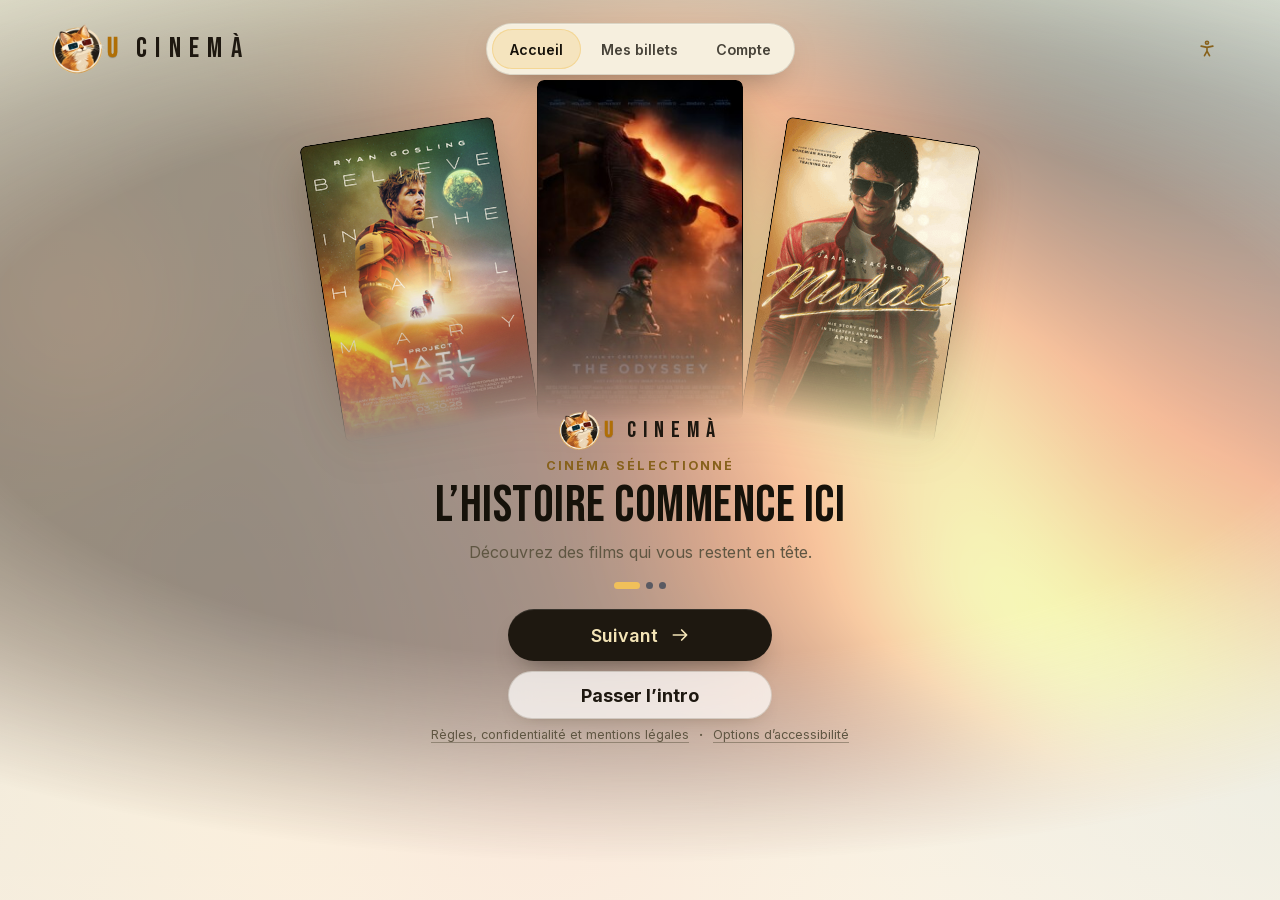
==== index.html @ 048fb5ed "v100 : réservation guidée par l'assistant (questions une à une, friandise, avoir, récompenses) Co-Au" ====
<!doctype html>
<html lang="fr">
<head>
<meta charset="utf-8">
<meta name="viewport" content="width=device-width, initial-scale=1, viewport-fit=cover">
<meta name="theme-color" content="#0B0A08">
<meta name="mobile-web-app-capable" content="yes">
<meta name="apple-mobile-web-app-capable" content="yes">
<meta name="apple-mobile-web-app-status-bar-style" content="black-translucent">
<meta name="apple-mobile-web-app-title" content="U CINEMÀ">
<link rel="manifest" href="manifest.webmanifest">
<link rel="icon" type="image/png" sizes="48x48" href="icons/favicon-48.png?v=5">
<link rel="icon" type="image/png" sizes="32x32" href="icons/favicon-32.png?v=5">
<link rel="icon" type="image/png" sizes="192x192" href="icons/icon-192.png?v=5">
<link rel="apple-touch-icon" href="icons/apple-touch-icon.png?v=5">
<link rel="stylesheet" href="fonts/fonts.css">
<title>U CINEMÀ</title>
<meta name="description" content="Réservez votre séance et vos places de cinéma en quelques gestes.">
<meta property="og:type" content="website"><meta property="og:title" content="U CINEMÀ"><meta property="og:description" content="Réservez votre séance et vos places en quelques gestes.">
<meta property="og:image" content="https://mik2a-coder.github.io/u-cinema/img/og.jpg"><meta property="og:image:width" content="1200"><meta property="og:image:height" content="630">
<meta name="twitter:card" content="summary_large_image"><meta name="twitter:image" content="https://mik2a-coder.github.io/u-cinema/img/og.jpg">
<style>
:root{
  --bg:#0B0A08;--bg2:#241C0C;--surface:#181510;--surface2:#27231B;--text:#F8F3E8;--muted:#B3AA98;
  --accent:#F0C05A;--accent2:#B98322;--accent-text:#F0C05A;--on-accent:#1A1204;--sec:#6F8088;
  --paper:#F3EAD3;--ink:#16120A;--ink-muted:#5F5642;--star:#F0C05A;--line:rgba(255,255,255,.12);
  --glow:color-mix(in srgb,var(--accent) 55%,transparent);
  --grad:linear-gradient(120deg,var(--accent),var(--accent2));
  --display:'Bebas Neue','Oswald',Impact,'Arial Narrow',sans-serif;
  --sans:'Inter',system-ui,-apple-system,'Segoe UI',sans-serif;
  --top:58px;--bot:30px;--wr:255,255,255;--glass:rgba(28,28,32,.72);--glass2:rgba(34,34,40,.55);--shade:0,0,0;
  --fs-micro:11.24px;--fs-xs:12.64px;--fs-sm:14.22px;--fs-md:16px;--fs-lg:18px;--fs-xl:20.25px;--fs-2xl:22.78px;--fs-3xl:25.63px;--fs-4xl:28.83px;--fs-5xl:32.44px;--fs-6xl:36.49px;--fs-7xl:41.05px;--fs-8xl:46.18px;--fs-9xl:51.96px;--fs-10xl:58.45px;--fs-11xl:65.76px;--fs-12xl:73.98px;--fs-13xl:83.23px;--fs-14xl:93.63px;
  --r-xs:8px;--r-sm:12px;--r-md:16px;--r-lg:24px;--r-xl:32px;--r-pill:99px;
  --sp-1:4px;--sp-2:8px;--sp-3:12px;--sp-4:16px;--sp-5:20px;--sp-6:24px;--sp-8:32px;--sp-10:40px;--sp-12:48px;--sp-16:64px;
}
*{box-sizing:border-box;margin:0;padding:0;-webkit-tap-highlight-color:transparent}
html,body{height:100%}
body{font-family:var(--sans);background:color-mix(in srgb,var(--bg) 70%,#777);color:var(--text);display:flex;flex-direction:column;align-items:center;overflow:hidden;transition:background .4s}
button{font:inherit;color:inherit;background:none;border:0;cursor:pointer}
button:focus-visible,input:focus-visible{outline:2px solid var(--accent-text);outline-offset:2px}
svg{display:block}
.sr{position:absolute;width:1px;height:1px;overflow:hidden;clip:rect(0 0 0 0)}

/* ---------- barre du haut (hors prototype) ---------- */
.top{width:100%;max-width:980px;padding:12px 16px 6px;display:flex;flex-direction:column;gap:8px;align-items:center;flex:none}
.pal{display:flex;gap:6px;flex-wrap:wrap;justify-content:center}
.pal button{display:flex;align-items:center;gap:8px;min-height:44px;padding:0 16px 0 12px;border-radius:var(--r-pill);background:rgba(255,255,255,.07);border:1px solid rgba(255,255,255,.14);font-size:calc(var(--fs-xs)*var(--ts,1));font-weight:600;color:#EDEDF0}
.pal button[aria-checked=true]{background:rgba(255,255,255,.16);border-color:#fff}
.pal i{width:18px;height:18px;border-radius:50%;display:block;box-shadow:0 0 0 2px rgba(255,255,255,.25)}
.pinfo{display:flex;gap:12px;align-items:center;font-size:calc(var(--fs-xs)*var(--ts,1));color:#D9D9DF;text-align:center;flex-wrap:wrap;justify-content:center}
.sw{display:flex;border-radius:var(--r-xs);overflow:hidden;border:1px solid rgba(255,255,255,.25)}
.sw b{width:22px;height:18px;display:block}
.steps{display:flex;gap:4px;flex-wrap:wrap;justify-content:center}
.steps button{min-height:32px;padding:0 12px;border-radius:var(--r-pill);font-size:calc(var(--fs-xs)*var(--ts,1));font-weight:600;color:#CFCFD6;background:rgba(255,255,255,.06)}
.steps button[aria-current=true]{background:#fff;color:#111}
.stage{flex:1;min-height:0;width:100%;display:flex;align-items:flex-start;justify-content:center;padding-top:6px}


/* =============== MODE CLAIR =============== */
:root.light{--wr:60,44,16;--glass:rgba(255,252,246,.82);--glass2:rgba(255,252,246,.7);--line:rgba(60,44,16,.16);--star:#B7791F;color-scheme:light}
:root.light body{background:color-mix(in srgb,var(--bg) 88%,#8a7a5a)}
:root.light .viewport{background:var(--bg)}
/* îlots qui restent sombres : ils posent du texte sur une image */
:root.light .fcard,:root.light .ncard .img,:root.light .d-visual,:root.light .sh-bg,:root.light .sh-top,:root.light .ticket .pic,:root.light .fan .meta{--wr:255,255,255;--text:#F8F3E8;--muted:#D2CAB8;--line:rgba(255,255,255,.18);--glass:rgba(28,28,32,.62);color:#F8F3E8}


:root.light .amb{opacity:.55}
:root.light .amb .poster img{filter:blur(46px) saturate(1.3) brightness(1.25)}
:root.light .nav button[aria-current=page]{color:var(--text);background:color-mix(in srgb,var(--accent) 55%,transparent)}
:root.light .fnav{background:var(--glass)}
:root.light .toast{background:#1F1A10;color:#F8F3E8}
:root.light .sheet-back{background:rgba(30,22,6,.45)}

/* ---------- cadre iPhone ---------- */
.phone{width:390px;height:844px;flex:none;position:relative;border-radius:var(--r-xl);padding:0;background:#000;
  box-shadow:0 0 0 2px #3a3a3e,0 0 0 9px #0c0c0d,0 0 0 11px #2c2c2f,0 40px 80px -20px rgba(0,0,0,.7);transform-origin:top center}
.viewport{position:absolute;inset:0;border-radius:var(--r-xl);overflow:hidden;background:var(--bg);color:var(--text);isolation:isolate}
.island{position:absolute;top:11px;left:50%;transform:translateX(-50%);width:122px;height:35px;border-radius:var(--r-lg);background:#000;z-index:60;pointer-events:none}
.status{position:absolute;top:0;left:0;right:0;height:54px;display:flex;justify-content:space-between;align-items:center;padding:6px 32px 0 40px;z-index:55;font-weight:600;font-size:calc(var(--fs-md)*var(--ts,1));pointer-events:none}
.status svg{height:12px;width:auto}
.homebar{position:absolute;bottom:7px;left:50%;transform:translateX(-50%);width:134px;height:5px;border-radius:var(--r-xs);background:rgba(255,255,255,.55);z-index:60;pointer-events:none}

/* ---------- écrans ---------- */
.screen{position:absolute;inset:0;display:flex;flex-direction:column;opacity:0;visibility:hidden;transform:translateX(var(--dx,0));
  transition:opacity .16s ease-in,transform .2s ease-in,visibility 0s .16s;
  background:radial-gradient(120% 60% at 50% 0%,var(--bg2) 0%,var(--bg) 62%)}
.screen.active{opacity:1;visibility:visible;transform:none;transition:opacity .34s ease-out .12s,transform .42s cubic-bezier(.2,.8,.2,1) .1s,visibility 0s}
.scroll{flex:1;overflow-y:auto;overflow-x:hidden;scrollbar-width:none;min-height:0}
.scroll::-webkit-scrollbar{display:none}
.display{text-wrap:balance;font-family:var(--display);font-weight:400;letter-spacing:.01em;line-height:.95;text-transform:uppercase}
.eyebrow{font-size:calc(var(--fs-xs)*var(--ts,1));font-weight:700;letter-spacing:.16em;text-transform:uppercase;color:var(--accent-text)}
.muted{color:var(--muted)}

/* boutons */
.btn{display:flex;align-items:center;justify-content:center;gap:12px;min-height:56px;width:100%;border-radius:var(--r-pill);background:var(--grad);color:var(--on-accent);
  font-weight:700;font-size:calc(var(--fs-lg)*var(--ts,1));box-shadow:0 12px 32px -8px var(--glow),inset 0 1px 0 rgba(255,255,255,.25);transition:transform .15s,filter .15s}
.btn:active{transform:scale(.97)}
.btn:disabled{filter:grayscale(.8) brightness(.6);box-shadow:none;cursor:not-allowed}
.btn svg{width:20px;height:20px}
.link{min-height:44px;padding:0 16px;color:var(--muted);font-size:calc(var(--fs-sm)*var(--ts,1));font-weight:500}
.round{width:44px;height:44px;border-radius:50%;display:grid;place-items:center;background:var(--glass);border:1px solid var(--line);backdrop-filter:blur(14px);-webkit-backdrop-filter:blur(14px);flex:none}
.round svg{width:20px;height:20px}
.chip{display:inline-flex;align-items:center;gap:5px;min-height:30px;padding:0 12px;border-radius:var(--r-pill);font-size:calc(var(--fs-xs)*var(--ts,1));font-weight:600;background:var(--glass);border:1px solid var(--line);backdrop-filter:blur(10px);-webkit-backdrop-filter:blur(10px);white-space:nowrap}
.chip svg{width:12px;height:12px;color:var(--star)}
.stepper{display:flex;align-items:center;gap:12px}
.stepper button{width:44px;height:44px;border-radius:50%;display:grid;place-items:center;background:var(--surface2)}
.stepper button.plus{background:var(--grad);color:var(--on-accent)}
.stepper button svg{width:18px;height:18px}
.stepper output{min-width:16px;text-align:center;font-weight:700;font-size:calc(var(--fs-md)*var(--ts,1))}
.header{display:flex;align-items:center;gap:12px;padding:var(--top) 16px 8px;flex:none}
.header h2{flex:1;text-align:center;font-family:var(--display);font-weight:400;font-size:calc(var(--fs-4xl)*var(--ts,1));letter-spacing:.04em;margin-right:44px;text-transform:uppercase}
.bottom{flex:none;padding:12px 16px var(--bot);background:linear-gradient(to top,var(--bg) 70%,transparent)}

/* ---------- posters ---------- */
.poster{width:100%;height:100%;display:block}
.poster svg,.poster img{width:100%;height:100%}.poster img{object-fit:cover;object-position:center top;user-select:none;-webkit-user-drag:none}

/* 1. onboarding */
.onb-fan{position:relative;height:372px;margin-top:52px;flex:none}
.card3{position:absolute;left:50%;top:34px;width:196px;height:300px;border-radius:var(--r-lg);overflow:hidden;background:#000;box-shadow:0 24px 50px -12px rgba(0,0,0,.8);border:1px solid rgba(var(--wr),.08);transition:transform .5s cubic-bezier(.2,.8,.2,1)}
.card3.l{transform:translateX(-165%) rotate(-9deg) translateY(30px)}
.card3.c{transform:translateX(-50%);z-index:2;height:340px;top:14px;width:206px}
.card3.r{transform:translateX(65%) rotate(9deg) translateY(30px)}
/* chaque affiche s'efface vers le bas dans sa propre forme (plus de voile rectangulaire) */
.onb-fan{filter:drop-shadow(0 22px 22px rgba(0,0,0,.35))}
.card3{-webkit-mask-image:linear-gradient(to bottom,#000 52%,rgba(0,0,0,.55) 78%,transparent 100%);mask-image:linear-gradient(to bottom,#000 52%,rgba(0,0,0,.55) 78%,transparent 100%);box-shadow:none}
:root.light .onb-fan{filter:drop-shadow(0 20px 20px rgba(60,44,16,.28))}
.onb-text{text-align:center;padding:0 24px;margin-top:-30px;position:relative;z-index:4}
.onb-text h1{font-size:calc(var(--fs-9xl)*var(--ts,1));margin:8px 0 12px}
.onb-text p{color:var(--muted);font-size:calc(var(--fs-md)*var(--ts,1))}
.dots{display:flex;gap:6px;justify-content:center;margin:20px 0}
.dots i{width:7px;height:7px;border-radius:var(--r-xs);background:#5a5a62;transition:.3s}
.dots i.on{width:26px;background:var(--accent)}
.onb-actions .btn{width:min(100%,264px)}
.onb-actions{padding:0 24px 0;display:flex;flex-direction:column;align-items:center;gap:4px;position:relative;z-index:4}

/* 2. accueil */
.hhead{display:flex;gap:12px;align-items:center;padding:var(--top) 16px 0;flex:none}
.avatar{width:44px;height:44px;border-radius:50%;overflow:hidden;border:2px solid var(--accent);flex:none;padding:0}
.search{flex:1;min-width:0;height:44px;border-radius:var(--r-lg);display:flex;align-items:center;gap:8px;padding:0 16px;background:rgba(var(--wr),.07);border:1px solid var(--line)}
.search svg{width:18px;height:18px;color:var(--muted);flex:none}
.search input{flex:1;min-width:0;background:none;border:0;color:var(--text);font:inherit;font-size:calc(var(--fs-sm)*var(--ts,1));outline-offset:6px}
.search input::placeholder{color:var(--muted)}
.tabs{display:flex;gap:6px;overflow-x:auto;padding:16px 16px 4px;scrollbar-width:none;flex:none}
.tabs::-webkit-scrollbar{display:none}
.tabs{gap:20px}
.tabs button{position:relative;min-height:44px;padding:0 4px;font-weight:600;font-size:calc(var(--fs-sm)*var(--ts,1));color:var(--muted);white-space:nowrap;transition:color .25s}
.tabs button::after{content:"";position:absolute;left:4px;right:4px;bottom:4px;height:2px;border-radius:var(--r-pill);background:var(--accent-text);transform:scaleX(0);transform-origin:center;transition:transform .3s cubic-bezier(.2,.8,.2,1)}
.tabs button:hover{color:var(--text)}
.tabs button[aria-selected=true]{color:var(--text)}
.tabs button[aria-selected=true]::after{transform:scaleX(1)}
.viewport.rm .tabs button::after{transition:none}
.hbody{padding-bottom:calc(var(--bot) + 88px)}
.fan{position:relative;height:318px;margin-top:6px;touch-action:pan-y;user-select:none}
.fcard{position:absolute;left:50%;top:12px;width:176px;height:262px;margin-left:-88px;border-radius:var(--r-lg);overflow:hidden;background:#000;
  border:1px solid rgba(var(--wr),.09);box-shadow:0 22px 40px -14px rgba(0,0,0,.85);transition:transform .5s cubic-bezier(.2,.8,.2,1),opacity .4s,filter .4s;cursor:pointer;padding:0}
.fcard .chips{position:absolute;left:0;right:0;bottom:10px;display:flex;gap:4px;justify-content:center;opacity:0;transition:opacity .3s}
.fcard.c .chips{opacity:1}
.fcard .chip{padding:0 8px;font-size:calc(var(--fs-micro)*var(--ts,1));min-height:26px}
.fcard::after{content:"";position:absolute;inset:50% 0 0;background:linear-gradient(to top,rgba(0,0,0,.7),transparent);pointer-events:none}
.fcard .chips{z-index:2}
.ftitle{text-align:center;margin-top:2px}
.ftitle small{display:block;color:var(--muted);font-size:calc(var(--fs-xs)*var(--ts,1));letter-spacing:.08em}
.ftitle h3{font-size:calc(var(--fs-5xl)*var(--ts,1))}
.sec-h{display:flex;justify-content:space-between;align-items:center;padding:0 16px;margin:16px 0 12px}
.sec-h h2{font-size:calc(var(--fs-xl)*var(--ts,1));font-weight:700}
.sec-h button{display:flex;align-items:center;gap:2px;min-height:44px;color:var(--muted);font-size:calc(var(--fs-sm)*var(--ts,1));padding-left:12px}
.sec-h button svg{width:16px;height:16px}
.now{display:flex;gap:12px;overflow-x:auto;padding:0 16px 4px;scrollbar-width:none;scroll-snap-type:x proximity}
.now::-webkit-scrollbar{display:none}
.ncard{flex:none;width:150px;text-align:left;scroll-snap-align:start}
.ncard .img{position:relative;height:210px;border-radius:var(--r-lg);overflow:hidden;border:1px solid rgba(var(--wr),.08);background:#000}
.ncard .rate{position:absolute;top:8px;right:8px;display:flex;align-items:center;gap:4px;padding:0 8px;min-height:26px;border-radius:var(--r-pill);background:rgba(0,0,0,.65);color:var(--star);font-size:calc(var(--fs-xs)*var(--ts,1));font-weight:700}
.ncard .rate svg{width:12px;height:12px}
.ncard h4{font-family:var(--display);font-weight:400;font-size:calc(var(--fs-xl)*var(--ts,1));letter-spacing:.03em;margin-top:8px;text-transform:uppercase}
.ncard span{font-size:calc(var(--fs-xs)*var(--ts,1));color:var(--muted)}
.empty{padding:20px 16px;color:var(--muted);font-size:calc(var(--fs-sm)*var(--ts,1))}
.nav{position:absolute;left:16px;right:16px;bottom:calc(var(--bot) - 4px);height:68px;border-radius:var(--r-xl);display:flex;align-items:center;justify-content:space-around;padding:0 8px;z-index:20;
  background:rgba(34,34,40,.55);border:1px solid rgba(255,255,255,.16);backdrop-filter:blur(22px) saturate(1.5);-webkit-backdrop-filter:blur(22px) saturate(1.5);box-shadow:0 14px 34px -10px rgba(0,0,0,.7),inset 0 1px 0 rgba(255,255,255,.12)}
.nav button{height:52px;min-width:52px;border-radius:var(--r-lg);display:flex;align-items:center;justify-content:center;gap:6px;padding:0 16px;color:var(--muted);font-weight:600;font-size:calc(var(--fs-sm)*var(--ts,1));transition:.3s}
.nav button svg{width:22px;height:22px}
.nav button .lbl{display:none}
.nav button[aria-current=page]{background:color-mix(in srgb,var(--accent) 38%,transparent);color:#fff}
.nav button[aria-current=page] .lbl{display:inline}
.hfade{position:absolute;left:0;right:0;bottom:0;height:120px;background:linear-gradient(to top,var(--bg) 25%,transparent);pointer-events:none;z-index:10}

/* 3. fiche */
.d-visual{position:absolute;inset:0;z-index:0;overflow:hidden;background:var(--bg)}
.d-blur{position:absolute;inset:0}
.d-blur .poster img{filter:blur(30px) saturate(1.5) brightness(.7);transform:scale(1.5)}
.d-sharp{position:absolute;left:0;right:0;top:0;height:640px;-webkit-mask-image:linear-gradient(to bottom,#000 52%,transparent 100%);mask-image:linear-gradient(to bottom,#000 52%,transparent 100%)}
.d-visual::after{content:"";position:absolute;inset:0;background:linear-gradient(to bottom,rgba(0,0,0,.4),transparent 22%,transparent 40%,color-mix(in srgb,var(--bg) 38%,transparent) 62%,color-mix(in srgb,var(--bg) 72%,transparent) 100%)}
.pblur{position:absolute;left:0;right:0;top:340px;height:300px;pointer-events:none}
.pblur i{position:absolute;inset:0}
.pblur i:nth-child(1){-webkit-backdrop-filter:blur(0.5px);backdrop-filter:blur(0.5px);-webkit-mask-image:linear-gradient(to bottom,rgba(0,0,0,0) 0%,#000 12.5%,#000 25%,rgba(0,0,0,0) 37.5%);mask-image:linear-gradient(to bottom,rgba(0,0,0,0) 0%,#000 12.5%,#000 25%,rgba(0,0,0,0) 37.5%)}
.pblur i:nth-child(2){-webkit-backdrop-filter:blur(1px);backdrop-filter:blur(1px);-webkit-mask-image:linear-gradient(to bottom,rgba(0,0,0,0) 12.5%,#000 25.0%,#000 37.5%,rgba(0,0,0,0) 50.0%);mask-image:linear-gradient(to bottom,rgba(0,0,0,0) 12.5%,#000 25.0%,#000 37.5%,rgba(0,0,0,0) 50.0%)}
.pblur i:nth-child(3){-webkit-backdrop-filter:blur(2px);backdrop-filter:blur(2px);-webkit-mask-image:linear-gradient(to bottom,rgba(0,0,0,0) 25%,#000 37.5%,#000 50%,rgba(0,0,0,0) 62.5%);mask-image:linear-gradient(to bottom,rgba(0,0,0,0) 25%,#000 37.5%,#000 50%,rgba(0,0,0,0) 62.5%)}
.pblur i:nth-child(4){-webkit-backdrop-filter:blur(4px);backdrop-filter:blur(4px);-webkit-mask-image:linear-gradient(to bottom,rgba(0,0,0,0) 37.5%,#000 50.0%,#000 62.5%,rgba(0,0,0,0) 75.0%);mask-image:linear-gradient(to bottom,rgba(0,0,0,0) 37.5%,#000 50.0%,#000 62.5%,rgba(0,0,0,0) 75.0%)}
.pblur i:nth-child(5){-webkit-backdrop-filter:blur(8px);backdrop-filter:blur(8px);-webkit-mask-image:linear-gradient(to bottom,rgba(0,0,0,0) 50%,#000 62.5%,#000 75%,rgba(0,0,0,0) 87.5%);mask-image:linear-gradient(to bottom,rgba(0,0,0,0) 50%,#000 62.5%,#000 75%,rgba(0,0,0,0) 87.5%)}
.pblur i:nth-child(6){-webkit-backdrop-filter:blur(16px);backdrop-filter:blur(16px);-webkit-mask-image:linear-gradient(to bottom,rgba(0,0,0,0) 62.5%,#000 75.0%,#000 87.5%,rgba(0,0,0,0) 100.0%);mask-image:linear-gradient(to bottom,rgba(0,0,0,0) 62.5%,#000 75.0%,#000 87.5%,rgba(0,0,0,0) 100.0%)}
.amb{position:absolute;left:0;right:0;top:0;height:640px;z-index:0;overflow:hidden;pointer-events:none;opacity:.8;-webkit-mask-image:linear-gradient(to bottom,#000 35%,transparent);mask-image:linear-gradient(to bottom,#000 35%,transparent)}
.amb .poster img{filter:blur(42px) saturate(1.5) brightness(.55);transform:scale(1.6);transition:opacity .4s}
.hhead,.tabs,.hbody{position:relative;z-index:1}
.d-top{position:absolute;top:var(--top);left:16px;right:16px;z-index:30;display:flex;justify-content:space-between;align-items:flex-start}
.d-chips{position:absolute;top:calc(var(--top) + 4px);left:0;right:0;z-index:25;display:flex;justify-content:center;gap:6px;pointer-events:none}
.d-scroll{position:absolute;inset:0;z-index:20;overflow-y:auto;scrollbar-width:none}
.d-scroll::-webkit-scrollbar{display:none}
.d-spacer{height:420px;display:flex;align-items:flex-end;justify-content:center;padding-bottom:12px}
.trailer{display:flex;align-items:center;gap:8px;min-height:48px;padding:0 20px;border-radius:var(--r-pill);background:var(--glass);border:1px solid var(--line);backdrop-filter:blur(14px);-webkit-backdrop-filter:blur(14px);font-weight:600;font-size:calc(var(--fs-sm)*var(--ts,1))}
.trailer svg{width:16px;height:16px}
.d-body{padding:16px 20px 132px;background:linear-gradient(to bottom,transparent,var(--bg) 40px)}
.d-body h1{font-size:calc(var(--fs-11xl)*var(--ts,1));margin:6px 0 8px}
.rating{display:flex;align-items:baseline;gap:6px}
.rating svg{width:22px;height:22px;color:var(--star);align-self:center}
.rating b{font-size:calc(var(--fs-3xl)*var(--ts,1));color:var(--star)}
.meta{margin-top:8px;font-size:calc(var(--fs-sm)*var(--ts,1));color:var(--muted)}
.meta i{display:inline-block;width:4px;height:4px;border-radius:50%;background:#6c6c74;margin:0 8px;vertical-align:middle}
.dir{margin-top:20px;display:flex;align-items:center;gap:12px;padding:12px 12px;border-radius:var(--r-lg);background:var(--surface);border:1px solid rgba(var(--wr),.05)}
.dir .av{width:56px;height:56px;border-radius:50%;overflow:hidden;flex:none}
.dir small{display:block;font-size:calc(var(--fs-micro)*var(--ts,1));letter-spacing:.12em;color:var(--muted)}
.dir strong{font-size:calc(var(--fs-lg)*var(--ts,1))}
.dir .grow{flex:1}
.follow{min-height:44px;padding:0 20px;border-radius:var(--r-pill);border:1px solid var(--line);font-weight:600;font-size:calc(var(--fs-sm)*var(--ts,1))}
.follow[aria-pressed=true]{background:var(--grad);color:var(--on-accent);border-color:transparent}
.d-body h3{font-size:calc(var(--fs-lg)*var(--ts,1));margin:24px 0 8px}
.d-body p.syn{color:color-mix(in srgb,var(--text) 82%,var(--bg));line-height:1.55;font-size:calc(var(--fs-sm)*var(--ts,1))}
.d-bar{position:absolute;left:0;right:0;bottom:0;z-index:35;display:flex;gap:12px;padding:14px 16px var(--bot);background:linear-gradient(to top,var(--bg) 62%,transparent)}
.d-bar .round{width:56px;height:56px}

/* 4. réservation */
.cinema{margin:6px 16px 0;display:flex;align-items:center;gap:16px;padding:16px 16px;border-radius:var(--r-lg);background:rgba(var(--wr),.06);border:1px solid var(--line);text-align:left;width:calc(100% - 32px);min-height:72px}
.cinema svg{width:22px;height:22px;flex:none}
.cinema .grow{flex:1}
.cinema small{display:block}
.h2{font-size:calc(var(--fs-2xl)*var(--ts,1));font-weight:700;margin:24px 16px 12px}
.dates{display:flex;gap:12px;overflow-x:auto;padding:0 16px 8px;scrollbar-width:none}
.dates::-webkit-scrollbar{display:none}
.date{flex:none;width:68px;height:112px;border-radius:var(--r-xl);display:flex;flex-direction:column;align-items:center;justify-content:center;gap:6px;background:var(--surface);border:1px solid var(--line);font-size:calc(var(--fs-micro)*var(--ts,1));letter-spacing:.1em;color:var(--muted);text-transform:uppercase;transition:.25s}
.date b{font-size:calc(var(--fs-2xl)*var(--ts,1));color:var(--text);width:38px;height:38px;display:grid;place-items:center;border-radius:50%}
.date[aria-pressed=true]{background:var(--grad);color:var(--on-accent);border-color:transparent;box-shadow:0 14px 28px -10px var(--glow)}
.date[aria-pressed=true] b{color:var(--on-accent);border:1.5px solid var(--on-accent)}
.slabel{font-size:calc(var(--fs-micro)*var(--ts,1));letter-spacing:.12em;color:var(--muted);margin:-4px 16px 12px;text-transform:uppercase}
.times{display:grid;grid-template-columns:repeat(3,1fr);gap:12px;padding:0 16px}
.time{min-height:64px;border-radius:var(--r-md);background:var(--surface);border:1px solid var(--line);display:flex;flex-direction:column;align-items:center;justify-content:center;gap:2px;transition:.2s}
.time b{font-size:calc(var(--fs-lg)*var(--ts,1))}
.time small{font-size:calc(var(--fs-micro)*var(--ts,1));color:var(--muted)}
.time.low small{color:var(--accent-text)}
.time[aria-pressed=true]{border-color:var(--accent);background:color-mix(in srgb,var(--accent) 16%,var(--surface));box-shadow:0 0 0 1px var(--accent) inset}
.time:disabled{opacity:.55;cursor:not-allowed}
.time:disabled b,.time:disabled small{text-decoration:line-through}
.count{margin:20px 16px 0;padding:16px;border-radius:var(--r-lg);background:var(--surface);display:flex;align-items:center;justify-content:space-between}
.count strong{display:block;font-size:calc(var(--fs-md)*var(--ts,1))}
.count small{color:var(--muted);font-size:calc(var(--fs-xs)*var(--ts,1))}

/* 5. sièges */
.s-title{text-align:center}
.s-title h1{font-size:calc(var(--fs-6xl)*var(--ts,1));letter-spacing:.05em}
.s-chips{display:flex;gap:8px;justify-content:center;margin-top:6px}
.screen-wrap{position:relative;margin:12px 20px 0;height:112px;flex:none}
.screen-wrap svg{width:100%;height:100%}
.sgrid{padding:0 12px;margin-top:2px}
.srow{display:flex;align-items:center;justify-content:center}
.srow .rl{width:16px;text-align:center;font-size:calc(var(--fs-micro)*var(--ts,1));font-weight:600;color:var(--muted)}
.srow .grp{display:flex}
.srow .aisle{width:18px}
.seat{width:38px;height:42px;display:grid;place-items:center;padding:0}
.seat .s{width:32px;height:28px;border-radius:var(--r-xs) var(--r-xs) var(--r-xs) var(--r-xs);background:#3A3A41;color:#D4D4DA;font-size:calc(var(--fs-micro)*var(--ts,1));font-weight:600;display:grid;place-items:center;box-shadow:0 3px 0 #24242a;transition:.18s}
.seat:disabled{cursor:not-allowed}
.seat:disabled .s{background:repeating-linear-gradient(135deg,rgba(var(--wr),.1) 0 2px,rgba(var(--wr),.02) 2px 5px);color:transparent;box-shadow:none;border:1px solid rgba(var(--wr),.06)}
.seat[aria-pressed=true] .s{background:var(--grad);color:var(--on-accent);box-shadow:0 3px 0 color-mix(in srgb,var(--accent2) 80%,#000),0 8px 18px -4px var(--glow);transform:translateY(-1px)}
.seat.shake .s{animation:shake .35s}
@keyframes shake{25%{transform:translateX(-3px)}75%{transform:translateX(3px)}}
.legend{display:flex;justify-content:center;gap:20px;font-size:calc(var(--fs-xs)*var(--ts,1));color:var(--muted);margin:12px 0 0;flex-wrap:wrap}
.legend span{display:flex;align-items:center;gap:6px}
.legend i{width:18px;height:18px;border-radius:var(--r-xs);display:block;background:#3A3A41}
.legend i.u{background:repeating-linear-gradient(135deg,rgba(var(--wr),.18) 0 2px,rgba(var(--wr),.03) 2px 5px)}
.legend i.y{background:var(--grad)}
.sbar{flex:none;display:flex;align-items:center;justify-content:space-between;gap:12px;padding:14px 16px var(--bot);background:rgba(18,18,22,.92);border-top:1px solid var(--line)}
.sbar small{font-size:calc(var(--fs-micro)*var(--ts,1));letter-spacing:.14em;color:var(--muted);display:block}
.sbar strong{font-size:calc(var(--fs-xl)*var(--ts,1));display:block;margin:2px 0}
.split{display:flex;min-height:56px;border-radius:var(--r-pill);overflow:hidden;border:1px solid var(--line);flex:none;box-shadow:0 10px 28px -10px var(--glow)}
.split span:first-child{display:flex;align-items:center;padding:0 24px;background:var(--paper);color:var(--ink);font-weight:700;font-size:calc(var(--fs-md)*var(--ts,1))}
.split span:last-child{display:flex;align-items:center;padding:0 20px;background:var(--ink);color:#fff;font-weight:700;font-size:calc(var(--fs-md)*var(--ts,1));min-width:92px;justify-content:center}
.split:disabled{opacity:.5;box-shadow:none;cursor:not-allowed}

/* 6. commande */
.summary{margin:8px 16px 0;display:flex;gap:16px;padding:12px;border-radius:var(--r-lg);background:var(--surface);border:1px solid rgba(var(--wr),.05)}
.summary .th{width:96px;height:132px;border-radius:var(--r-sm);overflow:hidden;flex:none}
.summary h2{font-size:calc(var(--fs-4xl)*var(--ts,1));color:var(--accent-text)}
.summary p{font-size:calc(var(--fs-sm)*var(--ts,1));margin-top:6px}
.summary .m{color:var(--muted);font-size:calc(var(--fs-sm)*var(--ts,1));margin-top:4px}
.tags{display:flex;gap:6px;margin-top:12px;flex-wrap:wrap}
.tags span{padding:4px 12px;border-radius:var(--r-pill);background:rgba(var(--wr),.08);border:1px solid var(--line);font-size:calc(var(--fs-micro)*var(--ts,1));font-weight:700}
.oid{display:flex;justify-content:space-between;margin:16px 16px 0;padding:0 4px 16px;border-bottom:1px solid var(--line);font-size:calc(var(--fs-micro)*var(--ts,1));letter-spacing:.12em;color:var(--muted)}
.oid b{color:var(--text);letter-spacing:.06em;font-size:calc(var(--fs-xs)*var(--ts,1))}
.snack{display:flex;align-items:center;gap:16px;margin:0 16px 12px;padding:12px 12px;border-radius:var(--r-lg);background:var(--surface);border:1px solid rgba(var(--wr),.05)}
.snack .ic{width:64px;height:64px;border-radius:var(--r-md);background:radial-gradient(circle at 35% 25%,var(--accent),var(--accent2));display:grid;place-items:center;flex:none;box-shadow:inset 0 1px 0 rgba(255,255,255,.3)}
.snack .ic svg{width:34px;height:34px;color:var(--on-accent)}
.snack .grow{flex:1;min-width:0}
.snack strong{font-size:calc(var(--fs-sm)*var(--ts,1));letter-spacing:.05em}
.snack small{display:block;color:var(--muted);font-size:calc(var(--fs-xs)*var(--ts,1));margin:2px 0}
.snack b{font-size:calc(var(--fs-sm)*var(--ts,1))}
.pay{display:flex;align-items:center;gap:12px;width:calc(100% - 32px);margin:0 16px 12px;padding:0 16px;min-height:56px;border-radius:var(--r-md);background:var(--surface);border:1px solid transparent;text-align:left}
.pay svg{width:22px;height:22px;color:var(--muted)}
.pay .grow{flex:1;font-weight:600;font-size:calc(var(--fs-sm)*var(--ts,1))}
.pay small{color:var(--muted);font-weight:500;margin-left:8px;font-size:calc(var(--fs-xs)*var(--ts,1))}
.pay[aria-checked=true]{border-color:var(--accent)}
.pay[aria-checked=true] svg.ok{color:var(--text)}
.promo{margin:16px 16px 0;min-height:56px;border-radius:var(--r-md);border:1.5px dashed rgba(var(--wr),.22);display:flex;align-items:center;justify-content:space-between;padding:0 16px;font-size:calc(var(--fs-xs)*var(--ts,1));letter-spacing:.1em;color:var(--muted);width:calc(100% - 32px);gap:12px}
.promo input{flex:1;min-width:0;background:none;border:0;color:var(--text);font:inherit;letter-spacing:.1em;text-transform:uppercase;font-size:calc(var(--fs-sm)*var(--ts,1))}
.promo input::placeholder{color:var(--muted)}
.promo b{color:var(--accent-text);font-size:calc(var(--fs-xs)*var(--ts,1));letter-spacing:.08em;min-height:44px;padding:0 4px}
.promo-msg{margin:6px 20px 0;font-size:calc(var(--fs-xs)*var(--ts,1))}
.totals{margin:20px 16px 0;display:flex;flex-direction:column;gap:12px;font-size:calc(var(--fs-sm)*var(--ts,1))}
.totals div{display:flex;justify-content:space-between;color:var(--muted)}
.totals div b{color:var(--text)}
.totals .tot{border-top:1px solid var(--line);padding-top:16px;color:var(--text);font-size:calc(var(--fs-lg)*var(--ts,1))}
.totals .tot b{font-size:calc(var(--fs-2xl)*var(--ts,1))}
.spin{width:20px;height:20px;border:3px solid rgba(255,255,255,.35);border-top-color:#fff;border-radius:50%;animation:rot .7s linear infinite}
@keyframes rot{to{transform:rotate(360deg)}}

/* 7. billet */
.t-head{text-align:center;padding:var(--top) 24px 14px;flex:none}
.t-head h1{font-size:calc(var(--fs-8xl)*var(--ts,1));margin-top:2px}
.t-head p{color:var(--muted);font-size:calc(var(--fs-sm)*var(--ts,1));margin-top:6px}
.ticket{margin:0 20px;border-radius:var(--r-lg);background:var(--paper);color:var(--ink);position:relative;overflow:hidden;box-shadow:0 24px 50px -16px rgba(0,0,0,.75);
  animation:rise .6s cubic-bezier(.2,.8,.2,1) both}
@keyframes rise{from{opacity:0;transform:translateY(24px)}}
.ticket .pic{height:150px;position:relative;background:#000}
.ticket .pic .badge{position:absolute;top:12px;right:12px;padding:6px 12px;border-radius:var(--r-pill);background:rgba(0,0,0,.72);color:#fff;font-size:calc(var(--fs-micro)*var(--ts,1));font-weight:700;letter-spacing:.12em}
.ticket .info{padding:16px 24px 16px}
.ticket .when{font-size:calc(var(--fs-micro)*var(--ts,1));font-weight:700;letter-spacing:.14em;color:color-mix(in srgb,var(--accent2) 50%,var(--ink));text-transform:uppercase}
.ticket h2{font-size:calc(var(--fs-8xl)*var(--ts,1));margin:4px 0 12px}
.ticket .grid{display:grid;grid-template-columns:1.2fr 1fr .8fr 1.2fr;gap:8px;font-size:calc(var(--fs-micro)*var(--ts,1));letter-spacing:.1em;color:var(--ink-muted)}
.ticket .grid b{display:block;font-size:calc(var(--fs-sm)*var(--ts,1));letter-spacing:0;color:var(--ink);margin-top:3px}
.perf{position:relative;height:0;border-top:2px dashed rgba(20,18,16,.3);margin:0 16px}
.perf::before,.perf::after{content:"";position:absolute;top:-13px;width:26px;height:26px;border-radius:50%;background:var(--bg)}
.perf::before{left:-27px}.perf::after{right:-27px}
.qr{padding:16px 0 12px;text-align:center}
.qr svg{width:118px;height:118px;background:#fff;padding:8px;border-radius:var(--r-xs);margin:0 auto}
.qr small{display:block;margin-top:8px;font-size:calc(var(--fs-micro)*var(--ts,1));letter-spacing:.12em;color:var(--ink-muted)}
.t-act{padding:12px 18px var(--bot);display:flex;flex-direction:column;gap:12px;align-items:center}
.wallet{background:var(--surface2);color:var(--text);border:1px solid var(--line);box-shadow:none}
.wallet svg{color:var(--accent-text)}
.wallet.done{background:transparent;border-color:var(--accent)}
.toast{position:absolute;left:24px;right:24px;bottom:104px;z-index:100;padding:12px 16px;border-radius:var(--r-md);background:rgba(240,240,244,.96);color:#111;font-size:calc(var(--fs-sm)*var(--ts,1));font-weight:600;text-align:center;opacity:0;transform:translateY(10px);pointer-events:none;transition:.3s}
.toast.show{opacity:1;transform:none}
/* 5 bis : écran des places façon référence */
#s-seats{background:var(--bg)}
.sh-bg{position:absolute;left:0;right:0;top:0;height:300px;overflow:hidden}
.sh-bg .poster img{filter:blur(16px) saturate(1.3) brightness(.78);transform:scale(1.35)}
.sh-bg::after{content:"";position:absolute;inset:0;background:linear-gradient(to bottom,rgba(0,0,0,.35),transparent 40%,rgba(0,0,0,.3))}
.sh-top{position:relative;z-index:2;display:flex;align-items:center;justify-content:space-between;padding:var(--top) 16px 0;flex:none}
.sh-top h1{font-size:calc(var(--fs-5xl)*var(--ts,1));letter-spacing:.03em;text-align:center;text-shadow:0 2px 14px rgba(0,0,0,.6);flex:1}
.sh-top .sp{width:44px}
.sh-pills{position:relative;z-index:2;display:flex;gap:8px;justify-content:center;padding:12px 12px 0;flex:none}
.pill{display:flex;align-items:center;justify-content:center;gap:6px;min-height:44px;padding:0 16px;border-radius:var(--r-pill);background:var(--glass);border:1px solid rgba(var(--wr),.18);font-weight:600;font-size:calc(var(--fs-sm)*var(--ts,1));backdrop-filter:blur(14px);-webkit-backdrop-filter:blur(14px);box-shadow:inset 0 2px 0 color-mix(in srgb,var(--accent) 70%,transparent)}
.pill.cnt{padding:0 4px;gap:2px}
.pill.cnt button{width:44px;height:44px;display:grid;place-items:center;border-radius:50%}
.pill.cnt button svg{width:18px;height:18px}
.pill.cnt button:disabled{opacity:.35}
.pill.cnt output{min-width:22px;text-align:center}
.pill svg.dd{width:14px;height:14px;color:var(--muted)}
.panel{position:relative;z-index:3;flex:1;min-height:0;display:flex;flex-direction:column;margin-top:12px;background:var(--bg);border-radius:var(--r-xl) var(--r-xl) 0 0;box-shadow:0 -14px 30px -10px rgba(0,0,0,.6);overflow:hidden}
.cmini{display:flex;align-items:center;justify-content:center;gap:12px;min-height:52px;margin:12px 16px 0;text-align:left}
.cmini svg{width:20px;height:20px;flex:none}
.cmini .grow{min-width:0}
.cmini strong{display:block;font-size:calc(var(--fs-sm)*var(--ts,1))}
.cmini small{color:var(--muted);font-size:calc(var(--fs-xs)*var(--ts,1))}
.screen-wrap{position:relative;margin:2px auto 0;width:100%;height:156px;flex:none}
.scr-w{position:absolute;left:50%;top:0;width:344px;height:156px;margin-left:-172px}
.scr{position:absolute;left:0;top:0;width:480px;height:270px;transform-origin:0 0;overflow:hidden;background:#0a0a0a;clip-path:path('M0 18Q240 -6 480 18L480 258Q240 234 0 258Z');
 -webkit-mask-image:linear-gradient(to bottom,#000 78%,rgba(0,0,0,.35));mask-image:linear-gradient(to bottom,#000 78%,rgba(0,0,0,.35))}
.scr .bg{position:absolute;inset:0}
.scr .bg .poster img{filter:blur(22px) saturate(1.4) brightness(.85);transform:scale(1.4)}
.scr .fg{position:absolute;left:50%;top:0;height:100%;aspect-ratio:2/3;transform:translateX(-50%);box-shadow:0 0 40px rgba(0,0,0,.6)}
.scr .fg .poster img{filter:saturate(1.1) contrast(1.05);object-fit:cover}
.scr::before{content:"";position:absolute;inset:0;z-index:3;background:linear-gradient(to right,rgba(0,0,0,.3),transparent 12%,transparent 88%,rgba(0,0,0,.3)),linear-gradient(to bottom,rgba(var(--wr),.1),transparent 22%)}
.floor{position:absolute;left:50%;top:100px;width:440px;height:130px;margin-left:-220px;border-radius:50%;background:radial-gradient(ellipse 50% 50% at 50% 38%,rgba(var(--wr),.2),rgba(var(--wr),.07) 55%,transparent 100%);pointer-events:none}
.sgrid{padding:0 12px;margin-top:-6px;position:relative;z-index:1}
.srow{transform-origin:center;transition:transform .3s}
.srow.gap{margin-top:12px}

.seat{height:36px}
.seat .s{position:relative;width:32px;height:30px;border:2px solid #6b6b76;border-radius:var(--r-sm) var(--r-sm) var(--r-xs) var(--r-xs);background:#2c2c33;color:#E4E4EA;font-size:calc(var(--fs-micro)*var(--ts,1));font-weight:700;padding-bottom:8px;box-shadow:0 2px 0 #17171b}
.seat .s::after{content:"";position:absolute;left:4px;right:4px;bottom:2px;height:8px;border-radius:var(--r-xs) var(--r-xs) var(--r-xs) var(--r-xs);background:#6b6b76}
.seat:disabled .s{background:repeating-linear-gradient(135deg,rgba(var(--wr),.09) 0 2px,rgba(var(--wr),.02) 2px 5px);border-color:rgba(var(--wr),.08);box-shadow:none;color:transparent}
.seat:disabled .s::after{display:none}
.seat[aria-pressed=true] .s{background:color-mix(in srgb,var(--paper) 28%,#2c2c33);border-color:var(--paper);color:#fff;box-shadow:0 0 16px -2px var(--glow),0 2px 0 #17171b}
.seat[aria-pressed=true] .s::after{background:var(--paper)}
.legend i.y{background:var(--grad)}
.sbar{flex:none;display:flex;align-items:center;justify-content:space-between;gap:12px;padding:14px 16px var(--bot);background:rgba(18,18,22,.92);border-top:1px solid var(--line)}
.sbar small{font-size:calc(var(--fs-micro)*var(--ts,1));letter-spacing:.14em;color:var(--muted);display:block}
.sbar strong{font-size:calc(var(--fs-xl)*var(--ts,1));display:block;margin:2px 0}
.split{display:flex;min-height:56px;border-radius:var(--r-pill);overflow:hidden;border:1px solid var(--line);flex:none;box-shadow:0 10px 28px -10px var(--glow)}
.split span:first-child{display:flex;align-items:center;padding:0 24px;background:var(--paper);color:var(--ink);font-weight:700;font-size:calc(var(--fs-md)*var(--ts,1))}
.split span:last-child{display:flex;align-items:center;padding:0 20px;background:var(--ink);color:#fff;font-weight:700;font-size:calc(var(--fs-md)*var(--ts,1));min-width:92px;justify-content:center}
.split:disabled{opacity:.5;box-shadow:none;cursor:not-allowed}

/* 6. commande */
.summary{margin:8px 16px 0;display:flex;gap:16px;padding:12px;border-radius:var(--r-lg);background:var(--surface);border:1px solid rgba(var(--wr),.05)}
.summary .th{width:96px;height:132px;border-radius:var(--r-sm);overflow:hidden;flex:none}
.summary h2{font-size:calc(var(--fs-4xl)*var(--ts,1));color:var(--accent-text)}
.summary p{font-size:calc(var(--fs-sm)*var(--ts,1));margin-top:6px}
.summary .m{color:var(--muted);font-size:calc(var(--fs-sm)*var(--ts,1));margin-top:4px}
.tags{display:flex;gap:6px;margin-top:12px;flex-wrap:wrap}
.tags span{padding:4px 12px;border-radius:var(--r-pill);background:rgba(var(--wr),.08);border:1px solid var(--line);font-size:calc(var(--fs-micro)*var(--ts,1));font-weight:700}
.oid{display:flex;justify-content:space-between;margin:16px 16px 0;padding:0 4px 16px;border-bottom:1px solid var(--line);font-size:calc(var(--fs-micro)*var(--ts,1));letter-spacing:.12em;color:var(--muted)}
.oid b{color:var(--text);letter-spacing:.06em;font-size:calc(var(--fs-xs)*var(--ts,1))}
.snack{display:flex;align-items:center;gap:16px;margin:0 16px 12px;padding:12px 12px;border-radius:var(--r-lg);background:var(--surface);border:1px solid rgba(var(--wr),.05)}
.snack .ic{width:64px;height:64px;border-radius:var(--r-md);background:radial-gradient(circle at 35% 25%,var(--accent),var(--accent2));display:grid;place-items:center;flex:none;box-shadow:inset 0 1px 0 rgba(255,255,255,.3)}
.snack .ic svg{width:34px;height:34px;color:var(--on-accent)}
.snack .grow{flex:1;min-width:0}
.snack strong{font-size:calc(var(--fs-sm)*var(--ts,1));letter-spacing:.05em}
.snack small{display:block;color:var(--muted);font-size:calc(var(--fs-xs)*var(--ts,1));margin:2px 0}
.snack b{font-size:calc(var(--fs-sm)*var(--ts,1))}
.pay{display:flex;align-items:center;gap:12px;width:calc(100% - 32px);margin:0 16px 12px;padding:0 16px;min-height:56px;border-radius:var(--r-md);background:var(--surface);border:1px solid transparent;text-align:left}
.pay svg{width:22px;height:22px;color:var(--muted)}
.pay .grow{flex:1;font-weight:600;font-size:calc(var(--fs-sm)*var(--ts,1))}
.pay small{color:var(--muted);font-weight:500;margin-left:8px;font-size:calc(var(--fs-xs)*var(--ts,1))}
.pay[aria-checked=true]{border-color:var(--accent)}
.pay[aria-checked=true] svg.ok{color:var(--text)}
.promo{margin:16px 16px 0;min-height:56px;border-radius:var(--r-md);border:1.5px dashed rgba(var(--wr),.22);display:flex;align-items:center;justify-content:space-between;padding:0 16px;font-size:calc(var(--fs-xs)*var(--ts,1));letter-spacing:.1em;color:var(--muted);width:calc(100% - 32px);gap:12px}
.promo input{flex:1;min-width:0;background:none;border:0;color:var(--text);font:inherit;letter-spacing:.1em;text-transform:uppercase;font-size:calc(var(--fs-sm)*var(--ts,1))}
.promo input::placeholder{color:var(--muted)}
.promo b{color:var(--accent-text);font-size:calc(var(--fs-xs)*var(--ts,1));letter-spacing:.08em;min-height:44px;padding:0 4px}
.promo-msg{margin:6px 20px 0;font-size:calc(var(--fs-xs)*var(--ts,1))}
.totals{margin:20px 16px 0;display:flex;flex-direction:column;gap:12px;font-size:calc(var(--fs-sm)*var(--ts,1))}
.totals div{display:flex;justify-content:space-between;color:var(--muted)}
.totals div b{color:var(--text)}
.totals .tot{border-top:1px solid var(--line);padding-top:16px;color:var(--text);font-size:calc(var(--fs-lg)*var(--ts,1))}
.totals .tot b{font-size:calc(var(--fs-2xl)*var(--ts,1))}
.spin{width:20px;height:20px;border:3px solid rgba(255,255,255,.35);border-top-color:#fff;border-radius:50%;animation:rot .7s linear infinite}
@keyframes rot{to{transform:rotate(360deg)}}

/* 7. billet */
.t-head{text-align:center;padding:var(--top) 24px 14px;flex:none}
.t-head h1{font-size:calc(var(--fs-8xl)*var(--ts,1));margin-top:2px}
.t-head p{color:var(--muted);font-size:calc(var(--fs-sm)*var(--ts,1));margin-top:6px}
.ticket{margin:0 20px;border-radius:var(--r-lg);background:var(--paper);color:var(--ink);position:relative;overflow:hidden;box-shadow:0 24px 50px -16px rgba(0,0,0,.75);
  animation:rise .6s cubic-bezier(.2,.8,.2,1) both}
@keyframes rise{from{opacity:0;transform:translateY(24px)}}
.ticket .pic{height:150px;position:relative;background:#000}
.ticket .pic .badge{position:absolute;top:12px;right:12px;padding:6px 12px;border-radius:var(--r-pill);background:rgba(0,0,0,.72);color:#fff;font-size:calc(var(--fs-micro)*var(--ts,1));font-weight:700;letter-spacing:.12em}
.ticket .info{padding:16px 24px 16px}
.ticket .when{font-size:calc(var(--fs-micro)*var(--ts,1));font-weight:700;letter-spacing:.14em;color:color-mix(in srgb,var(--accent2) 50%,var(--ink));text-transform:uppercase}
.ticket h2{font-size:calc(var(--fs-8xl)*var(--ts,1));margin:4px 0 12px}
.ticket .grid{display:grid;grid-template-columns:1.2fr 1fr .8fr 1.2fr;gap:8px;font-size:calc(var(--fs-micro)*var(--ts,1));letter-spacing:.1em;color:var(--ink-muted)}
.ticket .grid b{display:block;font-size:calc(var(--fs-sm)*var(--ts,1));letter-spacing:0;color:var(--ink);margin-top:3px}
.perf{position:relative;height:0;border-top:2px dashed rgba(20,18,16,.3);margin:0 16px}
.perf::before,.perf::after{content:"";position:absolute;top:-13px;width:26px;height:26px;border-radius:50%;background:var(--bg)}
.perf::before{left:-27px}.perf::after{right:-27px}
.qr{padding:16px 0 12px;text-align:center}
.qr svg{width:118px;height:118px;background:#fff;padding:8px;border-radius:var(--r-xs);margin:0 auto}
.qr small{display:block;margin-top:8px;font-size:calc(var(--fs-micro)*var(--ts,1));letter-spacing:.12em;color:var(--ink-muted)}
.t-act{padding:12px 18px var(--bot);display:flex;flex-direction:column;gap:12px;align-items:center}
.wallet{background:var(--surface2);color:var(--text);border:1px solid var(--line);box-shadow:none}
.wallet svg{color:var(--accent-text)}
.wallet.done{background:transparent;border-color:var(--accent)}
.toast{position:absolute;left:24px;right:24px;bottom:104px;z-index:100;padding:12px 16px;border-radius:var(--r-md);background:rgba(240,240,244,.96);color:#111;font-size:calc(var(--fs-sm)*var(--ts,1));font-weight:600;text-align:center;opacity:0;transform:translateY(10px);pointer-events:none;transition:.3s}
.toast.show{opacity:1;transform:none}
/* 5 bis : écran des places façon référence */
#s-seats{background:var(--bg)}
.sh-bg{position:absolute;left:0;right:0;top:0;height:300px;overflow:hidden}
.sh-bg .poster img{filter:blur(16px) saturate(1.3) brightness(.78);transform:scale(1.35)}
.sh-bg::after{content:"";position:absolute;inset:0;background:linear-gradient(to bottom,rgba(0,0,0,.35),transparent 40%,rgba(0,0,0,.3))}
.sh-top{position:relative;z-index:2;display:flex;align-items:center;justify-content:space-between;padding:var(--top) 16px 0;flex:none}
.sh-top h1{font-size:calc(var(--fs-5xl)*var(--ts,1));letter-spacing:.03em;text-align:center;text-shadow:0 2px 14px rgba(0,0,0,.6);flex:1}
.sh-top .sp{width:44px}
.sh-pills{position:relative;z-index:2;display:flex;gap:8px;justify-content:center;padding:12px 12px 0;flex:none}
.pill{display:flex;align-items:center;justify-content:center;gap:6px;min-height:44px;padding:0 16px;border-radius:var(--r-pill);background:var(--glass);border:1px solid rgba(var(--wr),.18);font-weight:600;font-size:calc(var(--fs-sm)*var(--ts,1));backdrop-filter:blur(14px);-webkit-backdrop-filter:blur(14px);box-shadow:inset 0 2px 0 color-mix(in srgb,var(--accent) 70%,transparent)}
.pill.cnt{padding:0 4px;gap:2px}
.pill.cnt button{width:44px;height:44px;display:grid;place-items:center;border-radius:50%}
.pill.cnt button svg{width:18px;height:18px}
.pill.cnt button:disabled{opacity:.35}
.pill.cnt output{min-width:22px;text-align:center}
.pill svg.dd{width:14px;height:14px;color:var(--muted)}
.panel{position:relative;z-index:3;flex:1;min-height:0;display:flex;flex-direction:column;margin-top:12px;background:var(--bg);border-radius:var(--r-xl) var(--r-xl) 0 0;box-shadow:0 -14px 30px -10px rgba(0,0,0,.6);overflow:hidden}
.cmini{display:flex;align-items:center;justify-content:center;gap:12px;min-height:52px;margin:12px 16px 0;text-align:left}
.cmini svg{width:20px;height:20px;flex:none}
.cmini .grow{min-width:0}
.cmini strong{display:block;font-size:calc(var(--fs-sm)*var(--ts,1))}
.cmini small{color:var(--muted);font-size:calc(var(--fs-xs)*var(--ts,1))}
.sgrid{padding:0 12px;margin-top:-6px;position:relative;z-index:1}
.srow{transform-origin:center;transition:transform .3s}
.srow.gap{margin-top:12px}

.seat{height:36px}
.seat .s{background:linear-gradient(#3b3b43 0 56%,#55555e 56% 100%);border:1.5px solid #5c5c66;color:#E4E4EA;box-shadow:inset 5px 0 0 #2b2b32,inset -5px 0 0 #2b2b32,0 3px 0 #1c1c21;border-radius:var(--r-sm) var(--r-sm) var(--r-xs) var(--r-xs)}
.seat:disabled .s{background:repeating-linear-gradient(135deg,rgba(var(--wr),.1) 0 2px,rgba(var(--wr),.02) 2px 5px);border-color:rgba(var(--wr),.07);box-shadow:none}
.seat[aria-pressed=true] .s{background:linear-gradient(var(--paper) 0 52%,color-mix(in srgb,var(--paper) 82%,#000) 52%);color:var(--ink);border-color:#fff;box-shadow:inset 5px 0 0 color-mix(in srgb,var(--paper) 70%,#000),inset -5px 0 0 color-mix(in srgb,var(--paper) 70%,#000),0 3px 0 color-mix(in srgb,var(--paper) 55%,#000),0 0 16px -2px var(--glow)}
.legend i.y{background:var(--paper)}
.sbar{background:transparent;border-top:1px solid var(--line);padding-bottom:var(--bot)}
/* bottom sheet */
.sheet-back{position:absolute;inset:0;z-index:110;background:rgba(0,0,0,.6);opacity:0;visibility:hidden;transition:opacity .3s,visibility 0s .3s}
.sheet-back.open{opacity:1;visibility:visible;transition:opacity .3s}
.sheet{position:absolute;left:0;right:0;bottom:0;z-index:120;max-height:78%;display:flex;flex-direction:column;overflow:hidden;border-radius:var(--r-xl) var(--r-xl) 0 0;background:var(--surface);border-top:1px solid var(--line);
  box-shadow:0 -20px 50px -10px rgba(0,0,0,.7);transform:translateY(105%);transition:transform .38s cubic-bezier(.2,.8,.2,1),visibility 0s .38s;visibility:hidden}
.sheet.open{transform:none;visibility:visible;transition:transform .38s cubic-bezier(.2,.8,.2,1)}
.sheet.drag{transition:none}
.grab{flex:none;height:30px;display:grid;place-items:center;cursor:grab;touch-action:none}
.grab i{width:40px;height:5px;border-radius:var(--r-xs);background:rgba(var(--wr),.28)}
.sheet h3{font-size:calc(var(--fs-2xl)*var(--ts,1));font-weight:700;padding:0 20px 12px}
.sheet .sbody{flex:1 1 auto;min-height:0;overflow-y:auto;overflow-x:hidden;overscroll-behavior:contain;touch-action:pan-y;-webkit-overflow-scrolling:touch;padding:0 16px calc(var(--bot) + 4px);scrollbar-width:none;display:flex;flex-direction:column;gap:12px}
.sheet .sbody>*{flex:none}
.sheet .sbody::-webkit-scrollbar{display:none}
.opt{display:flex;align-items:center;gap:16px;width:100%;min-height:64px;padding:12px 16px;border-radius:var(--r-md);background:var(--surface2);border:1px solid transparent;text-align:left}
.opt svg{width:22px;height:22px;flex:none;color:var(--muted)}
.opt .grow{flex:1}.opt strong{display:block;font-size:calc(var(--fs-md)*var(--ts,1))}.opt small{color:var(--muted);font-size:calc(var(--fs-xs)*var(--ts,1))}
.opt[aria-checked=true]{border-color:var(--accent)}
.opt .ok{color:var(--accent-text)}
.sinput{display:flex;gap:12px}
.sinput input{flex:1;min-width:0;min-height:56px;border-radius:var(--r-md);border:1px solid var(--line);background:var(--surface2);color:var(--text);padding:0 16px;font:inherit;letter-spacing:.1em;text-transform:uppercase}
.sinput input::placeholder{color:var(--muted)}
.sinput .btn{width:auto;padding:0 24px;font-size:calc(var(--fs-sm)*var(--ts,1))}
/* CTA Réserver : halo qui respire, reflet qui balaie, flèche qui invite */
.cta span:not(.rip){position:relative;z-index:2}
/* upsell snacks */
.upsell{display:flex;align-items:center;gap:12px;margin:0 16px 12px;padding:16px;border-radius:var(--r-lg);background:linear-gradient(135deg,color-mix(in srgb,var(--accent) 26%,var(--surface)),var(--surface));border:1px solid color-mix(in srgb,var(--accent) 45%,transparent)}
.upsell .ic2{width:72px;height:72px;border-radius:18px;overflow:hidden;background:var(--surface2);display:grid;place-items:center;flex:none;color:var(--on-accent);box-shadow:0 10px 22px -12px rgba(0,0,0,.55)}
.upsell .ic2 img{width:100%;height:100%;object-fit:cover;display:block}
.upsell .ic2 svg{width:26px;height:26px}
.upsell .grow{flex:1;min-width:0}.upsell strong{display:block;font-size:calc(var(--fs-md)*var(--ts,1))}
.upsell small{display:block;color:var(--muted);font-size:calc(var(--fs-xs)*var(--ts,1));line-height:1.35;margin-top:2px}
.btn.mini{width:auto;min-height:44px;padding:0 20px;font-size:calc(var(--fs-sm)*var(--ts,1));flex:none}
.goal{margin:0 16px 12px;padding:12px 16px;border-radius:var(--r-md);background:var(--surface)}
.goal .gt{font-size:calc(var(--fs-xs)*var(--ts,1));color:var(--muted);margin-bottom:8px}.goal .gt b{color:var(--text)}
.goal .bar{height:8px;border-radius:var(--r-xs);background:rgba(var(--wr),.1);overflow:hidden}
.goal .bar i{display:block;height:100%;border-radius:var(--r-xs);background:var(--grad);transition:width .4s cubic-bezier(.2,.8,.2,1)}
.tag{font-style:normal;white-space:nowrap;display:inline-block;margin:2px 0 0 8px;padding:2px 8px;border-radius:var(--r-pill);font-size:calc(var(--fs-micro)*var(--ts,1));font-weight:700;letter-spacing:.04em;border:1px solid var(--line);color:var(--accent-text);vertical-align:middle}
.tag.hot{background:var(--grad);color:var(--on-accent);border-color:transparent}
.old{color:var(--muted);font-size:calc(var(--fs-xs)*var(--ts,1));margin-left:4px}
.pickup{margin:0 24px;padding:12px 12px;border-radius:var(--r-sm);background:rgba(20,18,16,.07);font-size:calc(var(--fs-xs)*var(--ts,1));color:var(--ink-muted);line-height:1.4}
.pickup b{display:block;color:var(--ink);font-size:calc(var(--fs-micro)*var(--ts,1));letter-spacing:.1em;text-transform:uppercase;margin-bottom:2px}
/* CTA Acheter (bouton partagé) */
/* Réserver : or semi-métallique (#d9a633, metalness .7, roughness .28 → reflets, pas de plastique) */
.cta{position:relative;overflow:hidden;isolation:isolate}
.cta::before{content:"";position:absolute;inset:0;z-index:-1;border-radius:inherit}
.cta span:not(.rip){position:relative;z-index:2}
.cta.gold{color:#1b1203;background:#d9a633;text-shadow:0 1px 0 rgba(255,236,170,.55);
 box-shadow:0 12px 30px -8px rgba(217,166,51,.6),inset 0 1px 0 rgba(255,255,255,.5),inset 0 -6px 14px -6px rgba(96,58,0,.28),inset 0 0 0 1px rgba(120,76,0,.22)}
.cta.gold::before{background:
 linear-gradient(180deg,rgba(var(--wr),.26) 0%,rgba(var(--wr),.10) 45%,rgba(70,40,0,.08) 100%),
 radial-gradient(70% 140% at 50% -30%,rgba(255,250,225,.40),transparent 72%),
 linear-gradient(100deg,#a8761a 0%,#e6bf5e 18%,#f4dc98 32%,#d9a633 48%,#b98322 64%,#e8c564 80%,#a8761a 100%);
 background-size:100% 100%,100% 100%,820px 100%}
@keyframes goldFlow{to{background-position:0 0,0 0,820px 0}}
/* PMR */
.seat.pmr .s{border:1.5px dashed var(--paper);background:color-mix(in srgb,var(--paper) 12%,transparent);color:var(--paper);padding-bottom:0}
.seat.pmr .s::after{display:none}
.seat.pmr .s svg{width:18px;height:18px}
.seat.pmr[aria-pressed=true] .s{border:1.5px solid var(--paper);background:color-mix(in srgb,var(--paper) 28%,#2c2c33);color:#fff}
.seat.pmr:disabled .s{border:1px solid rgba(var(--wr),.08);color:transparent}
.legend{gap:16px}.legend i.p{background:color-mix(in srgb,var(--paper) 16%,transparent);border:1.5px dashed var(--paper)}
.pmrsw{width:calc(100% - 32px);text-align:left;gap:12px;margin-top:12px}
.pmrsw .ic3{width:40px;height:40px;border-radius:var(--r-sm);display:grid;place-items:center;background:color-mix(in srgb,var(--paper) 14%,transparent);color:var(--paper);flex:none}
.pmrsw .ic3 svg{width:22px;height:22px}
.pmrsw small{display:block;margin-top:2px;line-height:1.35;font-size:calc(var(--fs-xs)*var(--ts,1))}
.sw2{width:52px;height:32px;border-radius:var(--r-md);background:var(--surface2);position:relative;flex:none;border:1px solid var(--line);transition:.25s}
.sw2 i{position:absolute;top:3px;left:3px;width:24px;height:24px;border-radius:50%;background:#ddd;transition:.25s}
.pmrsw[aria-checked=true] .sw2{background:#2F6BEB;border-color:transparent}
.pmrsw[aria-checked=true] .sw2 i{left:23px;background:#fff}
.pickup{margin-bottom:6px}
/* tarifs & accessibilité */
#s-onb{overflow-y:auto;overflow-x:hidden;scrollbar-width:none;overscroll-behavior:contain;touch-action:pan-y}
#s-onb::-webkit-scrollbar{display:none}
#s-onb>*{flex:none}
.viewport{font-family:var(--sans)}
.screen:focus{outline:none}
.trow{display:flex;align-items:center;gap:12px;margin:0 16px 8px;padding:12px 12px;border-radius:var(--r-md);background:var(--surface);border:1px solid rgba(var(--wr),.05)}
.trow .tn{flex:1;min-width:0}.trow strong{display:block;font-size:calc(var(--fs-sm)*var(--ts,1));line-height:1.25}
.trow small{display:block;color:var(--muted);font-size:calc(var(--fs-xs)*var(--ts,1));line-height:1.3;margin-top:2px}
.trow .tp{font-size:calc(var(--fs-sm)*var(--ts,1));flex:none}
.trow .stepper{gap:6px}.trow .stepper button{width:44px;height:44px}
.stepper button:disabled{opacity:.35;cursor:not-allowed}
.ttot{display:flex;justify-content:space-between;margin:6px 20px 0;font-size:calc(var(--fs-sm)*var(--ts,1));color:var(--muted)}.ttot b{color:var(--text);font-size:calc(var(--fs-lg)*var(--ts,1))}
.tnote{margin:8px 20px 0;font-size:calc(var(--fs-xs)*var(--ts,1));line-height:1.45;color:var(--muted)}
.afil{margin:0 16px 12px}.fchips{display:flex;gap:8px;flex-wrap:wrap}
.fchip{display:flex;align-items:center;gap:6px;min-height:44px;padding:0 16px;border-radius:var(--r-pill);background:var(--surface);border:1px solid var(--line);font-size:calc(var(--fs-xs)*var(--ts,1));font-weight:600}
.fchip svg{width:16px;height:16px}
.fchip[aria-pressed=true]{background:color-mix(in srgb,var(--accent) 22%,var(--surface));border-color:var(--accent)}
.time.dim{opacity:.35}
.synh{display:flex;align-items:center;justify-content:space-between;gap:12px}
.listen{display:flex;align-items:center;gap:6px;min-height:44px;padding:0 16px;border-radius:var(--r-pill);border:1px solid var(--line);font-size:calc(var(--fs-sm)*var(--ts,1));font-weight:600}
.listen svg{width:18px;height:18px}
.seg{display:flex;gap:8px}
.seg button{flex:1;min-height:48px;border-radius:var(--r-sm);background:var(--surface2);font-weight:700;border:1px solid transparent}
.seg button[aria-pressed=true]{border-color:var(--accent);background:color-mix(in srgb,var(--accent) 22%,var(--surface2))}
.opt[role=switch][aria-checked=true] .sw2{background:var(--accent2);border-color:transparent}
.opt[role=switch][aria-checked=true] .sw2 i{left:23px;background:#fff}
.ainfo{padding:4px 4px 0;font-size:calc(var(--fs-sm)*var(--ts,1));color:var(--muted)}
.ainfo strong{color:var(--text);display:block;margin-bottom:6px}
.ainfo ul{padding-left:20px;line-height:1.6}
/* contraste élevé */
.viewport.hc{--bg:#000;--bg2:#000;--surface:#0b0b0b;--surface2:#1c1c1c;--text:#fff;--muted:#ECECEC;--line:rgba(255,255,255,.6);--accent-text:#fff}
.hc .btn,.hc .chip,.hc .pill,.hc .round,.hc .fchip,.hc .trow,.hc .time,.hc .date,.hc .snack,.hc .opt{border:1.5px solid #fff}
.hc .seat .s{border-color:#fff}
.hc .seat:disabled .s{border-color:#bbb}
.hc .cta.gold{color:#000}
.viewport.rm *,.viewport.rm *::before,.viewport.rm *::after{animation:none!important;transition:none!important}
.viewport.dys{--sans:'Atkinson Hyperlegible','Verdana',sans-serif;--display:'Atkinson Hyperlegible','Verdana',sans-serif;line-height:1.5;letter-spacing:.02em}
.dys .display{text-transform:none;letter-spacing:0;font-weight:700;line-height:1.1}
@media (prefers-reduced-motion:reduce){.cta.gold,.cta.gold::before{animation:none!important}}
/* barre de dev masquée en production */
body:not(.dev) .top{display:none}
html,body{overscroll-behavior:none}
button{touch-action:manipulation}
.panel{overflow-y:auto;overflow-x:hidden;scrollbar-width:none}
.panel::-webkit-scrollbar{display:none}
.panel .sbar{position:sticky;bottom:0;z-index:6}
/* plein écran sur téléphone (Pixel…) : plus de cadre iPhone */
@media (max-width:599px){
 :root{--top:calc(env(safe-area-inset-top,0px) + 14px);--bot:calc(env(safe-area-inset-bottom,0px) + 14px)}
 html,body{height:100%;background:var(--bg)}
 body{display:block;overflow:hidden}
 .stage{display:block;padding:0;height:100dvh}
 .phone{width:100vw;height:100dvh;border-radius:0;box-shadow:none;transform:none!important;margin:0!important;background:var(--bg)}
 .viewport{border-radius:0}
 .island,.status,.homebar{display:none}
 .toast{bottom:calc(var(--bot) + 90px)}
}
@media (display-mode:standalone){body:not(.dev) .top{display:none}}
/* mode ?dev : aperçu responsive dans un iframe (vraies media queries) */
#preview{display:none;flex:1;min-height:0;width:100%;justify-content:center;align-items:flex-start;padding:4px 8px 8px;overflow:hidden}
body.devmode #preview{display:flex}
body.devmode .stage{display:none}
#pframe{border:0;background:#000;border-radius:var(--r-sm);box-shadow:0 0 0 2px #3a3a3e,0 20px 50px -16px rgba(0,0,0,.7);transform-origin:top center;flex:none}
.devs button[aria-pressed=true]{background:#fff;color:#111}
/* petits écrans : pastilles sur une ligne, écran de salle plus compact si la hauteur manque */
.pill{white-space:nowrap}
@media (max-width:390px){.pill{padding:0 12px;gap:4px}.pill.cnt{padding:0 2px}.sh-pills{gap:6px;padding-left:8px;padding-right:8px}}
@media (max-width:599px) and (max-height:800px){
 .cmini{display:none}
 .screen-wrap{height:92px}
 .scr-w{transform:scale(.7);transform-origin:top center}
 .floor{top:56px;height:70px}
 .sgrid{margin-top:-4px}
 .sh-top{padding-bottom:0}
}
/* =================== VERSION BUREAU (≥ 900 px) =================== */
.dback{display:none}
#dtop{display:none}
.fnav{display:none}
@media (min-width:600px){
 :root{--top:96px;--bot:28px}
 html,body{height:100%;background:var(--bg)}
 body{display:block;overflow:hidden}
 .stage{display:block;padding:0;height:100vh}
 .phone{width:100vw;height:100vh;border-radius:0;box-shadow:none;transform:none!important;margin:0!important;background:var(--bg)}
 .viewport{border-radius:0}
 .island,.status,.homebar{display:none}
 body.dev{display:flex;flex-direction:column;height:100vh}
 body.dev .stage{flex:1;height:auto;min-height:0}
 body.dev .phone{height:100%}
 .dback{display:block;position:absolute;inset:0;z-index:0;overflow:hidden;background:var(--bg)}
 .dback .poster img{filter:blur(54px) saturate(1.3) brightness(.38);transform:scale(1.5)}
 .dback::after{content:"";position:absolute;inset:0;background:radial-gradient(120% 90% at 50% 0%,transparent,rgba(0,0,0,.55))}
 .screen{background:transparent}
 /* barre du haut */
 #dtop{display:flex;position:absolute;top:0;left:0;right:0;height:72px;z-index:60;align-items:center;gap:28px;padding:0 max(24px,4vw);background:linear-gradient(to bottom,rgba(0,0,0,.6),transparent)}
 #dtop .brand{font-family:var(--display);font-size:var(--fs-5xl);letter-spacing:.1em;color:var(--accent);min-height:44px;padding:0 4px}
 #dtop .dnav{display:flex;gap:6px}
 #dtop .dnav button,#dtop .dlink{display:flex;align-items:center;gap:8px;min-height:44px;padding:0 20px;border-radius:var(--r-pill);font-weight:600;font-size:calc(var(--fs-sm)*var(--ts,1));color:var(--muted);transition:.2s}
 #dtop .dnav button:hover,#dtop .dlink:hover{background:rgba(var(--wr),.1);color:var(--text)}
 #dtop .dnav button[aria-current=page]{color:var(--text);background:rgba(var(--wr),.12)}
 #dtop .dlink svg{width:20px;height:20px}
 #dtop .dgrow{flex:1}
 /* défilement visible et discret */
 .scroll,.d-scroll{scrollbar-width:thin;scrollbar-color:rgba(var(--wr),.25) transparent}
 .scroll::-webkit-scrollbar,.d-scroll::-webkit-scrollbar{display:block;width:8px}
 .scroll::-webkit-scrollbar-thumb,.d-scroll::-webkit-scrollbar-thumb{background:rgba(var(--wr),.25);border-radius:var(--r-xs)}
 /* accueil */
 #s-home .hhead{max-width:1240px;width:100%;margin:0 auto;padding:var(--top) max(24px,4vw) 0}
 #s-home .hhead .avatar,#s-home .hhead .round{display:none}
 #s-home .search{max-width:560px;height:48px}
 #s-home .hhead{justify-content:center}
 #s-home .sbox{flex:none;width:100%;max-width:560px}
 #s-home .tabs{justify-content:center;gap:32px}
 #s-home .tabs{max-width:1240px;width:100%;margin:0 auto;padding:16px max(24px,4vw) 4px}
 #s-home .hbody{max-width:1240px;width:100%;margin:0 auto}
 .amb{height:760px}.amb .poster img{transform:scale(1.8)}
 .fanwrap{position:relative}
 .fan{zoom:1.4}
 .fnav{display:grid;place-items:center;position:absolute;top:44%;z-index:6;width:52px;height:52px;border-radius:50%;background:rgba(20,18,14,.65);border:1px solid var(--line);backdrop-filter:blur(12px);transition:.2s}
 .fnav svg{width:22px;height:22px}.fnav.prev{left:max(16px,6%)}.fnav.next{right:max(16px,6%)}
 .fnav:hover{background:var(--accent);color:var(--on-accent)}
 .ftitle h3{font-size:var(--fs-9xl)}
 .sec-h{padding:0 max(24px,4vw)}.sec-h h2{font-size:var(--fs-3xl)}
 .now{display:grid;grid-template-columns:repeat(auto-fill,minmax(210px,1fr));gap:28px 24px;overflow:visible;padding:0 max(24px,4vw) 40px}
 .ncard{width:auto}.ncard .img{height:auto;aspect-ratio:2/3;transition:transform .25s,box-shadow .25s}
 .ncard:hover .img{box-shadow:0 24px 40px -14px rgba(0,0,0,.8),0 0 0 2px var(--accent)}
 .ncard h4{font-size:var(--fs-3xl)}
 .nav,.hfade{display:none}
 .hbody{padding-bottom:40px}
 /* fiche film : affiche à gauche, infos à droite */
 #s-detail .d-blur,#s-detail .pblur,#s-detail .d-chips,#s-detail .d-spacer{display:none}
 #s-detail .d-visual{background:transparent}
 #s-detail .d-visual::after{display:none}
 #s-detail .d-sharp{left:max(24px,calc(50% - 600px));right:auto;top:calc(var(--top) + 6px);width:min(400px,36vw);height:auto;aspect-ratio:2/3;border-radius:var(--r-lg);overflow:hidden;box-shadow:0 34px 80px -20px #000;-webkit-mask-image:none;mask-image:none}
 #s-detail .d-top{left:max(40px,calc(50% - 584px));right:auto;width:min(368px,calc(36vw - 32px));top:calc(var(--top) + 22px)}
 #s-detail .d-body{margin-left:max(calc(min(400px,36vw) + 64px),calc(50% - 150px));margin-right:max(24px,4vw);max-width:720px;padding:calc(var(--top) + 16px) 0 150px;background:none}
 #s-detail .d-body h1{font-size:var(--fs-14xl)}
 #s-detail .d-bar{left:max(calc(min(400px,36vw) + 64px),calc(50% - 150px));right:auto;width:min(560px,calc(100% - min(400px,36vw) - 96px));bottom:auto;top:calc(var(--top) + 6px + min(400px,36vw)*1.5 - 56px);background:none;padding:0}
 #s-detail .d-bar .round{display:none}
 #s-detail .syn{font-size:calc(var(--fs-lg)*var(--ts,1))}
 /* réservation et commande : colonne centrée */
 #s-book .header,#s-book .scroll,#s-order .header,#s-order .scroll{width:100%;max-width:780px;margin-left:auto;margin-right:auto}
 #s-book .bottom,#s-order .bottom{padding-left:max(16px,calc((100% - 780px)/2 + 16px));padding-right:max(16px,calc((100% - 780px)/2 + 16px));background:linear-gradient(to top,rgba(0,0,0,.65) 40%,transparent)}
 #s-book .header,#s-order .header{padding-top:var(--top)}
 #s-ticket .scroll{width:100%;max-width:560px;margin:0 auto}
 #s-ticket .t-head{padding-top:var(--top)}
 /* choix des places */
 #s-seats .sh-bg{height:300px}
 #s-seats .sh-top{padding-top:calc(var(--top) + 6px)}
 #s-seats .sh-top,#s-seats .sh-pills,#s-seats .panel{width:100%;max-width:900px;margin-left:auto;margin-right:auto}
 #s-seats .sh-top h1{font-size:var(--fs-8xl)}
 #s-seats .panel{border-radius:var(--r-xl) var(--r-xl) 0 0}
 #s-seats{background:transparent}
 #s-seats .sh-bg{display:none}
 #s-seats .sgrid{zoom:1.1}
 #s-seats .cmini{margin-top:6px}
 /* introduction */
 #s-onb>*{width:100%;max-width:560px;margin-left:auto;margin-right:auto}
 #s-onb .onb-fan{margin-top:calc(var(--top) - 30px)}
 /* panneaux : fenêtre centrée */
 .sheet{left:calc(50% - 290px);right:auto;width:580px;max-height:82%}
 .toast{left:calc(50% - 180px);right:auto;width:360px;bottom:32px}
 @media (hover:hover){.btn:hover{filter:brightness(1.07)}.date:hover,.time:hover,.trow:hover,.snack:hover,.opt:hover{border-color:rgba(var(--wr),.3)}.seat:not(:disabled):hover .s{filter:brightness(1.25)}}
}
/* bureau, fenêtres peu hautes : plan de salle compact */
@media (min-width:600px) and (max-height:860px){
 #s-seats .cmini{display:none}
 #s-seats .screen-wrap{zoom:1}
 #s-seats .sgrid{zoom:1}
 #s-seats .sh-top{padding-top:80px}
 #s-seats .sh-top h1{font-size:var(--fs-6xl)}
 #s-seats .panel{margin-top:8px}
}
.pmrnote{margin:12px 16px 0;padding:16px;border-radius:var(--r-md);background:rgba(91,164,255,.10);border:1px solid rgba(91,164,255,.35);display:flex;gap:12px;font-size:calc(var(--fs-sm)*var(--ts,1));line-height:1.45;color:var(--muted)}
.pmrnote[hidden]{display:none}
.pmrnote strong{display:block;color:var(--text);font-size:calc(var(--fs-sm)*var(--ts,1));margin-bottom:2px}
.pmrnote b{color:var(--text)}
.pmrnote .ic3{width:40px;height:40px;border-radius:var(--r-sm);display:grid;place-items:center;background:color-mix(in srgb,var(--paper) 14%,transparent);color:var(--paper);flex:none}
.pmrnote .ic3 svg{width:22px;height:22px}
.pmrnote .pbody{flex:1;min-width:0}
.pmrnote .pbody>span{display:block;margin-top:2px}
.pmrnote .prow{display:flex;align-items:center;justify-content:space-between;gap:12px;margin-top:12px;flex-wrap:wrap}
.pmrnote .pleft{margin:0!important;font-size:calc(var(--fs-xs)*var(--ts,1))}
.pmrnote .stepper button{width:44px;height:44px}
/* sélection des sièges : doré (cohérent avec dates, séances, boutons) ; un PMR choisi garde son identité bleue */
.seat[aria-pressed=true] .s{background:linear-gradient(var(--accent) 0 52%,var(--accent2) 52% 100%);color:var(--on-accent);border-color:color-mix(in srgb,var(--accent) 55%,#fff);
 box-shadow:inset 5px 0 0 color-mix(in srgb,var(--accent2) 80%,#000),inset -5px 0 0 color-mix(in srgb,var(--accent2) 80%,#000),0 0 18px -2px var(--glow),0 2px 0 #17171b}
.seat[aria-pressed=true] .s::after{background:color-mix(in srgb,var(--accent2) 85%,#000)}
.seat.pmr[aria-pressed=true] .s{border:2px solid var(--paper);background:linear-gradient(var(--accent) 0 100%);color:var(--on-accent);box-shadow:0 0 18px -2px var(--glow),0 2px 0 #17171b}
.seat.pmr[aria-pressed=true] .s svg{width:18px;height:18px}
.seat .s .ck{position:absolute;right:-6px;bottom:-6px;width:16px;height:16px;border-radius:50%;background:#fff;color:#111;font-style:normal;font-size:calc(var(--fs-micro)*var(--ts,1));font-weight:800;display:grid;place-items:center;box-shadow:0 1px 3px rgba(0,0,0,.5)}
.legend i.y{background:var(--grad)}
.seat.pmr:disabled .s{background:repeating-linear-gradient(135deg,rgba(var(--wr),.1) 0 2px,rgba(var(--wr),.02) 2px 5px);border:1px solid rgba(var(--wr),.1)}
.dph{width:100%;height:100%;object-fit:cover;object-position:center 20%;display:block}
.dir .av{background:var(--surface2)}
/* image de scène (16:9) : remplit l'écran de la salle sans rien couper */
.scr .scene{position:absolute;inset:0;width:100%;height:100%;object-fit:cover;z-index:1;filter:saturate(1.08) contrast(1.04)}
.sh-bg .scene{position:absolute;inset:0;width:100%;height:100%;object-fit:cover;filter:blur(14px) saturate(1.2) brightness(.8);transform:scale(1.2)}
@media (min-width:600px) and (min-height:861px){#s-seats .screen-wrap{zoom:1.12}}
/* Bouton Acheter : même famille que les boutons primaires (DESIGN.md → .btn : pilule h56, --grad, --on-accent, glow) */
.split{display:flex;align-items:center;min-height:56px;padding:0 6px 0 0;border:0;border-radius:var(--r-pill);overflow:hidden;flex:none;cursor:pointer;
 background:var(--grad);color:var(--on-accent);font-weight:700;font-size:calc(var(--fs-lg)*var(--ts,1));
 box-shadow:0 12px 32px -8px var(--glow),inset 0 1px 0 rgba(255,255,255,.28);transition:transform .15s,filter .15s}
.split span:first-child,.split span:last-child{background:none;color:inherit;font-weight:700;font-size:inherit;min-width:0}
.split .sl{padding:0 20px 0 28px}
.split .sp{position:relative;padding:0 16px 0 20px;white-space:nowrap}
.split .sp::before{content:"";position:absolute;left:0;top:50%;height:26px;margin-top:-13px;border-left:1.5px solid color-mix(in srgb,var(--on-accent) 30%,transparent)}
.split span.sa{display:flex;align-items:center;justify-content:center;width:44px;height:44px;flex:none;border-radius:50%;background:rgba(26,18,4,.16);color:inherit}
.split span.sa svg{width:22px;height:22px;flex:none}
.split:hover:not(:disabled){filter:brightness(1.06)}
.split:active:not(:disabled){transform:scale(.97)}
.split:disabled{filter:grayscale(.8) brightness(.6);box-shadow:none;opacity:1;cursor:not-allowed}
.hc .split{border:1.5px solid #fff}
/* RGPD / mentions légales */
.lg{font-size:calc(var(--fs-sm)*var(--ts,1));line-height:1.5}
.lgl{padding-left:20px;line-height:1.55;font-size:calc(var(--fs-sm)*var(--ts,1));color:var(--muted);display:flex;flex-direction:column;gap:6px}
.lgl b{color:var(--text)}
.ldet{border-radius:var(--r-md);background:var(--surface2);flex:none}
.ldet summary{list-style:none;display:flex;align-items:center;justify-content:space-between;gap:12px;min-height:52px;padding:0 16px;font-weight:700;cursor:pointer;font-size:calc(var(--fs-sm)*var(--ts,1))}
.ldet summary::-webkit-details-marker{display:none}
.ldet summary::after{content:"+";font-size:var(--fs-2xl);line-height:1;color:var(--accent-text)}
.ldet[open] summary::after{content:"–"}
.ldet .lb{padding:0 16px 16px;font-size:calc(var(--fs-sm)*var(--ts,1));line-height:1.55;color:var(--muted)}
.ldet .lb p{margin-top:8px}.ldet .lb h4{color:var(--text);margin:16px 0 2px;font-size:calc(var(--fs-sm)*var(--ts,1))}
.ldet .lb b{color:var(--text)}.ldet .lb i{opacity:.85}
.todo{background:rgba(240,192,90,.18);color:var(--accent-text);padding:1px 5px;border-radius:var(--r-xs);font-weight:700}
.lwarn{padding:12px 16px;border-radius:var(--r-sm);border:1px solid rgba(240,192,90,.4);background:rgba(240,192,90,.08);font-size:calc(var(--fs-xs)*var(--ts,1));line-height:1.45;color:var(--muted);flex:none}
.lwarn b{color:var(--text)}
.lact{display:flex;flex-direction:column;gap:8px;margin-top:12px}
.cgv{display:flex;gap:12px;align-items:flex-start;margin:16px 16px 0;padding:16px;border-radius:var(--r-md);background:var(--surface);font-size:calc(var(--fs-sm)*var(--ts,1));line-height:1.5;color:var(--muted);cursor:pointer}
.cgv input{width:26px;height:26px;flex:none;accent-color:var(--accent);margin-top:0}
.cgv b{color:var(--text)}
.lnk{display:inline;min-height:0;padding:0;color:var(--accent-text);text-decoration:underline;font-weight:600;font-size:inherit}
.btn .cl{display:flex;flex-direction:column;align-items:center;line-height:1.2;text-align:center}
.btn .cl b{font-size:calc(var(--fs-sm)*var(--ts,1));font-weight:700}
.btn .cl small{font-size:calc(var(--fs-xs)*var(--ts,1));font-weight:600;opacity:.85}
.btn:disabled .cl{opacity:.9}
/* ---------- V2 : parcours, hero, séances ---------- */
.stp{display:flex;flex-direction:column;gap:6px;padding:0 20px 4px;flex:none}
.stp-bar{display:flex;gap:6px}
.stp-bar i{flex:1;height:4px;border-radius:var(--r-xs);background:rgba(var(--wr),.16)}
.stp-bar i.done{background:var(--accent)}
.stp-bar i{position:relative;transition:background .4s}.stp-bar i.cur{background:var(--accent);height:6px;margin-top:-1px;border-radius:99px}.stp-bar i.cur::after{content:'';position:absolute;right:-1px;top:50%;width:10px;height:10px;margin-top:-5px;border-radius:50%;background:var(--accent);box-shadow:0 0 0 3px var(--bg),0 0 10px var(--accent)}
.stp-l{font-size:calc(var(--fs-xs)*var(--ts,1));color:var(--muted);letter-spacing:.02em}.stp-l b{color:var(--text);font-weight:600}
.stp-over{position:relative;z-index:2;margin-top:4px}
.nexts{margin-top:6px;font-size:calc(var(--fs-sm)*var(--ts,1));color:var(--muted)}.nexts b{color:var(--text);font-weight:600}
.hero-cta{width:calc(100% - 48px);max-width:380px;margin:16px auto 4px}
.time.past{opacity:.4}.time.past b,.time.past small{text-decoration:none}
@media (min-width:600px){#s-book .stp,#s-order .stp{max-width:780px;margin-left:auto;margin-right:auto;width:100%}#s-seats .stp{max-width:900px;margin-left:auto;margin-right:auto;width:100%}}
/* ---------- V2 : tarifs repliés, sièges tactiles, un seul signal ---------- */
.redtog{display:flex;align-items:center;flex-wrap:wrap;gap:2px 12px;position:relative;width:calc(100% - 32px);min-height:48px;margin:2px 16px 12px;padding:12px 44px 12px 16px;border-radius:var(--r-md);border:1px dashed var(--line);text-align:left;background:transparent}
.redtog span{font-weight:600;font-size:calc(var(--fs-sm)*var(--ts,1))}
.redtog small{flex-basis:100%;color:var(--muted);font-size:calc(var(--fs-xs)*var(--ts,1));line-height:1.35}
.redtog svg{position:absolute;right:14px;top:50%;margin-top:-9px;width:18px;height:18px;transition:transform .25s;color:var(--muted)}
.redtog[aria-expanded=true] svg{transform:rotate(90deg)}
.redtog .sv{position:absolute;right:40px;top:12px;font-style:normal;font-weight:700;font-size:calc(var(--fs-xs)*var(--ts,1));padding:2px 8px;border-radius:var(--r-pill);background:var(--grad);color:var(--on-accent)}
.redtog .sv[hidden]{display:none}
.redtog{padding-left:150px;min-height:96px;overflow:hidden;border-style:solid;border-color:color-mix(in srgb,var(--accent) 45%,var(--line));background:linear-gradient(120deg,color-mix(in srgb,var(--accent) 12%,var(--surface)),var(--surface))}
.redtog .rt-ph{position:absolute;left:0;top:0;width:136px;height:100%;object-fit:cover;object-position:50% 50%;-webkit-mask-image:linear-gradient(90deg,#000 70%,transparent);mask-image:linear-gradient(90deg,#000 70%,transparent)}
.reduced[hidden]{display:none}
:root{--sw:38px}
@media (max-width:599px){
 :root{--sw:clamp(34px,calc((100vw - 76px)/8),44px)}
 .seat{width:var(--sw);height:40px}
 .seat .s{width:calc(var(--sw) - 6px);height:34px}
}
.seat.pmr .s{border:1.5px dashed color-mix(in srgb,var(--text) 80%,transparent);background:color-mix(in srgb,var(--text) 7%,transparent);color:var(--text)}
.seat.pmr[aria-pressed=true] .s{border:2px solid var(--text);background:var(--accent);color:var(--on-accent)}
.legend i.p{background:color-mix(in srgb,var(--text) 7%,transparent);border:1.5px dashed color-mix(in srgb,var(--text) 80%,transparent)}
.pmrnote{background:rgba(248,243,232,.05);border-color:var(--line)}
.pmrnote .ic3{background:color-mix(in srgb,var(--text) 10%,transparent);color:var(--text)}
.seat:focus-visible .s{outline:3px solid var(--accent-text);outline-offset:3px}
@media (max-width:389px){
 .split span.sa{display:none}.split .sl{padding:0 16px 0 20px}.split .sp{padding:0 20px 0 16px}
 .sbar{gap:8px;padding-left:12px;padding-right:12px}.sbar>div:first-child{min-width:0}
}
/* ---------- V2 : retour d'information, moment fort ---------- */
.toast.act{pointer-events:auto;display:flex;align-items:center;justify-content:space-between;gap:12px;text-align:left}
.toast .tu{min-height:44px;padding:0 12px;font-weight:700;color:#7a4b00;text-decoration:underline;flex:none}
.okmark{width:64px;height:64px;margin:0 auto 12px}
.okmark svg{width:100%;height:100%;display:block}
.okc{fill:var(--grad);fill:var(--accent);stroke:none;transform-origin:50% 50%;transform:scale(.4);opacity:0}
.okp{fill:none;stroke:var(--on-accent);stroke-width:4.5;stroke-linecap:round;stroke-linejoin:round;stroke-dasharray:36;stroke-dashoffset:36}
.okmark.go .okc{animation:okPop .5s cubic-bezier(.2,.9,.3,1.3) forwards}
.okmark.go .okp{animation:okDraw .45s .35s ease-out forwards}
@keyframes okPop{to{transform:scale(1);opacity:1}}
@keyframes okDraw{to{stroke-dashoffset:0}}
.endnote{max-width:300px;text-align:center;color:var(--muted);font-size:calc(var(--fs-sm)*var(--ts,1));line-height:1.5;margin:4px 0 2px}
@media (prefers-reduced-motion:reduce){.okc{transform:none;opacity:1;animation:none!important}.okp{stroke-dashoffset:0;animation:none!important}}
/* ---------- V2 : états du système ---------- */
.poster{background:linear-gradient(100deg,#171510 30%,#24201a 50%,#171510 70%);background-size:220% 100%;animation:shim 1.4s linear infinite}
.poster img{opacity:0;transition:opacity .35s}.poster.ld{animation:none}.poster.ld img{opacity:1}.poster.er{animation:none}
@keyframes shim{to{background-position:-220% 0}}
.net{position:absolute;top:calc(var(--top) - 10px);left:50%;transform:translateX(-50%);z-index:95;padding:8px 16px;border-radius:var(--r-pill);background:#F0E3C0;color:#3b2a00;font-size:calc(var(--fs-xs)*var(--ts,1));font-weight:700;box-shadow:0 8px 24px rgba(0,0,0,.5);white-space:nowrap}
.net[hidden]{display:none}
.payerr{margin:16px 16px 0;padding:16px;border-radius:var(--r-md);background:rgba(214,59,71,.14);border:1px solid rgba(255,120,130,.55);font-size:calc(var(--fs-sm)*var(--ts,1));line-height:1.45}
.payerr[hidden]{display:none}.payerr b{display:block;font-size:calc(var(--fs-md)*var(--ts,1));margin-bottom:2px}.payerr p{color:var(--muted)}
.pe-a{display:flex;flex-direction:column;align-items:center;gap:4px;margin-top:12px}.pe-a .btn{min-height:52px;font-size:calc(var(--fs-sm)*var(--ts,1))}
.emptyst{padding:24px 16px;text-align:center;color:var(--muted)}.emptyst b{display:block;color:var(--text);font-size:calc(var(--fs-md)*var(--ts,1));margin-bottom:6px}
.eg{display:flex;flex-wrap:wrap;gap:8px;justify-content:center;margin:12px 0}
.eg button{min-height:44px;padding:0 16px;border-radius:var(--r-pill);background:var(--surface);border:1px solid var(--line);font-weight:600}
@media (prefers-reduced-motion:reduce){.poster{animation:none!important}}
.rm .poster{animation:none}
/* ---------- V2 : mouvement utile, fiche film ---------- */
.fan.drag .fcard{transition:none}
.nav{transition:transform .35s cubic-bezier(.2,.8,.2,1),opacity .3s}
#s-home .hfade{transition:opacity .3s}
#s-home.navhide .nav{transform:translateY(calc(100% + 40px));opacity:.0}
#s-home.navhide .hfade{opacity:0}
.cta.gold::after{content:"";position:absolute;top:-20%;bottom:-20%;left:-60%;width:36%;z-index:1;pointer-events:none;background:linear-gradient(100deg,transparent,rgba(255,255,255,.65),transparent);transform:skewX(-20deg);opacity:0}
.cta.gold.nudge::after{animation:ctaShine 1.1s ease-out 1}
.cta.gold.nudge [data-ic=arrow]{animation:ctaNudge .55s ease-in-out 2}
@keyframes ctaShine{0%{left:-60%;opacity:1}100%{left:130%;opacity:1}}
@keyframes ctaNudge{0%,100%{transform:translateX(0)}50%{transform:translateX(6px)}}
.quick{display:flex;align-items:center;gap:12px;flex-wrap:wrap;margin-top:16px}
.q-l{font-size:calc(var(--fs-xs)*var(--ts,1));letter-spacing:.1em;text-transform:uppercase;color:var(--muted)}
.qchips{display:flex;gap:8px;flex-wrap:wrap}
.qchip{min-height:44px;padding:0 16px;border-radius:var(--r-pill);background:var(--surface);border:1px solid var(--line);font-weight:700;font-size:calc(var(--fs-sm)*var(--ts,1));transition:.2s}
.qchip:hover{border-color:var(--accent);color:var(--accent-text)}
.syn.clamp{display:-webkit-box;-webkit-line-clamp:3;-webkit-box-orient:vertical;overflow:hidden}
.synmore{min-height:44px;color:var(--accent-text);font-weight:600;font-size:calc(var(--fs-sm)*var(--ts,1));padding:0}
@media (min-width:600px){.syn.clamp{display:block;-webkit-line-clamp:unset}.synmore{display:none}}
@media (prefers-reduced-motion:reduce){.cta.gold::after,.cta.gold [data-ic=arrow]{animation:none!important}#s-home.navhide .nav{transform:none;opacity:1}}
.sh-pills{flex-wrap:wrap;row-gap:8px}
/* ---------- V2 : tablette (600 - 1023 px) : mise en page pensée, pas étirée ---------- */
@media (min-width:600px) and (max-width:1023px){
 #dtop{gap:12px}
 #dtop .brand{font-size:var(--fs-4xl)}
 #dtop .dnav button{padding:0 12px}
 #dtop .dlink{padding:0 12px}
 .fan{zoom:1.15}
 .fnav.prev{left:2%}.fnav.next{right:2%}
 #s-detail .d-body h1{font-size:var(--fs-9xl)}
 .now{grid-template-columns:repeat(auto-fill,minmax(168px,1fr));gap:20px 16px}
}
@media (min-width:600px) and (max-width:759px){
 #dtop .dl{position:absolute;width:1px;height:1px;overflow:hidden;clip:rect(0 0 0 0)}
 #dtop .dlink{padding:0 10px;min-width:44px;justify-content:center}
}
/* ---------- V2 : transformer plutôt que remplacer ---------- */
.upsell{transition:border-color .3s,background .3s}
.upsell .ic2{position:relative;transition:background .3s}
.upsell .ic2 span{position:absolute;inset:0;display:grid;place-items:center;transition:opacity .25s,transform .3s cubic-bezier(.2,.8,.2,1)}
.upsell .ic2 .i-ok{opacity:0;transform:scale(.4)}
.upsell.done{border-color:var(--accent)}
.upsell.done .ic2{background:var(--grad)}
.upsell.done .ic2 .i-pop{opacity:0;transform:scale(.4)}
.upsell.done .ic2 .i-ok{opacity:1;transform:none}
.upsell .btn.mini{transition:background .3s,color .3s,box-shadow .3s}
.upsell.done .btn.mini{background:transparent;color:var(--text);box-shadow:none;border:1px solid var(--line)}
/* fiche film : bouton principal fixe en bas, sur tablette et bureau aussi */
@media (min-width:600px){#s-detail .d-bar{top:auto;bottom:28px}}
.viewport.rm .okc{transform:none;opacity:1}.viewport.rm .okp{stroke-dashoffset:0}
@media (prefers-reduced-motion:reduce){*{transition-duration:.01ms!important;animation-duration:.01ms!important}}

/* ---- mode clair : fin de feuille (après les règles de base) ---- */
:root.light .seat .s{background:linear-gradient(#F6EEDA 0 56%,#E3D6B5 56% 100%);border:1.5px solid #B9A97F;color:#3A3220;box-shadow:inset 5px 0 0 #E9DDBF,inset -5px 0 0 #E9DDBF,0 3px 0 #C9B98F}
:root.light .seat:disabled .s{background:repeating-linear-gradient(135deg,rgba(60,44,16,.14) 0 2px,rgba(60,44,16,.03) 2px 5px);border-color:rgba(60,44,16,.12);box-shadow:none}
:root.light .seat[aria-pressed=true] .s{border-color:color-mix(in srgb,var(--accent2) 80%,#000);box-shadow:inset 5px 0 0 color-mix(in srgb,var(--accent2) 80%,#fff),inset -5px 0 0 color-mix(in srgb,var(--accent2) 80%,#fff),0 0 18px -2px var(--glow),0 3px 0 color-mix(in srgb,var(--accent2) 75%,#000)}
:root.light .seat.pmr .s{box-shadow:none;background:color-mix(in srgb,var(--text) 6%,#fff)}
:root.light .seat.pmr[aria-pressed=true] .s{background:var(--accent);box-shadow:0 0 18px -2px var(--glow),0 2px 0 color-mix(in srgb,var(--accent2) 70%,#000)}
:root.light .legend i{background:#E3D6B5;border:1.5px solid #B9A97F}
:root.light .legend i.u{background:repeating-linear-gradient(135deg,rgba(60,44,16,.14) 0 2px,rgba(60,44,16,.03) 2px 5px);border:1px solid rgba(60,44,16,.12)}
:root.light .legend i.y{background:var(--grad);border:0}
:root.light .btn:disabled,:root.light .split:disabled,:root.light .split[aria-disabled=true]{filter:grayscale(.75) opacity(.5)}
:root.light #s-seats .stp,:root.light #s-seats .pill{color:#F8F3E8;--wr:255,255,255;--text:#F8F3E8;--muted:#D2CAB8;--glass:rgba(28,28,32,.62);--line:rgba(255,255,255,.18)}
:root.light .wallet{background:var(--surface)}
:root.light .seat .s::after{background:#CDBE96}
:root.light .ticket{box-shadow:0 24px 50px -20px rgba(60,44,16,.45),0 0 0 1px var(--line)}
:root.light .sheet{box-shadow:0 -20px 50px -10px rgba(60,44,16,.35)}
:root.light .viewport.hc{--bg:#fff;--bg2:#fff;--surface:#fff;--surface2:#f1f1f1;--text:#000;--muted:#1a1a1a;--line:rgba(0,0,0,.7);--accent-text:#000}
:root.light .hc .btn,:root.light .hc .chip,:root.light .hc .pill,:root.light .hc .round,:root.light .hc .fchip,:root.light .hc .trow,:root.light .hc .time,:root.light .hc .date,:root.light .hc .snack,:root.light .hc .opt{border-color:#000}

:root.light .dback .poster img{filter:blur(60px) saturate(1.25) brightness(1.3);transform:scale(1.5);opacity:.55}
:root.light .dback::after{background:radial-gradient(120% 90% at 50% 0%,transparent,color-mix(in srgb,var(--bg) 70%,transparent))}
:root.light #dtop{background:linear-gradient(to bottom,color-mix(in srgb,var(--bg) 85%,transparent),transparent)}
:root.light .nav{background:var(--glass2);border-color:var(--line);box-shadow:0 14px 34px -12px rgba(60,44,16,.35),inset 0 1px 0 rgba(255,255,255,.6)}
:root.light .d-top .round,:root.light .d-top .chip{--glass:rgba(28,28,32,.6);--line:rgba(255,255,255,.2);color:#F8F3E8}

:root.light .dback .poster img{opacity:.3;filter:blur(60px) saturate(1.2) brightness(1.4)}
:root.light .dback::after{background:linear-gradient(to bottom,transparent 30%,var(--bg) 100%)}
:root.light .brand,:root.light #dtop .brand{color:var(--accent-text)}
@media (min-width:600px){
 :root.light .d-visual,:root.light .sh-bg,:root.light .sh-top{--wr:60,44,16;--text:unset;--muted:unset;--line:unset;--glass:unset;color:var(--text)}
 :root.light #s-seats .stp,:root.light #s-seats .pill{--wr:60,44,16;--text:unset;--muted:unset;--glass:unset;--line:unset;color:var(--text)}
 :root.light .sh-top h1{text-shadow:none}
}
:root.light .dback .poster,:root.light .amb .poster{background:none!important}
@media (min-width:600px){
 :root.light .dback{background:radial-gradient(90% 70% at 50% 0%,var(--bg2),var(--bg) 70%)}
 :root.light .dback .poster{display:none}
 :root.light .dback::after{display:none}
 :root.light .amb{display:none}
 :root.light #dtop{background:none}
}

/* ---------- recherche : champ sans cadre brun + suggestions ---------- */
.sbox{flex:1;min-width:0}
.sbox .search{width:100%;transition:border-color .2s,box-shadow .2s,background .2s}
.search input:focus-visible{outline:none}
.search:focus-within{border-color:var(--accent-text);background:rgba(var(--wr),.1);box-shadow:0 0 0 4px color-mix(in srgb,var(--accent) 22%,transparent)}
.hhead{z-index:6}
.sugg{position:absolute;left:16px;right:16px;top:calc(100% + 8px);z-index:40;max-height:min(440px,62vh);overflow-y:auto;padding:8px;border-radius:var(--r-lg);background:var(--surface);border:1px solid var(--line);box-shadow:0 24px 48px -16px rgba(0,0,0,.6);animation:suggIn .18s cubic-bezier(.2,.8,.2,1)}
.sugg[hidden]{display:none}
@keyframes suggIn{from{opacity:0;transform:translateY(-6px)}}
.viewport.rm .sugg{animation:none}
.sugg h5{margin:8px 12px 4px;font-size:calc(var(--fs-micro)*var(--ts,1));letter-spacing:.1em;text-transform:uppercase;color:var(--muted);font-weight:600}
.sg{display:flex;align-items:center;gap:12px;width:100%;min-height:64px;padding:8px;border-radius:var(--r-md);text-align:left}
.sg[aria-selected=true],.sg:hover{background:color-mix(in srgb,var(--accent) 14%,transparent)}
.sg .th{position:relative;flex:none;width:40px;height:58px;border-radius:var(--r-xs);overflow:hidden;background:var(--surface2);box-shadow:0 6px 14px -6px rgba(0,0,0,.6)}
.sg .th .poster{position:absolute;inset:0;width:100%;height:100%}
.sg .th .poster img{width:100%;height:100%;object-fit:cover}
.sg .tx{flex:1;min-width:0;display:flex;flex-direction:column;gap:2px}
.sg .tx strong{font-size:calc(var(--fs-md)*var(--ts,1));font-weight:600;white-space:nowrap;overflow:hidden;text-overflow:ellipsis}
.sg .tx mark{background:none;color:var(--accent-text);font-weight:800}
.sg .tx small{color:var(--muted);font-size:calc(var(--fs-xs)*var(--ts,1));white-space:nowrap;overflow:hidden;text-overflow:ellipsis}
.sg .rt{flex:none;display:flex;align-items:center;gap:4px;font-weight:700;font-size:calc(var(--fs-sm)*var(--ts,1));color:var(--accent-text)}
.sg .rt svg{width:14px;height:14px;color:var(--star)}
.sg.gen .th{display:grid;place-items:center;height:44px;width:40px;border-radius:50%;background:color-mix(in srgb,var(--accent) 18%,var(--surface2));color:var(--accent-text);box-shadow:none}
.sg.gen{min-height:56px}
.sg.gen .th svg{width:20px;height:20px}
.sugg .eg{display:flex;flex-wrap:wrap;gap:8px;padding:4px 8px 8px}
.sugg .eg button{min-height:44px;padding:0 16px;border-radius:var(--r-pill);border:1px solid var(--line);background:var(--surface2);font-weight:600;font-size:calc(var(--fs-sm)*var(--ts,1))}
.sugg .none{padding:16px 12px 8px;color:var(--muted);font-size:calc(var(--fs-sm)*var(--ts,1))}.sugg .none b{color:var(--text)}
:root.light .sugg{box-shadow:0 24px 48px -20px rgba(60,44,16,.4)}
@media (min-width:600px){.sugg{max-height:min(520px,70vh);left:0;right:0;margin:0 auto;width:min(560px,calc(100% - 2*max(24px,4vw)))}}

.sg.per .th,.sg.cin .th{display:grid;place-items:center;width:44px;height:44px;border-radius:50%;overflow:hidden;background:color-mix(in srgb,var(--accent) 18%,var(--surface2));color:var(--accent-text);box-shadow:none;font-size:calc(var(--fs-sm)*var(--ts,1))}
.sg.per .th img{width:100%;height:100%;object-fit:cover}
.sg.per .th b{font-weight:700;letter-spacing:.02em}
.sg.cin .th svg{width:20px;height:20px}
.sg.per,.sg.cin{min-height:60px}
.sugg .hint{margin:4px 12px 8px;color:var(--muted);font-size:calc(var(--fs-xs)*var(--ts,1));line-height:1.4}

/* ---------- transitions entre pages (View Transitions) ---------- */
html.vt .screen{transition:none!important}
::view-transition-group(root){animation-duration:.45s}
html.vt-fwd::view-transition-old(root){animation:vtOut .2s cubic-bezier(.4,0,1,1) both}
html.vt-back::view-transition-old(root){animation:vtOut .2s cubic-bezier(.4,0,1,1) both}
html.vt-fwd::view-transition-new(root){animation:vtInF .46s cubic-bezier(.16,1,.3,1) both}
html.vt-back::view-transition-new(root){animation:vtInB .46s cubic-bezier(.16,1,.3,1) both}
@keyframes vtOut{to{opacity:0;transform:scale(.985)}}
@keyframes vtInF{from{opacity:0;transform:translateX(36px) scale(.995)}}
@keyframes vtInB{from{opacity:0;transform:translateX(-36px) scale(.995)}}
#dtop{view-transition-name:dtop}
::view-transition-group(dtop){animation-duration:0s}
::view-transition-old(dtop){display:none}
::view-transition-new(dtop){animation:none}
::view-transition-group(film-poster){animation-duration:.52s;animation-timing-function:cubic-bezier(.16,1,.3,1);z-index:10}
::view-transition-image-pair(film-poster){isolation:auto}
::view-transition-old(film-poster),::view-transition-new(film-poster){height:100%;width:100%;object-fit:cover;animation-duration:.52s;mix-blend-mode:normal}
@media (prefers-reduced-motion:reduce){::view-transition-group(*),::view-transition-old(*),::view-transition-new(*){animation:none!important}}

/* fondu doux sous les onglets : le contenu qui défile s'efface au lieu d'être coupé net */
#hbody{-webkit-mask-image:linear-gradient(to bottom,transparent 0,rgba(0,0,0,.35) 12px,rgba(0,0,0,.8) 30px,#000 56px);mask-image:linear-gradient(to bottom,transparent 0,rgba(0,0,0,.35) 12px,rgba(0,0,0,.8) 30px,#000 56px)}
@media (min-width:600px){#s-home .fan{margin-top:34px}}
/* les séances du jour doivent tenir à l'écran : le carrousel rétrécit avec la hauteur de la fenêtre */
@media (min-width:600px) and (max-height:900px){#s-home .fan{zoom:1.2;margin-top:18px}}
@media (min-width:600px) and (max-height:800px){#s-home .fan{zoom:1.02;margin-top:8px}#s-home .ftitle h3{font-size:var(--fs-8xl,56px)}}
@media (min-width:600px) and (max-height:700px){#s-home .fan{zoom:.86;margin-top:0}}

/* affiches paysage : fond flou + image entière ; sans visuel : carte-titre colorée */
.poster.wide{position:relative;overflow:hidden;background:#0c0b09}
.poster.wide .bgi{position:absolute;inset:0;width:100%;height:100%;object-fit:cover;filter:blur(26px) brightness(.8) saturate(1.7);transform:scale(1.5)}
.poster.wide::after{content:"";position:absolute;inset:0;background:linear-gradient(to bottom,rgba(8,7,5,.35),rgba(8,7,5,.1) 40%,rgba(8,7,5,.55))}
.poster.wide .fgi{z-index:1;filter:drop-shadow(0 6px 16px rgba(0,0,0,.55))}
.poster.wide .fgi{position:absolute;left:0;right:0;top:50%;transform:translateY(-50%);width:100%;height:auto;object-fit:contain}
.poster.wide img{opacity:1!important}
.poster.tc{position:relative;display:flex;flex-direction:column;align-items:center;justify-content:center;gap:10px;padding:12%;text-align:center;container-type:inline-size;overflow:hidden;color:#F8F3E8;animation:none!important;
 background:radial-gradient(120% 80% at 30% 15%,hsl(var(--hu) 55% 34%),transparent 60%),linear-gradient(160deg,hsl(var(--hu) 45% 16%),#0b0a08)}
.poster.tc b{font-family:var(--display);font-weight:400;font-size:17cqw;line-height:.95;letter-spacing:.02em;text-transform:uppercase;text-wrap:balance}
.poster.tc i{font-style:normal;font-size:6.5cqw;letter-spacing:.2em;text-transform:uppercase;opacity:.75}
.amb .poster.wide .fgi,.dback .poster.wide .fgi,.d-blur .poster.wide .fgi,.sh-bg .poster.wide .fgi{display:none}
.amb .poster.wide::after,.dback .poster.wide::after{display:none}
.amb .poster.tc b,.amb .poster.tc i,.dback .poster.tc b,.dback .poster.tc i{opacity:0}

.ft-meta{display:flex;align-items:center;justify-content:center;gap:10px;flex-wrap:wrap}
.ft-meta small{display:inline;color:var(--muted);font-size:calc(var(--fs-xs)*var(--ts,1));letter-spacing:.08em}
.score{display:inline-flex;align-items:center;gap:5px;padding:3px 12px;border-radius:var(--r-pill);background:color-mix(in srgb,var(--accent) 16%,transparent);border:1px solid color-mix(in srgb,var(--accent) 35%,transparent);color:var(--accent-text);font-weight:700;font-size:calc(var(--fs-sm)*var(--ts,1));letter-spacing:0}
.score svg{width:14px;height:14px;color:var(--star)}
.score.soon{background:var(--surface2);border-color:var(--line);color:var(--text);font-weight:600}
.ncard .rate.soon{background:var(--glass);color:var(--text);font-weight:600}
.soonb{margin:8px 0 2px;display:inline-flex;align-items:center;gap:8px;padding:8px 14px;border-radius:var(--r-pill);background:var(--surface2);border:1px solid var(--line);font-size:calc(var(--fs-sm)*var(--ts,1));color:var(--muted)}.soonb b{color:var(--text)}

/* ---------- extrait vidéo, distribution, équipe ---------- */
.d-sharp{container-type:size}
.d-video{position:absolute;inset:0;overflow:hidden;opacity:0;transition:opacity .9s ease;z-index:2;pointer-events:none;background:#000}
.d-video.on{opacity:1}
.d-video iframe{position:absolute;top:50%;left:50%;height:138cqh;width:245.3cqh;transform:translate(-50%,-50%);border:0;pointer-events:none}
.d-video::after{content:"";position:absolute;inset:0;background:linear-gradient(to bottom,rgba(0,0,0,.5),transparent 16%,transparent 78%,rgba(0,0,0,.35));pointer-events:none}
.viewport.rm .d-video{transition:none}
#exSound{position:absolute;right:16px;bottom:16px;z-index:5}
#exSound[aria-pressed=true]{background:var(--grad);color:var(--on-accent)}
.d-spacer{position:relative}
.castH{margin:24px 0 8px;font-size:calc(var(--fs-lg)*var(--ts,1))}
.cast{display:flex;gap:12px;overflow-x:auto;scroll-snap-type:x proximity;margin:0 -20px;padding:4px 20px 8px;scrollbar-width:none}
.cast::-webkit-scrollbar{display:none}
.cast>div{flex:none;scroll-snap-align:start}
.cc{display:flex;flex-direction:column;align-items:center;gap:6px;width:96px;text-align:center;padding:8px 4px;border-radius:var(--r-md);transition:background .2s,transform .2s}
.cc:hover{background:rgba(var(--wr),.07)}.cc:active{transform:scale(.96)}
.cc .ph,.ap .ph{position:relative;display:grid;place-items:center;width:72px;height:72px;border-radius:50%;overflow:hidden;background:color-mix(in srgb,var(--accent) 18%,var(--surface2));color:var(--accent-text);box-shadow:0 0 0 2px color-mix(in srgb,var(--accent) 45%,transparent),0 10px 22px -10px rgba(0,0,0,.6);font-size:calc(var(--fs-lg)*var(--ts,1))}
.cc .ph img,.ap .ph img{width:100%;height:100%;object-fit:cover;object-position:center 20%}
.cc .ph b,.ap .ph b{font-weight:700}
.cc strong{font-size:calc(var(--fs-sm)*var(--ts,1));font-weight:600;line-height:1.2}
.cc small{color:var(--muted);font-size:calc(var(--fs-micro)*var(--ts,1));line-height:1.25}
.crew{display:grid;gap:10px;margin:12px 0 4px;padding:14px 16px;border-radius:var(--r-lg);background:var(--surface);border:1px solid var(--line)}
.crew small{display:block;color:var(--muted);font-size:calc(var(--fs-micro)*var(--ts,1));letter-spacing:.12em;text-transform:uppercase;margin-bottom:2px}
.crew span{font-size:calc(var(--fs-sm)*var(--ts,1))}
.crew .nm{display:inline;padding:6px 0;min-height:32px;font-weight:600;text-decoration:underline;text-decoration-color:color-mix(in srgb,var(--accent) 60%,transparent);text-underline-offset:4px}
.ap{display:flex;align-items:center;gap:16px;margin:4px 0 12px}.ap .ph{width:88px;height:88px;font-size:calc(var(--fs-2xl)*var(--ts,1))}
.ap strong{display:block;font-size:calc(var(--fs-xl)*var(--ts,1))}.ap small{color:var(--muted)}
.sech{margin:12px 4px 6px;font-size:calc(var(--fs-micro)*var(--ts,1));letter-spacing:.12em;text-transform:uppercase;color:var(--muted)}
.mini-th{flex:none;width:44px;height:64px;border-radius:var(--r-xs);overflow:hidden;position:relative;display:block}
.mini-th .poster{position:absolute;inset:0}
.vtxt{line-height:1.5;color:var(--muted);margin-bottom:16px}.vtxt b{color:var(--text)}.vtxt.small{font-size:calc(var(--fs-xs)*var(--ts,1));margin:10px 0 0}
.two{display:grid;gap:12px}
.btn.alt{background:transparent;color:var(--text);border:1px solid var(--line);box-shadow:none}
.vbox{position:relative;aspect-ratio:16/9;border-radius:var(--r-md);overflow:hidden;background:#000}.vbox iframe{position:absolute;inset:0;width:100%;height:100%;border:0}
#ctaMain.on{background:transparent;color:var(--text);box-shadow:inset 0 0 0 1.5px var(--accent-text)}

/* ---------- billet confirmé : l'affiche en vedette ---------- */
.ticket .pic{height:248px;display:grid;place-items:center;background:#000;overflow:hidden}
.ticket .pic .bgp{position:absolute;inset:0;filter:blur(28px) saturate(1.6) brightness(.6);transform:scale(1.6)}
.ticket .pic .bgp .poster,.ticket .pic .fgp .poster{width:100%;height:100%}
.ticket .pic .fgp{position:relative;z-index:1;height:206px;aspect-ratio:2/3;border-radius:14px;overflow:hidden;box-shadow:0 24px 44px -12px rgba(0,0,0,.85),0 0 0 1px rgba(255,255,255,.16);animation:tpop .9s cubic-bezier(.2,.9,.2,1) .2s both}
.ticket .pic .fgp::after{content:"";position:absolute;inset:0;background:linear-gradient(115deg,transparent 35%,rgba(255,255,255,.28) 50%,transparent 65%);transform:translateX(-120%);animation:tshine 1.4s ease 1s 1 both}
.ticket .pic .badge{z-index:2;display:inline-flex;align-items:center;gap:6px;background:rgba(0,0,0,.62);backdrop-filter:blur(8px);letter-spacing:.1em;text-transform:uppercase}
.ticket .pic .badge svg{width:14px;height:14px}
@keyframes tpop{from{opacity:0;transform:translateY(22px) rotate(-5deg) scale(.88)}}
@keyframes tshine{to{transform:translateX(120%)}}
.viewport.rm .ticket .pic .fgp,.viewport.rm .ticket .pic .fgp::after{animation:none}

/* ---------- vue depuis ma place ---------- */
.vfs{display:flex;align-items:center;justify-content:center;gap:10px;margin:8px 16px 0;min-height:48px;border-radius:var(--r-pill);border:1px solid var(--line);background:rgba(var(--wr),.06);font-weight:600;font-size:calc(var(--fs-sm)*var(--ts,1));transition:background .25s,transform .2s,border-color .25s}
.vfs:hover{background:color-mix(in srgb,var(--accent) 14%,transparent);border-color:color-mix(in srgb,var(--accent) 50%,transparent)}
.vfs:active{transform:scale(.97)}.vfs svg{width:20px;height:20px;color:var(--accent-text)}
.vfs[hidden]{display:none}
#s-seats.diving .panel{transform:scale(2.6);opacity:0;filter:blur(8px);transition:transform .75s cubic-bezier(.6,0,.2,1),opacity .6s .1s,filter .7s}
#s-seats .panel{transition:transform .5s cubic-bezier(.2,.8,.2,1),opacity .4s,filter .4s}
.sv{position:absolute;inset:0;z-index:90;background:#050403;color:#F8F3E8;overflow:hidden;clip-path:circle(0 at var(--ox,50%) var(--oy,70%));visibility:hidden;transition:clip-path .8s cubic-bezier(.65,0,.2,1),visibility 0s .8s;--text:#F8F3E8;--muted:#C9C0AC;--line:rgba(255,255,255,.18);--glass:rgba(24,22,18,.6)}
.sv.show{clip-path:circle(150% at var(--ox,50%) var(--oy,70%));visibility:visible;transition:clip-path 1s cubic-bezier(.5,0,.15,1),visibility 0s}
.sv[hidden]{display:none}
.sv-room[data-rows="1"] .hd:nth-child(1),.sv-room[data-rows="2"] .hd:nth-child(-n+2),.sv-room[data-rows="3"] .hd{display:block}
.sv-close{position:absolute;left:16px;top:calc(var(--top) - 6px);z-index:5}
.sv-hud{position:absolute;left:0;right:0;bottom:0;z-index:5;padding:18px 20px calc(var(--bot) + 6px);background:linear-gradient(to top,rgba(0,0,0,.9),transparent);display:grid;grid-template-columns:1fr auto;gap:4px 12px;align-items:end;opacity:0;transform:translateY(16px);transition:opacity .6s .6s,transform .6s .6s}
.sv.show .sv-hud{opacity:1;transform:none}
.sv-info small{display:block;color:var(--muted);font-size:calc(var(--fs-xs)*var(--ts,1));letter-spacing:.04em}
.sv-info strong{font-family:var(--display);font-weight:400;font-size:calc(var(--fs-5xl)*var(--ts,1));letter-spacing:.03em}
.sv-nav{gap:8px}
.sv-note{grid-column:1/-1;color:var(--muted);font-size:calc(var(--fs-micro)*var(--ts,1));opacity:.8}
.viewport.rm .sv,.viewport.rm .sv.show,.viewport.rm .sv-stage,.viewport.rm .sv-hud{transition:none;animation:none}
.viewport.rm #s-seats.diving .panel{transition:none}

/* ---------- compte ---------- */
.acc-id{display:flex;align-items:center;gap:14px;padding:8px 20px}
.acc-av{position:relative;overflow:visible;display:grid;place-items:center;width:64px;height:64px;border-radius:50%;background:var(--grad);color:var(--on-accent);font-family:var(--display);font-size:calc(var(--fs-3xl)*var(--ts,1))}
.acc-id strong{display:block;font-size:calc(var(--fs-xl)*var(--ts,1))}.acc-id small{color:var(--muted);font-size:calc(var(--fs-xs)*var(--ts,1))}
.lc-wrap{padding:12px 20px 0;perspective:1000px}
.lcard{display:block;width:100%;aspect-ratio:1.586;max-width:420px;margin:0 auto;border-radius:22px;--tx:0deg;--ty:0deg;--sx:50%;transform:rotateX(var(--ty)) rotateY(var(--tx));transition:transform .25s ease-out;position:relative;text-align:left;color:#1B1203}
.lc-in{position:absolute;inset:0;transform-style:preserve-3d;transition:transform .9s cubic-bezier(.2,.8,.2,1)}
.lcard.flip .lc-in{transform:rotateY(180deg)}
.lc-face{position:absolute;inset:0;border-radius:22px;backface-visibility:hidden;-webkit-backface-visibility:hidden;overflow:hidden;display:flex;flex-direction:column;justify-content:space-between;padding:20px 22px;box-shadow:0 26px 50px -18px rgba(0,0,0,.7),inset 0 1px 0 rgba(255,255,255,.5)}
.lc-front{background:radial-gradient(120% 90% at 0 0,#fff3c8 0,transparent 55%),linear-gradient(135deg,#F0C05A,#C99A3A 45%,#8A5A10)}
.lc-front::before{content:"";position:absolute;inset:0;background:repeating-linear-gradient(115deg,rgba(255,255,255,.07) 0 2px,transparent 2px 9px);mix-blend-mode:overlay}
.lc-shine{position:absolute;inset:0;background:radial-gradient(180px 120px at var(--sx) 20%,rgba(255,255,255,.55),transparent 70%);mix-blend-mode:soft-light;pointer-events:none}
.lc-top{display:flex;justify-content:space-between;align-items:center}
.lc-brand{font-family:var(--display);font-weight:400;font-size:calc(var(--fs-3xl)*var(--ts,1));letter-spacing:.1em}
.lc-lvl{font-style:normal;font-weight:700;font-size:calc(var(--fs-xs)*var(--ts,1));letter-spacing:.14em;text-transform:uppercase;padding:4px 12px;border-radius:var(--r-pill);background:rgba(27,18,3,.88);color:#F0C05A}
.lc-pts b{font-family:var(--display);font-weight:400;font-size:calc(var(--fs-9xl)*var(--ts,1));line-height:.9}.lc-pts small{margin-left:8px;font-weight:600;letter-spacing:.1em;text-transform:uppercase;font-size:calc(var(--fs-xs)*var(--ts,1))}
.lc-bot{display:flex;justify-content:space-between;font-weight:700;letter-spacing:.06em;font-size:calc(var(--fs-sm)*var(--ts,1))}.lc-bot small{display:block;font-weight:600;font-size:calc(var(--fs-micro)*var(--ts,1));opacity:.7;letter-spacing:.12em;text-transform:uppercase}
.lc-back{background:linear-gradient(135deg,#F8F1DC,#E6D8B0);transform:rotateY(180deg);align-items:center;justify-content:center;gap:12px;text-align:center}
.lc-qr svg{width:150px;height:150px;background:#fff;padding:8px;border-radius:12px}.lc-back small{font-weight:600;color:#5F5642}
.lc-prog{padding:14px 24px 0;max-width:460px;margin:0 auto}.lc-prog .bar{height:8px;border-radius:var(--r-xs);background:rgba(var(--wr),.12);overflow:hidden}.lc-prog .bar i{display:block;height:100%;background:var(--grad);border-radius:inherit;transition:width .8s cubic-bezier(.2,.8,.2,1)}.lc-prog p{margin-top:8px;color:var(--muted);font-size:calc(var(--fs-xs)*var(--ts,1))}.lc-prog b{color:var(--text)}
.acc-stats{display:grid;grid-template-columns:repeat(3,1fr);gap:10px;padding:16px 20px 0}
.acc-stats div{padding:12px 8px;border-radius:var(--r-md);background:var(--surface);border:1px solid var(--line);text-align:center}
.acc-stats b{display:block;font-family:var(--display);font-weight:400;font-size:calc(var(--fs-4xl)*var(--ts,1))}.acc-stats small{color:var(--muted);font-size:calc(var(--fs-xs)*var(--ts,1))}
.acc-h{margin:24px 20px 8px;font-size:calc(var(--fs-lg)*var(--ts,1))}
.acc-row{display:flex;align-items:center;gap:14px;width:calc(100% - 32px);margin:0 16px 10px;padding:10px 12px;border-radius:var(--r-lg);background:var(--surface);border:1px solid var(--line);text-align:left}
.acc-row.static{cursor:default}
.acc-row strong{display:block;font-size:calc(var(--fs-md)*var(--ts,1))}.acc-row small{display:block;color:var(--muted);font-size:calc(var(--fs-xs)*var(--ts,1))}
.acc-row .rh{margin-top:2px;color:var(--accent-text);font-weight:600}
.acc-row.hist .mini-th{width:50px;height:74px}
.acc-empty{margin:0 16px;padding:26px 20px;border-radius:var(--r-lg);border:1px dashed var(--line);text-align:center;color:var(--muted);display:flex;flex-direction:column;align-items:center;gap:6px}.acc-empty b{color:var(--text);font-size:calc(var(--fs-md)*var(--ts,1))}.acc-empty p{margin:0 0 10px;max-width:34ch}.acc-empty .btn{width:auto;min-width:180px}
@media (min-width:900px){#accScroll{padding:8px max(24px,4vw) 24px}.acc-grid{display:grid;grid-template-columns:minmax(360px,420px) minmax(0,1fr);gap:0 56px;max-width:1180px;margin:0 auto;align-items:start}.acc-left{position:sticky;top:8px}.acc-left .acc-id,.acc-left .lc-wrap,.acc-left .lc-prog,.acc-left .acc-stats{padding-left:0;padding-right:0}.acc-left .acc-h{margin-left:0;margin-right:0}.acc-left .opt{margin-left:0;margin-right:0;width:100%}.acc-right .acc-h:first-child{margin-top:12px}.acc-right .acc-row,.acc-right .acc-empty{margin-left:0;margin-right:0;width:100%}.acc-right .acc-note{margin-left:0}.acc-hist{display:grid;grid-template-columns:repeat(2,minmax(0,1fr));gap:0 14px}.acc-hist .acc-row{width:100%}}
.acc-note{margin:6px 24px 0;color:var(--muted);font-size:calc(var(--fs-xs)*var(--ts,1))}
.r5{display:flex;gap:0;margin:4px 0 0 -8px}
.r5 button{display:grid;place-items:center;width:40px;height:40px;color:var(--muted);transition:transform .2s cubic-bezier(.3,1.6,.5,1),color .2s}
.r5 button svg{width:24px;height:24px;fill:none}
.r5 button.on{color:var(--star)}.r5 button.on svg{fill:currentColor}
.r5 button:hover{transform:scale(1.18)}.r5 button:active{transform:scale(.9)}
.bk-top{display:flex;gap:14px;align-items:center;margin-bottom:14px}.bk-top strong{display:block;font-size:calc(var(--fs-xl)*var(--ts,1))}.bk-top small{color:var(--muted)}
.bk-g{display:grid;grid-template-columns:1fr 1fr;gap:12px;margin-bottom:16px}.bk-g small{display:block;color:var(--muted);font-size:calc(var(--fs-micro)*var(--ts,1));letter-spacing:.12em}.bk-g b{font-size:calc(var(--fs-sm)*var(--ts,1))}
.bk-qr{display:grid;place-items:center}.bk-qr svg{width:170px;height:170px;background:#fff;padding:8px;border-radius:12px}
.viewport.rm .lcard,.viewport.rm .lc-in{transition:none}



/* ---------- boutons : un cran au-dessus (reflet vivant, relief, ressort) ---------- */
.btn,.split,.time,.date,.qchip,.fchip,.vfs{position:relative;overflow:hidden}
.btn{--mx:-300px;--my:-300px;background-image:radial-gradient(160px circle at var(--mx) var(--my),rgba(255,255,255,.6),rgba(255,255,255,0) 62%),var(--grad);
 box-shadow:0 14px 34px -10px var(--glow),inset 0 1px 0 rgba(255,255,255,.6),inset 0 -14px 22px -14px rgba(60,30,0,.35);
 transition:transform .38s cubic-bezier(.3,1.7,.45,1),box-shadow .3s,filter .2s}
.btn:not(:disabled):hover{box-shadow:0 22px 48px -10px var(--glow),0 0 34px -4px color-mix(in srgb,var(--accent) 55%,transparent),inset 0 1px 0 rgba(255,255,255,.7),inset 0 -14px 22px -14px rgba(60,30,0,.35);transform:translateY(-2px)}
.btn:not(:disabled):active{transform:scale(.955) translateY(1px);transition-duration:.12s}
.btn svg{transition:transform .3s cubic-bezier(.3,1.5,.5,1)}
.btn:not(:disabled):hover>svg:last-child,.btn:not(:disabled):hover>span:last-child svg{transform:translateX(5px)}
.btn:focus-visible,.split:focus-visible{outline:none;box-shadow:0 0 0 3px var(--bg),0 0 0 5px var(--accent-text),0 14px 34px -10px var(--glow)}
.cta.gold{background-image:radial-gradient(170px circle at var(--mx) var(--my),rgba(255,255,255,.55),rgba(255,255,255,0) 62%)}
.btn.alt,.btn.wallet{background-image:radial-gradient(160px circle at var(--mx) var(--my),rgba(var(--wr),.16),rgba(var(--wr),0) 62%);box-shadow:none}
.btn.alt:not(:disabled):hover,.btn.wallet:not(:disabled):hover{box-shadow:0 0 0 1px color-mix(in srgb,var(--accent) 60%,transparent)}
.split{--mx:-300px;--my:-300px;background-image:radial-gradient(160px circle at var(--mx) var(--my),rgba(255,255,255,.5),rgba(255,255,255,0) 60%),var(--grad);transition:transform .38s cubic-bezier(.3,1.7,.45,1),box-shadow .3s,filter .3s}
.split:not(:disabled):hover{transform:translateY(-2px);box-shadow:0 22px 46px -10px var(--glow),inset 0 1px 0 rgba(255,255,255,.6)}
.split:not(:disabled):active{transform:scale(.96);transition-duration:.12s}
.rip{position:absolute!important;border-radius:50%;pointer-events:none;background:radial-gradient(circle,rgba(255,255,255,.6),rgba(255,255,255,0) 66%);transform:scale(0);animation:rip .75s cubic-bezier(.2,.7,.3,1) forwards;z-index:0}
.time .rip,.date .rip,.qchip .rip,.fchip .rip,.opt .rip,.acc-row .rip,.vfs .rip{background:radial-gradient(circle,color-mix(in srgb,var(--accent) 40%,transparent),transparent 66%)}
@keyframes rip{to{transform:scale(1);opacity:0}}
.viewport.rm .rip{display:none}.viewport.rm .btn,.viewport.rm .split{transition:none}
.opt,.acc-row{position:relative;overflow:hidden}

/* ---------- mode clair : on garde la transparence colorée de l'affiche ---------- */
:root.light{--glass:rgba(255,252,246,.46);--glass2:rgba(255,252,246,.4)}
:root.light .dback .poster{display:block!important}
:root.light .dback .poster img{opacity:.55;filter:blur(64px) saturate(1.7) brightness(1.2);transform:scale(1.5)}
:root.light .dback::after{display:block!important;background:linear-gradient(to bottom,transparent 25%,color-mix(in srgb,var(--bg) 85%,transparent))}
:root.light .dback{background:var(--bg)}
:root.light .amb{display:block!important;opacity:.6}
:root.light .round,:root.light .pill,:root.light .chip,:root.light .trailer,:root.light .vfs,:root.light .nav,:root.light .sugg{backdrop-filter:blur(18px) saturate(1.7);-webkit-backdrop-filter:blur(18px) saturate(1.7)}
:root.light .date,:root.light .time,:root.light .qchip,:root.light .fchip,:root.light .trow,:root.light .snack,:root.light .pay,:root.light .opt,:root.light .acc-row,:root.light .crew,:root.light .acc-stats div{background:rgba(255,255,255,.52);backdrop-filter:blur(14px) saturate(1.5);-webkit-backdrop-filter:blur(14px) saturate(1.5);border-color:rgba(255,255,255,.7)}
:root.light .date[aria-pressed=true],:root.light .time[aria-pressed=true]{background:color-mix(in srgb,var(--accent) 30%,rgba(255,255,255,.5))}

/* ---------- vue depuis ma place : scène 3D photographique ---------- */
.sv-room{position:absolute;inset:0;overflow:hidden;background:#050302;--sc:var(--accent);--rim:color-mix(in srgb,var(--sc) 70%,#fff)}
.sv-sway{position:absolute;inset:0;transform-style:preserve-3d;animation:svSway 7s ease-in-out infinite}
@keyframes svSway{50%{transform:translateY(3px) rotate(.12deg)}}
.sv-cam{position:absolute;inset:0;transform-style:preserve-3d;--yaw:0deg;--pitch:0deg;transform:rotateX(var(--pitch)) rotateY(var(--yaw));transition:transform .45s cubic-bezier(.2,.8,.2,1)}
.sv-world{position:absolute;left:50%;top:50%;width:0;height:0;transform-style:preserve-3d}
.sv-world i{position:absolute;display:block;transform-style:flat;backface-visibility:visible}
.sv-screen{background:#0a0a0a;box-shadow:0 0 0 .1em #040404,0 0 0 .3em #17100d,0 0 140px 40px color-mix(in srgb,var(--sc) 42%,transparent);overflow:hidden}
.sv-screen img{width:100%;height:100%;object-fit:cover;display:block;filter:saturate(1.1) contrast(1.05)}
.sv-vid{position:absolute;inset:0;overflow:hidden;clip-path:inset(0);contain:paint;opacity:0;transition:opacity 1.2s;pointer-events:none}.sv-vid.on{opacity:1}.sv-vid iframe{position:absolute;left:0;top:50%;width:100%;height:auto;aspect-ratio:16/9;border:0;pointer-events:none;transform:translateY(-51.5%) scale(1.09)}
.sv-screen::after{content:"";position:absolute;inset:0;background:radial-gradient(120% 100% at 50% 40%,transparent 55%,rgba(0,0,0,.45))}
.sv-reflet{background:radial-gradient(ellipse,color-mix(in srgb,var(--sc) 50%,transparent),transparent 70%);filter:blur(6px)}
.sv-front{background:repeating-linear-gradient(90deg,rgba(0,0,0,.3) 0 7px,transparent 7px 14px),linear-gradient(90deg,#4a1216 0,#2a0a0d 14%,#0b0807 22%,#0b0807 78%,#2a0a0d 86%,#4a1216 100%)}
.sv-exit{background:#06260f;color:#7dffa3;font:700 10px/1 var(--sans);display:grid;place-items:center;letter-spacing:.1em;box-shadow:0 0 22px 6px rgba(80,255,140,.5);border-radius:3px}
.sv-wall{background:repeating-linear-gradient(90deg,rgba(0,0,0,.42) 0 3px,transparent 3px 15px),linear-gradient(0deg,#2a110d,#5a2119 38%,#3a1712 70%,#1c0a08);box-shadow:inset 0 0 70px rgba(0,0,0,.6)}
.sv-sconce{background:linear-gradient(#fff3c4,#ffb347);border-radius:40% 40% 50% 50%;box-shadow:0 0 22px 8px rgba(255,170,70,.8)}
.sv-pool{background:radial-gradient(ellipse at 50% 50%,rgba(255,170,70,.5),rgba(255,140,50,.14) 40%,transparent 70%);pointer-events:none}
.sv-ceil{background:linear-gradient(0deg,#080605,#17100d);box-shadow:inset 0 0 180px #000}
.sv-beam3{background:linear-gradient(#050302,#1c120e);box-shadow:0 3px 12px #000}
.sv-floor{background:repeating-linear-gradient(90deg,rgba(255,255,255,.03) 0 26px,transparent 26px 52px),linear-gradient(0deg,#150e0c,#241713);box-shadow:inset 0 0 70px rgba(0,0,0,.6)}
.sv-riser{background:linear-gradient(#090504,#1a0f0c)}
.sv-led{background:#ffb347;box-shadow:0 0 16px 5px rgba(255,179,71,.7);border-radius:2px}
.sv-back{border-radius:16px 16px 6px 6px;background:radial-gradient(ellipse at 50% 0,color-mix(in srgb,var(--rim) 55%,transparent),transparent 62%),linear-gradient(#8a2431 0,#5e1624 20%,#3a0d17 62%,#190509);box-shadow:inset 0 3px 0 color-mix(in srgb,var(--rim) 65%,transparent),inset 0 -14px 22px rgba(0,0,0,.65),0 3px 10px rgba(0,0,0,.7)}
.sv-back u{position:absolute;left:12%;right:12%;top:18%;bottom:10%;border-radius:10px;border:1.5px solid rgba(0,0,0,.28);box-shadow:inset 0 0 14px rgba(0,0,0,.25)}
.sv-arm{background:linear-gradient(#251715,#0a0605);border-radius:5px 5px 2px 2px;box-shadow:inset 0 2px 0 color-mix(in srgb,var(--rim) 30%,transparent)}
.sv-sh{background:linear-gradient(var(--top),color-mix(in srgb,var(--top) 50%,#000));border-radius:46% 46% 10% 10%/58% 58% 8% 8%;box-shadow:inset 0 5px 12px color-mix(in srgb,var(--rim) 55%,transparent)}
.sv-neck{background:linear-gradient(#2c1e18,#150d0a);border-radius:30%}
.sv-hairlong{background:linear-gradient(var(--hair),color-mix(in srgb,var(--hair) 55%,#000));border-radius:46% 46% 38% 38%;box-shadow:inset 0 6px 12px color-mix(in srgb,var(--rim) 45%,transparent)}
.sv-hd{background:radial-gradient(ellipse at 50% 6%,color-mix(in srgb,var(--rim) 80%,var(--hair)) 0,transparent 40%),radial-gradient(ellipse at 50% 55%,var(--hair),color-mix(in srgb,var(--hair) 55%,#000) 92%);border-radius:48% 48% 44% 44%;box-shadow:0 -3px 14px color-mix(in srgb,var(--rim) 40%,transparent)}
.sv-beam{position:absolute;inset:0;pointer-events:none;background:conic-gradient(from 180deg at 50% -8%,transparent 166deg,rgba(255,240,210,.09) 178deg,transparent 192deg);mix-blend-mode:screen;animation:svBeam 6s ease-in-out infinite}
@keyframes svBeam{50%{opacity:.45}}
.sv-dust{position:absolute;inset:0;pointer-events:none}
.sv-dust b{position:absolute;width:var(--s);height:var(--s);border-radius:50%;background:rgba(255,240,215,.55);filter:blur(.6px);animation:svDust var(--t) linear var(--dl) infinite}
@keyframes svDust{from{transform:translate(0,0);opacity:0}15%{opacity:.8}to{transform:translate(18px,-60px);opacity:0}}
.sv-own{position:absolute;inset:auto 0 0 0;height:30%;pointer-events:none}
.sv-own i{position:absolute;bottom:-6%;width:23%;height:92%;border-radius:34px 34px 0 0;background:linear-gradient(to top,#050302,#1d1411 70%,#33231c);box-shadow:inset 0 2px 0 rgba(255,255,255,.12),0 -8px 30px rgba(0,0,0,.7)}
.sv-own i:first-child{left:-7%;transform:skewX(8deg)}.sv-own i:last-child{right:-7%;transform:skewX(-8deg)}
.sv-vig{position:absolute;inset:0;background:radial-gradient(120% 95% at 50% 42%,transparent 48%,rgba(0,0,0,.85));pointer-events:none}
.sv-grain{position:absolute;inset:0;pointer-events:none;opacity:.09;mix-blend-mode:overlay;background-image:url("data:image/svg+xml;utf8,<svg xmlns='http://www.w3.org/2000/svg' width='160' height='160'><filter id='n'><feTurbulence type='fractalNoise' baseFrequency='.85' numOctaves='2' stitchTiles='stitch'/><feColorMatrix values='0 0 0 0 1 0 0 0 0 1 0 0 0 0 1 0 0 0 .7 0'/></filter><rect width='100%' height='100%' filter='url(%23n)'/></svg>")}
.viewport.rm .sv-cam,.viewport.rm .sv-world{transition:none!important}.viewport.rm .sv-sway,.viewport.rm .sv-beam,.viewport.rm .sv-dust b{animation:none}

/* ---------- lisibilité : fonds teintés maîtrisés, barres en verre, champs nets ---------- */
#dtop{background:color-mix(in srgb,var(--bg) 58%,transparent);backdrop-filter:blur(18px) saturate(1.4);-webkit-backdrop-filter:blur(18px) saturate(1.4);border-bottom:1px solid var(--line)}
#dtop .dnav button,#dtop .dlink{color:color-mix(in srgb,var(--text) 80%,transparent)}
#dtop .dnav button[aria-current=page]{color:var(--text)}
.search{background:var(--glass);border-color:color-mix(in srgb,var(--text) 22%,transparent)}
.search input{color:var(--text)}.search input::placeholder{color:color-mix(in srgb,var(--text) 64%,transparent)}
.tabs button{color:color-mix(in srgb,var(--text) 72%,transparent)}.tabs button[aria-selected=true]{color:var(--text)}
:root.light .dback .poster img{opacity:.34;filter:blur(70px) saturate(1.2) brightness(1.35)}
:root.light .dback::after{background:linear-gradient(color-mix(in srgb,var(--bg) 52%,transparent),color-mix(in srgb,var(--bg) 78%,transparent))!important}
:root.light .amb{opacity:.42!important}
:root.light .amb .poster img{filter:blur(46px) saturate(1.15) brightness(1.4)}
:root.light .fnav{background:rgba(255,255,255,.82);color:#1b160c;border-color:rgba(60,44,16,.25)}
:root.light .search{background:rgba(255,255,255,.7);border-color:rgba(60,44,16,.3)}
:root.light #dtop{background:color-mix(in srgb,var(--bg) 70%,transparent)}

/* bouton « vue depuis ma place » : pastille posée sur l'image de l'écran, sans toucher à la barre d'achat */
.vfs{position:absolute;right:14px;top:72px;z-index:6;margin:0;min-height:40px;padding:0 14px 0 12px;gap:8px;background:rgba(14,12,10,.62);color:#F8F3E8;border:1px solid rgba(255,255,255,.22);backdrop-filter:blur(14px);-webkit-backdrop-filter:blur(14px);font-size:calc(var(--fs-xs)*var(--ts,1))}
.vfs svg{width:18px;height:18px;color:#F0C05A}
.vfs:hover{background:rgba(14,12,10,.78)}

@media (max-width:599px){#s-seats .stp-l,#s-seats .stp .stp-l{color:#EDE5D3}}

:root.light #s-book .bottom,:root.light #s-order .bottom{background:linear-gradient(to top,color-mix(in srgb,var(--bg) 92%,transparent) 55%,transparent)}
:root.light .btn:disabled{filter:grayscale(.6) opacity(.62);color:#3a2f1a}

.time:disabled{opacity:.72}.time:disabled small{color:var(--muted)}
.srow .rl{color:var(--muted)}

:root.light .time:disabled{opacity:.88}
#sheetBody i:not([class]){color:color-mix(in srgb,var(--text) 82%,transparent)}

/* ---------- logo ---------- */
.lg-mark{width:40px;height:40px;flex:none;filter:drop-shadow(0 4px 12px color-mix(in srgb,var(--accent) 45%,transparent))}
.lg-word{font-family:var(--display);font-size:27px;line-height:1;letter-spacing:.22em;padding-left:.22em;background:linear-gradient(100deg,var(--accent),var(--accent2));-webkit-background-clip:text;background-clip:text;color:transparent}
:root.light .lg-word{background-image:linear-gradient(100deg,var(--accent-text),color-mix(in srgb,var(--accent-text) 70%,#000))}
:root.light .lg-mark{filter:drop-shadow(0 4px 10px color-mix(in srgb,var(--accent2) 40%,transparent))}
.onb-logo{display:flex;align-items:center;justify-content:center;gap:10px;margin-bottom:6px}
.onb-logo .lg-mark{width:34px;height:34px}.onb-logo .lg-word{font-size:24px}

/* ---------- barre du haut (bureau et tablette) : plus de bandeau, trois éléments flottants ---------- */
#dtop{background:none!important;border:0!important;backdrop-filter:none!important;-webkit-backdrop-filter:none!important;height:84px;padding-top:14px;gap:16px;pointer-events:none}
#dtop>*{pointer-events:auto}
#dtop .brand{display:flex;align-items:center;gap:12px;flex:1 1 0;justify-content:flex-start;min-height:48px;padding:0;color:inherit;font-size:inherit;letter-spacing:0}
#dtop .dnav{flex:none;display:flex;gap:2px;padding:5px;border-radius:var(--r-pill);background:var(--glass);backdrop-filter:blur(20px) saturate(1.7);-webkit-backdrop-filter:blur(20px) saturate(1.7);border:1px solid color-mix(in srgb,var(--text) 12%,transparent);box-shadow:0 14px 34px -16px rgba(0,0,0,.55),inset 0 1px 0 rgba(255,255,255,.14)}
#dtop .dnav button{min-height:40px;padding:0 18px;color:color-mix(in srgb,var(--text) 78%,transparent);position:relative}
#dtop .dnav button[aria-current=page]{color:var(--text);background:color-mix(in srgb,var(--accent) 24%,transparent);box-shadow:inset 0 0 0 1px color-mix(in srgb,var(--accent) 42%,transparent)}
#dtop .dright{flex:1 1 0;display:flex;justify-content:flex-end;gap:8px}
#dtop .dlink{min-height:44px;background:var(--glass);backdrop-filter:blur(20px) saturate(1.7);-webkit-backdrop-filter:blur(20px) saturate(1.7);border:1px solid color-mix(in srgb,var(--text) 12%,transparent);box-shadow:0 14px 34px -16px rgba(0,0,0,.5);color:color-mix(in srgb,var(--text) 82%,transparent)}
#dtop .dlink:hover{color:var(--text);background:color-mix(in srgb,var(--accent) 18%,var(--glass))}
#dtop .dlink svg{color:var(--accent-text)}
@media (max-width:759px){#dtop .lg-word{display:none}}

/* ---------- vue depuis ma place : habillage « design » ---------- */
.sv-beam3{background:linear-gradient(90deg,transparent,#ffd9a0 10%,#fff3dc 50%,#ffd9a0 90%,transparent);box-shadow:0 0 22px 6px rgba(255,190,110,.6);border-radius:3px}
.sv-ledline{background:linear-gradient(#ffcf8a,#ff9d3d);box-shadow:0 0 14px 3px rgba(255,160,70,.7);border-radius:2px}
.sv-wall{background:repeating-linear-gradient(90deg,#14070a 0 20px,#9a4a24 20px 22px,#14070a 22px 42px),linear-gradient(0deg,#3a150f,#14070a 45%,#2a0f0b);background-blend-mode:normal;box-shadow:inset 0 0 90px rgba(0,0,0,.55)}
.sv-bokeh{position:absolute;inset:0;pointer-events:none;overflow:hidden}
.sv-bokeh b{position:absolute;width:var(--s);height:var(--s);border-radius:50%;background:radial-gradient(circle,rgba(255,190,110,.5),rgba(255,150,60,.14) 55%,transparent 70%);filter:blur(6px)}
.sv-grade{position:absolute;inset:0;pointer-events:none;mix-blend-mode:soft-light;background:linear-gradient(180deg,rgba(0,70,110,.35),transparent 38%,rgba(160,70,0,.3))}
.sv-hud{left:14px;right:14px;bottom:calc(var(--bot) - 8px);padding:14px 16px;border-radius:26px;background:rgba(14,11,9,.58);border:1px solid rgba(255,255,255,.14);backdrop-filter:blur(22px) saturate(1.5);-webkit-backdrop-filter:blur(22px) saturate(1.5);box-shadow:0 20px 50px -18px rgba(0,0,0,.8)}
.sv-info strong{font-size:calc(var(--fs-4xl)*var(--ts,1))}
.viewport.rm .sv-bokeh{display:none}

@media (min-width:600px){.sv-hud{max-width:560px;margin:0 auto}}

.tabs{justify-content:safe center;gap:26px}

/* ---------- nom « U CINEMÀ » ---------- */
.lg-word{font-family:var(--display);font-size:23px;line-height:1;letter-spacing:.14em;padding-left:0;background:none!important;-webkit-background-clip:initial!important;background-clip:initial!important;color:var(--text)!important;display:inline-flex;align-items:baseline;gap:.28em}
.lg-word i{font-style:normal;background-image:linear-gradient(100deg,var(--accent),var(--accent2));-webkit-background-clip:text;background-clip:text;color:transparent}
:root.light .lg-word i{background-image:linear-gradient(100deg,var(--accent-text),color-mix(in srgb,var(--accent-text) 70%,#000))}
.lg-mark{width:40px;height:40px}
.onb-logo .lg-mark{width:34px;height:34px}.onb-logo .lg-word{font-size:21px}

/* ---------- passe de finition : affiches, barre, pied de page, boutons ---------- */
.fcard::after{display:none!important}
.fnav{z-index:60!important}
@media (min-width:600px){.fcard,.ncard .img,.card3,#s-detail .d-sharp,.mini-th{border-radius:7px}}
#dtop .dmini{width:44px;min-width:44px;padding:0;justify-content:center;background:transparent!important;border-color:transparent!important;box-shadow:none!important;backdrop-filter:none!important}
#dtop .dmini:hover{background:var(--glass)!important}
.foot{padding:28px 16px 8px;text-align:center}
.textlink{color:var(--muted);font-size:calc(var(--fs-xs)*var(--ts,1));text-decoration:underline;text-decoration-color:color-mix(in srgb,var(--muted) 50%,transparent);text-underline-offset:3px;padding:12px 8px}
.textlink:hover{color:var(--text)}
.onb-foot{padding:0 16px calc(var(--bot) + 6px);display:flex;flex-wrap:wrap;justify-content:center;align-items:center;gap:0 4px;position:relative;z-index:4;color:var(--muted)}.onb-foot .textlink{padding:8px 6px}
.hslots{display:flex;align-items:center;justify-content:center;flex-wrap:wrap;gap:8px;margin:10px 16px 0}
.hs-l{width:100%;text-align:center;color:var(--muted);font-size:calc(var(--fs-micro)*var(--ts,1));letter-spacing:.14em;text-transform:uppercase}
.hslot{min-height:42px;padding:0 16px;border-radius:var(--r-pill);font-weight:600;font-size:calc(var(--fs-sm)*var(--ts,1));font-variant-numeric:tabular-nums}
.hslot.next{border-color:color-mix(in srgb,var(--accent) 70%,transparent)!important;color:var(--accent-text)}
.ncard .nx{display:block;margin-top:3px;color:var(--accent-text);font-size:calc(var(--fs-xs)*var(--ts,1));font-weight:600}
/* bannières gourmandes : une idée, une photo, un bouton */
.snban{display:flex;gap:12px;overflow-x:auto;scroll-snap-type:x mandatory;padding:2px 2px 12px;margin:0 -2px;scrollbar-width:none;overscroll-behavior-x:contain}.snban::-webkit-scrollbar{display:none}
.bn{position:relative;flex:none;width:min(300px,84%);height:156px;border-radius:18px;overflow:hidden;scroll-snap-align:start;background:linear-gradient(120deg,#220709,#47121a 60%,#160406);border:1px solid rgba(255,255,255,.12);color:#fff;box-shadow:0 16px 30px -18px rgba(0,0,0,.8)}
.bn img{position:absolute;right:0;top:0;height:100%;width:64%;object-fit:cover;-webkit-mask-image:linear-gradient(90deg,transparent,#000 42%);mask-image:linear-gradient(90deg,transparent,#000 42%);transition:transform .6s cubic-bezier(.2,.8,.2,1)}
.bn:hover img{transform:scale(1.05)}
.bn p{position:absolute;left:16px;top:44%;transform:translateY(-50%);width:48%;margin:0;font-size:calc(var(--fs-lg)*var(--ts,1));font-weight:500;line-height:1.15;text-shadow:0 2px 12px rgba(0,0,0,.6)}
.bn button{position:absolute;right:12px;bottom:12px;min-height:40px;padding:0 16px;border-radius:99px;background:#EFDDA9;color:#1B160C;font-weight:700;font-size:calc(var(--fs-xs)*var(--ts,1));box-shadow:0 8px 18px -8px rgba(0,0,0,.7);transition:transform .15s}
.bn button:active{transform:scale(.95)}.bn button.on{background:var(--accent);color:var(--on-accent)}
@media (min-width:600px){.bn{width:330px;height:172px}}
/* snacks : photos et onglets */
.sntabs{padding:4px 16px 6px;margin:6px 0 8px;gap:22px;justify-content:flex-start}
.sntabs button{display:inline-flex;align-items:center;gap:6px}
.cnt{font-style:normal;display:inline-grid;place-items:center;min-width:18px;height:18px;padding:0 5px;border-radius:99px;background:var(--accent);color:var(--on-accent);font-size:11px;font-weight:700}
.snack{padding:10px;gap:14px}
.snack .ph{width:86px;height:86px;border-radius:16px;overflow:hidden;flex:none;box-shadow:0 12px 24px -14px rgba(0,0,0,.7)}
.snack .ph img{width:100%;height:100%;object-fit:cover;display:block;transition:transform .5s cubic-bezier(.2,.8,.2,1)}
.snack:hover .ph img{transform:scale(1.08)}
.snack strong{letter-spacing:0;font-size:calc(var(--fs-md)*var(--ts,1))}

/* boutons : or à plat + verre dépoli (comme l'exemple) */
.btn,.split,.cta.gold{background-image:none!important}
.btn{background:linear-gradient(180deg,color-mix(in srgb,var(--accent) 92%,#fff),var(--accent2))!important;min-height:52px;font-weight:600;border:1px solid rgba(255,255,255,.34);box-shadow:inset 0 1px 0 rgba(255,255,255,.35),0 10px 24px -16px var(--glow)!important}
.btn:not(:disabled):hover{transform:none;box-shadow:inset 0 1px 0 rgba(255,255,255,.45),0 14px 28px -16px var(--glow)!important}
.cta.gold{background:linear-gradient(180deg,color-mix(in srgb,var(--accent) 92%,#fff),var(--accent2))!important;color:var(--on-accent)!important;text-shadow:none!important;border:1px solid rgba(255,255,255,.34)}
.cta.gold::before,.cta.gold::after{display:none!important}
.split{background:linear-gradient(180deg,color-mix(in srgb,var(--accent) 92%,#fff),var(--accent2))!important;box-shadow:inset 0 1px 0 rgba(255,255,255,.35),0 10px 24px -16px var(--glow)!important;border:1px solid rgba(255,255,255,.34)}
.btn.alt,.btn.wallet,.pill,.round,.vfs,.qchip,.fchip,.follow,.listen,.trailer,.hslot,.dlink:not(.dmini){background:rgba(255,255,255,.1)!important;border:1px solid rgba(255,255,255,.22)!important;color:var(--text)!important;backdrop-filter:blur(20px) saturate(1.6);-webkit-backdrop-filter:blur(20px) saturate(1.6);box-shadow:none!important;font-weight:600}
.btn.alt:not(:disabled):hover,.btn.wallet:not(:disabled):hover,.hslot:hover,.qchip:hover{background:rgba(255,255,255,.16)!important}
.btn.wallet svg,.vfs svg,.listen svg,.trailer svg{color:var(--accent-text)}
:root.light .btn.alt,:root.light .btn.wallet,:root.light .pill,:root.light .round,:root.light .qchip,:root.light .fchip,:root.light .follow,:root.light .listen,:root.light .trailer,:root.light .hslot,:root.light .dlink:not(.dmini){background:rgba(255,255,255,.62)!important;border-color:rgba(60,44,16,.16)!important}
.vfs{background:rgba(14,12,10,.6)!important;border-color:rgba(255,255,255,.22)!important;color:#F8F3E8!important}
.sv-close,.sv-nav .round{background:rgba(255,255,255,.1)!important;border-color:rgba(255,255,255,.22)!important;color:#F8F3E8!important}

/* vue depuis ma place : simple et sombre (plus de murs, de lumières ni de reflets sur les têtes) */
.sv-reflet,.sv-wall,.sv-ceil,.sv-pool,.sv-sconce,.sv-beam3,.sv-ledline,.sv-led,.sv-front,.sv-beam,.sv-dust,.sv-bokeh,.sv-grade{display:none!important}
.sv-room{background:#020201}
.sv-floor{background:#0a0807!important;box-shadow:none!important}
.sv-riser{background:#070504!important}
.sv-back{background:linear-gradient(#3a141c,#1a0a0e 55%,#0a0405)!important;box-shadow:inset 0 3px 0 rgba(255,255,255,.06),inset 0 -10px 16px rgba(0,0,0,.7)!important;filter:none!important}
.sv-arm{background:#0b0605!important;box-shadow:none!important}
.sv-sh{background:#0d0a09!important;box-shadow:none!important}
.sv-hairlong{background:#0b0807!important;box-shadow:none!important}
.sv-neck{background:#0a0706!important}
.sv-hd{background:radial-gradient(circle at 50% 30%,#1b1612,#070504 80%)!important;box-shadow:none!important}
.sv-screen{box-shadow:0 0 0 .08em #000,0 0 120px 28px color-mix(in srgb,var(--sc) 34%,transparent)!important}
.sv-vig{background:radial-gradient(120% 95% at 50% 42%,transparent 40%,rgba(0,0,0,.92))!important}

/* verre sombre sur les zones qui posent des boutons sur une image (mode clair) */
:root.light .d-top .round,:root.light .d-top .chip,:root.light .d-chips .chip,:root.light .fcard .chip,:root.light .trailer{background:rgba(14,12,10,.55)!important;border-color:rgba(255,255,255,.22)!important;color:#F8F3E8!important}
@media (max-width:599px){:root.light #s-seats .pill,:root.light #s-seats .round,:root.light #s-seats .sh-top .round{background:rgba(14,12,10,.7)!important;border-color:rgba(255,255,255,.22)!important;color:#F8F3E8!important}}
.sv-sway{animation:none!important}

/* ---------- U Ghjattu-Volpe, l'assistant ---------- */
.muv{position:absolute;right:14px;bottom:calc(var(--bot) + 88px);z-index:70;display:none}
.muv[data-scr=home]{display:block}
.muv-fab{position:relative;display:block;width:74px;height:74px;border-radius:50%;background:radial-gradient(circle at 32% 22%,rgba(255,255,255,.22),rgba(255,255,255,.05));border:1px solid rgba(255,255,255,.3);backdrop-filter:blur(18px) saturate(1.6);-webkit-backdrop-filter:blur(18px) saturate(1.6);box-shadow:0 18px 36px -14px rgba(0,0,0,.7),0 0 0 4px color-mix(in srgb,var(--accent) 18%,transparent);transition:transform .35s cubic-bezier(.3,1.6,.45,1);padding:0;animation:muvBob 4.5s ease-in-out infinite}
.muv-fab:hover{transform:scale(1.07) rotate(-3deg)}.muv-fab:active{transform:scale(.94)}
@keyframes muvBob{50%{transform:translateY(-3px)}}
.viewport.rm .muv-fab{animation:none}
.muv-svg-wrap,.muv-av{display:block}
.muv-fab{width:76px!important;height:auto!important;border-radius:20px!important;background:none!important;border:0!important;backdrop-filter:none!important;-webkit-backdrop-filter:none!important;box-shadow:none!important;padding:0}.muv-fab .muv-svg{width:76px;margin:0}
.muv-svg{display:block;position:relative;--px:0px;--py:0px;--tilt:0deg;filter:drop-shadow(0 6px 10px rgba(0,0,0,.35))}
.muv-svg .hd{display:block;position:relative;width:100%;height:100%;transform:rotate(var(--tilt));transform-origin:50% 100%;transition:transform .25s ease-out}
.muv-svg .br{display:block;position:relative;width:100%;height:100%;transform-origin:50% 100%;animation:muvBreath 4.2s ease-in-out infinite}
@keyframes muvBreath{50%{transform:scale(1.012,1.022)}}
.viewport.rm .muv-svg .br{animation:none}
.muv-svg img,.muv-svg svg{position:absolute;inset:0;width:100%;height:100%;display:block}
.muv-svg svg{overflow:visible}
.muv-svg .pp{transform:translate(var(--px),var(--py));transition:transform .1s ease-out}
.muv-svg .earL{transform-box:fill-box;transform-origin:60% 100%;animation:earTw 7.5s infinite}.muv-svg .earR{transform-box:fill-box;transform-origin:40% 100%;animation:earTw 9.5s 2s infinite reverse}
@keyframes earTw{0%,90%,100%{transform:none}93%{transform:rotate(-6deg)}96%{transform:rotate(2deg)}}
.viewport.rm .muv-svg .earL,.viewport.rm .muv-svg .earR{animation:none}
.muv-svg .lid{transform-origin:center;transform-box:fill-box;transform:scaleY(0);animation:muvBlink 5.2s infinite}
.muv-svg .eye:nth-of-type(2) .lid{animation-delay:.02s}
@keyframes muvBlink{0%,93%,100%{transform:scaleY(0)}96%{transform:scaleY(1)}}
.viewport.rm .muv-svg .lid{animation:none}
.muv-svg .brow{transition:transform .25s}
.muv-svg.think .pp{transform:translate(calc(var(--amp)*-.9),calc(var(--amp)*-1))}
.muv-svg.happy .hd{animation:muvHop .5s ease-out}
@keyframes muvHop{40%{transform:translateY(-8%) rotate(var(--tilt))}}
.muv-svg.sad .hd{transform:rotate(-6deg) translateY(3%)}.muv-svg.sad .pp{transform:translate(0,var(--amp))}
.muv-hi{position:absolute;right:70px;bottom:14px;white-space:normal;width:max-content;max-width:min(260px,calc(100vw - 110px));line-height:1.35;padding:10px 14px;border-radius:18px 18px 4px 18px;background:var(--surface);color:var(--text);border:1px solid var(--line);box-shadow:0 14px 30px -14px rgba(0,0,0,.6);font-size:calc(var(--fs-sm)*var(--ts,1));font-weight:600;animation:muvPop .5s cubic-bezier(.3,1.6,.45,1) both}
.muv-hi[hidden]{display:none}
@keyframes muvPop{from{opacity:0;transform:translateY(8px) scale(.9)}}
.muv-panel{position:absolute;right:10px;left:10px;bottom:10px;height:min(78%,640px);z-index:96;display:flex;flex-direction:column;border-radius:var(--r-xl);background:color-mix(in srgb,var(--surface) 88%,transparent);backdrop-filter:blur(26px) saturate(1.5);-webkit-backdrop-filter:blur(26px) saturate(1.5);border:1px solid color-mix(in srgb,var(--text) 14%,transparent);box-shadow:0 30px 80px -20px rgba(0,0,0,.75);overflow:hidden;opacity:0;visibility:hidden;transform:translateY(24px) scale(.98);transition:opacity .3s,transform .35s cubic-bezier(.2,.8,.2,1),visibility 0s .35s}
.muv-panel.open{opacity:1;visibility:visible;transform:none;transition:opacity .3s,transform .4s cubic-bezier(.2,.9,.25,1.05),visibility 0s}
.muv-panel[hidden]{display:none}
@media (min-width:600px){.muv{right:28px;bottom:28px}.muv-panel{left:auto;right:24px;bottom:24px;width:410px;height:min(640px,calc(100% - 110px))}}
.muv-hd>.grow{flex:1;min-width:0}.muv-hd #muvX{margin-left:auto;flex:none}.muv-hd{display:flex;align-items:center;gap:12px;padding:14px 14px 10px 16px;border-bottom:1px solid var(--line)}
.muv-av .muv-svg{width:64px}
.muv-hd strong{display:block;font-family:var(--display);font-weight:400;font-size:calc(var(--fs-2xl)*var(--ts,1));letter-spacing:.06em;line-height:1.05}
.muv-hd small{display:block;color:var(--muted);font-size:calc(var(--fs-micro)*var(--ts,1));line-height:1.35;margin-top:2px}
.muv-log{flex:1;min-height:0;overflow-y:auto;padding:14px 14px 6px;display:flex;flex-direction:column;gap:10px;scrollbar-width:thin}
.mv-m{max-width:92%;padding:10px 14px;border-radius:18px;font-size:calc(var(--fs-sm)*var(--ts,1));line-height:1.45;animation:muvIn .3s cubic-bezier(.2,.8,.2,1) both}
@keyframes muvIn{from{opacity:0;transform:translateY(8px)}}
.mv-m.bot{align-self:flex-start;background:rgba(var(--wr),.08);border:1px solid var(--line);border-bottom-left-radius:5px}
.mv-m.me{align-self:flex-end;background:color-mix(in srgb,var(--accent) 24%,transparent);border:1px solid color-mix(in srgb,var(--accent) 45%,transparent);border-bottom-right-radius:5px}
.mv-m p{margin-bottom:8px}
.mv-card{display:flex;gap:12px;padding:10px;margin-top:8px;border-radius:var(--r-md);background:rgba(var(--wr),.06);border:1px solid var(--line)}
.mv-card .grow{min-width:0}.mv-card strong{display:block;font-size:calc(var(--fs-md)*var(--ts,1))}
.mv-card small{display:block;color:var(--muted);font-size:calc(var(--fs-xs)*var(--ts,1));line-height:1.35}
.mv-card .why{color:var(--accent-text);margin-top:2px}
.mv-po{flex:none;padding:0}.mv-po .mini-th{width:54px;height:80px}
.mv-sl{display:flex;flex-wrap:wrap;gap:6px;margin-top:8px;align-items:center}
.mv-sl .hslot{min-height:38px;padding:0 12px}
.mv-soon{color:var(--muted);font-size:calc(var(--fs-xs)*var(--ts,1))}
.muv-chips{padding:6px 12px 4px;border-top:1px solid var(--line)}
.mv-act{display:flex;flex-wrap:wrap;gap:6px;margin-bottom:6px}
.mv-f{display:inline-flex;align-items:center;gap:6px;min-height:34px;padding:0 12px;border-radius:99px;background:color-mix(in srgb,var(--accent) 18%,transparent);border:1px solid color-mix(in srgb,var(--accent) 45%,transparent);font-size:calc(var(--fs-xs)*var(--ts,1));font-weight:600}
.mv-f i{font-style:normal;opacity:.7}
.mv-sg{display:flex;gap:6px;overflow-x:auto;padding-bottom:6px;scrollbar-width:none}
.mv-sg::-webkit-scrollbar{display:none}
.mv-s{flex:none;min-height:40px;padding:0 14px;border-radius:99px;border:1px solid var(--line);background:rgba(var(--wr),.07);font-size:calc(var(--fs-sm)*var(--ts,1));font-weight:600;white-space:nowrap}
.mv-s:hover{background:rgba(var(--wr),.14)}
.muv-form{display:flex;gap:8px;padding:8px 12px calc(12px + var(--bot)*.2)}
.muv-form input{flex:1;min-width:0;height:48px;border-radius:99px;padding:0 18px;background:rgba(var(--wr),.08);border:1px solid var(--line);color:var(--text);font:inherit;font-size:calc(var(--fs-sm)*var(--ts,1))}
.muv-form input:focus-visible{outline:none;border-color:var(--accent-text);box-shadow:0 0 0 4px color-mix(in srgb,var(--accent) 22%,transparent)}
.muv-form .btn{width:52px;min-height:48px;padding:0;flex:none}
.muv-form .btn svg{width:20px;height:20px}
.pill{white-space:nowrap}.pill.cnt{flex-wrap:nowrap;gap:2px;padding:0 6px}
.sh-pills .pill{padding-left:14px;padding-right:14px}.sh-pills .pill.cnt{padding:0 4px}

/* ---------- Boutons en mode clair (règles de départ) : primaire = encre foncée + texte crème, secondaire = verre dépoli clair ---------- */
:root.light .btn:not(.alt):not(.wallet),:root.light .split,:root.light .stepper .plus{background:#1E1810!important;background-image:none!important;color:#F4E4B6!important;border:0!important;box-shadow:0 14px 26px -16px rgba(30,24,16,.7),inset 0 1px 0 rgba(255,255,255,.12)!important}
:root.light .btn:not(.alt):not(.wallet):not(:disabled):hover,:root.light .split:not(:disabled):hover{background:#2C2316!important;transform:translateY(-1px);box-shadow:0 18px 30px -16px rgba(30,24,16,.75),inset 0 1px 0 rgba(255,255,255,.16)!important}
:root.light .btn.mini{min-height:44px;padding:0 20px}
:root.light .upsell.done .btn.mini{background:transparent!important;color:var(--accent-text)!important;box-shadow:inset 0 0 0 1.5px var(--accent-text)!important}
:root.light .btn.alt,:root.light .vfs,:root.light .pill,:root.light .qchip,:root.light .hslot,:root.light .fchip{background:rgba(255,255,255,.72)!important;color:#1E1810!important;border:1px solid rgba(60,44,16,.16)!important;box-shadow:0 8px 18px -14px rgba(60,44,16,.5)!important;backdrop-filter:blur(14px) saturate(1.4);-webkit-backdrop-filter:blur(14px) saturate(1.4)}
:root.light .vfs svg{color:var(--accent-text)}
:root.light .btn svg,:root.light .split svg{color:currentColor}
/* logo en mode clair : billet encre + U or, comme les boutons */
:root.light .lg-mark{--lm-fill:#1E1810;--lm-stroke:#1E1810;--lm-in:0;--lm-u:#EDBE55;filter:drop-shadow(0 6px 10px rgba(30,24,16,.28))}
:root.light .lg-word{color:#1E1810!important;letter-spacing:.16em}
:root.light .lg-word i{background:none!important;-webkit-background-clip:initial!important;background-clip:initial!important;color:#B98414!important}
.lg-mark{object-fit:contain;filter:drop-shadow(0 3px 8px rgba(30,24,16,.25))!important}
/* logo : proportions du fichier d'origine (chat, U tout près, grand blanc, lettres espacées), partout */
.brand,.onb-logo{--lm:54px;gap:0!important}.onb-logo{--lm:44px}
.lg-mark{width:var(--lm)!important;height:var(--lm)!important;margin-right:calc(var(--lm)*.03)}
.lg-word{font-size:calc(var(--lm)*.52)!important;letter-spacing:.3em!important;padding-left:0!important;gap:.34em!important}
/* logo : sans pastille ni cadre ; U ambre soutenu, lisible sur tous les fonds */
#dtop .brand-in,.onb-logo{display:inline-flex;align-items:center}
:root.light .lg-word i{color:#B06F06!important;-webkit-text-stroke:.5px #B06F06;text-shadow:0 1px 1px rgba(30,24,16,.28)}
:root:not(.light) .lg-word i{-webkit-text-stroke:0}
:root.light .lg-mark{filter:drop-shadow(0 3px 8px rgba(30,24,16,.3))!important}
/* ---- Corrections : barre haute opaque, pas de barres de défilement, dégagements ---- */
*{scrollbar-width:none;-ms-overflow-style:none}
*::-webkit-scrollbar{display:none;width:0;height:0}
#dtop,:root.light #dtop{background:var(--bg)!important;backdrop-filter:none!important;-webkit-backdrop-filter:none!important;border-bottom:1px solid var(--line)}
#dtop .dnav{background:var(--surface2,var(--bg))!important;backdrop-filter:none!important;-webkit-backdrop-filter:none!important}
@media (min-width:600px){#s-detail .d-body{padding-bottom:240px!important}#dScroll,#s-detail .d-scroll{scroll-padding-bottom:200px}}
@media (max-width:599px){#s-detail .d-body{padding-bottom:max(190px,calc(var(--bot) + 150px))}}
.avs{flex:none}.dph-row{display:flex}.dph-row>*{width:56px;height:56px;border-radius:50%;overflow:hidden;flex:none;object-fit:cover;object-position:center 20%;border:2px solid var(--surface);box-sizing:border-box;background:var(--surface2)}.dph-row>*+*{margin-left:-16px}
.ff{white-space:nowrap;flex:none}.ff svg{width:20px;height:20px}.ff[aria-pressed=true]{border-color:var(--accent);color:var(--accent-text)}.ff[aria-pressed=true] svg{fill:currentColor}
.ff.pop svg{animation:bellRing .7s ease-out}@keyframes bellRing{20%{transform:rotate(18deg)}40%{transform:rotate(-16deg)}60%{transform:rotate(10deg)}80%{transform:rotate(-6deg)}}
@media (min-width:600px){.now.res{grid-template-columns:repeat(auto-fit,minmax(168px,210px));justify-content:center}}
/* bureau : cadre vertical = affiche floutée + bande-annonce entière (16:9) à la largeur du cadre, sans recadrage ni zoom */
.d-video.fit{background:linear-gradient(to bottom,rgba(10,8,6,.1),rgba(10,8,6,.22));-webkit-backdrop-filter:blur(9px) saturate(1.25);backdrop-filter:blur(9px) saturate(1.25)}
.d-video.fit iframe{left:0;top:50%;width:100%;height:auto;aspect-ratio:16/9;transform:translateY(-50%);clip-path:inset(12.6% 0)}
.d-video.fit::after{display:none}
/* vidéo verticale officielle (champ ytv d'un film) : elle remplit le cadre tel quel */
.d-video.vert iframe{left:0;top:0;width:100%;height:100%;transform:scale(1.19)}
.d-video.vert::after{display:none}

@media (max-width:599px){#s-seats .vfs{top:66px!important;right:10px!important}}
/* logo : aucun filtre (certains navigateurs dessinent un cadre autour d'une image filtrée) */
.lg-mark,:root.light .lg-mark,:root:not(.light) .lg-mark{filter:none!important;-webkit-filter:none!important;background:transparent!important;box-shadow:none!important}
/* barre haute : verre progressif, le flou et la teinte s'estompent vers le contenu (aucune ligne) */
#dtop,:root.light #dtop{background:none!important;border-bottom:0!important;backdrop-filter:none!important;-webkit-backdrop-filter:none!important}
#dtop::before{content:"";position:absolute;left:0;right:0;top:0;bottom:-10px;z-index:-1;pointer-events:none;
 background:linear-gradient(to bottom,var(--bg) 0,var(--bg) 72%,color-mix(in srgb,var(--bg) 70%,transparent) 84%,color-mix(in srgb,var(--bg) 22%,transparent) 94%,transparent 100%)}
#dtop::after{content:none}
/* Peaufiner « Le mouvement aide » : plus aucune animation décorative en boucle (le chat ne bouge qu'à votre geste) */
.muv-fab,.muv-svg .br,.muv-svg .lid{animation:none!important}
.muv-svg.blink .lid{animation:muvBlinkOnce .32s ease-in-out 1!important}@keyframes muvBlinkOnce{0%,100%{transform:scaleY(0)}50%{transform:scaleY(1)}}
/* audit : 5 dates visibles sur petit écran ; notes sans débordement dans Compte */
@media (max-width:480px){#dates{gap:8px;overflow-x:visible}#dates .date{flex:1 1 0;min-width:0;width:auto}}
@media (min-width:900px) and (max-width:1199px){.acc-hist{grid-template-columns:1fr!important}}
.r5{flex-wrap:nowrap;max-width:100%}.r5 button{flex:0 1 auto}
/* vidéo : l'affiche floutée reste lisible autour de la bande-annonce ; messages au-dessus du bouton Réserver */
body:has(#s-detail.active) .toast{bottom:118px}
/* Safari dessine un cadre autour d'une image filtrée : aucune ombre portée sur le chat */
.muv-svg,.muv-fab,.muv-svg img,.muv-av{filter:none!important;-webkit-filter:none!important;box-shadow:none!important;background:transparent!important}
/* moins d'animations : le message d'accueil du chat apparaît sans mouvement */
.muv-hi{animation:none!important}
/* suivi : l'état « suivi » est nettement différent (plein, même style que les boutons principaux) */
.follow[aria-pressed=true],.ff2[aria-pressed=true],.listen.ff[aria-pressed=true]{background:var(--grad)!important;background-image:var(--grad)!important;color:var(--on-accent)!important;border-color:transparent!important;box-shadow:0 10px 22px -12px var(--glow)!important}
:root.light .follow[aria-pressed=true],:root.light .ff2[aria-pressed=true],:root.light .listen.ff[aria-pressed=true]{background:#1E1810!important;background-image:none!important;color:#F4E4B6!important;box-shadow:0 12px 24px -14px rgba(30,24,16,.7)!important}
.follow[aria-pressed=true]::before{content:"✓";margin-right:8px;font-weight:700}
.ff2[aria-pressed=true] svg,.listen.ff[aria-pressed=true] svg{fill:currentColor;color:inherit!important}
.follow,.listen.ff{transition:background .25s,color .25s,box-shadow .25s,transform .2s}
.follow:active,.listen.ff:active{transform:scale(.95)}
.ff2{display:inline-flex;align-items:center;justify-content:center;gap:8px;flex:none;min-height:56px;padding:0 20px;border-radius:99px;border:1px solid var(--line);background:rgba(255,255,255,.1);font-weight:600;font-size:calc(var(--fs-sm)*var(--ts,1));white-space:nowrap;transition:background .25s,color .25s,box-shadow .25s,transform .2s}
:root.light .ff2{background:rgba(255,255,255,.78);color:#1E1810;border-color:rgba(60,44,16,.16)}
.ff2 svg{width:20px;height:20px;color:var(--accent-text)}.ff2:active{transform:scale(.95)}.ff2.pop svg{animation:bellRing .7s ease-out}
@media (max-width:599px){.ff2{width:56px;padding:0}.ff2 .ff-t{display:none}}
/* plan de salle : caméra (vue d'ensemble → zoom sur une zone), comme dans un plan de stade */
#sgrid{transition:transform .8s cubic-bezier(.2,.8,.2,1)}#sgrid.notr{transition:none}
#sgrid.ov{transform:scale(.78);transform-origin:50% 26%}
#sgrid.ov .srow{opacity:.6!important}
#sgrid.zf .srow{transition:opacity .6s,filter .6s,transform .3s}
#sgrid.zf .srow:not(.in){opacity:.16!important;filter:blur(1.2px)}
#sgrid.zf .srow.in{opacity:1!important}
.zbtn{position:absolute;left:6px;right:6px;display:none;flex-direction:column;align-items:flex-start;justify-content:center;gap:2px;padding:4px 16px;border-radius:20px;border:1.5px dashed color-mix(in srgb,var(--accent-text) 70%,transparent);background:color-mix(in srgb,var(--accent) 12%,transparent);color:var(--text);text-align:left;z-index:4;transition:background .25s,transform .25s}
#sgrid.ov .zbtn{display:flex}.zbtn:hover,.zbtn:focus-visible{background:color-mix(in srgb,var(--accent) 26%,transparent)}.zbtn:active{transform:scale(.98)}
.zbtn b{font-family:var(--display);font-weight:400;letter-spacing:.08em;font-size:calc(var(--fs-xl)*var(--ts,1));line-height:1}.zbtn small{color:var(--muted);font-size:calc(var(--fs-xs)*var(--ts,1))}
.zpill{display:block;margin:6px auto 0;min-height:40px;padding:0 18px;border-radius:99px;border:1px solid var(--line);background:rgba(255,255,255,.1);font-weight:600;font-size:calc(var(--fs-sm)*var(--ts,1));color:var(--text)}
:root.light .zpill{background:rgba(255,255,255,.78);color:#1E1810;border-color:rgba(60,44,16,.16)}
.seat[aria-pressed=true] .s{animation:seatPop .38s cubic-bezier(.3,1.6,.5,1) 1}@keyframes seatPop{0%{transform:scale(.7)}100%{transform:scale(1)}}
.viewport.rm #sgrid,.viewport.rm .seat .s{transition:none!important;animation:none!important}
.sv-act{grid-column:1/-1;display:flex;gap:10px;margin-top:10px}.sv-act .btn{flex:1;min-height:52px}
.acc-sub{margin:10px 20px 4px;color:var(--muted);font-size:calc(var(--fs-xs)*var(--ts,1));letter-spacing:.12em;text-transform:uppercase;font-weight:600}
.acc-row .acc-open{display:flex;align-items:center;gap:14px;flex:1;min-width:0;text-align:left;background:none;border:0;padding:0;color:inherit;cursor:pointer}
.acc-row .mini-th.ph{display:grid;place-items:center;overflow:hidden;border-radius:50%;width:50px;height:50px;background:var(--surface2)}.acc-row .mini-th.ph img{width:100%;height:100%;object-fit:cover}
.pbar{display:flex;align-items:center;gap:12px;margin:0 max(16px,4vw) 14px;padding:12px 16px;border-radius:var(--r-lg);background:var(--surface);border:1px solid var(--line)}.pbar[hidden]{display:none}.pbar small{display:block;color:var(--muted);font-size:calc(var(--fs-xs)*var(--ts,1))}
/* téléphone : le logo de l'app en haut à gauche (le compte reste dans le menu du bas) */
.avatar.brand-m{width:48px;height:48px;border:0;border-radius:0;overflow:visible;background:none}.avatar.brand-m .lg-mark{width:48px!important;height:48px!important;margin:0}
#avatar{display:none!important}
/* vue depuis la place : écran 16:9 (la vidéo remplit exactement le plan, rien ne dépasse, y compris sous Safari) */
.sv-screen,.sv-vid{isolation:isolate}
.acc-row.static .link.rm,.acc-row .link.rm{margin-left:auto;flex:none;white-space:nowrap}
/* accueil : le fond coloré de l'affiche prend la forme d'un ovale doux (les boutons et textes ne sont jamais floutés) */
#s-home .amb{top:0;bottom:0;height:100%!important;opacity:.9;-webkit-mask-image:radial-gradient(ellipse 92% 54% at 50% 50%,#000 58%,rgba(0,0,0,.62) 76%,rgba(0,0,0,.24) 90%,rgba(0,0,0,0) 100%);mask-image:radial-gradient(ellipse 92% 54% at 50% 50%,#000 58%,rgba(0,0,0,.62) 76%,rgba(0,0,0,.24) 90%,rgba(0,0,0,0) 100%)}
/* accueil : tout en haut de page, la barre est transparente et l'ovale de couleur passe derrière elle ; elle ne se remplit qu'au défilement */
body:has(#s-home.active) #dtop::before,body:has(#s-onb.active) #dtop::before{opacity:0;transition:opacity .35s}
:root.light #s-home .amb{opacity:.55}
/* introduction : même fond coloré en ovale que l'accueil, il change avec les affiches */
#s-onb .amb{top:0;bottom:0;height:100%!important;opacity:.9;-webkit-mask-image:radial-gradient(ellipse 92% 54% at 50% 42%,#000 58%,rgba(0,0,0,.62) 76%,rgba(0,0,0,.24) 90%,rgba(0,0,0,0) 100%);mask-image:radial-gradient(ellipse 92% 54% at 50% 42%,#000 58%,rgba(0,0,0,.62) 76%,rgba(0,0,0,.24) 90%,rgba(0,0,0,0) 100%)}
:root.light #s-onb .amb{opacity:.55}
#s-onb>.amb{max-width:none!important;width:100%!important;margin:0!important;left:0;right:0;position:absolute}
.onb-fan,.onb-text,.onb-actions,.onb-foot{position:relative;z-index:1}
/* liste des films : toutes les affiches sur la même ligne de base, grille alignée sur le titre de section */
.ncard{align-self:start}.ncard .img{aspect-ratio:2/3;height:auto!important}
#seeSoon[hidden]{display:none!important}
/* fenêtres (modales) : centrées, avec voile adapté au thème ; sur tout le site */
.sheet-back{background:rgba(6,4,2,.8)}
:root.light .sheet-back{background:rgba(32,22,8,.62)}
.hc .sheet-back{background:rgba(0,0,0,.9)}
.sheet,.sheet.open{left:50%!important;right:auto!important;top:50%;bottom:auto!important;width:min(560px,calc(100% - 32px))!important;max-height:min(86%,780px)!important;border-radius:var(--r-xl)!important;border:1px solid var(--line)!important;box-shadow:0 30px 80px -20px rgba(0,0,0,.65)!important}
.sheet{transform:translate(-50%,-46%) scale(.96)!important;opacity:0;visibility:hidden;transition:opacity .22s,transform .3s cubic-bezier(.2,.8,.2,1),visibility 0s .3s!important}
.sheet.open{transform:translate(-50%,-50%)!important;opacity:1;visibility:visible;transition:opacity .22s,transform .32s cubic-bezier(.2,.9,.25,1.02)!important}
:root.light .sheet,:root.light .sheet.open{box-shadow:0 30px 80px -24px rgba(60,44,16,.5)!important}
.sheet .grab{display:none}
.sheet h3{padding:22px 64px 12px 22px}
.sheet .sbody{padding:0 20px 22px}
.sheet-x{position:absolute;top:12px;right:12px;width:40px;height:40px;z-index:2}
.viewport.rm .sheet,.viewport.rm .sheet.open{transition:none!important}
/* vue depuis la place : ambiance chaude et plus claire, rangées de velours rouge en perspective */
.sv-room{perspective:none!important;background:linear-gradient(to bottom,#4a1218 0,#33090e 38%,#230609 100%)!important;--px:0;--py:0}
.v-scene{position:absolute;inset:0;overflow:hidden}
.v-scene.in{animation:vIn 1.5s cubic-bezier(.2,.8,.15,1) both}.v-scene.sw{animation:vSw .38s ease both}
@keyframes vIn{from{opacity:0;transform:scale(.7) translateY(7%)}to{opacity:1;transform:none}}@keyframes vSw{from{opacity:.2}to{opacity:1}}
.v-wall{position:absolute;left:0;right:0;top:0;background:repeating-linear-gradient(90deg,#6e141b 0 16px,#5a0f15 16px 32px),#5a0f15;-webkit-mask-image:linear-gradient(#000 62%,transparent);mask-image:linear-gradient(#000 62%,transparent);opacity:.92}
.v-glow{position:absolute;inset:0;background:radial-gradient(70% 46% at 50% var(--sy),rgba(255,196,160,.34),rgba(255,150,120,.1) 55%,transparent 75%);pointer-events:none}
.v-screen{position:absolute;overflow:hidden;background:#0a0807;border-radius:0;box-shadow:0 0 90px 22px rgba(255,190,150,.35);transform:translate(calc(var(--px)*-6px),calc(var(--py)*-3px))}
.v-screen>img{width:100%;height:100%;object-fit:cover;display:block}
.v-stage{position:absolute;left:0;right:0;height:5%;background:linear-gradient(#2a0a0d,rgba(35,6,9,.2));pointer-events:none}
.vr{position:absolute;inset:0;transform:translate(calc(var(--px)*var(--k)*-26px),calc(var(--py)*var(--k)*-10px))}
.vs{position:absolute;display:block;border-radius:.2em .2em .07em .07em/.26em .26em .07em .07em;background:linear-gradient(#d3303a 0,#a3181f 14%,#6e0f16 55%,#3f070c 100%);box-shadow:inset 0 .07em 0 rgba(255,150,138,.7),inset 0 -.12em .22em rgba(0,0,0,.4),0 .22em .4em rgba(0,0,0,.4)}
.vs::after{content:"";position:absolute;left:12%;right:12%;top:26%;bottom:14%;border-radius:.12em;background:linear-gradient(rgba(255,255,255,.06),rgba(0,0,0,.18))}
.v-hd{position:absolute;border-radius:50% 50% 46% 46%}
.v-nb{position:absolute;bottom:0;width:26%;height:30%;background:linear-gradient(#b02a32,#6e1017 40%,#3a070c);box-shadow:inset 0 .3em 0 rgba(255,150,138,.6);z-index:3;transform:translate(calc(var(--px)*-34px),calc(var(--py)*-12px))}
.v-nb.l{left:-6%;border-radius:36% 70% 0 0/40% 55% 0 0}.v-nb.r{right:-6%;border-radius:70% 36% 0 0/55% 40% 0 0}
.v-floor{position:absolute;left:0;right:0;bottom:0;height:16%;background:linear-gradient(transparent,rgba(20,3,5,.8));pointer-events:none;z-index:2}
.sv-hud{background:linear-gradient(to top,rgba(20,4,6,.92),transparent)!important}
.viewport.rm .v-scene.in,.viewport.rm .v-scene.sw{animation:none}
/* vue depuis la place : salle sombre mais lisible, aucun détail (pas de rayures, têtes discrètes), l'écran reste le point clair */
.sv-room{background:linear-gradient(to bottom,#2a0c11 0,#1e080c 45%,#150507 100%)!important}
.v-wall{background:linear-gradient(to bottom,#341016,#240a0e)!important;opacity:.85}
.v-glow{background:radial-gradient(60% 40% at 50% var(--sy),rgba(255,190,155,.22),rgba(255,150,120,.06) 55%,transparent 75%)}
.vs{background:linear-gradient(#8a2027 0,#661319 20%,#470b10 62%,#2b0609 100%)!important;box-shadow:inset 0 .05em 0 rgba(255,140,128,.3),inset 0 -.12em .22em rgba(0,0,0,.45),0 .2em .4em rgba(0,0,0,.35)!important}
.vs::after{display:none!important}
.v-hd{opacity:.38;background:#1a0709!important}
.v-nb{background:linear-gradient(#7a1d24,#52101a 45%,#2e070c)!important;box-shadow:inset 0 .25em 0 rgba(255,140,128,.25)!important}
.v-scene::after{content:"";position:absolute;inset:0;background:radial-gradient(ellipse 75% 70% at 50% 42%,transparent 45%,rgba(8,2,3,.6) 100%);pointer-events:none;z-index:4}
.v-screen{z-index:5}
/* immersion : salle plus sombre, lumière de l'écran qui retombe sur les premières rangées, sièges voisins */
.vn{filter:brightness(.7)}.vnr{z-index:3}
.sv-room{background:linear-gradient(to bottom,#1d0709 0,#130507 45%,#0b0305 100%)!important}
.v-wall{background:linear-gradient(to bottom,#240a0e,#150508)!important;opacity:.9}
.v-glow{background:radial-gradient(70% 46% at 50% var(--sy),rgba(255,190,155,.30),rgba(255,150,120,.08) 55%,transparent 78%)}
.vs{background:linear-gradient(#7a1c23 0,#5a1017 22%,#3b090e 64%,#220508 100%)!important;box-shadow:inset 0 .05em 0 rgba(255,150,130,.34),inset 0 -.12em .22em rgba(0,0,0,.5),0 .2em .4em rgba(0,0,0,.4)!important}
.v-scene::after{background:radial-gradient(ellipse 62% 60% at 50% 38%,transparent 35%,rgba(4,1,2,.82) 100%)!important}
.v-hd{opacity:.3}
/* retour de la vue depuis la place : la salle se retire en fondu (léger recul) pendant que le plan réapparaît, au lieu d'un iris qui se referme */
.sv.closing{clip-path:none!important;visibility:visible!important;opacity:0;transform:scale(1.045);transition:opacity .5s cubic-bezier(.4,0,.2,1),transform .55s cubic-bezier(.3,.6,.2,1)!important;pointer-events:none}
.viewport.rm .sv.closing{transition:none!important}
/* commande : bouton actif même sans CGV cochées ; au clic, l'écran va sur la case à valider et la met en évidence */
#confirm.off{filter:grayscale(.6) opacity(.68)}
.cgv.need{box-shadow:0 0 0 2.5px var(--accent-text),0 14px 30px -16px rgba(0,0,0,.4);animation:cgvNeed .6s cubic-bezier(.3,1.4,.5,1) 1}
@keyframes cgvNeed{0%,100%{transform:none}20%{transform:translateX(-7px)}40%{transform:translateX(6px)}60%{transform:translateX(-4px)}80%{transform:translateX(3px)}}
.viewport.rm .cgv.need{animation:none}
/* retour sur l'accueil : le dernier film choisi reste en vue et se signale un instant */
.ncard.last .img{box-shadow:0 0 0 3px var(--accent-text),0 22px 40px -14px rgba(0,0,0,.6)!important;animation:lastRing 1.4s ease-out 1}
@keyframes lastRing{0%{box-shadow:0 0 0 12px color-mix(in srgb,var(--accent-text) 0%,transparent),0 22px 40px -14px rgba(0,0,0,.6)}30%{box-shadow:0 0 0 7px color-mix(in srgb,var(--accent-text) 55%,transparent),0 22px 40px -14px rgba(0,0,0,.6)}100%{box-shadow:0 0 0 3px var(--accent-text),0 22px 40px -14px rgba(0,0,0,.6)}}
.viewport.rm .ncard.last .img{animation:none}

/* v82 · barre de défilement fine, discrète (souris uniquement) : un trait arrondi qui s'éclaircit au survol */
@media (hover:hover) and (pointer:fine){
 .scroll,.d-scroll,.panel,.sheet .sbody,.muv-log,#s-onb{scrollbar-width:thin;scrollbar-color:rgba(var(--wr),.22) transparent}
 .scroll::-webkit-scrollbar,.d-scroll::-webkit-scrollbar,.panel::-webkit-scrollbar,.sheet .sbody::-webkit-scrollbar,.muv-log::-webkit-scrollbar,#s-onb::-webkit-scrollbar{display:block;width:10px;height:10px}
 .scroll::-webkit-scrollbar-track,.d-scroll::-webkit-scrollbar-track,.panel::-webkit-scrollbar-track,.sheet .sbody::-webkit-scrollbar-track,.muv-log::-webkit-scrollbar-track,#s-onb::-webkit-scrollbar-track{background:transparent}
 .scroll::-webkit-scrollbar-thumb,.d-scroll::-webkit-scrollbar-thumb,.panel::-webkit-scrollbar-thumb,.sheet .sbody::-webkit-scrollbar-thumb,.muv-log::-webkit-scrollbar-thumb,#s-onb::-webkit-scrollbar-thumb{background:rgba(var(--wr),.2);border-radius:99px;border:3px solid transparent;background-clip:padding-box;min-height:48px;transition:background .2s}
 .scroll:hover::-webkit-scrollbar-thumb,.d-scroll:hover::-webkit-scrollbar-thumb,.panel:hover::-webkit-scrollbar-thumb,.sheet .sbody:hover::-webkit-scrollbar-thumb,.muv-log:hover::-webkit-scrollbar-thumb{background:rgba(var(--wr),.42);background-clip:padding-box}
 .scroll::-webkit-scrollbar-thumb:hover,.d-scroll::-webkit-scrollbar-thumb:hover{background:var(--accent-text);background-clip:padding-box}
}

/* v82 · avoir, récompenses, billets */
.acc-credit{display:flex;gap:12px;align-items:flex-start;margin:12px 16px 0;padding:12px 14px;border-radius:var(--r-lg);background:var(--surface);border:1px solid var(--accent)}
.acc-credit svg{width:22px;height:22px;flex:none;color:var(--accent-text);margin-top:2px}.acc-credit strong{display:block;font-size:calc(var(--fs-md)*var(--ts,1))}.acc-credit small{display:block;color:var(--muted);font-size:calc(var(--fs-xs)*var(--ts,1));line-height:1.4;margin-top:2px}
.rw-bal{margin:0 16px 8px;color:var(--muted);font-size:calc(var(--fs-sm)*var(--ts,1))}.rw-bal b{color:var(--accent-text);font-size:calc(var(--fs-lg)*var(--ts,1))}
.rw{display:flex;align-items:center;gap:12px;margin:0 16px 10px;padding:12px 14px;border-radius:var(--r-lg);background:var(--surface);border:1px solid var(--line)}
.rw .grow{flex:1;min-width:0}.rw strong{display:block;font-size:calc(var(--fs-md)*var(--ts,1))}.rw small{display:block;color:var(--muted);font-size:calc(var(--fs-xs)*var(--ts,1));line-height:1.4}.rw .rw-own{color:var(--accent-text);font-weight:600;margin-top:2px}
.rw .btn.mini{flex:none;min-height:40px;padding:0 14px;white-space:nowrap}.rw .btn:disabled{opacity:.6}
.rwbox{margin:12px 16px 0;display:flex;flex-direction:column;gap:8px}.rwbox[hidden]{display:none}.rw-h{font-size:calc(var(--fs-sm)*var(--ts,1));color:var(--muted);letter-spacing:.06em;text-transform:uppercase;font-weight:600}
.bkrow{display:flex;align-items:center;gap:12px;width:100%;padding:10px 12px;margin-bottom:8px;border-radius:var(--r-lg);background:var(--surface2);text-align:left}.bkrow strong{display:block}.bkrow small{display:block;color:var(--muted);font-size:calc(var(--fs-xs)*var(--ts,1))}.bkrow .grow{flex:1}

/* v82 · fiche personne */
.per{padding:4px 16px 24px;max-width:760px;margin:0 auto;width:100%}
.per-hd{display:flex;gap:18px;align-items:center;margin:8px 0 18px}
.per-ph{flex:none;width:112px;height:112px;border-radius:50%;overflow:hidden;display:grid;place-items:center;background:var(--surface2);border:2px solid var(--accent);font-family:var(--display);font-size:calc(var(--fs-4xl)*var(--ts,1))}
.per-ph img{width:100%;height:100%;object-fit:cover}
.per-id{min-width:0}.per-id h1{font-size:calc(var(--fs-6xl)*var(--ts,1));line-height:1;margin:0 0 8px;overflow-wrap:anywhere}
.per-roles{display:flex;flex-wrap:wrap;gap:6px;margin:0 0 10px}
.per-follow{min-height:44px;padding:0 20px;border-radius:var(--r-pill);border:1px solid var(--line);background:var(--surface);font-weight:600}.per-follow[aria-pressed=true]{background:var(--accent);color:var(--on-accent);border-color:transparent}
.per .h2{margin:18px 0 8px;padding:0}.per-bio{line-height:1.6;font-size:calc(var(--fs-md)*var(--ts,1));margin:0}.per-src{color:var(--muted);font-size:calc(var(--fs-xs)*var(--ts,1));margin:6px 0 0}
.per-films .acc-row{width:100%;margin:0 0 10px}.per-all{width:100%;margin-top:6px}
#s-person .header{padding-top:var(--top)}
@media (min-width:600px){#s-person .header{width:100%;max-width:760px;margin:0 auto;padding-left:16px}}

.promo b{display:flex;align-items:center}

/* v83 · page « pas de réseau » avec mini-jeu */
.netoff{position:absolute;inset:0;z-index:300;display:flex;align-items:center;justify-content:center;padding:calc(var(--top) + 8px) 20px calc(var(--bot) + 8px);background:radial-gradient(ellipse 80% 60% at 50% 30%,color-mix(in srgb,var(--accent) 16%,var(--bg)),var(--bg));overflow-y:auto}
.netoff[hidden]{display:none}
.off-in{width:100%;max-width:560px;text-align:center;display:flex;flex-direction:column;align-items:center;gap:12px}
.off-cat{width:104px;height:auto}.netoff h1{font-size:calc(var(--fs-7xl)*var(--ts,1));line-height:1}
.netoff p{color:var(--muted);font-size:calc(var(--fs-md)*var(--ts,1));line-height:1.5;max-width:46ch}
.off-game{position:relative;width:100%;border-radius:var(--r-lg);background:var(--surface);border:1px solid var(--line);overflow:hidden;touch-action:manipulation;cursor:pointer}
.off-game canvas{display:block;width:100%;height:220px}
.off-sc{position:absolute;top:10px;right:14px;font-weight:700;font-size:calc(var(--fs-sm)*var(--ts,1));color:var(--muted)}.off-sc span{color:var(--accent-text)}
.netoff .off-hint{font-size:calc(var(--fs-xs)*var(--ts,1))}
.off-act{display:flex;flex-wrap:wrap;gap:10px;justify-content:center;width:100%}.off-act .btn{width:auto;min-width:180px;flex:1 1 180px;max-width:260px}
.netoff.shake .off-in{animation:offShake .4s}@keyframes offShake{25%{transform:translateX(-6px)}75%{transform:translateX(6px)}}
.viewport.rm .netoff.shake .off-in{animation:none}
#zToggle,.zbtn{display:none!important}
.dnames .nm{display:inline;min-height:32px;padding:4px 0;font:inherit;text-align:left;text-decoration:underline;text-decoration-color:color-mix(in srgb,var(--accent) 60%,transparent);text-underline-offset:4px}
.sv-play{position:absolute;left:50%;top:50%;transform:translate(-50%,-50%);z-index:4;display:flex;align-items:center;gap:10px;min-height:48px;padding:0 20px;border-radius:99px;background:rgba(14,12,10,.7);color:#F8F3E8;border:1px solid rgba(255,255,255,.3);font-weight:600;font-size:calc(var(--fs-sm)*var(--ts,1));backdrop-filter:blur(10px);-webkit-backdrop-filter:blur(10px)}.sv-play i{font-style:normal;color:#F0C05A}.sv-play:active{transform:translate(-50%,-50%) scale(.97)}

.acc-av{flex:none;aspect-ratio:1}.acc-av svg{border-radius:50%;display:block}.acc-ed{position:absolute;right:-2px;bottom:-2px;width:22px;height:22px;border-radius:50%;display:grid;place-items:center;font-style:normal;font-size:12px;background:var(--surface);color:var(--text);border:1px solid var(--line);box-shadow:0 2px 6px rgba(0,0,0,.2)}
.avgrid{display:grid;grid-template-columns:repeat(auto-fill,minmax(104px,1fr));gap:10px}
.avp{display:flex;flex-direction:column;align-items:center;gap:4px;padding:10px 6px;border-radius:var(--r-md);background:var(--surface2);border:2px solid transparent;text-align:center}
.avp[aria-checked=true]{border-color:var(--accent);background:color-mix(in srgb,var(--accent) 14%,var(--surface2))}
.avp .avi{width:64px;height:64px;border-radius:50%;overflow:hidden;display:block}.avp b{font-size:calc(var(--fs-sm)*var(--ts,1));line-height:1.2}.avp small{color:var(--muted);font-size:calc(var(--fs-micro)*var(--ts,1));line-height:1.25}
.kt{color:var(--accent-text)!important}.kt::before{content:"★ ";font-size:.85em}
.kidsbar{display:flex;align-items:center;gap:12px;margin:8px max(16px,4vw) 0;padding:10px 14px;border-radius:var(--r-lg);background:color-mix(in srgb,var(--accent) 18%,var(--surface));border:1px solid color-mix(in srgb,var(--accent) 45%,transparent);position:relative;z-index:1}.kidsbar[hidden]{display:none}
.kidsbar img{width:46px;height:auto;flex:none;margin:-6px 0}.kidsbar b{display:block;font-family:var(--display);font-weight:400;letter-spacing:.06em;font-size:calc(var(--fs-xl)*var(--ts,1))}.kidsbar small{display:block;color:var(--muted);font-size:calc(var(--fs-xs)*var(--ts,1));line-height:1.35}
@media (min-width:900px){.kidsbar{max-width:640px;margin-left:auto;margin-right:auto}}
.onb-actions{flex-direction:column;gap:10px}.onb-actions .onb-skip{min-height:48px;font-weight:700}
.ytlink{color:var(--accent-text);text-decoration:underline;text-underline-offset:3px;font-weight:600}
@media (max-width:480px){.tabs{gap:2px!important;padding-left:12px!important;padding-right:12px!important;justify-content:space-between}.tabs button{padding:0 2px;font-size:calc(var(--fs-xs)*var(--ts,1))}}
:root:not(.light) #dtop::before{background:linear-gradient(to bottom,color-mix(in srgb,var(--bg) 46%,transparent) 0,color-mix(in srgb,var(--bg) 40%,transparent) 62%,color-mix(in srgb,var(--bg) 14%,transparent) 88%,transparent 100%)}
#tkCancel{width:100%}#tkCancel .btn{margin-top:6px}
/* v96 : sur grand écran la barre de défilement est au bord de la fenêtre ; seule la colonne de contenu est centrée */
@media (min-width:600px){
 #s-book .scroll,#s-order .scroll{max-width:none!important;width:100%!important;margin:0!important;padding-left:max(0px,calc((100% - 780px)/2))!important;padding-right:max(0px,calc((100% - 780px)/2))!important}
 #s-ticket .scroll{max-width:none!important;width:100%!important;margin:0!important;padding-left:max(0px,calc((100% - 560px)/2))!important;padding-right:max(0px,calc((100% - 560px)/2))!important}
}
/* v96 : étoiles des notes plus lisibles (contraste ≥ 4,5 : 1, contour renforcé) */
.r5 button{color:color-mix(in srgb,var(--text) 62%,var(--surface))}
.r5 button svg{stroke:currentColor;stroke-width:1.9px}
.r5 button.on{color:var(--accent-text)}.r5 button.on svg{fill:currentColor;stroke:var(--accent-text)}
:root.light .r5 button.on{color:#7A5208}:root.light .r5 button.on svg{stroke:#5E3E05}
.acc-row .rh{color:var(--accent-text);font-weight:700}
/* accueil : le défilement est au bord de la fenêtre */
@media (min-width:600px){#s-home .hbody{max-width:none!important;width:100%!important;margin:0!important;padding-left:max(24px,calc((100% - 1240px)/2))!important;padding-right:max(24px,calc((100% - 1240px)/2))!important}}
/* v96 : le lien « Règles, confidentialité et mentions légales » est toujours le dernier élément de la page, jamais derrière un bouton */
#dBody .foot{padding-bottom:calc(var(--bot) + 120px)}
#s-book .foot,#s-order .foot{padding-bottom:calc(var(--bot) + 96px)}
#s-home .foot,#s-account .foot,#s-person .foot,#s-ticket .foot{padding-bottom:calc(var(--bot) + 84px)}
.seats-foot{padding:0 0 calc(var(--bot) - 14px);flex:none}.seats-foot .textlink{padding:6px 8px}
/* v96 : une option sélectionnée change nettement d'état (fond doré, coche, texte foncé) */
.fchip[aria-pressed=true],:root.light .fchip[aria-pressed=true]{background:var(--accent)!important;color:var(--on-accent)!important;border-color:var(--accent2)!important;box-shadow:0 0 0 3px color-mix(in srgb,var(--accent) 35%,transparent),0 8px 18px -12px var(--glow)!important}
.fchip[aria-pressed=true] svg,:root.light .fchip[aria-pressed=true] svg{color:var(--on-accent)!important}
.fchip[aria-pressed=true]::before{content:"✓";font-weight:800;margin-right:2px}
.fchip{transition:background .2s,color .2s,box-shadow .2s,border-color .2s}
.acc-stats .acc-stat{padding:12px 8px;border-radius:var(--r-md);background:var(--surface);border:1px solid var(--line);text-align:center;cursor:pointer;transition:transform .15s,border-color .2s,background .2s;min-height:72px}
.acc-stats .acc-stat:hover{border-color:var(--accent)}.acc-stats .acc-stat:active{transform:scale(.97)}.acc-stats .acc-stat:focus-visible{outline:2px solid var(--accent-text);outline-offset:2px}
.acc-stats .acc-stat::after{content:"Voir ›";display:block;margin-top:2px;font-size:calc(var(--fs-micro)*var(--ts,1));color:var(--accent-text);font-weight:600}
.bkrow .stl{color:var(--accent-text);font-weight:600;letter-spacing:.02em}
:root.light .acc-stats .acc-stat{background:rgba(255,255,255,.52)}
.avh{position:relative;display:block;width:100%;height:100%;border-radius:inherit;overflow:hidden}.avh svg{position:absolute;inset:0}.avimg{position:absolute;inset:0;width:100%;height:100%;object-fit:cover;object-position:50% 22%}

/* v98 : audit UX/UI en équipe : contrastes, états, alignements */
.trailer,:root.light .trailer{background:rgba(14,12,10,.78)!important;color:#F8F3E8!important;border-color:rgba(255,255,255,.3)!important}
#s-home .ft-meta,#s-home .hs-l,#s-home .nexts{text-shadow:0 0 10px color-mix(in srgb,var(--bg) 85%,transparent),0 1px 2px color-mix(in srgb,var(--bg) 70%,transparent)}
#s-home .score,#s-home .rate{background:color-mix(in srgb,var(--bg) 82%,transparent)!important}
.lc-bot,.lc-bot small,.lc-back small,.lc-top .lc-lvl{color:#1A1204!important;opacity:1!important}
#accAvLink{display:block;margin-top:2px;text-decoration:underline;text-underline-offset:3px}
.cnt,.sh-pills{padding-bottom:18px}.legend{flex-wrap:wrap;gap:6px 12px;justify-content:center}
#confirm.off{filter:none!important;opacity:.9}
.sv-play{top:auto!important;bottom:14px;transform:translateX(-50%)!important;white-space:nowrap}
.sv-act .btn.alt{background:transparent!important;border:1px solid rgba(255,255,255,.4)!important}
.t-head .eyebrow{margin-bottom:6px}.ticket .perf::before,.ticket .perf::after{background:var(--bg)!important}
.per-all{width:auto;align-self:flex-start;padding:0 22px}
@media (min-width:900px){#s-detail .d-bar{background:linear-gradient(to top,color-mix(in srgb,var(--bg) 94%,transparent) 55%,transparent);padding-top:24px}}
.mv-ul{margin:4px 0 8px 18px;padding:0}.mv-ul li{margin:2px 0}
</style>
</head>
<body>
<svg width="0" height="0" style="position:absolute" aria-hidden="true" focusable="false"><defs>
 <linearGradient id="lg1" x1="0" y1="0" x2="1" y2="1"><stop offset="0" style="stop-color:var(--accent)"/><stop offset="1" style="stop-color:var(--accent2)"/></linearGradient>
 <symbol id="lmark" viewBox="0 0 48 48"><g transform="rotate(-12 24 24)"><path d="M7.5 10h33a3.5 3.5 0 0 1 3.5 3.5V19a5 5 0 0 0 0 10v5.5a3.5 3.5 0 0 1-3.5 3.5h-33A3.5 3.5 0 0 1 4 34.5V29a5 5 0 0 0 0-10v-5.5A3.5 3.5 0 0 1 7.5 10z" style="fill:var(--lm-fill,none);stroke:var(--lm-stroke,url(#lg1))" stroke-width="2.3" stroke-linejoin="round"/><path d="M7.5 10h33a3.5 3.5 0 0 1 3.5 3.5V19a5 5 0 0 0 0 10v5.5a3.5 3.5 0 0 1-3.5 3.5h-33A3.5 3.5 0 0 1 4 34.5V29a5 5 0 0 0 0-10v-5.5A3.5 3.5 0 0 1 7.5 10z" fill="none" stroke="url(#lg1)" stroke-width=".6" style="opacity:var(--lm-in,.6)" transform="translate(24 24) scale(.9) translate(-24 -24)"/><path d="M16.8 15.6v8.2a7.2 7.2 0 0 0 14.4 0v-8.2" fill="none" style="stroke:var(--lm-u,url(#lg1))" stroke-width="3.9" stroke-linecap="round"/></g></symbol>
</defs></svg>

<div class="top">
  <div class="pal" role="radiogroup" aria-label="Palette de couleurs" id="pal"></div>
  <div class="pinfo"><div class="sw" id="sw" aria-hidden="true"></div><span id="pdesc"></span></div>
  <nav class="steps" id="steps" aria-label="Aller à un écran"></nav>
  <div class="steps devs" id="devs" role="group" aria-label="Appareil de test"></div>
  <div class="pinfo" id="dsize" aria-live="polite" style="min-height:18px"></div>
</div>

<div id="preview"><iframe id="pframe" title="Aperçu responsive" allow="clipboard-write"></iframe></div>
<div class="stage"><div class="phone" id="phone"><div class="viewport" id="vp">
  <div class="island"></div>
  <div class="status" aria-hidden="true"><span>9:41</span>
    <svg viewBox="0 0 66 12" fill="currentColor"><rect x="0" y="8" width="3" height="4" rx="1"/><rect x="5" y="5.5" width="3" height="6.5" rx="1"/><rect x="10" y="3" width="3" height="9" rx="1"/><rect x="15" y="0" width="3" height="12" rx="1"/><path d="M28 3.2c2.3 0 4.4.9 6 2.4l-1.2 1.3A7.2 7.2 0 0 0 28 4.9c-1.9 0-3.700.8-4.800 2L22 5.600A8.900 8.900 0 0 1 28 3.200zm0 3.600c1.300 0 2.500.5 3.400 1.300L28 11.500l-3.400-3.400c.9-.8 2.100-1.300 3.400-1.300z"/><rect x="40" y=".5" width="23" height="11" rx="3.500" fill="none" stroke="currentColor" opacity=".5"/><rect x="42" y="2.500" width="19" height="7" rx="2"/><rect x="64" y="4" width="2" height="4" rx="1" opacity=".5"/></svg></div>

  <div class="dback" id="dback" aria-hidden="true"></div>
  <header id="dtop"><button class="brand" data-go="home" aria-label="U CINEMÀ, retour à l’accueil"><span class="brand-in"><img class="lg-mark" src="img/logo-mark3.png" alt="" width="44" height="44" decoding="async"><span class="lg-word"><i>U</i>CINEMÀ</span></span></button>
    <nav class="dnav" aria-label="Navigation principale"><button data-d="home" aria-current="page">Accueil</button><button data-d="tickets">Mes billets</button><button data-d="account">Compte</button></nav>
    <div class="dright"><button class="dlink dmini" id="dA11y" aria-label="Affichage et accessibilité"><span data-ic="access"></span></button></div></header>
  <!-- 1 -->
  <section class="screen active" id="s-onb" aria-label="Bienvenue">
    <div class="amb" id="ambOnb" aria-hidden="true"></div>
    <div class="onb-fan" id="onbFan"></div>
    <div class="onb-text"><div class="onb-logo" aria-hidden="true"><img class="lg-mark" src="img/logo-mark3.png" alt="" width="44" height="44" decoding="async"><span class="lg-word"><i>U</i>CINEMÀ</span></div><div class="eyebrow" id="onbEye"></div><h1 class="display" id="onbTitle"></h1><p id="onbSub"></p>
      <div class="dots" id="onbDots" aria-hidden="true"><i></i><i></i><i></i></div></div>
    <div class="onb-actions"><button class="btn" id="onbNext"><span>Suivant</span></button><button class="btn alt onb-skip" id="onbSkip" type="button"><span>Passer l’intro</span></button></div>
    <footer class="foot onb-foot"><button type="button" class="textlink" id="onbLegal">Règles, confidentialité et mentions légales</button><span aria-hidden="true">·</span><button type="button" class="textlink" id="onbA11y">Options d’accessibilité</button></footer>
  </section>

  <!-- 2 -->
  <section class="screen" id="s-home" aria-label="Accueil">
    <div class="amb" id="amb" aria-hidden="true"></div>
    <div class="hhead">
      <button class="avatar brand-m" aria-label="U CINEMÀ, accueil" data-go="home"><img class="lg-mark" src="img/logo-mark3.png" alt="" width="48" height="48" decoding="async"><span id="avatar" hidden></span></button>
      <div class="sbox"><label class="search"><span class="sr">Rechercher un film, un acteur, un réalisateur ou un cinéma</span><span data-ic="search"></span><input id="q" type="search" placeholder="Film, acteur, cinéma…" autocomplete="off" role="combobox" aria-expanded="false" aria-controls="sugg" aria-autocomplete="list" enterkeyhint="search"></label><div class="sugg" id="sugg" role="listbox" aria-label="Suggestions de recherche" hidden></div></div>
      <button class="round" id="hA11y" aria-label="Affichage et accessibilité" data-ic="access"></button>
    </div>
    <div class="tabs" role="tablist" id="tabs"></div>
    <div class="kidsbar" id="kidsBar" hidden><img src="img/chat/heureux.png" alt="" width="46" height="58"><div><b>Rubrique enfants</b><small>Des dessins animés pour toute la famille, du plus petit au plus grand.</small></div></div>
    <div class="scroll hbody" id="hbody">
      <div class="fanwrap"><button class="fnav prev" id="fPrev" aria-label="Film précédent" data-ic="back"></button><div class="fan" id="fan" role="group" aria-label="Films à l’affiche" aria-roledescription="carrousel"></div><button class="fnav next" id="fNext" aria-label="Film suivant" data-ic="chev"></button></div>
      <div class="ftitle" id="ftitle"></div>
      <div class="dots" id="fdots" aria-hidden="true"></div>
      <div class="sec-h"><h2 id="nowH">À l’affiche</h2><button id="seeSoon" hidden>Voir les films à venir <span data-ic="chev"></span></button></div>
      <div class="pbar" id="pbar" hidden></div>
      <div class="now" id="now"></div>
      <footer class="foot"><button type="button" class="textlink" data-legal>Règles, confidentialité et mentions légales</button></footer>
    </div>
    <div class="hfade"></div>
    <nav class="nav" aria-label="Navigation mobile">
      <button aria-current="page" data-nav="home" aria-label="Accueil"><span data-ic="home"></span><span class="lbl">Accueil</span></button>
      <button data-nav="explore" aria-label="Explorer"><span data-ic="compass"></span><span class="lbl">Explorer</span></button>
      <button data-nav="tickets" aria-label="Mes billets"><span data-ic="ticket"></span><span class="lbl">Billets</span></button>
      <button data-nav="account" aria-label="Mon compte"><span data-ic="user"></span><span class="lbl">Compte</span></button>
    </nav>
  </section>

  <section class="screen" id="s-account" aria-label="Mon compte">
    <div class="header"><button class="round" data-go="home" aria-label="Retour" data-ic="back"></button><h2>Mon compte</h2></div>
    <div class="scroll" id="accScroll"></div>
  </section>

  <section class="screen" id="s-person" aria-label="Fiche personne">
    <div class="header"><button class="round" id="perBack" aria-label="Retour" data-ic="back"></button><h2 id="perT">Fiche</h2></div>
    <div class="scroll" id="perScroll"></div>
  </section>

  <!-- 3 -->
  <section class="screen" id="s-detail" aria-label="Fiche film">
    <div class="d-visual" id="dVisual"></div>
    <div class="d-top"><button class="round" data-go="home" aria-label="Retour" data-ic="back"></button><button class="round" id="favBtn" aria-pressed="false" aria-label="Ajouter aux favoris" data-ic="heart"></button></div>
    <div class="d-chips" id="dChips"></div>
    <div class="d-scroll" id="dScroll">
      <div class="d-spacer"><button class="trailer" id="trailerBtn"><span data-ic="play"></span>Bande-annonce</button></div>
      <div class="d-body" id="dBody"></div>
    </div>
    <div class="d-bar"><button class="round" aria-label="Partager" data-toast="Lien copié" data-ic="share"></button><button class="ff2" id="followFilm" aria-pressed="false" aria-label="Suivre ce film"><span data-ic="bell"></span><span class="ff-t">Suivre</span></button><button class="btn cta gold" id="ctaMain" data-go="book"><span>Réserver</span><span data-ic="arrow"></span></button></div>
  </section>

  <!-- 4 -->
  <section class="screen" id="s-book" aria-label="Réservation">
    <div class="header"><button class="round" data-go="detail" aria-label="Retour" data-ic="back"></button><h2>Réserver</h2></div>
    <div class="stp" data-step="1"></div>
    <div class="scroll" id="bScroll">
      <button class="cinema" id="cinemaBtn" aria-haspopup="dialog"><span data-ic="pin"></span><span class="grow"><small class="eyebrow">Votre cinéma</small><strong style="font-size:calc(var(--fs-lg)*var(--ts,1))" id="cName"></strong><small class="muted" style="font-size:calc(var(--fs-xs)*var(--ts,1));margin-top:2px" id="cAddr"></small></span><span data-ic="chev"></span></button>
      <h2 class="h2">Choisir une date</h2><div class="dates" id="dates"></div>
      <h2 class="h2" style="margin-top:14px">Choisir une séance</h2><div class="afil" id="afil"></div><div class="slabel">Dolby Atmos · Salle 2 · Boucle magnétique</div><div class="times" id="times"></div>
      <h2 class="h2" style="margin-top:14px">Tarifs</h2><div id="tarifs"></div><p class="tnote" id="tnote"></p>
      <p class="tnote polnote">Réservation jusqu’à 10 min avant la séance · annulation jusqu’à 2 h avant, rendue en avoir valable 12 mois. <button type="button" class="lnk" data-legal="annulation">Règles d’annulation</button> · <button type="button" class="lnk" data-legal="horaires">Horaires du cinéma</button></p>
      <div class="pmrnote" id="pmrNote" role="status" hidden></div>
      <div style="height:8px"></div>
      <footer class="foot"><button type="button" class="textlink" data-legal>Règles, confidentialité et mentions légales</button></footer>
    </div>
    <div class="bottom"><button class="btn" id="toSeats"><span>Choisir mes places</span><span data-ic="arrow"></span></button></div>
  </section>

  <!-- 5 -->
  <section class="screen" id="s-seats" aria-label="Choix des places">
    <div class="sh-bg" id="shBg" aria-hidden="true"></div>
    <div class="sh-top"><button class="round" data-go="book" aria-label="Retour" data-ic="back"></button><h1 class="display" id="sFilm"></h1><span class="sp"></span></div>
    <div class="stp stp-over" data-step="2"></div>
    <div class="sh-pills">
      <button class="pill" id="pDate" aria-haspopup="dialog"></button>
      <button class="pill" id="pTime" aria-haspopup="dialog"></button>
      <div class="pill cnt"><button id="sMinus" aria-label="Retirer une place" data-ic="minus"></button><output id="sCnt" aria-live="polite"></output><button id="sPlus" aria-label="Ajouter une place" data-ic="plus"></button></div>
    </div>
    <div class="panel">
      <button class="cmini" id="cinemaBtn2" aria-haspopup="dialog"><span data-ic="pin"></span><span class="grow"><strong id="cName2"></strong><small id="cAddr2"></small></span><span data-ic="chev"></span></button>
      <div class="screen-wrap" id="curve" aria-hidden="true"></div>
      <div class="sgrid" id="sgrid" role="group" aria-label="Plan de la salle"></div>
      <div class="legend"><span><i></i>Libre</span><span><i class="u"></i>Occupé</span><span><i class="y"></i>Votre place</span><span><i class="p"></i><span id="lgPmr">PMR</span></span></div>
      <button class="zpill" id="zToggle" type="button" aria-pressed="false">Voir toute la salle</button>
      <button class="vfs" id="vfs" type="button" hidden><span data-ic="eye"></span><span>Voir depuis ma place</span></button>
      <div style="flex:1"></div>
      <div class="sbar"><div><small>VOS PLACES</small><strong id="sSeats">—</strong><small id="sSub" style="letter-spacing:.02em;font-size:calc(var(--fs-xs)*var(--ts,1))"></small></div>
        <button class="split" id="buy"><span class="sl">Acheter</span><span class="sp" id="buyPrice">—</span><span class="sa" data-ic="arrow" aria-hidden="true"></span></button></div>
      <footer class="foot seats-foot"><button type="button" class="textlink" data-legal>Règles, confidentialité et mentions légales</button></footer>
    </div>
  </section>

  <!-- vue depuis la place -->
  <div class="sv" id="sv" role="dialog" aria-modal="true" aria-label="Vue depuis votre place" hidden>
    <div class="sv-room" id="svRoom" aria-hidden="true"></div>
    <button class="round sv-close" id="svClose" aria-label="Retour au plan de salle" data-ic="back"></button>
    <div class="sv-hud"><div class="sv-info"><small id="svSub"></small><strong id="svTitle"></strong></div>
      <div class="sv-nav" id="svNav"><button class="round" id="svPrev" aria-label="Place précédente" data-ic="back"></button><button class="round" id="svNext" aria-label="Place suivante" data-ic="chev"></button></div>
      <div class="sv-act"><button class="btn alt" id="svChange" type="button"><span>Changer de place</span></button><button class="btn" id="svBuy" type="button"><span id="svBuyT">Acheter</span></button></div>
      <p class="sv-note">Simulation indicative : la vue réelle dépend de la salle.</p></div>
  </div>

  <!-- 6 -->
  <section class="screen" id="s-order" aria-label="Commande">
    <div class="header"><button class="round" data-go="seats" aria-label="Retour" data-ic="back"></button><h2>Votre commande</h2></div>
    <div class="stp" data-step="3"></div>
    <div class="scroll" id="oScroll">
      <div class="summary" id="oSum"></div>
      <div class="oid"><span>N° DE COMMANDE</span><b id="oid"></b></div>
      <h2 class="h2" style="margin-top:20px">Une petite faim ?</h2><button class="redtog" id="snTog" aria-expanded="false" aria-controls="snBox" style="margin:2px 16px 12px;width:calc(100% - 32px)"><span>Ajouter à manger ou à boire</span><small>Menu duo, popcorn, boissons, confiseries</small></button><div id="snBox" class="reduced" hidden style="padding:0 16px"><div class="snban" id="snBan" role="group" aria-label="Idées gourmandes" tabindex="0"></div><div id="upsell"></div><div class="tabs sntabs" id="snTabs" role="tablist" aria-label="Catégories"></div><div id="snacks"></div></div>
      <h2 class="h2" style="margin-top:20px">Paiement</h2>
      <div id="pays"></div>
      <button class="promo" id="promo"></button><div class="promo-msg" id="pmsg" aria-live="polite"></div><div class="rwbox" id="rwBox"></div>
      <div class="totals" id="totals"></div><p class="tnote" style="margin-top:10px">Prix en euros, toutes taxes comprises (TVA incluse), frais de service inclus.</p><p class="tnote">Annulation jusqu’à 2 h avant la séance, rendue en <b>avoir</b> valable 12 mois (pas de remboursement). <button type="button" class="lnk" data-legal="annulation">Voir les règles</button></p>
      <label class="cgv" for="cgv"><input type="checkbox" id="cgv"><span>J’ai lu et j’accepte les <button type="button" class="lnk" data-legal="cgv">conditions générales de vente</button>. Je reconnais que le <b>droit de rétractation ne s’applique pas</b> aux billets de cinéma (activité de loisirs fournie à une date déterminée). <button type="button" class="lnk" data-legal="confidentialite">Comment sont traitées mes données ?</button></span></label>
      <footer class="foot"><button type="button" class="textlink" data-legal>Règles, confidentialité et mentions légales</button></footer><div class="payerr" id="payErr" role="alert" hidden></div><div style="height:20px"></div>
    </div>
    <div class="bottom"><button class="btn" id="confirm" disabled><span>Commande avec obligation de paiement</span><span data-ic="arrow"></span></button></div>
  </section>

  <!-- 7 -->
  <section class="screen" id="s-ticket" aria-label="Billet">
    <div class="scroll">
      <div class="t-head"><div class="okmark" id="okmark" aria-hidden="true"><svg viewBox="0 0 52 52"><circle cx="26" cy="26" r="24" class="okc"/><path d="M15 27l8 8 15-17" class="okp"/></svg></div><div class="eyebrow">Commande confirmée</div><h1 class="display">Profitez de la séance</h1><p id="tSub"></p></div>
      <div id="ticketHost"></div>
      <div class="t-act"><button class="btn wallet" id="wallet"><span data-ic="wallet"></span><span id="wLbl">Ajouter à Wallet</span></button>
        <button class="btn" id="seeTickets"><span>Voir mes billets</span></button>
        <div id="tkCancel"></div>
        <p class="endnote">Bonne séance ! Votre billet reste disponible dans « Mes billets », même sans réseau.</p><button class="link" data-go="home">Retour à l’accueil</button></div>
      <footer class="foot"><button type="button" class="textlink" data-legal>Règles, confidentialité et mentions légales</button></footer>
    </div>
  </section>

  <div class="netoff" id="off" role="dialog" aria-modal="true" aria-labelledby="offT" hidden>
    <div class="off-in"><img class="off-cat" src="img/chat/triste.png" alt="" width="96" height="88">
      <h1 class="display" id="offT">Plus de réseau</h1><p id="offMsg">La connexion est coupée. Vos billets restent disponibles sur cet appareil. En attendant, aidez U Ghjattu-Volpe à rejoindre l’arrivée en sautant par-dessus les objets de cinéma.</p>
      <div class="off-game"><canvas id="offCv" aria-label="Mini-jeu : le chat court vers l’arrivée en sautant par-dessus des objets de cinéma. Touchez l’écran ou appuyez sur Espace pour sauter." role="img"></canvas><div class="off-sc" aria-live="off"><span id="offScore">0</span> · record <span id="offBest">0</span></div></div>
      <p class="off-hint" id="offHint">Touchez le jeu ou appuyez sur Espace pour sauter</p>
      <div class="off-act"><button class="btn" id="offRetry" type="button"><span>Réessayer</span></button><button class="btn alt" id="offClose" type="button"><span>Continuer hors ligne</span></button></div>
    </div></div>
  <div class="sheet-back" id="sheetBack"></div>
  <div class="sheet" id="sheet" role="dialog" aria-modal="true" aria-labelledby="sheetTitle"><button type="button" class="round sheet-x" id="sheetX" aria-label="Fermer" data-ic="close"></button><div class="grab" id="grab"><i></i></div><h3 id="sheetTitle"></h3><div class="sbody" id="sheetBody"></div></div>
  <div class="sr" id="live" aria-live="polite"></div>
  <div class="net" id="net" role="status" aria-live="polite" hidden></div>
  <div class="muv" id="muv" data-scr="onb">
    <div class="muv-hi" id="muvHi" hidden>Miaou ! 🐾 Donne-moi ton humeur, je te trouve le film idéal !</div>
    <button class="muv-fab" id="muvFab" type="button" aria-label="Ouvrir U Ghjattu-Volpe, l’assistant qui aide à choisir un film" aria-expanded="false" aria-controls="muvPanel"><span class="muv-svg-wrap" id="muvFabSvg"></span></button>
  </div>
  <section class="muv-panel" id="muvPanel" role="dialog" aria-modal="false" aria-labelledby="muvT" hidden>
    <header class="muv-hd"><span class="muv-av" id="muvAv"></span><div class="grow"><strong id="muvT">U Ghjattu-Volpe</strong><small>Votre guide ciné</small></div><button class="round" id="muvX" type="button" aria-label="Fermer l’assistant" data-ic="close"></button></header>
    <div class="muv-log" id="muvLog" role="log" aria-live="polite"></div>
    <div class="muv-chips" id="muvChips" aria-label="Suggestions"></div>
    <form class="muv-form" id="muvForm" autocomplete="off"><label class="sr" for="muvIn">Votre message pour U Ghjattu-Volpe</label><input id="muvIn" type="text" placeholder="Ex. : un film drôle ce soir, en famille…" enterkeyhint="send"><button class="btn mini" type="submit" aria-label="Envoyer"><span data-ic="arrow"></span></button></form>
  </section>
  <div class="toast" id="toast" role="status" aria-live="polite"></div>
  <div class="homebar"></div>
</div></div></div>

<script>
const DEV=(()=>{if(window.top!==window.self)return false;let on=/[?&]dev\b/.test(location.search)||/(^|[#:&])dev\b/.test(location.hash);
 try{if(on)localStorage.setItem('cinelux-dev','1');if(/[?&#:]nodev\b/.test(location.search+location.hash)){localStorage.removeItem('cinelux-dev');on=false}else if(!on&&localStorage.getItem('cinelux-dev')==='1')on=true}catch(e){}
 return on})();
if(DEV)document.body.classList.add('dev');
/* =============== PALETTES =============== */
/*PAL_START*/
const PALETTES=[
 {id:'rouge',name:'Rouge cinéma',desc:'Rouge velours sur noir chaud : le classique des salles obscures.',
  bg:'#0A0A0C',bg2:'#2A0C10',surface:'#17171A',surface2:'#26262B',text:'#F7F5F2',muted:'#ABABB4',accent:'#D63B47',accent2:'#9B1B26',accentText:'#FF7882',onAccent:'#FFFFFF',sec:'#7A6F8F',paper:'#F0E9DB',ink:'#141210',inkMuted:'#5E584C',star:'#F5C451'},
 {id:'or',name:'Noir & Or',desc:'Or champagne, ivoire et bronze sur noir fumé : luxe discret.',
  bg:'#0B0A08',bg2:'#241C0C',surface:'#181510',surface2:'#27231B',text:'#F8F3E8',muted:'#B3AA98',accent:'#F0C05A',accent2:'#B98322',accentText:'#F0C05A',onAccent:'#1A1204',sec:'#6F8088',paper:'#F3EAD3',ink:'#16120A',inkMuted:'#5F5642',star:'#F0C05A'},
 {id:'violet',name:'Violet néon',desc:'Violet électrique et cyan froid sur nuit pourpre : ambiance ciné-club.',
  bg:'#0A0714',bg2:'#26104A',surface:'#16102A',surface2:'#231A40',text:'#F6F3FF',muted:'#B0A8CC',accent:'#7C4DFF',accent2:'#5A22D9',accentText:'#B9A0FF',onAccent:'#FFFFFF',sec:'#22D3EE',paper:'#EEE9F7',ink:'#150F24',inkMuted:'#585070',star:'#F5C451'},
 {id:'bleu',name:'Bleu nuit',desc:'Bleu saphir et glace sur encre marine : calme et profond.',
  bg:'#060A16',bg2:'#0F2150',surface:'#0F1730',surface2:'#1A2547',text:'#F1F5FF',muted:'#A3AFCB',accent:'#2F6BEB',accent2:'#1B43B8',accentText:'#86B1FF',onAccent:'#FFFFFF',sec:'#38BDF8',paper:'#E6EDF8',ink:'#0B1226',inkMuted:'#4C5875',star:'#F5C451'},
 {id:'emeraude',name:'Émeraude',desc:'Vert émeraude et sable doré sur noir sapin : cinéma d’auteur.',
  bg:'#040D0B',bg2:'#0B2E26',surface:'#0E1B18',surface2:'#1A2C28',text:'#F0F8F5',muted:'#9DB8B0',accent:'#4EE3B4',accent2:'#1FAE86',accentText:'#4EE3B4',onAccent:'#04201A',sec:'#E8C66A',paper:'#E9F0E6',ink:'#08140F',inkMuted:'#4A5D52',star:'#F5C451'}
];
/*PAL_END*/
const KEYMAP={bg:'--bg',bg2:'--bg2',surface:'--surface',surface2:'--surface2',text:'--text',muted:'--muted',accent:'--accent',accent2:'--accent2',accentText:'--accent-text',onAccent:'--on-accent',sec:'--sec',paper:'--paper',ink:'--ink',inkMuted:'--ink-muted',star:'--star'};

/* =============== ICÔNES =============== */
const P=(d,x='')=>`<svg viewBox="0 0 24 24" fill="none" stroke="currentColor" stroke-width="2" stroke-linecap="round" stroke-linejoin="round" aria-hidden="true" ${x}>${d}</svg>`;
const IC={
 close:P('<path d="M6 6l12 12M18 6L6 18"/>'),
 eye:P('<path d="M2 12s4-7 10-7 10 7 10 7-4 7-10 7S2 12 2 12z"/><circle cx="12" cy="12" r="3"/>'),card:P('<rect x="2" y="5" width="20" height="14" rx="3"/><path d="M2 10h20M6 15h4"/>'),
 back:P('<path d="M15 5l-7 7 7 7"/>'),chev:P('<path d="M9 5l7 7-7 7"/>'),arrow:P('<path d="M4 12h16M14 6l6 6-6 6"/>'),
 heart:P('<path d="M12 20.500S3.500 15 3.500 9A4.500 4.500 0 0 1 12 7a4.500 4.500 0 0 1 8.500 2c0 6-8.500 11.500-8.500 11.500z"/>'),
 search:P('<circle cx="11" cy="11" r="7"/><path d="M20 20l-3.500-3.500"/>'),globe:P('<circle cx="12" cy="12" r="9"/><path d="M3 12h18M12 3c3 3 3 15 0 18M12 3c-3 3-3 15 0 18"/>'),
 home:P('<path d="M3 11l9-8 9 8v9a1 1 0 0 1-1 1h-5v-6H9v6H4a1 1 0 0 1-1-1z"/>'),compass:P('<circle cx="12" cy="12" r="9"/><path d="M15.500 8.500l-2 5-5 2 2-5z"/>'),
 ticket:P('<path d="M3 8a2 2 0 0 0 0 4v0a2 2 0 0 1 0 4v2a1 1 0 0 0 1 1h16a1 1 0 0 0 1-1v-2a2 2 0 0 1 0-4V8a2 2 0 0 1 0-1 1 1 0 0 0-1-1H4a1 1 0 0 0-1 1z" transform="translate(0 -1)"/><path d="M14 6v12" stroke-dasharray="2 2.500"/>'),
 user:P('<circle cx="12" cy="8" r="4"/><path d="M4 21c1-4.500 4-6 8-6s7 1.500 8 6"/>'),
 play:P('<path d="M7 4.500v15l12-7.500z"/>'),star:'<svg viewBox="0 0 24 24" fill="currentColor" aria-hidden="true"><path d="M12 2.500l2.900 6.100 6.600.8-4.900 4.600 1.300 6.600L12 17.300 6.100 20.600l1.300-6.600L2.500 9.400l6.600-.8z"/></svg>',
 plus:P('<path d="M12 5v14M5 12h14"/>'),minus:P('<path d="M5 12h14"/>'),check:P('<path d="M5 12.500l4.500 4.500L19 7.500"/>'),
 pin:P('<path d="M12 21s7-6.200 7-12a7 7 0 0 0-14 0c0 5.800 7 12 7 12z"/><circle cx="12" cy="9" r="2.500"/>'),
 share:P('<path d="M12 15V3M7.500 7.500L12 3l4.500 4.500M5 12v7a2 2 0 0 0 2 2h10a2 2 0 0 0 2-2v-7"/>'),card:P('<rect x="3" y="5" width="18" height="14" rx="3"/><path d="M3 10h18"/>'),
 wallet:P('<rect x="3" y="6" width="18" height="13" rx="3"/><path d="M3 10h18M16 14.500h2"/>'),
 pop:P('<path d="M6 10l1.500 10h9L18 10z"/><path d="M6 10a2.500 2.500 0 0 1 2-4 2.500 2.500 0 0 1 4-1.500A2.500 2.500 0 0 1 16 6a2.500 2.500 0 0 1 2 4"/>'),
 cola:P('<path d="M7 7h10l-1.200 13H8.200z"/><path d="M12 7V3l3-1M7.500 12h9"/>'),
 nachos:P('<path d="M12 4l9 15H3z"/><circle cx="12" cy="14" r="2"/>'),
 wheel:P('<circle cx="12" cy="4.5" r="1.8"/><path d="M12 7.500v6h5l2.500 5.500M12 10.500h4.500"/><path d="M8.500 11.500a5.500 5.500 0 1 0 7 7.500"/>'),
 speaker:P('<path d="M4 9.500v5h4l5 4v-13l-5 4z"/><path d="M16.500 9a4 4 0 0 1 0 6M19 6.500a8 8 0 0 1 0 11"/>'),
 sub:P('<rect x="3" y="5" width="18" height="14" rx="3"/><path d="M7 11h4M13 11h4M7 15h2M11 15h6"/>'),
 access:P('<circle cx="12" cy="4.500" r="1.800"/><path d="M5 8.500l7 1.500 7-1.500M12 10v4.500l-3 5.500M12 14.500l3 5.500"/>'),
 shield:P('<path d="M12 3l8 3v6c0 5-3.500 8-8 9-4.500-1-8-4-8-9V6z"/><path d="M9 12l2 2 4-4"/>'),
 candy:P('<ellipse cx="12" cy="12" rx="5" ry="4"/><path d="M7 12L3 8.500v7zM17 12l4-3.500v7z"/>'),chips:P('<path d="M6.500 3.500h11L16.500 20.500h-9z"/><path d="M6.800 8h10.400M9.500 13c1.500-1.200 3.500-1.200 5 0"/>')
};
function paintIcons(root=document){root.querySelectorAll('[data-ic]').forEach(el=>{if(!el.dataset.done){el.insertAdjacentHTML('afterbegin',IC[el.dataset.ic]);el.dataset.done=1;if(el.tagName==='SPAN')el.style.display='inline-flex'}})}

/* =============== POSTERS FICTIFS (SVG) =============== */
let pid=0;
function rng(seed){let a=0;for(const c of String(seed))a=(a*31+c.charCodeAt(0))>>>0;return()=>{a|=0;a=a+0x6D2B79F5|0;let t=Math.imul(a^a>>>15,1|a);t=t+Math.imul(t^t>>>7,61|t)^t;return((t^t>>>14)>>>0)/4294967296}}
function poster(kind){
 if(IMGS[kind]&&WIDE.has(kind))return `<div class="poster wide"><img class="bgi" src="${IMGS[kind]}" alt="" draggable="false"><img class="fgi" src="${IMGS[kind]}" alt="" draggable="false" onload="this.parentNode.classList.add('ld')" onerror="this.parentNode.classList.add('er')"></div>`;
 if(IMGS[kind])return `<div class="poster"><img src="${IMGS[kind]}" alt="" draggable="false" onload="this.parentNode.classList.add('ld')" onerror="this.parentNode.classList.add('er')"></div>`;
 {const ff=FILMS.find(x=>x.kind===kind);if(ff&&!/^(ember|drive|br2049)$/.test(kind)&&typeof ff.type==='string'&&!['ember'].includes(kind)){let hh=0;for(const ch of ff.id)hh=(hh*31+ch.charCodeAt(0))%360;return `<div class="poster tc ld" style="--hu:${hh}"><b>${esc(ff.title)}</b><i>${esc(TM(ff).lab)}</i></div>`}}
 const i=++pid,S=(c)=>`style="stop-color:var(--${c})"`;let b='';
 if(kind==='ember'){b=`<defs><radialGradient id="a${i}" cx=".55" cy=".38" r=".75"><stop offset="0" ${S('accent2')} stop-opacity=".9"/><stop offset="1" stop-color="#050304" stop-opacity="0"/></radialGradient>
 <linearGradient id="b${i}" x1="0" x2="1"><stop offset="0" ${S('accent')}/><stop offset=".55" ${S('accent2')}/><stop offset="1" stop-color="#1a0508"/></linearGradient>
 <linearGradient id="c${i}" y1="0" y2="1"><stop offset=".5" stop-color="#050304" stop-opacity="0"/><stop offset="1" stop-color="#050304"/></linearGradient></defs>
 <rect width="200" height="300" fill="#050304"/><rect width="200" height="300" fill="url(#a${i})"/>
 <path d="M38 300C26 170 58 60 108 54c52 4 70 96 58 246z" fill="#12060a"/>
 <path d="M64 300c6-80 26-108 46-118 22 10 42 38 50 118z" fill="url(#b${i})"/>
 <ellipse cx="108" cy="116" rx="29" ry="39" fill="url(#b${i})"/><path d="M80 100c10-34 52-36 62-6-18-8-40-8-62 6z" fill="#12060a"/>
 <path d="M70 228q22-22 44-4-18 20-44 4zM118 224q24-18 42 6-22 14-42-6z" fill="var(--accent)" opacity=".55"/>
 <rect width="200" height="300" fill="url(#c${i})"/>`}
 else if(kind==='dust'){b=`<defs><linearGradient id="a${i}" y1="0" y2="1"><stop ${S('sec')}/><stop offset=".75" ${S('paper')}/></linearGradient></defs>
 <rect width="200" height="300" fill="url(#a${i})"/><circle cx="150" cy="70" r="22" fill="var(--paper)" opacity=".85"/>
 <path d="M0 120L58 90 96 112 80 300H0z" fill="var(--paper)" opacity=".9"/><path d="M0 120L58 90 40 300H0z" fill="#000" opacity=".22"/>
 <path d="M0 230c50-34 120-30 200 0v70H0z" fill="var(--paper)"/><path d="M0 262c60-26 130-20 200 6v32H0z" fill="#000" opacity=".16"/>
 <g transform="translate(108 176)"><ellipse cx="0" cy="62" rx="20" ry="4" fill="#000" opacity=".3"/><rect x="-11" y="14" width="22" height="34" rx="9" fill="#EDEDED"/><rect x="-10" y="46" width="8" height="16" rx="3" fill="#DADADA"/><rect x="2" y="46" width="8" height="16" rx="3" fill="#DADADA"/><circle cx="0" cy="6" r="11" fill="#F4F4F4"/><rect x="-6.500" y="1" width="13" height="9" rx="4" fill="#1b1b22"/></g>
 <rect width="200" height="300" fill="#000" opacity=".12"/>`}
 else if(kind==='neon'){const r=rng('neon');let bl='',w='';let x=-4;while(x<200){const bw=18+r()*22,h=70+r()*130;bl+=`<rect x="${x}" y="${230-h}" width="${bw}" height="${h}" fill="#0d0b16"/>`;for(let y=236-h;y<226;y+=11)for(let xx=x+4;xx<x+bw-5;xx+=8)if(r()<.38)w+=`<rect x="${xx}" y="${y}" width="4" height="5" fill="var(--${r()<.5?'accent':'sec'})" opacity="${(.5+r()*.5).toFixed(2)}"/>`;x+=bw+2}
 let rain='';for(let k=0;k<26;k++){const rx=r()*220,ry=r()*280;rain+=`<path d="M${rx} ${ry}l-6 18" stroke="#fff" stroke-opacity=".16" stroke-width=".8"/>`}
 b=`<defs><linearGradient id="a${i}" y1="0" y2="1"><stop stop-color="#07060C"/><stop offset="1" ${S('accent2')} stop-opacity=".55"/></linearGradient><linearGradient id="b${i}" y1="0" y2="1"><stop offset="0" stop-color="#0b0a12"/><stop offset="1" stop-color="#15121f"/></linearGradient></defs>
 <rect width="200" height="300" fill="url(#a${i})"/>${bl}${w}<rect y="228" width="200" height="72" fill="url(#b${i})"/>
 <g opacity=".5"><rect x="30" y="232" width="3" height="60" fill="var(--accent)"/><rect x="92" y="232" width="3" height="52" fill="var(--sec)"/><rect x="150" y="232" width="3" height="64" fill="var(--accent)"/></g>${rain}`}
 else {b=`<defs><linearGradient id="a${i}" y1="0" y2="1"><stop stop-color="#05070d"/><stop offset=".6" ${S('sec')} stop-opacity=".55"/></linearGradient></defs>
 <rect width="200" height="300" fill="url(#a${i})"/><circle cx="70" cy="74" r="26" fill="var(--paper)"/><circle cx="80" cy="68" r="24" fill="#05070d" opacity=".12"/>
 <path d="M122 150h14l4 70h-22z" fill="#e9e9ee"/><rect x="124" y="136" width="10" height="14" fill="var(--accent)"/><path d="M121 136h16l-8-9z" fill="#222"/>
 <path d="M0 200c30-14 60 14 100 0s70-14 100 0v100H0z" fill="var(--sec)" opacity=".55"/><path d="M0 232c34-14 64 14 104 0s64-12 96 2v66H0z" fill="#07101c" opacity=".8"/><path d="M0 262c40-12 70 12 110 0s60-10 90 2v36H0z" fill="#03060b"/>`}
 return `<div class="poster"><svg viewBox="0 0 200 300" preserveAspectRatio="xMidYMid slice" aria-hidden="true">${b}</svg></div>`}
const PIMG={"David Ayer": "img/people/david-ayer.jpg", "Brad Pitt": "img/people/brad-pitt.jpg", "J. K. Simmons": "img/people/j-k-simmons.jpg", "Anna Lambe": "img/people/anna-lambe.jpg", "Fred Cavayé": "img/people/fred-cavaye.jpg", "Vincent Lindon": "img/people/vincent-lindon.jpg", "Tahar Rahim": "img/people/tahar-rahim.jpg", "Noémie Merlant": "img/people/noemie-merlant.jpg", "Christopher Nolan": "img/people/christopher-nolan.jpg", "Matt Damon": "img/people/matt-damon.jpg", "Tom Holland": "img/people/tom-holland.jpg", "Anne Hathaway": "img/people/anne-hathaway.jpg", "Robert Pattinson": "img/people/robert-pattinson.jpg", "Lupita Nyong'o": "img/people/lupita-nyong-o.jpg", "Samantha Morton": "img/people/samantha-morton.jpg", "Destin Daniel Cretton": "img/people/destin-daniel-cretton.jpg", "Zendaya": "img/people/zendaya.jpg", "Sadie Sink": "img/people/sadie-sink.jpg", "Jacob Batalon": "img/people/jacob-batalon.jpg", "Jon Bernthal": "img/people/jon-bernthal.jpg", "Florence Pugh": "img/people/florence-pugh.jpg", "Andrew Stanton": "img/people/andrew-stanton.jpg", "Joan Cusack": "img/people/joan-cusack.jpg", "Tom Hanks": "img/people/tom-hanks.jpg", "Tim Allen": "img/people/tim-allen.jpg", "Conan O'Brien": "img/people/conan-o-brien.jpg", "Greta Lee": "img/people/greta-lee.jpg", "Ryan Gosling": "img/people/ryan-gosling.jpg", "Sandra Hüller": "img/people/sandra-huller.jpg", "James Ortiz": "img/people/james-ortiz.jpg", "Lionel Boyce": "img/people/lionel-boyce.jpg", "Antoine Fuqua": "img/people/antoine-fuqua.jpg", "Jaafar Jackson": "img/people/jaafar-jackson.jpg", "Nia Long": "img/people/nia-long.jpg", "Laura Harrier": "img/people/laura-harrier.jpg", "Jessica Sula": "img/people/jessica-sula.jpg", "Craig Gillespie": "img/people/craig-gillespie.jpg", "Milly Alcock": "img/people/milly-alcock.jpg", "Matthias Schoenaerts": "img/people/matthias-schoenaerts.jpg", "Eve Ridley": "img/people/eve-ridley.jpg", "David Krumholtz": "img/people/david-krumholtz.jpg", "Emily Beecham": "img/people/emily-beecham.jpg", "David Corenswet": "img/people/david-corenswet.jpg", "David Frankel": "img/people/david-frankel.jpg", "Meryl Streep": "img/people/meryl-streep.jpg", "Emily Blunt": "img/people/emily-blunt.jpg", "Justin Theroux": "img/people/justin-theroux.jpg", "Kenneth Branagh": "img/people/kenneth-branagh.jpg", "Stanley Tucci": "img/people/stanley-tucci.jpg", "Aaron Horvath": "img/people/aaron-horvath.jpg", "Michael Jelenic": "img/people/michael-jelenic.jpg", "Chris Pratt": "img/people/chris-pratt.jpg", "Anya Taylor-Joy": "img/people/anya-taylor-joy.jpg", "Charlie Day": "img/people/charlie-day.jpg", "Jack Black": "img/people/jack-black.jpg", "Keegan-Michael Key": "img/people/keegan-michael-key.jpg", "Benny Safdie": "img/people/benny-safdie.jpg", "Jon Favreau": "img/people/jon-favreau.jpg", "Pedro Pascal": "img/people/pedro-pascal.jpg", "Jeremy Allen White": "img/people/jeremy-allen-white.jpg", "Brendan Wayne": "img/people/brendan-wayne.jpg", "Lateef Crowder": "img/people/lateef-crowder.jpg", "Jonny Coyne": "img/people/jonny-coyne.jpg", "Martin Scorsese": "img/people/martin-scorsese.jpg", "Thomas Kail": "img/people/thomas-kail.jpg", "Dwayne Johnson": "img/people/dwayne-johnson.jpg", "Rena Owen": "img/people/rena-owen.jpg", "John Tui": "img/people/john-tui.jpg", "Frankie Adams": "img/people/frankie-adams.jpg", "Jemaine Clement": "img/people/jemaine-clement.jpg", "Catherine Laga'aia": "img/people/catherine-laga-aia.jpg", "Francis Lawrence": "img/people/francis-lawrence.jpg", "Jesse Plemons": "img/people/jesse-plemons.jpg", "Ralph Fiennes": "img/people/ralph-fiennes.jpg", "Glenn Close": "img/people/glenn-close.jpg", "Ben Wang": "img/people/ben-wang.jpg", "Kieran Culkin": "img/people/kieran-culkin.jpg", "John Hamburg": "img/people/john-hamburg.jpg", "Robert De Niro": "img/people/robert-de-niro.jpg", "Ben Stiller": "img/people/ben-stiller.jpg", "Ariana Grande": "img/people/ariana-grande.jpg", "Owen Wilson": "img/people/owen-wilson.jpg", "Blythe Danner": "img/people/blythe-danner.jpg", "Teri Polo": "img/people/teri-polo.jpg", "Robert Downey Jr.": "img/people/robert-downey-jr.jpg", "Chris Hemsworth": "img/people/chris-hemsworth.jpg", "Paul Rudd": "img/people/paul-rudd.jpg", "Anthony Mackie": "img/people/anthony-mackie.jpg", "Denis Villeneuve": "img/people/denis-villeneuve.jpg", "Timothée Chalamet": "img/people/timothee-chalamet.jpg", "Jason Momoa": "img/people/jason-momoa.jpg", "Rebecca Ferguson": "img/people/rebecca-ferguson.jpg", "Isaach de Bankolé": "img/people/isaach-de-bankole.jpg", "Jason Sudeikis": "img/people/jason-sudeikis.jpg", "Josh Gad": "img/people/josh-gad.jpg", "Emma Myers": "img/people/emma-myers.jpg", "Rachel Bloom": "img/people/rachel-bloom.jpg", "Walker Scobell": "img/people/walker-scobell.jpg", "Danny McBride": "img/people/danny-mcbride.jpg", "Jake Kasdan": "img/people/jake-kasdan.jpg", "Kevin Hart": "img/people/kevin-hart.jpg", "Karen Gillan": "img/people/karen-gillan.jpg", "Nick Jonas": "img/people/nick-jonas.jpg", "Awkwafina": "img/people/awkwafina.jpg"};
Object.assign(PIMG,{"Charlize Theron":"img/people/charlize-theron.jpg","Phil Lord":"img/people/phil-lord.jpg","Christopher Miller":"img/people/christopher-miller.jpg","Joseph Zada":"img/people/joseph-zada.jpg","Anthony Russo":"img/people/anthony-russo.jpg","Joe Russo":"img/people/joe-russo.jpg","Chris Evans":"img/people/chris-evans.jpg"});
Object.keys(PIMG).forEach(k=>{if(k.indexOf("'")>-1)PIMG[k.replace(/'/g,'’')]=PIMG[k]});
const dirNames=f=>{const m=f.dir.match(/^(\S+) et (\S+) (\S+)$/);return m?[m[1]+' '+m[3],m[2]+' '+m[3]]:f.dir.split(/ et /)};
function dirPhoto(f){return `<span class="dph-row">${dirNames(f).map((n,i)=>{const k=PIMG[n];return k?`<img class="dph" src="${k}" alt="Portrait de ${n}" data-ini="${initials(n)}" data-id="${f.id}${i}" decoding="async">`:avatarSVG(initials(n),f.id+'d'+i)}).join('')}</span>`}
document.addEventListener('error',e=>{const t=e.target;if(t&&t.classList&&t.classList.contains('dph'))t.outerHTML=avatarSVG(t.dataset.ini,t.dataset.id)},true);

/* ---- personnage du compte : 10 avatars dessinés, inspirés des films de la programmation ---- */
const SK='#F2C9A0',EY='<circle cx="27" cy="31" r="1.6" fill="#2a1a10"/><circle cx="37" cy="31" r="1.6" fill="#2a1a10"/>';
const AVATARS=[
 {k:'volpe',n:'Ghjattu-Volpe',f:'Notre mascotte',bg:'#F6E7C8',d:'<image href="img/mascot-head.png" x="3" y="9" width="58" height="52" preserveAspectRatio="xMidYMid meet"/>'},
 {k:'astro',n:'L’astronaute',f:'Project Hail Mary',bg:'#1b2a4a',d:`<path d="M6 64c0-14 11-19 26-19s26 5 26 19z" fill="#F26B1D"/><circle cx="32" cy="28" r="19" fill="#f4f6fa" stroke="#cfd6e3" stroke-width="1.5"/><ellipse cx="32" cy="29" rx="13.5" ry="11.5" fill="#14233f"/><circle cx="32" cy="30" r="7" fill="${SK}" opacity=".9"/><circle cx="29.5" cy="29.5" r="1" fill="#2a1a10"/><circle cx="34.5" cy="29.5" r="1" fill="#2a1a10"/><path d="M24 24q4-4 9-3" stroke="#fff" stroke-width="1.6" fill="none" opacity=".7" stroke-linecap="round"/><rect x="44" y="48" width="8" height="5" rx="1" fill="#fff"/>`},
 {k:'gladiateur',n:'Le guerrier',f:'The Odyssey',bg:'#5b2a1a',d:`<path d="M8 64c0-14 10-20 24-20s24 6 24 20z" fill="#8a5a2b"/><circle cx="32" cy="32" r="13" fill="${SK}"/><path d="M26 15q6-9 12 0v8H26z" fill="#B3202A"/><path d="M18 30a14 14 0 0 1 28 0v1H18z" fill="#C98A3A"/><path d="M18 30h5v11l-5-3zM46 30h-5v11l5-3z" fill="#C98A3A"/>${EY}<path d="M28 38q4 2 8 0" stroke="#7a4a30" stroke-width="1.4" fill="none" stroke-linecap="round"/>`},
 {k:'masque',n:'Le héros masqué',f:'Spider-Man: Brand New Day',bg:'#1c2c5a',d:`<path d="M8 64c0-14 10-20 24-20s24 6 24 20z" fill="#2447a8"/><circle cx="32" cy="30" r="16" fill="#C8202E"/><path d="M32 14v32M19 22q13 5 26 0M17 32q15 6 30 0" stroke="#7a0f1a" stroke-width="1" fill="none"/><path d="M19 28l10 3-2 7-9-3z M45 28l-10 3 2 7 9-3z" fill="#fff" stroke="#111" stroke-width="1.6" stroke-linejoin="round"/>`},
 {k:'heroine',n:'L’héroïne à cape',f:'Supergirl',bg:'#3a56b0',d:`<path d="M8 64l9-28h30l9 28z" fill="#C62832"/><path d="M14 64c0-12 8-18 18-18s18 6 18 18z" fill="#2447a8"/><ellipse cx="32" cy="28" rx="16" ry="17" fill="#F2C75B"/><circle cx="32" cy="31" r="12" fill="${SK}"/><path d="M20 27q12-12 24 0q-12-4-24 0z" fill="#F2C75B"/>${EY}<path d="M29 37q3 2 6 0" stroke="#c0505a" stroke-width="1.4" fill="none" stroke-linecap="round"/><path d="M32 49l7 3v6l-7 4-7-4v-6z" fill="#F4C430" stroke="#C62832" stroke-width="1.5"/>`},
 {k:'chasseur',n:'Le chasseur casqué',f:'The Mandalorian & Grogu',bg:'#8a4a1f',d:`<path d="M6 64c0-14 11-19 26-19s26 5 26 19z" fill="#6b6f75"/><path d="M16 34a16 18 0 0 1 32 0v9a16 12 0 0 1-32 0z" fill="#aeb4ba" stroke="#8a9096" stroke-width="1.5"/><path d="M22 27h20v6H35v15h-6V33h-7z" fill="#0f1114"/><path d="M20 22q12-8 24 0" stroke="#d6dade" stroke-width="2" fill="none" stroke-linecap="round"/>`},
 {k:'plombier',n:'Le plombier moustachu',f:'Super Mario Galaxy, le film',bg:'#5aa7ea',d:`<path d="M8 64c0-14 10-20 24-20s24 6 24 20z" fill="#D7252B"/><path d="M22 52h20v12H22z" fill="#2455c8"/><circle cx="32" cy="32" r="13" fill="${SK}"/><path d="M17 27a15 14 0 0 1 30 0z" fill="#D7252B"/><path d="M30 27h20v3H30z" fill="#B01E24"/><circle cx="32" cy="21" r="4.8" fill="#fff"/><text x="32" y="24" text-anchor="middle" font-size="7.5" font-weight="700" font-family="Arial,sans-serif" fill="#D7252B">M</text><circle cx="32" cy="35" r="3.8" fill="#E8A97F"/>${EY}<path d="M22 38q5-4 10 0q5-4 10 0q-5 5-10 2q-5 3-10-2z" fill="#4a2a14"/>`},
 {k:'explorateur',n:'L’aventurier',f:'Jumanji : Open World',bg:'#2f6b3a',d:`<circle cx="10" cy="14" r="9" fill="#3f8a4c"/><circle cx="56" cy="10" r="11" fill="#3f8a4c"/><path d="M8 64c0-14 10-20 24-20s24 6 24 20z" fill="#B79B5A"/><circle cx="32" cy="32" r="13" fill="${SK}"/><ellipse cx="32" cy="24" rx="23" ry="5" fill="#C4A862"/><path d="M20 24a12 12 0 0 1 24 0z" fill="#B8964A"/><rect x="20" y="21" width="24" height="3.5" fill="#6b4a1f"/>${EY}<path d="M28 38q4 2 8 0" stroke="#7a4a30" stroke-width="1.4" fill="none" stroke-linecap="round"/>`},
 {k:'cowboy',n:'Le shérif',f:'Toy Story 5',bg:'#7bb5e8',d:`<ellipse cx="14" cy="14" rx="10" ry="5" fill="#fff" opacity=".85"/><ellipse cx="50" cy="20" rx="9" ry="4" fill="#fff" opacity=".8"/><path d="M8 64c0-14 10-20 24-20s24 6 24 20z" fill="#F2C230"/><path d="M20 50l12 14 12-14v14H20z" fill="#7a4a22"/><path d="M26 45l6 5 6-5z" fill="#D7252B"/><circle cx="32" cy="32" r="13" fill="${SK}"/><ellipse cx="32" cy="23" rx="25" ry="5" fill="#6b3f1b"/><path d="M20 23c0-11 6-14 12-14s12 3 12 14z" fill="#7b4a22"/>${EY}<path d="M28 38q4 2 8 0" stroke="#7a4a30" stroke-width="1.4" fill="none" stroke-linecap="round"/><path d="M32 53l2 4 4 .5-3 3 1 4-4-2-4 2 1-4-3-3 4-.5z" fill="#F4C430" stroke="#a87a10" stroke-width=".8"/>`},
 {k:'navigatrice',n:'La navigatrice',f:'Vaiana',bg:'#1f8fb0',d:`<path d="M0 52q8-6 16 0t16 0 16 0 16 0v12H0z" fill="#16739a"/><path d="M14 30a18 20 0 0 1 36 0v26H14z" fill="#2a1a14"/><path d="M8 64c0-13 10-18 24-18s24 5 24 18z" fill="#D9582B"/><circle cx="32" cy="31" r="12.5" fill="#D9A06F"/><path d="M19 28q13-14 26 0q-13-5-26 0z" fill="#2a1a14"/><circle cx="26.5" cy="31" r="1.6" fill="#2a1a10"/><circle cx="37.5" cy="31" r="1.6" fill="#2a1a10"/><path d="M29 37q3 2 6 0" stroke="#7a3a2a" stroke-width="1.4" fill="none" stroke-linecap="round"/><g transform="translate(46 22)"><circle r="2" fill="#F6D365"/><circle cx="0" cy="-4" r="2.6" fill="#E8416B"/><circle cx="3.8" cy="-1.2" r="2.6" fill="#E8416B"/><circle cx="2.4" cy="3.2" r="2.6" fill="#E8416B"/><circle cx="-2.4" cy="3.2" r="2.6" fill="#E8416B"/><circle cx="-3.8" cy="-1.2" r="2.6" fill="#E8416B"/><circle r="1.8" fill="#F6D365"/></g>`}
];
/* si une photo existe dans img/avatars/<clé>.jpg elle recouvre le dessin ; sinon on garde le dessin */
const avSvg=k=>{const a=AVATARS.find(x=>x.k===k);return a?`<span class="avh"><svg viewBox="0 0 64 64" width="100%" height="100%" aria-hidden="true"><rect width="64" height="64" fill="${a.bg}"/>${a.d}</svg><img class="avimg" src="img/avatars/${a.k}.jpg" alt="" loading="lazy" decoding="async" onerror="this.remove()"></span>`:''};
function openAvatars(){const cur=ACC.avatar||'';
 openSheet('Mon personnage',`<p class="muted" style="margin:0 0 12px;font-size:calc(var(--fs-sm)*var(--ts,1))">Choisissez le personnage qui vous représente dans U CINEMÀ.</p><div class="avgrid" role="radiogroup" aria-label="Personnages">${AVATARS.map(a=>`<button type="button" class="avp" role="radio" aria-checked="${a.k===cur}" data-av="${a.k}"><span class="avi">${avSvg(a.k)}</span><b>${esc(a.n)}</b><small>${esc(a.f)}</small></button>`).join('')}</div><button type="button" class="btn alt" id="avNone" style="margin-top:12px"><span>Revenir à mon initiale</span></button>`,
 bb=>{bb.onclick=e=>{const p=e.target.closest('[data-av]'),n=e.target.closest('#avNone');if(!p&&!n)return;ACC.avatar=p?p.dataset.av:'';saveACC();haptic('soft');closeSheet();if(cur_screen_is_account())renderAccount();toast(p?'Personnage choisi : '+AVATARS.find(a=>a.k===ACC.avatar).n:'Initiale rétablie')}})}
const cur_screen_is_account=()=>cur==='account';
function avatarSVG(ini,seed){return `<svg viewBox="0 0 56 56" width="100%" height="100%" aria-hidden="true"><defs><linearGradient id="av${seed}" x1="0" y1="0" x2="1" y2="1"><stop offset="0" style="stop-color:var(--accent)"/><stop offset="1" style="stop-color:var(--accent2)"/></linearGradient></defs><rect width="56" height="56" fill="url(#av${seed})"/><text x="28" y="35" text-anchor="middle" font-family="Bebas Neue,Impact,sans-serif" font-size="24" fill="var(--on-accent)">${ini}</text></svg>`}

/* =============== DONNÉES =============== */
/* Catalogue : 12 films à l'affiche + 6 à venir (sources : Wikipédia pour les distributions, dates de sortie France indicatives ; notes du public = démonstration) */
const FILMS=[
 {id:'hotb',title:'Heart of the Beast',genre:'Thriller',genres:'Thriller, Survie',dur:'1h 41m',rate:7.1,year:2026,rel:'2026-09-23',dir:'David Ayer',ini:'DA',cast:['Brad Pitt','J. K. Simmons','Anna Lambe'],prod:['Olivia Hamilton','Marty Bowen'],music:['Jared Michael Fry'],yt:'JFQcDFhNh4o',ytv:'PfWbciZZV-0',syn:'Après le crash de leur hydravion dans la nature sauvage de l’Alaska, un vétéran des forces spéciales et son berger allemand, traumatisé par le combat, doivent parcourir 93 kilomètres pour rejoindre la civilisation.'},
 {id:'lesmis',title:'Les Misérables',genre:'Drame',genres:'Drame, Aventure, Historique',dur:'2h 58m',rate:7.4,year:2026,rel:'2026-10-14',dir:'Fred Cavayé',ini:'FC',cast:['Vincent Lindon','Tahar Rahim','Noémie Merlant'],prod:['Olivier Delbosc','Richard Grandpierre'],music:['Christophe Julien'],yt:'o16DusC1ZnQ',syn:'Libéré après dix-neuf ans de bagne, Jean Valjean cherche la rédemption, tandis que l’inspecteur Javert le poursuit sans relâche. Une nouvelle adaptation du roman de Victor Hugo.'},
 {id:'odyssey',title:'The Odyssey',genre:'Aventure',genres:'Aventure, Fantastique, Épopée',dur:'2h 53m',rate:8.2,year:2026,rel:'2026-07-15',dir:'Christopher Nolan',ini:'CN',cast:['Matt Damon','Tom Holland','Anne Hathaway','Robert Pattinson','Lupita Nyong’o','Zendaya','Charlize Theron'],prod:['Emma Thomas','Christopher Nolan'],music:['Ludwig Göransson'],yt:'Mzw2ttJD2qQ',syn:'Adaptation de l’épopée d’Homère : Ulysse, roi d’Ithaque, affronte dieux, monstres et tempêtes sur le chemin du retour après la guerre de Troie. Un film tourné pour l’écran IMAX.'},
 {id:'spiderman',title:'Spider-Man: Brand New Day',genre:'Action',genres:'Super-héros, Action',dur:'2h 25m',rate:7.6,year:2026,rel:'2026-07-29',dir:'Destin Daniel Cretton',ini:'DC',cast:['Tom Holland','Zendaya','Sadie Sink','Jacob Batalon','Jon Bernthal'],prod:['Kevin Feige','Amy Pascal'],music:['Michael Giacchino'],yt:'62bIsvRcPv0',ytv:'s3WhJOZj1T8',syn:'Quatrième aventure de Peter Parker dans l’univers Marvel. Seul, loin de ceux qui l’ont connu, il doit reconstruire sa vie de super-héros dans une ville qui ne le reconnaît plus.'},
 {id:'toystory5',title:'Toy Story 5',genre:'Animation',genres:'Animation, Famille, Comédie',dur:'1h 42m',rate:7.9,year:2026,rel:'2026-06-17',dir:'Andrew Stanton',ini:'AS',cast:['Tom Hanks','Tim Allen','Joan Cusack','Conan O’Brien','Greta Lee'],prod:['Lindsey Collins','Jessica Choi'],music:['Randy Newman'],yt:'c51ND9Hdbw0',syn:'Deux ans après Toy Story 4, Woody, Buzz et leurs amis font face à un nouveau défi : l’arrivée de la technologie dans la chambre de Bonnie, et la concurrence d’un jouet très connecté.'},
 {id:'hailmary',title:'Project Hail Mary',genre:'Sci-fi',genres:'Science-fiction, Aventure',dur:'2h 36m',rate:8.3,year:2026,rel:'2026-03-18',dir:'Phil Lord et Christopher Miller',ini:'PL',cast:['Ryan Gosling','Sandra Hüller','James Ortiz','Lionel Boyce'],prod:['Amy Pascal','Ryan Gosling'],music:['Daniel Pemberton'],yt:'m08TxIsFTRI',ytv:'J8h_CsVEF6U',syn:'Un professeur de collège se réveille à bord d’un vaisseau interstellaire, sans souvenir de sa mission. Seul, il découvre peu à peu que le sort de la Terre repose sur lui. D’après le roman d’Andy Weir.'},
 {id:'michael',title:'Michael',genre:'Biopic',genres:'Biopic, Drame, Musique',dur:'2h 07m',rate:7.2,year:2026,rel:'2026-04-22',dir:'Antoine Fuqua',ini:'AF',cast:['Jaafar Jackson','Nia Long','Laura Harrier','Juliano Valdi'],prod:['Graham King','John Branca'],music:[],yt:'mbtgEE6rkxw',syn:'De ses débuts avec les Jackson 5 dans les années 1960 jusqu’à la tournée Bad à la fin des années 1980, le film retrace le parcours de Michael Jackson, joué par son neveu Jaafar Jackson.'},
 {id:'supergirl',title:'Supergirl',genre:'Action',genres:'Super-héros, Science-fiction',dur:'1h 48m',rate:7.0,year:2026,rel:'2026-06-24',dir:'Craig Gillespie',ini:'CG',cast:['Milly Alcock','Matthias Schoenaerts','Eve Ridley','David Corenswet','Jason Momoa'],prod:['Peter Safran','James Gunn'],music:['Claudia Sarne'],yt:'s1-pfiVMKAs',syn:'Kara Zor-El, cousine de Superman, traverse la galaxie pour aider une jeune fille à se venger. Deuxième film de l’univers DC de James Gunn.'},
 {id:'prada2',title:'Le Diable s’habille en Prada 2',genre:'Comédie',genres:'Comédie, Drame',dur:'1h 59m',rate:7.3,year:2026,rel:'2026-04-29',dir:'David Frankel',ini:'DF',cast:['Meryl Streep','Anne Hathaway','Emily Blunt','Stanley Tucci','Kenneth Branagh'],prod:['Wendy Finerman'],music:['Theodore Shapiro'],yt:'e9HXmMnUEdE',syn:'Vingt ans après, Andy Sachs aide Miranda Priestly à affronter la crise de la presse papier. Les héroïnes du premier film se retrouvent dans un monde de la mode qui a bien changé.'},
 {id:'mariogalaxy',title:'Super Mario Galaxy, le film',genre:'Animation',genres:'Animation, Aventure, Famille',dur:'1h 38m',rate:7.0,year:2026,rel:'2026-04-01',dir:'Aaron Horvath et Michael Jelenic',ini:'AH',cast:['Chris Pratt','Anya Taylor-Joy','Charlie Day','Jack Black','Keegan-Michael Key'],prod:['Chris Meledandri','Shigeru Miyamoto'],music:['Brian Tyler'],yt:'GuCejewteF8',syn:'Suite du film de 2023 : Mario et ses amis quittent le Royaume Champignon pour une aventure spatiale, au cœur d’une galaxie pleine de planètes et de surprises.'},
 {id:'mandalorian',title:'The Mandalorian & Grogu',genre:'Sci-fi',genres:'Science-fiction, Aventure',dur:'2h 12m',rate:6.9,year:2026,rel:'2026-05-20',dir:'Jon Favreau',ini:'JF',cast:['Pedro Pascal','Jeremy Allen White','Brendan Wayne'],prod:['Jon Favreau','Dave Filoni','Kathleen Kennedy'],music:['Ludwig Göransson'],yt:'IHWlvwu8t1w',syn:'Le chasseur de primes Din Djarin et son jeune protégé Grogu prolongent leurs aventures de la série The Mandalorian, sur grand écran, dans un univers Star Wars en reconstruction.'},
 {id:'moana',title:'Vaiana',genre:'Aventure',genres:'Aventure, Famille, Comédie musicale',dur:'1h 55m',rate:6.8,year:2026,rel:'2026-07-08',dir:'Thomas Kail',ini:'TK',cast:['Dwayne Johnson','Rena Owen','John Tui','Frankie Adams','Jemaine Clement'],prod:['Dwayne Johnson','Beau Flynn','Dany Garcia','Hiram Garcia'],music:['Mark Mancina','Lin-Manuel Miranda'],yt:'n7f6hlKsxxo',syn:'Adaptation en prises de vues réelles du film d’animation de 2016 : une jeune navigatrice du Pacifique part en mer pour sauver son île, accompagnée du demi-dieu Maui.'},
 {id:'hungergames',title:'Hunger Games : Lever de soleil sur la moisson',genre:'Sci-fi',genres:'Science-fiction, Aventure, Dystopie',dur:'2h 38m',rate:null,year:2026,rel:'2026-11-18',dir:'Francis Lawrence',ini:'FL',cast:['Joseph Zada','Jesse Plemons','Ralph Fiennes','Glenn Close','Ben Wang'],prod:['Nina Jacobson','Brad Simpson','Francis Lawrence'],music:['James Newton Howard'],yt:'fS35YSjopjE',syn:'Préquelle de la saga, tirée du roman de Suzanne Collins : le film suit les 50ᵉ Hunger Games, 24 ans avant les événements du premier volet, avec le jeune Haymitch Abernathy.'},
 {id:'focker',title:'Mon beau-père, ma belle-fille et moi',genre:'Comédie',genres:'Comédie',dur:'1h 45m',rate:null,year:2026,rel:'2026-11-25',dir:'John Hamburg',ini:'JH',cast:['Robert De Niro','Ben Stiller','Ariana Grande','Owen Wilson','Blythe Danner'],prod:['Jane Rosenthal','Robert De Niro','Jay Roach','Ben Stiller'],music:['Theodore Shapiro'],yt:'vyISuWUWcFs',syn:'Quatrième volet de la saga des Fockers : Greg et sa famille retrouvent Jack Byrnes pour de nouveaux malentendus, cette fois autour du mariage de leurs enfants.'},
 {id:'avengers',title:'Avengers: Doomsday',genre:'Action',genres:'Super-héros, Science-fiction',dur:'2h 45m',rate:null,year:2026,rel:'2026-12-16',dir:'Anthony et Joe Russo',ini:'AR',cast:['Robert Downey Jr.','Chris Evans','Chris Hemsworth','Pedro Pascal','Paul Rudd'],prod:['Kevin Feige','Louis D’Esposito'],music:['Alan Silvestri'],yt:'irVNGjRFZGk',syn:'Les héros les plus puissants de l’univers Marvel se réunissent face à une menace sans précédent. Suite directe d’Avengers: Endgame, réalisée par les frères Russo.'},
 {id:'dune3',title:'Dune : Troisième partie',genre:'Sci-fi',genres:'Science-fiction, Épopée',dur:'2h 30m',rate:null,year:2026,rel:'2026-12-16',dir:'Denis Villeneuve',ini:'DV',cast:['Timothée Chalamet','Zendaya','Jason Momoa','Florence Pugh','Rebecca Ferguson'],prod:['Mary Parent','Cale Boyter','Denis Villeneuve','Tanya Lapointe'],music:['Hans Zimmer'],yt:'NdvqHc56lE0',syn:'Adapté du roman Le Messie de Dune, ce troisième volet conclut la trilogie de Denis Villeneuve : Paul Atréides règne sur l’univers, et le pouvoir a un prix.'},
 {id:'angrybirds3',title:'Angry Birds 3, le film',genre:'Animation',genres:'Animation, Famille, Comédie',dur:'1h 36m',rate:null,year:2026,rel:'2026-12-23',dir:'John Rice',ini:'JR',cast:['Jason Sudeikis','Josh Gad','Emma Myers','Rachel Bloom','Walker Scobell'],prod:['John Cohen','Dan Chuba','Namit Malhotra'],music:['Heitor Pereira'],yt:'a9DB_aUMzME',syn:'Red, Chuck et leurs amis volants reviennent pour une nouvelle aventure, face à des menaces encore plus folles. Suite d’Angry Birds : Copains comme cochons.'},
 {id:'jumanji',title:'Jumanji : Open World',genre:'Aventure',genres:'Aventure, Comédie, Fantastique',dur:'Durée à venir',rate:null,year:2026,rel:'2026-12-23',dir:'Jake Kasdan',ini:'JK',cast:['Dwayne Johnson','Jack Black','Kevin Hart','Karen Gillan','Nick Jonas'],prod:['Dwayne Johnson','Dany Garcia','Hiram Garcia','Matt Tolmach'],music:['Henry Jackman'],yt:'zhApeaHMvfs',syn:'Cinquième et dernier volet de la série : l’équipe retourne dans le jeu pour une nouvelle quête, plus grande et plus dangereuse que les précédentes.'},
 {id:'hoppers',title:'Hoppers',genre:'Animation',genres:'Animation, Famille, Science-fiction',dur:'1h 44m',rate:7.7,year:2026,rel:'2026-03-06',dir:'Daniel Chong',ini:'DC',cast:['Piper Curda','Bobby Moynihan','Jon Hamm','Kathy Najimy','Dave Franco'],prod:['Nicole Paradis Grindle'],music:['Mark Mothersbaugh'],yt:'PypDSyIRRSs',syn:'Mabel, étudiante passionnée par les animaux, transfère sa conscience dans un castor robot pour parler à la faune et sauver son habitat. Sans le vouloir, elle déclenche un soulèvement des animaux.'},
 {id:'minions',title:'Minions & Monsters',genre:'Animation',genres:'Animation, Famille, Comédie',dur:'1h 30m',rate:6.9,year:2026,rel:'2026-07-01',dir:'Pierre Coffin',ini:'PC',cast:['Pierre Coffin','Trey Parker','Allison Janney','Christoph Waltz','Jesse Eisenberg','Jeff Bridges'],prod:[],music:['John Powell'],yt:'ZSdOwt-G49w',syn:'En 1927, entre cinéma muet et cinéma parlant, une bande de Minions décide de tourner son propre film de monstres dans le Hollywood d’autrefois.'},
 {id:'pawpatrol',title:'Paw Patrol: The Dino Movie',genre:'Animation',genres:'Animation, Famille, Aventure',dur:'1h 28m',rate:6.0,year:2026,rel:'2026-08-14',dir:'Cal Brunker',ini:'CB',cast:['Carter Young','Mckenna Grace','Terry Crews','Jennifer Hudson','Fortune Feimster','Snoop Dogg'],prod:[],music:[],yt:'xgI5iYmOf5Q',syn:'La Pat’ Patrouille s’écrase sur une île peuplée de dinosaures et enchaîne les sauvetages provoqués par les forages imprudents du maire Humdinger, jusqu’au réveil d’un volcan.'},
 {id:'catinthehat',title:'The Cat in the Hat',genre:'Animation',genres:'Animation, Famille, Fantastique',dur:'1h 47m',rate:5.6,year:2026,rel:'2026-11-06',dir:'Alessandro Carloni et Erica Rivinoja',ini:'AC',cast:['Bill Hader','Matt Berry','Quinta Brunson','Xochitl Gomez','Giancarlo Esposito','America Ferrera'],prod:[],music:[],yt:'jz8pLlPhSeY',syn:'Employé d’un institut où des créatures étranges divertissent les enfants, le Chat au chapeau reçoit une dernière chance de garder son poste quand on lui confie un dossier compliqué. Adapté du livre du Dr Seuss.'},
];
FILMS.forEach(f=>{f.type='film';f.kind=f.id});
/* Compte : tout reste sur l'appareil (localStorage). Historique et notes de départ = données de démonstration. */
const ACC_DEF=()=>({v:1,since:2024,points:1240,hist:[{id:'hailmary',date:'2026-03-22',cin:0},{id:'michael',date:'2026-04-26',cin:1},{id:'prada2',date:'2026-05-03',cin:0},{id:'toystory5',date:'2026-06-20',cin:2},{id:'odyssey',date:'2026-07-18',cin:0}],ratings:{hailmary:5,michael:3},remind:{},bookings:[]});
let ACC=(()=>{try{const x=JSON.parse(localStorage.getItem('cinelux-acc'));if(x&&typeof x==='object'&&x.v===1)return Object.assign(ACC_DEF(),x)}catch(e){}return ACC_DEF()})();
try{const seen=new Set();ACC.bookings=(Array.isArray(ACC.bookings)?ACC.bookings:[]).filter(b=>{if(!b||!b.id||!b.date||!b.time||!Number.isInteger(b.cin)||b.cin<0||b.cin>3||!Array.isArray(b.seats)||!FILMS.some(f=>f.id===b.id))return false;const k=b.id+'|'+b.date+'|'+b.time;if(seen.has(k))return false;seen.add(k);return true});if(!Array.isArray(ACC.hist))ACC.hist=[];ACC.hist=ACC.hist.filter(h=>h&&FILMS.some(f=>f.id===h.id)&&Number.isInteger(h.cin)&&h.cin>=0&&h.cin<4);for(const k of ['ratings','remind']){if(!ACC[k]||typeof ACC[k]!=='object'||Array.isArray(ACC[k]))ACC[k]={}}}catch(e){Object.assign(ACC,ACC_DEF())}
ACC.rw=ACC.rw||{snack:0,off5:0};ACC.spent=ACC.spent||0;ACC.credit=ACC.credit||0;ACC.log=ACC.log||[];ACC.follows=ACC.follows||{};ACC.fp=ACC.fp||{};
function logAct(t,id,x){try{ACC.log.unshift(Object.assign({t,id,ts:Date.now()},x||{}));ACC.log=ACC.log.slice(0,60);saveACC()}catch(e){}}
function saveACC(){try{localStorage.setItem('cinelux-acc',JSON.stringify(ACC))}catch(e){}}
IC.bell=P('<path d="M6 8a6 6 0 0 1 12 0c0 7 3 9 3 9H3s3-2 3-9"/><path d="M10.3 21a1.94 1.94 0 0 0 3.4 0"/>');
const initials=n=>String(n).split(/[\s.’'-]+/).filter(Boolean).slice(0,2).map(x=>x[0]).join('').toUpperCase();
const IMGS={"hoppers": "img/hoppers.jpg", "minions": "img/minions.jpg", "pawpatrol": "img/pawpatrol.jpg", "catinthehat": "img/catinthehat.jpg", "hotb": "img/hotb.jpg", "lesmis": "img/lesmis.jpg", "odyssey": "img/odyssey.jpg", "spiderman": "img/spiderman.jpg", "toystory5": "img/toystory5.jpg", "hailmary": "img/hailmary.jpg", "michael": "img/michael.png", "supergirl": "img/supergirl.jpg", "prada2": "img/prada2.png", "mariogalaxy": "img/mariogalaxy.jpg", "mandalorian": "img/mandalorian.jpg", "moana": "img/moana.jpg", "hungergames": "img/hungergames.jpg", "focker": "img/focker.jpg", "avengers": "img/avengers.jpg", "dune3": "img/dune3.jpg", "angrybirds3": "img/angrybirds3.jpg", "jumanji": "img/jumanji.jpg"};
const WIDE=new Set([]);
const TODAY=(()=>{const d=new Date();d.setHours(0,0,0,0);return d})();
const DATES=[0,1,2,3,4].map(k=>{const d=new Date(TODAY);d.setDate(d.getDate()+k);return d});
const TIMES=[{t:'17:15',s:'Dès 12 €',feat:[]},{t:'18:40',full:1,s:'Complet',feat:[]},{t:'20:30',s:'Plus que 8',low:1,feat:['ad','st']},{t:'21:45',s:'Dès 12 €',feat:['st']},{t:'22:30',s:'Dès 12 €',feat:['ad'],cx:[2]},{t:'23:15',s:'Dès 12 €',feat:['ad','st']}];
/* Dates et séances « décidées » : Aujourd’hui, Demain, séances déjà commencées désactivées (cours : par défaut ou décidé) */
const esc=s=>String(s??'').replace(/[&<>"]/g,c=>({'&':'&amp;','<':'&lt;','>':'&gt;','"':'&quot;'}[c]));
const slotMin=t=>{const[h,m]=t.split(':').map(Number);return h*60+m};
const nowMin=()=>{const n=new Date();return n.getHours()*60+n.getMinutes()};
function isPast(di,ti){return di===0&&slotMin(TIMES[ti].t)<nowMin()+10}
function isCx(di,ti){return (TIMES[ti].cx||[]).includes(di)}
function okSlot(di,ti){return !TIMES[ti].full&&!isPast(di,ti)&&!isCx(di,ti)&&!(typeof ACC!=='undefined'&&typeof bkConflict==='function'&&bkConflict(di,ti))}
function nextOk(di,ti){const j=TIMES.findIndex((t,i)=>i>ti&&okSlot(di,i));return j>=0?TIMES[j].t:null}
function dayLabel(i){return i===0?'Aujourd’hui':i===1?'Demain':fdate(DATES[i],{weekday:'short',day:'numeric',month:'short'}).replace(/\./g,'')}
function defaultSlot(){for(const di of [0,1,2,3,4]){for(const ti of [2,3,4,5,0]){if(okSlot(di,ti))return{date:di,time:ti}}}return{date:1,time:2}}
/* une personne ne peut pas être à deux séances qui se chevauchent (même film, même heure compris) */
const durMin=f=>{const m=/(\d+)\s*h\s*(\d+)?/.exec((f&&f.dur)||'');return m?(+m[1])*60+(+(m[2]||0)):120};
const tMin=t=>{const [h,m]=String(t).split(':').map(Number);return h*60+(m||0)};
const dIso=d=>d.getFullYear()+'-'+String(d.getMonth()+1).padStart(2,'0')+'-'+String(d.getDate()).padStart(2,'0');
function bkConflict(di,ti,f){try{f=f||film()}catch(e){return null}if(!f||!DATES[di]||!TIMES[ti])return null;const iso=dIso(DATES[di]),s1=tMin(TIMES[ti].t),e1=s1+durMin(f);
 for(const b of ACC.bookings){if(b.date!==iso)continue;const bf=FILMS.find(x=>x.id===b.id),s2=tMin(b.time),e2=s2+durMin(bf);if(s1<e2+45&&s2<e1+45)return {b,same:b.id===f.id&&b.time===TIMES[ti].t,f:bf}}return null}
function fixTime(){if(!okSlot(ST.date,ST.time)){const ti=TIMES.findIndex((t,i)=>okSlot(ST.date,i));if(ti>=0)ST.time=ti}}
const TARIFS=[
 {k:'plein',n:'Plein tarif',d:'',p:18},
 {k:'etu',n:'Étudiant',d:'Sur présentation de la carte étudiante',p:13.5,proof:'carte étudiante'},
 {k:'chom',n:'Demandeur d’emploi',d:'Attestation France Travail',p:12.5,proof:'attestation France Travail'},
 {k:'han',n:'Personne en situation de handicap',d:'Carte mobilité inclusion (CMI) ou carte d’invalidité',p:12,proof:'carte mobilité inclusion ou d’invalidité'},
 {k:'acc',n:'Accompagnant',d:'Un accompagnant par personne en situation de handicap',p:12,proof:'carte de la personne accompagnée'}
];
const SNCATS=[['menus','Menus'],['popcorn','Pop-corn'],['boissons','Boissons'],['douceurs','Douceurs'],['sale','Salé']];
const SNACKS=[
 {n:'Menu Duo',d:'Pop-corn L + 2 boissons',p:12.5,old:15.5,cat:'menus',img:'img/food/combo.jpg',tag:'−3 €',hot:1},
 {n:'Menu Solo',d:'Pop-corn M + 1 boisson',p:8.9,cat:'menus',img:'img/food/solo.jpg'},
 {n:'Pop-corn salé',d:'Sel de mer · Grand',p:6.5,cat:'popcorn',img:'img/food/popcorn3.jpg',tag:'Populaire'},
 {n:'Pop-corn caramel',d:'Caramel beurre salé · Grand',p:6.9,cat:'popcorn',img:'img/food/popcorn2.jpg'},
 {n:'Cola',d:'Cola classique · 50 cl',p:4.5,cat:'boissons',img:'img/food/cola2.jpg'},
 {n:'Soda glacé',d:'Avec glaçons · 50 cl',p:4.5,cat:'boissons',img:'img/food/soda.jpg'},
 {n:'Milk-shake',d:'Fraise · 40 cl',p:5.5,cat:'boissons',img:'img/food/milkshake.jpg'},
 {n:'Bonbons',d:'Mix fruité · 200 g',p:4,cat:'douceurs',img:'img/food/candy.jpg'},
 {n:'Chocolat',d:'Tablettes assorties',p:3.8,cat:'douceurs',img:'img/food/chocolat2.jpg'},
 {n:'Cookie',d:'Pépites de chocolat',p:3.2,cat:'douceurs',img:'img/food/cookie.jpg'},
 {n:'Glace',d:'Cornet vanille',p:4.2,cat:'douceurs',img:'img/food/icecream.jpg'},
 {n:'Nachos',d:'Sauce fromage · jalapeños',p:6,cat:'sale',img:'img/food/nachos2.jpg'},
 {n:'Hot-dog',d:'Moutarde douce',p:5.5,cat:'sale',img:'img/food/hotdog.jpg'},
 {n:'Chips',d:'Sel & poivre · 90 g',p:3.5,cat:'sale',img:'img/food/chips.jpg'},
 {n:'Bretzel',d:'Sel de Guérande',p:3.9,cat:'sale',img:'img/food/pretzel.jpg'}
];

const GOAL=10;
const ROWS='ABCDEFGH'.split(''),PRICE=18,FEE=1.2;
/* Barème réglementaire (ERP, places assises) : 2 emplacements fauteuil jusqu'à 50 places, puis +1 par tranche de 50 ; au-delà de 1 000, fixé par arrêté municipal (min. 20) */
const HALL=ROWS.length*8;
function pmrQuota(n){return n<=50?2:n>1000?20:2+Math.ceil((n-50)/50)}
const PMR=['H1','H4','H8','H5','H2'].slice(0,pmrQuota(HALL));
const $=s=>document.querySelector(s);
const CINEMAS=[{n:'U Cinemà Aiacciu',s:'Aiacciu',a:'14 cours Grandval, Ajaccio',d:'1,2 km'},{n:'U Cinemà Bastia',s:'Bastia',a:'5 boulevard Paoli, Bastia',d:'3,4 km'},{n:'U Cinemà Corti',s:'Corti',a:'2 place Paoli, Corte',d:'5,1 km'},{n:'U Cinemà Portivechju',s:'Portivechju',a:'9 quai Pascal Paoli, Porto-Vecchio',d:'7,8 km'}];
const PAYS=[['Wallet','Par défaut','wallet'],['•••• 4208','Carte bancaire','card'],['•••• 0002','Carte de test : sera refusée','card',1]];
const cin=()=>CINEMAS[ST.cinema];
/* ---- bottom sheet ---- */
const SH={el:$('#sheet'),back:$('#sheetBack'),open:false,ret:null};
function openSheet(title,html,mount){
 $('#sheetTitle').textContent=title;$('#sheetBody').innerHTML=html;paintIcons($('#sheetBody'));
 SH.ret=document.activeElement;SH.el.style.transform='';SH.el.classList.add('open');SH.back.classList.add('open');SH.open=true;
 mount&&mount($('#sheetBody'));setTimeout(()=>{const f=$('#sheetBody').querySelector('input,button');f&&f.focus({preventScroll:true})},50);
}
function closeSheet(){if(!SH.open)return;SH.open=false;SH.el.querySelectorAll('iframe').forEach(i=>i.remove());SH.el.style.transform='';SH.el.classList.remove('open','drag');SH.back.classList.remove('open');SH.ret&&SH.ret.focus&&SH.ret.focus({preventScroll:true})}
SH.back.addEventListener('click',closeSheet);
$('#sheetX').addEventListener('click',closeSheet);
document.addEventListener('keydown',e=>{if(e.key==='Escape')closeSheet()});
(function(){const g=$('#grab');let y0=null,dy=0;
 g.addEventListener('pointerdown',e=>{y0=e.clientY;dy=0;SH.el.classList.add('drag');g.setPointerCapture(e.pointerId)});
 g.addEventListener('pointermove',e=>{if(y0==null)return;dy=Math.max(0,e.clientY-y0);SH.el.style.transform=`translateY(${dy}px)`});
 const end=()=>{if(y0==null)return;y0=null;SH.el.classList.remove('drag');if(dy>90)closeSheet();else SH.el.style.transform=''};
 g.addEventListener('pointerup',end);g.addEventListener('pointercancel',end);
 g.addEventListener('click',()=>{if(dy<4)closeSheet()});
})();
const ST={redOpen:false,snOpen:false,pmrN:0,fil:{ad:false,st:false},tq:{plein:2,etu:0,chom:0,han:0,acc:0},pmr:false,cinema:0,tab:0,cur:0,fav:{},follow:{},date:1,time:2,count:2,seats:[],snacks:[0,0,0,0,0],pay:0,promo:0,booked:false,onb:0,q:''};
ST.snacks=SNACKS.map(()=>0);ST.snCat='menus';
{const d=defaultSlot();ST.date=d.date;ST.time=d.time}
const eur=n=>n.toFixed(2).replace('.',',')+' €';
/* Onglets : Films (à l'affiche), Nouveautés (sorties des 4 derniers mois), Prochainement (pas encore en salle) */
const FTYPES=['film'];
const TYPEMETA={film:{lab:'Film',art:'Un film de',role:'Réalisation',by:'Réalisé par '}};
const TM=f=>TYPEMETA.film;

const relDate=f=>new Date(f.rel+'T00:00:00');
const isSoon=f=>relDate(f)>TODAY;
const rt=f=>f.rate==null?'—':f.rate.toFixed(1);
const relLabel=f=>relDate(f).toLocaleDateString('fr-FR',{day:'numeric',month:'long'});
const relShort=f=>relDate(f).toLocaleDateString('fr-FR',{day:'numeric',month:'short'}).replace('.','');
function tabList(t){
 const now=FILMS.filter(f=>!isSoon(f)),soon=FILMS.filter(isSoon).sort((a,b)=>relDate(a)-relDate(b)||a.title.localeCompare(b.title));
 if(t===3){const k=FILMS.filter(isKids);return k.filter(f=>!isSoon(f)).sort((a,b)=>(b.rate||0)-(a.rate||0)).concat(k.filter(isSoon).sort((a,b)=>relDate(a)-relDate(b)))}
 if(t===2)return soon.length?soon:FILMS.slice(-4);
 if(!now.length)return FILMS.slice();
 if(t===1){let n=now.filter(f=>(TODAY-relDate(f))/864e5<=135).sort((a,b)=>relDate(b)-relDate(a));if(n.length<3)n=now.slice().sort((a,b)=>relDate(b)-relDate(a)).slice(0,4);return n}
 return now.slice().sort((a,b)=>(b.rate||0)-(a.rate||0))}
const list=()=>tabList(ST.tab);
const durShort=f=>f.dur.replace(' ','');
const film=()=>list()[ST.cur];
const fdate=(d,o)=>d.toLocaleDateString('fr-FR',o);
const cap=s=>s.charAt(0).toUpperCase()+s.slice(1);

/* =============== NAVIGATION =============== */
const ORDER=['onb','home','detail','book','seats','order','ticket'],LABELS=['Intro','Accueil','Fiche','Séances','Places','Commande','Billet'];
let cur='onb';
const HOOKS={account:()=>renderAccount(),detail:renderDetail,book:renderBook,seats:()=>{ST.zIntro=true;ST.zPick=false;ST.zone=null;ST.zOv=false;renderSeats()},order:renderOrder,ticket:renderTicket};
let VTSRC=null,NOVT=false,VTID=0,RET=null;const SCR={};
/* historique du navigateur : chaque écran est une entrée ; « Retour » (bouton du navigateur, geste, touche) revient à l'écran précédent */
const HP={pop:0,done:false};
function go(n){
 if(n===cur)return;
 if(!HP.pop){const st=history.state;
  if(st&&st.s===cur&&st.p===n){history.back();return}
  if(n==='ticket')HP.done=true;else if(n==='detail'||n==='book')HP.done=false;
  try{const d=(st&&st.d)||0;if(cur==='onb')history.replaceState({s:n,p:null,d:0},'');else history.pushState({s:n,p:cur,d:d+1},'')}catch(e){}}
const prev=cur,from=$('#s-'+cur),to=$('#s-'+n),dir=(n==='account'||n==='person')?1:(cur==='account'||cur==='person')?-1:(ORDER.indexOf(n)>=ORDER.indexOf(cur)?1:-1);
 const finish=()=>{{const mv=$('#muv');if(mv)mv.dataset.scr=n;if(typeof MV!=='undefined'&&MV.open&&n!=='home')mvClose()}if(prev==='detail'&&n!=='detail')setTimeout(stopExtract,200);cur=n;if(n==='detail')setTimeout(startExtract,60);if(n==='home'&&typeof mvHello==='function')mvHello();markStep();if(typeof markDnav==='function')markDnav();setTimeout(()=>{to.setAttribute('tabindex','-1');to.focus({preventScroll:true});if(restore!=null){const s2=to.querySelector('.scroll,.d-scroll');if(s2)s2.scrollTop=restore}if(lastFilm){const c=to.querySelector('.ncard[data-id="'+lastFilm+'"]');if(c){const r=c.getBoundingClientRect();if(r.top<120||r.bottom>innerHeight-30)c.scrollIntoView({block:'center',behavior:A11Y.rm?'auto':'smooth'});c.classList.add('last');setTimeout(()=>c.classList.remove('last'),2400)}}},90);say(to.getAttribute('aria-label')||'')};
 if(prev==='detail'){document.querySelectorAll('#dVisual .d-video').forEach(v=>{v.style.transition='opacity .14s';v.classList.remove('on')});const ex=document.querySelector('#exSound');if(ex)ex.remove();setTimeout(stopExtract,170)}
 {const sc0=from.querySelector('.scroll,.d-scroll');if(sc0)SCR[prev]=sc0.scrollTop}
 if(n==='detail'){if(prev==='person')ST.dFrom='person';else if(prev==='home'||prev==='account')ST.dFrom=null}
 if(prev==='home'&&n==='detail'&&!RET)RET={tab:ST.tab,cur:ST.cur,q:ST.q};
 let fromList=false,lastFilm=null;
 if(n==='home'&&prev==='detail'&&RET){const r=RET;fromList=!!r.film;lastFilm=r.film||null;RET=null;try{ST.tab=r.tab;ST.q=r.q||'';$('#q').value=ST.q;const idx=r.film?tabList(r.tab).findIndex(x=>x.id===r.film):-1;ST.cur=r.cur>=0?r.cur:Math.max(0,idx);renderTabs();renderFan();if(ST.nowKey!==ST.tab+'|'+(ST.q||''))renderNow()}catch(e){}}
 else if(n==='home')RET=null;
 const restore=dir<0&&SCR[n]!=null?SCR[n]:null;
 const reduce=A11Y.rm||matchMedia('(prefers-reduced-motion:reduce)').matches;
 /* Transition vue (Chrome, Safari récents) : l'écran qui part s'efface vite, celui qui arrive glisse et se pose ; sur grand écran l'affiche voyage de la carte à la fiche */
 if(document.startViewTransition&&!reduce&&!NOVT&&((prev==='home'&&n==='detail')||(prev==='detail'&&n==='home'))&&innerWidth>=600&&!document.querySelector('.d-video')&&!(prev==='detail'&&n==='home'&&(fromList||(restore!=null&&restore>40)))){
  const root=document.documentElement,wide=innerWidth>=600;
  let src=null;if(wide){if(n==='detail'&&prev==='home')src=VTSRC&&VTSRC.isConnected?VTSRC:document.querySelector('#fan .fcard.c');else if(prev==='detail'&&n==='home')src=document.querySelector('#s-detail .d-sharp')}
  VTSRC=null;if(src)src.style.viewTransitionName='film-poster';
  root.classList.remove('vt-fwd','vt-back');root.classList.add('vt',dir>0?'vt-fwd':'vt-back');
  let t;try{t=document.startViewTransition(()=>{
   HOOKS[n]&&HOOKS[n]();
   to.style.setProperty('--dx','0px');from.style.setProperty('--dx','0px');document.querySelectorAll('.screen.active').forEach(e=>{if(e!==to)e.classList.remove('active')});to.classList.add('active');
   if(src){src.style.viewTransitionName='';const dst=n==='detail'?document.querySelector('#s-detail .d-sharp'):document.querySelector('#fan .fcard.c');if(dst)dst.style.viewTransitionName='film-poster'}
   finish();
  })}catch(e){t=null}
  if(t){cur=n;const id=++VTID;t.ready.catch(()=>{});t.updateCallbackDone.catch(()=>{});setTimeout(()=>{if(id===VTID){root.classList.remove('vt','vt-fwd','vt-back');document.querySelectorAll('[style*="view-transition-name"]').forEach(e=>e.style.viewTransitionName='')}},2200);t.finished.catch(()=>{}).finally(()=>{if(id!==VTID)return;root.classList.remove('vt','vt-fwd','vt-back');document.querySelectorAll('[style*="view-transition-name"]').forEach(e=>e.style.viewTransitionName='')});return}
  root.classList.remove('vt','vt-fwd','vt-back');if(src)src.style.viewTransitionName='';
 }
 VTSRC=null;
 HOOKS[n]&&HOOKS[n]();
 to.style.transition='none';to.style.setProperty('--dx',dir*32+'px');void to.offsetWidth;to.style.transition='';
 from.style.setProperty('--dx',-dir*32+'px');document.querySelectorAll('.screen.active').forEach(e=>{if(e!==to)e.classList.remove('active')});to.classList.add('active');
 finish();
}
function markStep(){document.querySelectorAll('#steps button').forEach(b=>b.setAttribute('aria-current',b.dataset.s===cur))}
document.addEventListener('click',e=>{
 const g=e.target.closest('[data-go]');if(g){let t=g.dataset.go;if(cur==='detail'&&t==='home'&&ST.dFrom==='person')t='person';go(t);return}
 if(e.target.closest('#perBack')){go(PREV.person);return}
 const t=e.target.closest('[data-toast]');if(t){toast(t.dataset.toast)}
});
let tt;function toast(m,o={}){const el=$('#toast');el.textContent='';const sp=document.createElement('span');sp.textContent=m;el.appendChild(sp);
 if(o.undo){const b=document.createElement('button');b.type='button';b.className='tu';b.textContent=o.label||'Annuler';b.onclick=()=>{clearTimeout(tt);el.classList.remove('show','act');o.undo();haptic('tick')};el.appendChild(b);el.classList.add('act')}else el.classList.remove('act');
 el.classList.add('show');clearTimeout(tt);tt=setTimeout(()=>el.classList.remove('show','act'),o.ms||(o.undo?5500:2000))}
/* Retour tactile : un tic pour choisir, une série pour le résultat (cours : « faire sentir le toucher ») */
function haptic(k){try{if(!A11Y.vib||!navigator.vibrate)return;navigator.vibrate({tick:8,soft:14,success:[14,50,26],error:[34,60,34]}[k]||8)}catch(e){}}

/* =============== PALETTE =============== */
/* Mode clair : on déduit les neutres de la palette (le « papier » devient fond), le texte d'accent est assombri jusqu'à 4,5 : 1 */
const hex2=h=>{h=h.replace('#','');return[0,2,4].map(i=>parseInt(h.substr(i,2),16))};
const rgb2=c=>'#'+c.map(v=>Math.round(Math.max(0,Math.min(255,v))).toString(16).padStart(2,'0')).join('');
const mixc=(a,b,t)=>{const x=hex2(a),y=hex2(b);return rgb2(x.map((v,i)=>v*(1-t)+y[i]*t))};
const lum=h=>{const[r,g,b]=hex2(h).map(v=>{v/=255;return v<=.03928?v/12.92:Math.pow((v+.055)/1.055,2.4)});return .2126*r+.7152*g+.0722*b};
const cr=(a,b)=>{const l1=lum(a),l2=lum(b);return(Math.max(l1,l2)+.05)/(Math.min(l1,l2)+.05)};
function lightTokens(p){
 const bg=mixc(p.paper,'#FFFFFF',.55),surface=mixc(p.paper,'#FFFFFF',.8),surface2=mixc(p.paper,'#FFFFFF',.25);
 let at=p.accent2;for(let i=0;i<40&&cr(at,bg)<4.9;i++)at=mixc(at,p.ink,.07);
 let mu=p.inkMuted;for(let i=0;i<20&&cr(mu,surface2)<4.9;i++)mu=mixc(mu,p.ink,.1);
 return{...p,bg,bg2:mixc(p.paper,p.accent,.14),surface,surface2,text:p.ink,muted:mu,accentText:at,star:mixc(at,p.accent,.25),paper:'#FFFFFF',ink:p.ink,inkMuted:mu};
}
let PALID='or';
function isLight(){return A11Y.mode==='light'||(A11Y.mode==='auto'&&matchMedia('(prefers-color-scheme: light)').matches)}
function applyPalette(id,save=true){
 const base=PALETTES.find(x=>x.id===id)||PALETTES[0],light=isLight(),p=light?lightTokens(base):base,r=document.documentElement.style;PALID=base.id;
 for(const k in KEYMAP)r.setProperty(KEYMAP[k],p[k]);
 r.setProperty('--glow',`color-mix(in srgb,${p.accent} ${light?42:55}%,transparent)`);
 document.documentElement.classList.toggle('light',light);
 const mt=document.querySelector('meta[name=theme-color]');if(mt)mt.content=p.bg;
 document.querySelectorAll('#pal button').forEach(b=>b.setAttribute('aria-checked',b.dataset.p===base.id));
 $('#pdesc').textContent=base.desc;
 $('#sw').innerHTML=['bg','surface','accent','accent2','sec','paper','text'].map(k=>`<b style="background:${p[k]}"></b>`).join('');
 if(save&&DEV)try{localStorage.setItem('cinelux-pal',base.id)}catch(e){}
}
matchMedia('(prefers-color-scheme: light)').addEventListener&&matchMedia('(prefers-color-scheme: light)').addEventListener('change',()=>{if(A11Y.mode==='auto')applyPalette(PALID,false)});
function initPalette(){
 $('#pal').innerHTML=PALETTES.map(p=>`<button role="radio" aria-checked="false" data-p="${p.id}"><i style="background:linear-gradient(135deg,${p.accent},${p.accent2})"></i>${p.name}</button>`).join('');
 $('#pal').addEventListener('click',e=>{const b=e.target.closest('button');if(b)applyPalette(b.dataset.p)});
 let s='or';try{if(DEV)s=localStorage.getItem('cinelux-pal')||s}catch(e){}applyPalette(s,false);
 $('#steps').innerHTML=ORDER.map((n,i)=>`<button data-s="${n}">${i+1}. ${LABELS[i]}</button>`).join('');
 $('#steps').addEventListener('click',e=>{const b=e.target.closest('button');if(b){if(b.dataset.s==='ticket'){ST.booked=true;ST.tkBk=null}go(b.dataset.s)}});
 markStep();
}

/* =============== 1. ONBOARDING =============== */
const ONB=[['Cinéma sélectionné','L’histoire commence ici','Découvrez des films qui vous restent en tête.'],['Séances en direct','Votre séance en deux gestes','Choisissez un film, une heure, vos places.'],['Zéro file d’attente','Votre billet dans la poche','Un QR code, et la salle est à vous.']];
const ONBP=[['hailmary','odyssey','michael'],['toystory5','spiderman','hungergames'],['mandalorian','supergirl','mariogalaxy']];
const ONBREADY={};
function onbLoad(k){return ONBREADY[k]||(ONBREADY[k]=new Promise(r=>{const u=IMGS[k];if(!u){r();return}const i=new Image();i.onload=i.onerror=()=>r();i.src=u;if(i.decode)i.decode().then(r,r);setTimeout(r,1500)}))}
ONBP.flat().forEach(onbLoad);
function renderOnb(anim){
 const k=ST.onb,o=ONB[k],f=$('#onbFan');
 if(!f.children.length)f.innerHTML=`<div class="card3 l">${poster(ONBP[0][0])}</div><div class="card3 c">${poster(ONBP[0][1])}</div><div class="card3 r">${poster(ONBP[0][2])}</div>`;
 const txt=()=>{$('#onbEye').textContent=o[0];$('#onbTitle').textContent=o[1];$('#onbSub').textContent=o[2]};
 [...$('#onbDots').children].forEach((d,i)=>d.classList.toggle('on',i===k));
 $('#onbNext').innerHTML=`<span>${k<2?'Suivant':'Commencer'}</span>${IC.arrow}`;
{const ab=$('#ambOnb');if(ab){const set=()=>{ab.innerHTML=poster(ONBP[k][1])};if(!anim||!ab.animate)set();else{const o=ab.animate([{opacity:1},{opacity:0}],{duration:240,fill:'forwards'});o.onfinish=()=>{Promise.all(ONBP[k].map(onbLoad)).then(()=>{set();const i=ab.animate([{opacity:0},{opacity:1}],{duration:520,fill:'both'});i.onfinish=()=>{i.cancel();o.cancel()}})}}}}
 const cards=[...f.querySelectorAll('.card3')],reduce=A11Y.rm||matchMedia('(prefers-reduced-motion:reduce)').matches;
 if(!anim||reduce||!cards[0].animate){cards.forEach((c,i)=>{c.innerHTML=poster(ONBP[k][i])});txt();return}
 /* images : chaque affiche glisse légèrement, change, puis revient (décalées) ; le texte se fond en même temps */
 const ready=Promise.all(ONBP[k].map(onbLoad));
 const t=[$('#onbEye'),$('#onbTitle'),$('#onbSub')];
 t.forEach(e=>e.animate([{opacity:1,transform:'none'},{opacity:0,transform:'translateY(8px)'}],{duration:200,easing:'ease-in',fill:'forwards'}));
 cards.forEach((c,i)=>{const base=getComputedStyle(c).transform,dx=(i-1)*16,out=c.animate([{opacity:1,transform:base},{opacity:0,transform:`${base} translate(${-dx}px,16px) scale(.96)`}],{duration:240,delay:i*60,easing:'ease-in',fill:'forwards'});
  out.onfinish=()=>{ready.then(()=>{c.innerHTML=poster(ONBP[k][i]);const inn=c.animate([{opacity:0,transform:`${base} translate(${dx}px,-14px) scale(1.04)`},{opacity:1,transform:base}],{duration:520,easing:'cubic-bezier(.2,.8,.2,1)',fill:'both'});inn.onfinish=()=>{inn.cancel();out.cancel()}})}});
 setTimeout(()=>{txt();t.forEach((e,j)=>{const a=e.animate([{opacity:0,transform:'translateY(10px)'},{opacity:1,transform:'none'}],{duration:420,delay:j*70,easing:'cubic-bezier(.2,.8,.2,1)',fill:'both'});a.onfinish=()=>a.cancel()});t.forEach(e=>e.getAnimations().filter(x=>x.playState==='finished'&&x.effect.getKeyframes()[1].opacity==='0').forEach(x=>x.cancel()))},240);
}
$('#onbNext').onclick=()=>{if(ST.onb<2){ST.onb++;renderOnb(true)}else go('home')};
$('#onbSkip').onclick=()=>go('home');

/* =============== 2. ACCUEIL =============== */
const TABS=['Films','Nouveautés','Prochainement','Enfants'];
const isKids=f=>/Animation|Famille/.test(f.genres||'');
let fanDrag=null;
function renderTabs(){$('#tabs').innerHTML=TABS.map((t,i)=>`<button role="tab" aria-selected="${i===ST.tab}" data-i="${i}"${i===3?' class="kt"':''}>${t}</button>`).join('');const kb=$('#kidsBar');if(kb)kb.hidden=ST.tab!==3}
$('#tabs').addEventListener('click',e=>{const b=e.target.closest('button');if(!b)return;ST.tab=+b.dataset.i;ST.cur=0;renderTabs();renderFan();renderNow()});
function renderFan(){
 const l=list();
 if($('#fan').children.length!==l.length){$('#fan').innerHTML=l.map((f,i)=>`<button class="fcard" data-i="${i}" aria-label="${f.title}"></button>`).join('')}
 [...$('#fan').children].forEach((c,i)=>{const f=l[i];if(c.dataset.id!==f.id){c.dataset.id=f.id;c.setAttribute('aria-label',f.title);c.innerHTML=poster(f.kind)}});
 placeFan();
 const f=film();$('#amb').innerHTML=poster(f.kind);paintBack();{const ds=defaultSlot();$('#ftitle').innerHTML=`<div class="ft-meta">${isSoon(f)?`<span class="score soon">Sortie le ${relLabel(f)}</span>`:f.rate!=null?`<span class="score">${IC.star}${rt(f)}</span>`:''}<small>${f.year} · ${f.genre} · ${durShort(f)}</small></div><h3 class="display">${f.title}</h3>${isSoon(f)?`<button class="btn hero-cta" id="heroCta"><span>Voir la fiche</span>${IC.arrow}</button>`:(()=>{const sl=todaySlots();return `<div class="hslots" role="group" aria-label="Séances ${dayLabel(sl.d).toLowerCase()}"><span class="hs-l">${dayLabel(sl.d)}</span>${sl.l.map(i=>`<button type="button" class="hslot${i===sl.next?' next':''}" data-di="${sl.d}" data-ti="${i}" aria-label="Réserver la séance de ${TIMES[i].t}">${TIMES[i].t}</button>`).join('')}</div><button class="btn hero-cta" id="heroCta"><span>Toutes les séances</span>${IC.arrow}</button>`})()}`}
 $('#fdots').innerHTML=l.map((_,i)=>`<i class="${i===ST.cur?'on':''}"></i>`).join('');
}
function placeFan(drag=0){
 /* Téléphone : 3 affiches. Tablette et bureau : 5 affiches, l'écart s'adapte à la largeur (le zoom CSS agrandit la rangée) */
 const fan=$('#fan'),wide=innerWidth>=600,z=parseFloat(getComputedStyle(fan).zoom)||1;
 const step=wide?Math.max(96,Math.min(132,((innerWidth/2-90)/z-80)/2)):112,vis=wide?2:1;
 const n=list().length,fr=drag/step;[...fan.children].forEach((c,i)=>{
  let o=i-ST.cur;if(o>n/2)o-=n;if(o<-n/2)o+=n;o+=fr;const a=Math.abs(o);
  c.className='fcard'+(a<.5?' c':'');
  c.style.transform=`translateX(${o*step}px) translateY(${Math.min(a,2)*(wide?12:16)}px) rotate(${o*(wide?6.5:8)}deg) scale(${a<=1?1.06-a*.16:Math.max(.7,.9-(a-1)*.1)})`;
  c.style.zIndex=Math.round(10-a);
  const lt=document.documentElement.classList.contains('light');c.style.opacity=a<=vis?(a<=1?1:1-(a-1)*(lt?.16:.3)):Math.max(0,(vis+.5-a)*1.2);
  c.style.filter=`brightness(${(1-Math.min(a,vis)*(lt?.04:wide?.06:.14)).toFixed(2)})`;c.style.pointerEvents=a>vis+.4?'none':'auto';
 });
}
function fanMove(d){const n=list().length;ST.cur=(ST.cur+d+n)%n;renderFan()}
(function(){const f=$('#fan');let sx=null,moved=false;
 /* L'animation suit le doigt : les cartes accompagnent le geste, puis se posent (cours : « animation pilotée par le geste ») */
 f.addEventListener('pointerdown',e=>{sx=e.clientX;moved=false});
 f.addEventListener('pointermove',e=>{if(sx==null)return;const dx=e.clientX-sx;if(Math.abs(dx)>6){moved=true;f.classList.add('drag');placeFan(Math.max(-170,Math.min(170,dx)))}});
 f.addEventListener('pointerup',e=>{if(sx==null)return;const dx=e.clientX-sx;sx=null;f.classList.remove('drag');
  if(Math.abs(dx)>56){haptic('soft');fanMove(dx<0?1:-1)}
  else if(moved){placeFan(0)}
  else{const c=e.target.closest('.fcard');if(c){const i=+c.dataset.i;if(i===ST.cur)go('detail');else{ST.cur=i;haptic('soft');renderFan()}}}});
 const reset=()=>{sx=null;f.classList.remove('drag');if(moved)placeFan(0)};
 f.addEventListener('pointercancel',reset);f.addEventListener('pointerleave',()=>{if(sx!=null)reset()});
 f.tabIndex=0;f.addEventListener('keydown',e=>{if(e.key==='ArrowRight')fanMove(1);if(e.key==='ArrowLeft')fanMove(-1)});
})();

const SBASE=x=>String(x).normalize('NFD').replace(/[̀-ͯ]/g,'').toLowerCase();
const SROLES=[['dir','Réalisation'],['cast','Distribution'],['prod','Production'],['music','Musique']];
const nameHit=(name,n)=>{const b=SBASE(name);return b.startsWith(n)||b.split(/[\s.'’-]+/).some(w=>w.startsWith(n))?0:9};
/* Rang d'un film pour une saisie : 0 titre… 3 réalisateur, 4 distribution/production, 5 musique/genre, 6 année */
function filmMatch(f,n){
 if(!n)return{r:0};
 const t=SBASE(f.title),w=t.split(/[\s:'’-]+/);
 if(t.startsWith(n))return{r:0};if(w.some(x=>x.startsWith(n)))return{r:1};if(t.includes(n))return{r:2};
 if(nameHit(f.dir,n)<9)return{r:3,k:'dir',name:f.dir,pre:TM(f).by};
 const c=(f.cast||[]).find(x=>nameHit(x,n)<9);if(c)return{r:4,k:'cast',name:c,pre:'Avec '};
 const pr=(f.prod||[]).find(x=>nameHit(x,n)<9);if(pr)return{r:4,k:'prod',name:pr,pre:'Produit par '};
 const mu=(f.music||[]).find(x=>nameHit(x,n)<9);if(mu)return{r:5,k:'music',name:mu,pre:'Musique de '};
 if(SBASE(f.genres).includes(n))return{r:5};
 if(/^\d{3,4}$/.test(n)&&String(f.year).startsWith(n))return{r:6};
 return{r:9};
}
function peopleIndex(){const m=new Map();FILMS.forEach(f=>SROLES.forEach(([k,l0])=>(k==='dir'?dirNames(f):f[k]||[]).forEach(nm=>{const l=k==='dir'?TM(f).role:l0;let p=m.get(nm);if(!p){p={name:nm,roles:[],films:[]};m.set(nm,p)}if(!p.roles.includes(l))p.roles.push(l);if(!p.films.includes(f))p.films.push(f)})));return[...m.values()]}
function todaySlots(){const ds=defaultSlot(),d=ds.date,l=TIMES.map((t,i)=>i).filter(i=>okSlot(d,i)).slice(0,4);return{d,l,next:ds.time}}
function renderNow(){
 ST.nowKey=ST.tab+'|'+(ST.q||'');
 {const b=$('#seeSoon');if(b)b.hidden=!!ST.q||ST.tab===2;const nw=$('#now');if(nw)nw.classList.toggle('res',!!ST.q)}
 {const h=$('#nowH');if(h)h.textContent=ST.q?'Résultats':['À l’affiche','Nouveautés','Bientôt en salle','Pour les enfants'][ST.tab]||'À l’affiche'}
 /* Loi de Postel : on accepte ce que les gens tapent (majuscules, accents, espaces en trop) */
 const norm=x=>String(x).normalize('NFD').replace(/[\u0300-\u036f]/g,'').toLowerCase().replace(/\s+/g,' ').trim();
 const q=norm(ST.q),l=(q?FILMS:list()).filter(f=>!q||filmMatch(f,q).r<9),nxs=todaySlots();
 {const pb=ST.q&&peopleIndex().find(x=>norm(x.name)===q);window.__pb=pb||null;const pbar=$('#pbar');if(pbar){pbar.hidden=!pb;if(pb){const on=!!ACC.fp[pb.name];pbar.innerHTML=`<span class="grow"><strong>${esc(pb.name)}</strong><small>${pb.roles.join(' · ')} · ${pb.films.length} film${pb.films.length>1?'s':''}</small></span><button type="button" class="follow" id="pfollow" aria-pressed="${on}">${on?'Suivi':'Suivre'}</button>`}}}
 $('#now').innerHTML=l.length?l.map(f=>`<button class="ncard" data-id="${f.id}"><div class="img">${poster(f.kind)}${f.rate==null?`<div class="rate soon">${relShort(f)}</div>`:`<div class="rate">${IC.star}${rt(f)}</div>`}</div><h4>${f.title}</h4><span>${f.genre}</span>${isSoon(f)||!nxs.l.length?'':`<small class="nx">${dayLabel(nxs.d)} · ${TIMES[nxs.next].t}</small>`}</button>`).join(''):`<div class="emptyst"><b>Aucun film ne correspond à « ${esc(ST.q.trim())} »</b><p>Essayez un genre :</p><div class="eg">${[...new Set(FILMS.map(f=>f.genre))].map(g=>`<button type="button" data-g="${g}">${g}</button>`).join('')}</div><button type="button" class="link" id="clrq">Effacer la recherche</button></div>`;
}
$('#seeSoon').addEventListener('click',()=>{ST.tab=2;ST.cur=0;ST.q='';$('#q').value='';renderTabs();renderFan();renderNow();haptic('tick')});
$('#pbar').addEventListener('click',e=>{const b=e.target.closest('#pfollow');if(!b||!window.__pb)return;const pb=window.__pb,on=!ACC.fp[pb.name];if(on)ACC.fp[pb.name]=Date.now();else delete ACC.fp[pb.name];saveACC();logAct(on?'followp':'unfollowp',pb.films[0].id,{name:pb.name});haptic('soft');b.setAttribute('aria-pressed',on);b.textContent=on?'Suivi':'Suivre';toast(on?'Vous suivez '+pb.name:'Vous ne suivez plus '+pb.name)});
$('#now').addEventListener('click',e=>{const c=e.target.closest('.ncard');if(!c)return;const id=c.dataset.id;VTSRC=c.querySelector('.img');RET={tab:ST.tab,cur:ST.cur,q:ST.q,film:id};ST.tab=0;ST.cur=list().findIndex(f=>f.id===id);renderTabs();renderFan();go('detail')});
$('#now').addEventListener('click',e=>{const g=e.target.closest('[data-g]');if(g){ST.q=g.dataset.g;$('#q').value=ST.q;renderNow()}if(e.target.closest('#clrq')){ST.q='';$('#q').value='';renderNow()}});
$('#q').addEventListener('input',e=>{const v=e.target.value,n=SBASE(v).replace(/\s+/g,' ').trim(),hasF=FILMS.some(f=>filmMatch(f,n).r<9),hasC=n.length>=2&&CINEMAS.some(c=>SBASE(c.n+' '+c.a).includes(n));ST.q=(hasF||!hasC)?v:'';renderNow()});
/* ---------- Suggestions de recherche : films, personnes, genres, cinémas (combobox ARIA) ---------- */
(function(){
 const q=$('#q'),box=$('#sugg');let items=[],act=-1;
 const hl=(t,n)=>{const i=SBASE(t).indexOf(n);return i<0||!n?esc(t):esc(t.slice(0,i))+'<mark>'+esc(t.slice(i,i+n.length))+'</mark>'+esc(t.slice(i+n.length))};
 const init=nm=>nm.split(/[\s.-]+/).filter(Boolean).slice(0,2).map(x=>x[0]).join('').toUpperCase();
 const filmRow=(f,n,i)=>{const m=filmMatch(f,n),sub=m.pre?`${m.pre}${hl(m.name,n)}`:`${f.genre} · ${f.year} · ${f.dur}`;
  return `<button type="button" class="sg" role="option" id="sg${i}" aria-selected="false" data-f="${f.id}"><span class="th">${poster(f.kind)}</span><span class="tx"><strong>${hl(f.title,n)}</strong><small>${sub}</small></span><span class="rt">${f.rate==null?relShort(f):IC.star+rt(f)}</span></button>`};
 const perRow=(p,n,i)=>{const k=PIMG[p.name]&&PIMG[p.name].replace(/^img\/people\//,'').replace(/\.jpg$/,''),more=p.films.length>2?` +${p.films.length-2}`:'',ph=k?`<img src="${PIMG[p.name]}" alt="" decoding="async">`:`<b>${esc(init(p.name))}</b>`;
  return `<button type="button" class="sg per" role="option" id="sg${i}" aria-selected="false" data-p="${esc(p.name)}"><span class="th">${ph}</span><span class="tx"><strong>${hl(p.name,n)}</strong><small>${p.roles.join(' · ')} · ${p.films.slice(0,2).map(f=>esc(f.title)).join(', ')}${more}</small></span></button>`};
 const genRow=(g,c,i)=>`<button type="button" class="sg gen" role="option" id="sg${i}" aria-selected="false" data-g="${g}"><span class="th">${IC.search||''}</span><span class="tx"><strong>${esc(g)}</strong><small>${c} film${c>1?'s':''} · voir tout le genre</small></span></button>`;
 const cinRow=(c,i,n)=>`<button type="button" class="sg cin" role="option" id="sg${i}" aria-selected="false" data-c="${CINEMAS.indexOf(c)}"><span class="th">${IC.pin||''}</span><span class="tx"><strong>${hl(c.n,n)}</strong><small>${esc(c.a)} · ${c.d}</small></span>${CINEMAS.indexOf(c)===ST.cinema?'<span class="rt">Mon cinéma</span>':''}</button>`;
 const chips=()=>`<div class="eg">${[...new Set(FILMS.map(f=>f.genre))].map(g=>`<button type="button" data-g="${g}">${g}</button>`).join('')}</div>`;
 function build(){
  const v=q.value.trim(),n=SBASE(v).replace(/\s+/g,' ').trim();let h='',k=0;items=[];
  if(!n){
   const top=FILMS.filter(f=>!isSoon(f)).sort((a,b)=>(b.rate||0)-(a.rate||0)).slice(0,3);
   h=`<h5>À découvrir</h5>`+top.map(f=>filmRow(f,'',k++)).join('')+`<h5>Parcourir par genre</h5>${chips()}<p class="hint">Cherchez aussi un acteur, un réalisateur, un compositeur, une année ou un cinéma.</p>`;
  }else{
   const films=FILMS.map(f=>[filmMatch(f,n).r,f]).filter(x=>x[0]<9).sort((a,b)=>a[0]-b[0]||(b[1].rate||0)-(a[1].rate||0)).slice(0,4).map(x=>x[1]);
   const ppl=peopleIndex().map(p=>[nameHit(p.name,n),p]).filter(x=>x[0]<9).sort((a,b)=>a[0]-b[0]||b[1].films.length-a[1].films.length).slice(0,4).map(x=>x[1]);
   const gs=[...new Set(FILMS.map(f=>f.genre))].filter(g=>SBASE(g).includes(n)).slice(0,2);
   const cs=CINEMAS.filter(c=>SBASE(c.n+' '+c.a).includes(n)||(n.length>=3&&('cinema salle').split(' ').some(w=>w.startsWith(n))));
   if(films.length)h+=`<h5>Films</h5>`+films.map(f=>filmRow(f,n,k++)).join('');
   if(ppl.length)h+=`<h5>Personnes</h5>`+ppl.map(p=>perRow(p,n,k++)).join('');
   if(gs.length)h+=`<h5>Genres</h5>`+gs.map(g=>genRow(g,FILMS.filter(f=>f.genre===g).length,k++)).join('');
   if(cs.length)h+=`<h5>Cinémas</h5>`+cs.map(c=>cinRow(c,k++,n)).join('');
   if(!h)h=`<p class="none">Aucun résultat pour <b>« ${esc(v)} »</b>. Essayez un genre :</p>${chips()}`;
  }
  box.innerHTML=h;items=[...box.querySelectorAll('.sg')];act=-1;
 }
 function open(){build();box.hidden=false;q.setAttribute('aria-expanded','true');say(items.length?`${items.length} suggestion${items.length>1?'s':''}`:'Aucune suggestion')}
 function close(){box.hidden=true;q.setAttribute('aria-expanded','false');q.removeAttribute('aria-activedescendant');act=-1}
 function mark(i){items.forEach((e,j)=>e.setAttribute('aria-selected',j===i));act=i;if(i>=0){q.setAttribute('aria-activedescendant',items[i].id);items[i].scrollIntoView({block:'nearest'})}else q.removeAttribute('aria-activedescendant')}
 const setQ=v=>{ST.q=v;q.value=v;renderNow();close();q.blur();haptic('tick')};
 function pick(e){
  if(e.dataset.f){ST.tab=0;ST.cur=list().findIndex(f=>f.id===e.dataset.f);renderTabs();renderFan();close();q.blur();haptic('soft');go('detail')}
  else if(e.dataset.g)setQ(e.dataset.g);
  else if(e.dataset.p){close();q.blur();haptic('soft');openPerson(e.dataset.p)}
  else if(e.dataset.c){ST.cinema=+e.dataset.c;ST.seats=[];if(typeof renderBook==='function')renderBook();setQ('');toast(cin().n)}
 }
 q.addEventListener('focus',open);
 q.addEventListener('input',()=>{build();box.hidden=false;q.setAttribute('aria-expanded','true')});
 q.addEventListener('keydown',e=>{
  if(e.key==='ArrowDown'){e.preventDefault();if(box.hidden)open();if(items.length)mark((act+1)%items.length)}
  else if(e.key==='ArrowUp'){e.preventDefault();if(items.length)mark(act<=0?items.length-1:act-1)}
  else if(e.key==='Enter'){if(act>=0){e.preventDefault();pick(items[act])}else{close();q.blur()}}
  else if(e.key==='Escape'){if(!box.hidden){e.preventDefault();close()}}
 });
 box.addEventListener('pointerdown',e=>e.preventDefault());
 box.addEventListener('click',e=>{const t=e.target.closest('[data-f],[data-g],[data-p],[data-c]');if(t)pick(t)});
 document.addEventListener('pointerdown',e=>{if(!box.hidden&&!e.target.closest('.sbox'))close()});
 q.addEventListener('blur',()=>setTimeout(close,120));
})();

{const hb=$('#hbody'),hs=$('#s-home');let last=0;hb.addEventListener('scroll',()=>{const y=hb.scrollTop,d=y-last;if(Math.abs(d)>6){hs.classList.toggle('navhide',d>0&&y>80);last=y}},{passive:true})}
document.querySelector('.nav').addEventListener('click',e=>{const b=e.target.closest('button');if(!b)return;
 if(b.dataset.nav==='tickets')openTickets();
 else if(b.dataset.nav==='account')go('account');
 else if(b.dataset.nav!=='home')toast('Bientôt disponible dans le prototype')});


/* =============== COMPTE : fidélité, réservations, historique, notes =============== */
const LVL=[['Bronze',0],['Argent',500],['Or',1000],['Platine',1500]];
const lvlOf=p=>{let i=0;LVL.forEach((l,k)=>{if(p>=l[1])i=k});return i};
function recordBooking(){
 try{const m=money(),f=film();
  ACC.bookings.unshift({id:f.id,date:DATES[ST.date].getFullYear()+'-'+String(DATES[ST.date].getMonth()+1).padStart(2,'0')+'-'+String(DATES[ST.date].getDate()).padStart(2,'0'),time:TIMES[ST.time].t,cin:ST.cinema,seats:ST.seats.slice().sort(),count:ST.count,total:+m.tot.toFixed(2),cr:+(m.cr||0).toFixed(2)});
  {const t0=new Date(TODAY),up0=ACC.bookings.filter(b=>new Date(b.date+'T23:59:00')>=t0),pa0=ACC.bookings.filter(b=>new Date(b.date+'T23:59:00')<t0).slice(0,20);ACC.bookings=[...up0,...pa0]}ACC.points+=Math.round(m.tot);if(m.cr)ACC.credit=+Math.max(0,ACC.credit-m.cr).toFixed(2);if(m.rwOff)ACC.rw.off5--;if(m.rwSn)ACC.rw.snack--;ST.useCredit=ST.useOff5=ST.useSnack=false;saveACC();logAct('book',f.id,{bk:ACC.bookings[0].date+'|'+ACC.bookings[0].time})}catch(e){}
}
const cxLeft=b=>new Date(b.date+'T'+b.time+':00').getTime()-Date.now();
function cancelBlock(b){return cxLeft(b)>=POL.cx*3600e3?`<p class="vtxt small" style="margin-top:14px;text-align:center">Annulation possible jusqu’à ${POL.cx} h avant la séance. Le montant est rendu sous forme d’avoir de ${eur(refundOf(b))}, valable ${POL.creditMonths} mois (pas de remboursement). <button type="button" class="lnk" data-legal="annulation">Voir les règles</button></p><button class="btn alt" id="bkCancel" style="margin-top:8px"><span>Annuler la réservation</span></button>`:`<p class="vtxt small" role="note" style="margin-top:14px;text-align:center"><b>Annulation impossible</b> : elle n’est possible que jusqu’à 2 h avant la séance.</p>`}
const refundOf=b=>+((b.total||0)+(b.cr||0)).toFixed(2);
function cancelBooking(b){const i=ACC.bookings.indexOf(b);if(i<0)return false;ACC.bookings.splice(i,1);ACC.points=Math.max(0,ACC.points-Math.round(b.total));ACC.credit=+(creditNow()+refundOf(b)).toFixed(2);{const e=new Date();e.setMonth(e.getMonth()+POL.creditMonths);ACC.creditExp=dIso(e)}saveACC();logAct('cancel',b.id);return true}
const fdateStr=iso=>cap(new Date(iso+'T12:00:00').toLocaleDateString('fr-FR',{weekday:'short',day:'numeric',month:'short'}).replace('.',''));
const stars=(id,n)=>`<div class="r5" role="radiogroup" aria-label="Votre note">${[1,2,3,4,5].map(k=>`<button type="button" role="radio" aria-checked="${n===k}" aria-label="${k} sur 5" data-rate="${k}" data-f="${id}" class="${k<=n?'on':''}">${IC.star}</button>`).join('')}</div>`;
function openFilmId(id){for(const t of [0,1,2,3]){const i=tabList(t).findIndex(f=>f.id===id);if(i>=0){ST.tab=t;ST.cur=i;break}}renderTabs();renderFan();go('detail')}
function openStat(kind){
 const F=id=>FILMS.find(f=>f.id===id),today=new Date(TODAY);
 const past=ACC.bookings.filter(b=>new Date(b.date+'T23:59:00')<today).map(b=>({id:b.id,date:b.date,cin:b.cin}));
 const hist=[...past,...ACC.hist].sort((a,b)=>b.date.localeCompare(a.date));
 const starsTxt=n=>n?'★'.repeat(n)+'☆'.repeat(5-n)+' · '+n+'/5':'Pas encore noté';
 const row=(f,l1,l2)=>`<button type="button" class="bkrow" data-sf="${f.id}"><span class="mini-th">${poster(f.kind)}</span><span class="grow"><strong>${esc(f.title)}</strong>${l1?`<small>${l1}</small>`:''}${l2?`<small class="stl">${l2}</small>`:''}</span><span data-ic="chev"></span></button>`;
 let title,body;
 if(kind==='seen'){title='Films que j’ai vus ('+hist.length+')';body=hist.length?hist.map(h=>{const f=F(h.id);return f?row(f,fdateStr(h.date)+' · '+esc(CINEMAS[h.cin].s),starsTxt(ACC.ratings[h.id]||0)):''}).join(''):'<p class="muted">Aucun film vu pour le moment.</p>'}
 else if(kind==='rated'){const l=Object.keys(ACC.ratings).filter(id=>ACC.ratings[id]>0).map(F).filter(Boolean);title='Mes notes ('+l.length+')';body=l.length?l.map(f=>row(f,'',starsTxt(ACC.ratings[f.id]))).join('')+'<p class="muted" style="margin-top:10px;font-size:calc(var(--fs-xs)*var(--ts,1))">Pour changer une note, touchez les étoiles du film dans « Films que j’ai vus ».</p>':'<p class="muted">Aucune note donnée. Notez vos films dans « Films que j’ai vus ».</p>'}
 else{const up=upBookings(),rem=Object.keys(ACC.remind).map(F).filter(Boolean);title='À venir ('+(up.length+rem.length)+')';
  body=(up.length?'<h4 class="acc-sub">Réservations</h4>'+up.map((b,i)=>{const f=F(b.id);return f?`<button type="button" class="bkrow" data-sb="${i}"><span class="mini-th">${poster(f.kind)}</span><span class="grow"><strong>${esc(f.title)}</strong><small>${fdateStr(b.date)} · ${b.time} · ${esc(CINEMAS[b.cin].s)}</small><small>Places ${b.seats.join(', ')}</small></span><span data-ic="chev"></span></button>`:''}).join(''):'')
  +(rem.length?'<h4 class="acc-sub">Rappels de sortie</h4>'+rem.map(f=>row(f,'Sortie le '+relLabel(f),'')).join(''):'')
  +(up.length||rem.length?'':'<p class="muted">Rien à venir. Réservez une séance ou activez un rappel de sortie.</p>')}
 openSheet(title,body,bb=>{paintIcons(bb);bb.onclick=e=>{const sf=e.target.closest('[data-sf]'),sb=e.target.closest('[data-sb]');
  if(sf){closeSheet();setTimeout(()=>openFilmId(sf.dataset.sf),260)}
  else if(sb){const b=upBookings()[+sb.dataset.sb];closeSheet();if(b)setTimeout(()=>showBkTicket(b),260)}}})}
function renderAccount(){
 const pts=ACC.points,li=lvlOf(pts),nx=LVL[li+1],base=LVL[li][1],pct=nx?Math.min(100,(pts-base)/(nx[1]-base)*100):100;
 const today=new Date(TODAY),up=ACC.bookings.filter(b=>new Date(b.date+'T23:59:00')>=today),past=ACC.bookings.filter(b=>new Date(b.date+'T23:59:00')<today);
 const hist=[...past.map(b=>({id:b.id,date:b.date,cin:b.cin})),...ACC.hist].sort((a,b)=>b.date.localeCompare(a.date));
 const F=id=>FILMS.find(f=>f.id===id);
 const rated=Object.keys(ACC.ratings).length,rem=Object.keys(ACC.remind).map(F).filter(Boolean);
 $('#accScroll').innerHTML=`
 <div class="acc-grid"><div class="acc-left">
 <div class="acc-id"><button type="button" class="acc-av" id="accAv" aria-label="Changer mon personnage">${ACC.avatar?avSvg(ACC.avatar):'M'}<i class="acc-ed" aria-hidden="true">✎</i></button><div><strong>Mika</strong><small>Membre depuis ${ACC.since} · profil de démonstration</small><button type="button" class="link" id="accAvLink" style="padding:4px 0;font-size:calc(var(--fs-xs)*var(--ts,1))">Changer mon personnage</button></div></div>
 <div class="lc-wrap"><button type="button" class="lcard" id="lcard" aria-pressed="false" aria-label="Carte de fidélité ${LVL[li][0]}. Appuyer pour afficher le code à présenter en caisse">
  <span class="lc-in">
   <span class="lc-face lc-front"><span class="lc-top"><b class="lc-brand">U CINEMÀ</b><em class="lc-lvl">${LVL[li][0]}</em></span>
    <span class="lc-pts"><b>${pts.toLocaleString('fr-FR')}</b><small>points</small></span>
    <span class="lc-bot"><span><small>Membre</small>MIKA</span><span><small>N°</small>4821 0093 7714</span></span><span class="lc-shine"></span></span>
   <span class="lc-face lc-back"><span class="lc-qr">${qrSVG('member-4821')}</span><small>À présenter en caisse pour cumuler vos points</small></span>
  </span></button></div>
 <div class="lc-prog"><div class="bar"><i style="width:${pct}%"></i></div><p>${nx?`Plus que <b>${(nx[1]-pts).toLocaleString('fr-FR')} points</b> pour passer <b>${nx[0]}</b>`:'<b>Niveau maximum atteint</b>'} · 1 point par euro dépensé</p></div>
${creditNow()>0?`<div class="acc-credit"><span data-ic="wallet"></span><div><strong>Avoir disponible : ${eur(creditNow())}</strong><small>Valable jusqu’au ${creditUntil()}, utilisable à votre prochaine commande. Une annulation par vos soins donne un avoir, jamais un remboursement. <button type="button" class="lnk" data-legal="annulation">Voir les règles</button></small></div></div>`:''}
 <h3 class="acc-h">Mes récompenses</h3>
 <p class="rw-bal"><b>${ptsFree().toLocaleString('fr-FR')}</b> points à dépenser</p>
 ${RW.map(r=>{const n=ACC.rw[r.k]||0,ok=ptsFree()>=r.pts;return `<div class="rw"><div class="grow"><strong>${r.n}</strong><small>${r.d}</small>${n?`<small class="rw-own">${n} disponible${n>1?'s':''} : à activer dans votre commande</small>`:''}</div><button type="button" class="btn mini${ok?'':' alt'}" data-unlock="${r.k}" ${ok?'':'disabled'}><span>${ok?'Débloquer · '+r.pts+' pts':'Encore '+(r.pts-ptsFree())+' pts'}</span></button></div>`}).join('')}
 <div class="acc-stats"><button type="button" class="acc-stat" data-stat="seen" aria-label="Voir les films vus : ${hist.length}"><b>${hist.length}</b><small>films vus</small></button><button type="button" class="acc-stat" data-stat="rated" aria-label="Voir les notes données : ${rated}"><b>${rated}</b><small>notes données</small></button><button type="button" class="acc-stat" data-stat="soon" aria-label="Voir ce qui est à venir : ${up.length+rem.length}"><b>${up.length+rem.length}</b><small>à venir</small></button></div>

 <h3 class="acc-h">Préférences</h3>
 <button class="opt" id="accA11y"><span data-ic="access"></span><span class="grow"><strong>Affichage et accessibilité</strong><small>Clair ou sombre, texte, contraste, extraits vidéo</small></span><span data-ic="chev"></span></button>
 </div><div class="acc-right">
 <h3 class="acc-h">Mes réservations</h3>
 ${up.length?up.map((b,i)=>{const f=F(b.id);return f?`<button class="acc-row" data-bk="${i}"><span class="mini-th">${poster(f.kind)}</span><span class="grow"><strong>${esc(f.title)}</strong><small>${fdateStr(b.date)} · ${b.time} · ${esc(CINEMAS[b.cin].s)}</small><small>Places ${b.seats.join(', ')} · ${eur(b.total)}</small></span><span data-ic="chev"></span></button>`:''}).join(''):`<div class="acc-empty"><b>Aucune réservation à venir</b><p>Choisissez un film et une séance : votre billet apparaîtra ici.</p><button class="btn mini" data-go="home"><span>Voir les films</span></button></div>`}
 <h3 class="acc-h">Mes rappels de sortie</h3>
 ${rem.length?rem.map(f=>`<div class="acc-row static"><span class="mini-th">${poster(f.kind)}</span><span class="grow"><strong>${esc(f.title)}</strong><small>Sortie le ${relLabel(f)}</small></span><button class="link rm" data-unremind="${f.id}">Retirer</button></div>`).join(''):'<div class="acc-empty"><b>Aucun rappel de sortie</b><p>Sur la fiche d’un film à venir, touchez « Me prévenir à la sortie ».</p></div>'}
 <h3 class="acc-h">Mes suivis</h3>
 ${(()=>{const fl=Object.keys(ACC.follows||{}).map(F).filter(Boolean),pl=Object.keys(ACC.fp||{});
  const rf=fl.map(f=>`<div class="acc-row static"><button class="acc-open" data-openfilm="${f.id}"><span class="mini-th">${poster(f.kind)}</span><span class="grow"><strong>${esc(f.title)}</strong><small>Film suivi${isSoon(f)?' · sortie le '+relLabel(f):''}</small></span></button><button class="link rm" data-unfollow-film="${f.id}">Ne plus suivre</button></div>`).join('');
  const rp=pl.map(n=>{const ph=PIMG[n],pi=peopleIndex().find(x=>x.name===n);return `<div class="acc-row static"><button class="acc-open" data-person="${esc(n)}"><span class="mini-th ph">${ph?`<img src="${ph}" alt="" loading="lazy">`:`<b>${esc(initials(n))}</b>`}</span><span class="grow"><strong>${esc(n)}</strong><small>${pi?pi.roles.join(' · '):'Personne suivie'}</small></span></button><button class="link rm" data-unfollow-person="${esc(n)}">Ne plus suivre</button></div>`}).join('');
  return (rf||rp)?`${rf?'<h4 class="acc-sub">Films</h4>'+rf:''}${rp?'<h4 class="acc-sub">Acteurs et réalisateurs</h4>'+rp:''}`:'<div class="acc-empty"><b>Vous ne suivez rien pour l’instant</b><p>Touchez la cloche sur une fiche film, ou « Suivre » à côté d’un réalisateur ou d’un nom recherché.</p></div>'})()}

 <h3 class="acc-h">Films que j’ai vus</h3>
 <div class="acc-hist">${hist.map(h=>{const f=F(h.id);if(!f)return'';const n=ACC.ratings[h.id]||0;return `<div class="acc-row static hist"><span class="mini-th">${poster(f.kind)}</span><span class="grow"><strong>${esc(f.title)}</strong><small>${fdateStr(h.date)} · ${esc(CINEMAS[h.cin].s)}</small>${stars(h.id,n)}<small class="rh">${n?'Votre note : '+n+'/5':'Notez ce film'}</small></span></div>`}).join('')}</div>
 <p class="acc-note">Historique et notes de départ : données de démonstration. Tout reste sur cet appareil.</p>
 </div></div>

 <footer class="foot"><button type="button" class="textlink" data-legal>Règles, confidentialité et mentions légales</button><small id="appVer" style="display:block;color:var(--muted);margin-top:6px;font-size:calc(var(--fs-micro)*var(--ts,1))"></small></footer>`;
 paintIcons($('#accScroll'));try{caches.keys().then(k=>{const v=k.filter(x=>/^cinelux2-v/.test(x)).sort((a,b)=>parseInt(a.slice(10))-parseInt(b.slice(10))).pop(),e=$('#appVer');if(e)e.textContent='Version '+(v?v.slice(9):'locale')})}catch(e){}
}
(function(){
 const sc=$('#accScroll');
 sc.addEventListener('click',e=>{
  const r=e.target.closest('[data-rate]');
  if(r){const id=r.dataset.f,k=+r.dataset.rate,prev=ACC.ratings[id]||0;
   if(prev===k)delete ACC.ratings[id];else ACC.ratings[id]=k;saveACC();haptic('soft');renderAccount();
   toast(prev===k?'Note retirée':`Note enregistrée : ${k}/5`,{undo:()=>{if(prev)ACC.ratings[id]=prev;else delete ACC.ratings[id];saveACC();renderAccount()}});return}
  const c=e.target.closest('#lcard');if(c){const on=c.getAttribute('aria-pressed')!=='true';c.setAttribute('aria-pressed',on);c.classList.toggle('flip',on);haptic('tick');return}
  const ul=e.target.closest('[data-unlock]');if(ul){const r=RW.find(x=>x.k===ul.dataset.unlock);if(r&&ptsFree()>=r.pts){ACC.spent+=r.pts;ACC.rw[r.k]=(ACC.rw[r.k]||0)+1;saveACC();logAct('unlock','hailmary',{rw:r.k});haptic('success');renderAccount();toast(r.n+' débloquée : à activer lors de votre prochaine commande')}return}
  const u=e.target.closest('[data-unremind]');if(u){delete ACC.remind[u.dataset.unremind];saveACC();renderAccount();return}
  const uf=e.target.closest('[data-unfollow-film]');if(uf){delete ACC.follows[uf.dataset.unfollowFilm];saveACC();logAct('unfollow',uf.dataset.unfollowFilm);haptic('tick');renderAccount();toast('Vous ne suivez plus ce film');return}
  const up=e.target.closest('[data-unfollow-person]');if(up){const n=up.dataset.unfollowPerson,pi=peopleIndex().find(x=>x.name===n);delete ACC.fp[n];saveACC();logAct('unfollowp',pi?pi.films[0].id:'hailmary',{name:n});haptic('tick');renderAccount();toast('Vous ne suivez plus '+n);return}
  const of=e.target.closest('[data-openfilm]');if(of){for(const t of [0,1,2]){const i=tabList(t).findIndex(f=>f.id===of.dataset.openfilm);if(i>=0){ST.tab=t;ST.cur=i;break}}renderTabs();renderFan();go('detail');return}
  const op=e.target.closest('[data-person]');if(op){openPerson(op.dataset.person);return}
  const ac=e.target.closest('[data-act]');
  if(ac){const a=ACC.log[+ac.dataset.act];if(!a)return;
   if(a.t==='book'&&a.bk){const up=ACC.bookings.filter(b=>new Date(b.date+'T23:59:00')>=new Date(TODAY)),i=up.findIndex(b=>b.id===a.id&&b.date+'|'+b.time===a.bk);const r=i>=0&&sc.querySelector(`[data-bk="${i}"]`);if(r){r.click();return}}
   for(const t of [0,1,2]){const i=tabList(t).findIndex(f=>f.id===a.id);if(i>=0){ST.tab=t;ST.cur=i;break}}renderTabs();renderFan();go('detail');return}
  const bk=e.target.closest('[data-bk]');
  if(bk){const up=ACC.bookings.filter(b=>new Date(b.date+'T23:59:00')>=new Date(TODAY));const b=up[+bk.dataset.bk],f=FILMS.find(x=>x.id===b.id);
   openSheet('Mon billet',`<div class="bk"><div class="bk-top"><span class="mini-th">${poster(f.kind)}</span><div><strong>${esc(f.title)}</strong><small>${fdateStr(b.date)} · ${b.time}</small></div></div>
    <div class="bk-g"><div><small>CINÉMA</small><b>${esc(CINEMAS[b.cin].n)}</b></div><div><small>PLACES</small><b>${b.seats.join(' · ')}</b></div><div><small>BILLETS</small><b>${b.count}</b></div><div><small>TOTAL TTC</small><b>${eur(b.total)}</b></div></div>
    <div class="bk-qr">${qrSVG('bk-'+b.id+b.date+b.time)}</div><p class="vtxt small" style="text-align:center">À présenter à l’entrée de la salle.</p>${cancelBlock(b)}</div>`,bb=>{bb.onclick=ev=>{const c=ev.target.closest('#bkCancel');if(!c)return;if(cxLeft(b)<POL.cx*3600e3){toast('Annulation impossible moins de 2 h avant la séance');closeSheet();return}if(!c.dataset.sure){c.dataset.sure='1';c.querySelector('span').textContent='Confirmer · avoir de '+eur(refundOf(b));return}
     cancelBooking(b);closeSheet();renderAccount();toast('Réservation annulée · avoir de '+eur(refundOf(b))+' ajouté à votre compte')}});return}
  {const st=e.target.closest('[data-stat]');if(st){openStat(st.dataset.stat);return}}
  if(e.target.closest('#accAv,#accAvLink'))openAvatars();
  if(e.target.closest('#accA11y'))openA11y();
  if(e.target.closest('#accLegal'))openLegal();
 });
 /* carte de fidélité : inclinaison qui suit le doigt, reflet qui glisse */
 const lc=()=>$('#lcard');
 sc.addEventListener('pointermove',e=>{const c=lc();if(!c||!e.target.closest('#lcard')||A11Y.rm)return;const r=c.getBoundingClientRect(),x=(e.clientX-r.left)/r.width-.5,y=(e.clientY-r.top)/r.height-.5;c.style.setProperty('--tx',(x*14).toFixed(1)+'deg');c.style.setProperty('--ty',(-y*12).toFixed(1)+'deg');c.style.setProperty('--sx',(50+x*60)+'%')});
 sc.addEventListener('pointerleave',()=>{const c=lc();if(c){c.style.setProperty('--tx','0deg');c.style.setProperty('--ty','0deg')}},true);
})();

/* =============== VUE DEPUIS MA PLACE =============== */
const SV={ids:[],i:0,open:false,from:null};
/* Vue depuis la place : vraie scène 3D (1 m = 100 px). Écran au fond, rangées de fauteuils en gradins, spectateurs devant, murs, plafond ; la caméra est à hauteur d'yeux sur votre siège. */
const SVU=100,SV3={halfW:4.2,pitch:1.15,z0:3.0,rise:.2};
const svZ=r=>SV3.z0+r*SV3.pitch,svFl=r=>r*SV3.rise;
const svSeatX=c=>c<4?-(.5+(3-c)*.55):.5+(c-4)*.55;
function svGeom(id){const ri=Math.max(0,ROWS.indexOf(id[0])),ci=Math.max(0,Math.min(7,+id.slice(1)-1));return{ri,ci,row:id[0],x:svSeatX(ci),z:svZ(ri),y:svFl(ri)+1.12}}
const SVHAIR=['#1a1410','#2a1c14','#3b2a1b','#0e0b09','#6a4a2a','#a77a3a','#8b8680','#c9bba0','#4a2a1e','#161616','#7a3b22'];
const SVTOPS=['#1d2b3a','#2b2b30','#3a2a22','#25332b','#7a2a2e','#3d3a52','#a67c2d','#202020','#6b5a46','#2a3f4f','#44525e'];
function svBuild(){}
/* Vue depuis la place (2D en couches, sans 3D CSS : fiable sous Safari) : rangées de fauteuils en velours rouge devant soi, de plus en plus petites et floues vers l'écran, rideau et lumière chaude */
function svScene(id,enter){
 const f=film(),tk=ST.tk||new Set(),g=svGeom(id),ri=g.ri,ci=g.ci;
 const room=$('#svRoom'),W=$('#sv').clientWidth||390,H=$('#sv').clientHeight||800,mob=H>W;
 const cx=W/2,hy=H*(mob?.43:.56),u=mob?W*.34:H*.27,h0=H*(mob?.62:.55),K=d=>1/(.7+.85*d);
 const pitch=1,aisle=.55,wx=c=>(c-ci)*pitch+(c>=4?aisle:0)-(ci>=4?aisle:0);
 const rnd=rng('sv'+f.id+id);let out='';
 // écran : plus petit quand on est loin
 const AR=mob?2.05:2.3,sk=1.62-ri*.07;let sw=Math.min(W*.96,(mob?W*.97:W*.80))*sk;sw=Math.min(sw,W*.98,(hy-H*.04)*AR);const sh=sw/AR,sy=hy-sh-H*.02;
 out+=`<div class="v-wall" style="height:${(hy+H*.02).toFixed(0)}px"></div><div class="v-glow" style="--sy:${(sy+sh/2).toFixed(0)}px"></div>`;
 out+=`<div class="v-screen" style="left:${(cx-sw/2).toFixed(0)}px;top:${sy.toFixed(0)}px;width:${sw.toFixed(0)}px;height:${sh.toFixed(0)}px"><img src="img/scene/${f.id}.jpg" alt="" onerror="this.remove()"></div>`;
 out+=`<div class="v-stage" style="top:${(hy-H*.012).toFixed(0)}px"></div>`;
 // rangées devant soi, de la plus lointaine à la plus proche
 for(let r=0;r<ri;r++){
  const d=ri-r,k=K(d),y=hy+h0*k*.62,sW=.84*u*k,sH=.98*u*k,blur=Math.min(2.6,Math.max(0,(d-1.3)*.28)),dim=Math.min(.92,.56+d*.05);
  let row='';
  for(let c=0;c<8;c++){
   const x=cx+wx(c)*u*k;if(x<-sW||x>W+sW)continue;
   const sid=ROWS[r]+(c+1),occ=tk.has(sid)||(rnd()<.18&&r<ri-1);
   if(occ){const hc=SVHAIR[Math.floor(rnd()*SVHAIR.length)],hs=.46*u*k;row+=`<b class="v-hd" style="left:${(x-hs/2).toFixed(1)}px;top:${(y-sH-hs*.55).toFixed(1)}px;width:${hs.toFixed(1)}px;height:${(hs*1.12).toFixed(1)}px;background:${hc}"></b>`}
   row+=`<i class="vs" style="left:${(x-sW/2).toFixed(1)}px;top:${(y-sH).toFixed(1)}px;width:${sW.toFixed(1)}px;height:${sH.toFixed(1)}px;font-size:${sW.toFixed(1)}px"></i>`}
  out+=`<div class="vr" style="--k:${k.toFixed(3)};filter:blur(${blur.toFixed(2)}px) brightness(${dim.toFixed(2)})">${row}</div>`}
 // fauteuils voisins au premier plan (bords)
 // sièges voisins, dans notre rangée (vus de côté, en bas de l'image)
 {const kn=mob?1.35:1,sW=.84*u*kn,sH=.98*u*kn,yb=H*(mob?.9:1.04)+(ri<=1?sH*.38:0);let row='';
  for(const c of (ri<=1?[ci-3,ci-2,ci+2,ci+3]:[ci-3,ci-2,ci-1,ci+1,ci+2,ci+3])){if(c<0||c>7)continue;const x=cx+wx(c)*u*kn,sid=ROWS[ri]+(c+1);
   if(tk.has(sid)){const hs=.46*u*kn;row+=`<b class="v-hd" style="left:${(x-hs/2).toFixed(1)}px;top:${(yb-sH-hs*.5).toFixed(1)}px;width:${hs.toFixed(1)}px;height:${(hs*1.12).toFixed(1)}px"></b>`}
   row+=`<i class="vs vn" style="left:${(x-sW/2).toFixed(1)}px;top:${(yb-sH).toFixed(1)}px;width:${sW.toFixed(1)}px;height:${sH.toFixed(1)}px;font-size:${sW.toFixed(1)}px"></i>`}
  out+=`<div class="vr vnr" style="--k:1.2">${row}</div>`}
 out+=`<div class="v-floor"></div>`;
 room.innerHTML=`<div class="v-scene${enter?' in':''}">${out}</div>`;
 const t=room.querySelector('.v-scene');if(!enter&&!A11Y.rm){t.classList.add('sw')}
}
function svAim(id,enter){
 const g=svGeom(id);
 svScene(id,enter);if(!enter&&SV.open)svTrailer();
 $('#svTitle').textContent='Place '+id;
 $('#svSub').textContent=`Rang ${g.row} · ${(g.z).toFixed(0)} m de l’écran${PMR.includes(id)?' · emplacement fauteuil roulant':''}`;
 $('#svNav').style.display=SV.ids.length>1?'flex':'none';
}
function openSeatView(){
 const ids=ST.seats.slice().sort((a,b)=>a.localeCompare(b));if(!ids.length)return;
 SV.ids=ids;SV.i=0;SV.open=true;
 const sv=$('#sv'),sc=$('#s-seats'),btn=$('#sgrid .seat[aria-pressed=true]')||$('#vfs');
 const r0=sc.getBoundingClientRect(),b=btn.getBoundingClientRect(),zoom=parseFloat(getComputedStyle(sc).zoom)||1;
 const cx=(b.left+b.width/2-r0.left)/zoom,cy=(b.top+b.height/2-r0.top)/zoom;
 sv.hidden=false;sv.style.setProperty('--ox',cx+'px');sv.style.setProperty('--oy',cy+'px');
 svBuild();svAim(ids[0],true);$('#svBuyT').textContent='Acheter · '+($('#buyPrice')?$('#buyPrice').textContent:'');
 const panel=$('#s-seats .panel');panel.style.transformOrigin=`${cx}px ${cy - (panel.offsetTop||0)}px`;
 void sv.offsetWidth;sc.classList.add('diving');sv.classList.add('show');haptic('soft');
 svTrailer();
 say('Vue depuis la place '+ids[0]);$('#svClose').focus({preventScroll:true});
}
/* la bande-annonce passe sur l'écran de la salle (muette, après l'arrivée à la place) */
function svTrailer(){
 const f=film();if(!f||!f.yt)return;
 const scr=()=>document.querySelector('#svRoom .v-screen');
 const btn=()=>{const sc=scr();if(!sc||sc.querySelector('.sv-play')||sc.querySelector('.sv-vid.on'))return;
  const b=document.createElement('button');b.type='button';b.className='sv-play';b.innerHTML='<i aria-hidden="true">▶</i><span>Lancer la bande-annonce</span>';
  b.onclick=()=>{if(!A11Y.vidAsked||!A11Y.vidOn){askVideoConsent(play);return}if(navigator.onLine===false){toast('Pas de réseau : la bande-annonce ne peut pas se lancer');return}b.remove();play()};sc.appendChild(b)};
 const play=()=>{if(!SV.open)return;const sc=scr();if(!sc)return;sc.querySelectorAll('.sv-vid').forEach(e=>e.remove());
  const w=document.createElement('div');w.className='sv-vid';const st=f.ts||30;
  w.innerHTML=`<iframe src="${ytSrc(f,{loop:1,playlist:f.yt,start:st,end:st+60})}" title="" allow="autoplay; encrypted-media" referrerpolicy="strict-origin-when-cross-origin" tabindex="-1" aria-hidden="true"></iframe>`;
  ytWhenPlaying(w.firstChild,()=>{w.classList.add('on');const p=sc.querySelector('.sv-play');if(p)p.remove()},st,7000);sc.appendChild(w);
  /* si la vidéo n'apparaît pas au bout de 7 s (autoplay refusé, réseau lent), un bouton permet de la lancer d'un toucher */
  clearTimeout(SV.pt);SV.pt=setTimeout(()=>{const s2=scr();if(SV.open&&s2&&!s2.querySelector('.sv-vid.on'))btn()},7500)};
 ytWarm();setTimeout(()=>{if(!SV.open)return;if(!A11Y.vidAsked){askVideoConsent(play);btn();return}if(A11Y.vidOn&&!A11Y.rm&&navigator.onLine!==false&&!(navigator.connection&&navigator.connection.saveData))play();else btn()},A11Y.rm?0:600)}
function closeSeatView(){
 if(!SV.open)return;SV.open=false;const sv=$('#sv'),sc=$('#s-seats');
 sv.classList.add('closing');sv.classList.remove('show');sc.classList.remove('diving');
 setTimeout(()=>{if(!SV.open){sv.hidden=true;sv.classList.remove('closing');$('#svRoom').innerHTML=''}},A11Y.rm?0:560);
 const v=$('#vfs');v&&v.focus({preventScroll:true});
}
$('#vfs').onclick=openSeatView;
$('#svClose').onclick=closeSeatView;
$('#svChange').onclick=closeSeatView;
$('#svBuy').onclick=()=>{closeSeatView();setTimeout(()=>{const b=$('#buy');if(b&&!b.disabled)b.click()},560)};
$('#svPrev').onclick=()=>{SV.i=(SV.i-1+SV.ids.length)%SV.ids.length;svAim(SV.ids[SV.i]);haptic('tick')};
$('#svNext').onclick=()=>{SV.i=(SV.i+1)%SV.ids.length;svAim(SV.ids[SV.i]);haptic('tick')};
document.addEventListener('keydown',e=>{if(!SV.open)return;if(e.key==='Escape'){e.preventDefault();e.stopPropagation();closeSeatView()}else if(e.key==='ArrowRight'&&SV.ids.length>1)$('#svNext').click();else if(e.key==='ArrowLeft'&&SV.ids.length>1)$('#svPrev').click()},true);
/* parallaxe : la tête bouge, l'écran reste ancré */
$('#sv').addEventListener('pointermove',e=>{if(A11Y.rm||e.target.closest('.sv-hud,.sv-close'))return;const r=$('#sv').getBoundingClientRect(),x=((e.clientX-r.left)/r.width-.5)*2,y=((e.clientY-r.top)/r.height-.5)*2,c=$('#svRoom');if(c){c.style.setProperty('--px',x.toFixed(3));c.style.setProperty('--py',y.toFixed(3))}});
addEventListener('resize',()=>{if(SV.open)svAim(SV.ids[SV.i])});



/* ---------- Boutons : reflet qui suit le pointeur, onde au toucher, retour en ressort ---------- */
(function(){
 const SEL='.btn,.split,.qchip,.time,.date,.fchip,.vfs,.acc-row:not(.static),.opt';
 document.addEventListener('pointermove',e=>{if(A11Y.rm||e.pointerType==='touch'||!e.target.closest)return;const b=e.target.closest('.btn,.split');if(!b)return;const r=b.getBoundingClientRect();b.style.setProperty('--mx',(e.clientX-r.left)+'px');b.style.setProperty('--my',(e.clientY-r.top)+'px')},{passive:true});
 document.addEventListener('pointerleave',e=>{const b=e.target.closest&&e.target.closest('.btn,.split');if(b){b.style.setProperty('--mx','-300px');b.style.setProperty('--my','-300px')}},true);
 document.addEventListener('pointerdown',e=>{if(A11Y.rm||!e.target.closest)return;const b=e.target.closest(SEL);if(!b||b.disabled)return;const r=b.getBoundingClientRect(),d=Math.max(r.width,r.height)*2.1;
  const s=document.createElement('span');s.className='rip';s.style.cssText=`width:${d}px;height:${d}px;left:${e.clientX-r.left-d/2}px;top:${e.clientY-r.top-d/2}px`;b.appendChild(s);setTimeout(()=>s.remove(),750)});
})();

/* =============== 3. FICHE =============== */
function quickSlots(){const ds=defaultSlot(),l=TIMES.map((t,i)=>i).filter(i=>okSlot(ds.date,i)).slice(0,4);
 return l.length?`<div class="quick"><span class="q-l">Séances ${dayLabel(ds.date).toLowerCase()}</span><div class="qchips">${l.map(i=>`<button type="button" class="qchip" data-ti="${i}" data-di="${ds.date}" aria-label="Réserver la séance de ${TIMES[i].t}, ${dayLabel(ds.date).toLowerCase()}">${TIMES[i].t}</button>`).join('')}</div></div>`:''}
/* ---- distribution et équipe ---- */
function castHtml(f){
 const ppl=peopleIndex(),card=(n,i)=>{const p=ppl.find(x=>x.name===n),c=p?p.films.length:1,img=PIMG[n];
  return `<button type="button" class="cc" data-actor="${esc(n)}"><span class="ph">${img?`<img src="${img}" alt="" loading="lazy" decoding="async">`:`<b>${esc(initials(n))}</b>`}</span><strong>${esc(n)}</strong><small>${c>1?c+' films à l’affiche':(i<2?'Tête d’affiche':'Distribution')}</small></button>`};
 const crew=[['Réalisation',dirNames(f)],['Production',f.prod||[]],['Musique',f.music||[]]].filter(x=>x[1].length);
 return `<h3 class="castH">Distribution</h3><div class="cast" role="list">${(f.cast||[]).map((n,i)=>`<div role="listitem">${card(n,i)}</div>`).join('')}</div>
 <div class="crew">${crew.map(([l,a])=>`<div><small>${l}</small><span>${a.map(n=>`<button type="button" class="nm" data-actor="${esc(n)}">${esc(n)}</button>`).join(', ')}</span></div>`).join('')}</div>`}
/* ---- fiches personnes : biographie brève (sources publiques, Wikipédia) ; sans entrée, on affiche seulement le rôle et la filmographie de la programmation ---- */
const PBIO={
'David Ayer':'Réalisateur et scénariste américain (né en 1968). Il a écrit Training Day et réalisé End of Watch, Fury et Suicide Squad.',
'Fred Cavayé':'Réalisateur et scénariste français (né en 1967), connu pour Pour elle, À bout portant et Mea culpa.',
'Christopher Nolan':'Réalisateur, scénariste et producteur britannico-américain (né en 1970). Memento, la trilogie The Dark Knight, Inception, Interstellar, Dunkerque, Oppenheimer.',
'Destin Daniel Cretton':'Réalisateur américain (né en 1978). Short Term 12, La Vie devant nous (Just Mercy) et Shang-Chi et la Légende des dix anneaux.',
'Andrew Stanton':'Réalisateur et scénariste américain (né en 1965), figure de Pixar : Le Monde de Nemo, WALL-E, Le Monde de Dory.',
'Phil Lord':'Réalisateur, scénariste et producteur américain (né en 1975). En duo avec Christopher Miller : La Grande Aventure Lego, 21 Jump Street, Spider-Man : New Generation (producteurs et scénaristes).',
'Christopher Miller':'Réalisateur, scénariste et producteur américain (né en 1975). En duo avec Phil Lord : Tempête de boulettes géantes, La Grande Aventure Lego, 21 Jump Street.',
'Antoine Fuqua':'Réalisateur américain (né en 1965). Training Day, Equalizer, Southpaw.',
'Craig Gillespie':'Réalisateur australien (né en 1967). Lars et la Vraie Fille, Moi, Tonya, Cruella.',
'David Frankel':'Réalisateur américain (né en 1959). Le Diable s’habille en Prada (2006) et Marley & Moi.',
'Aaron Horvath':'Réalisateur et scénariste américain. Il a coréalisé Super Mario Bros., le film (2023) avec Michael Jelenic, après la série d’animation Teen Titans Go !',
'Michael Jelenic':'Réalisateur et scénariste américain. Il a coréalisé Super Mario Bros., le film (2023) avec Aaron Horvath, après la série d’animation Teen Titans Go !',
'Jon Favreau':'Acteur, réalisateur et producteur américain (né en 1966). Iron Man, Le Roi lion (2019), et la série The Mandalorian.',
'Thomas Kail':'Metteur en scène et réalisateur américain (né en 1977), connu pour la mise en scène de Hamilton à Broadway et sa version filmée (2020).',
'Francis Lawrence':'Réalisateur autrichien-américain né à Vienne. Constantine, Je suis une légende et plusieurs volets de la saga Hunger Games.',
'John Hamburg':'Scénariste et réalisateur américain. Il a écrit Mon beau-père et moi (2000) et réalisé Polly et moi.',
'Anthony Russo':'Réalisateur et producteur américain (né en 1970). Avec son frère Joe : Captain America : Le Soldat de l’hiver, Avengers : Infinity War et Endgame.',
'Joe Russo':'Réalisateur et producteur américain (né en 1971). Avec son frère Anthony : Captain America : Le Soldat de l’hiver, Avengers : Infinity War et Endgame.',
'Denis Villeneuve':'Réalisateur canadien (né en 1967). Incendies, Premier Contact, Blade Runner 2049, Dune.',
'John Rice':'Réalisateur d’animation. Il a coréalisé Angry Birds 2 : Copains comme cochons (2019).',
'Jake Kasdan':'Réalisateur et scénariste américain. Jumanji : Bienvenue dans la jungle et Jumanji : Next Level.',
'Brad Pitt':'Acteur et producteur américain (né en 1963). Fight Club, Seven, Once Upon a Time… in Hollywood.',
'J. K. Simmons':'Acteur américain (né en 1955). Oscar du meilleur second rôle pour Whiplash ; J. Jonah Jameson dans les films Spider-Man.',
'Vincent Lindon':'Acteur français (né en 1959). La Loi du marché, Mademoiselle Chambon, Titane.',
'Tahar Rahim':'Acteur français (né en 1981). Un prophète, Le Passé, Le Mauritanien.',
'Noémie Merlant':'Actrice et réalisatrice française (née en 1988). Portrait de la jeune fille en feu, Tár.',
'Matt Damon':'Acteur et scénariste américain (né en 1970). Will Hunting, la saga Jason Bourne, Seul sur Mars.',
'Tom Holland':'Acteur britannique (né en 1996), interprète de Spider-Man dans l’univers Marvel.',
'Anne Hathaway':'Actrice américaine (née en 1982). Le Diable s’habille en Prada, Les Misérables (Oscar du meilleur second rôle).',
'Robert Pattinson':'Acteur britannique (né en 1986). La saga Twilight, The Batman.',
'Lupita Nyong’o':'Actrice kényane et mexicaine (née en 1983). Oscar du meilleur second rôle pour 12 Years a Slave ; Black Panther.',
'Zendaya':'Actrice et chanteuse américaine (née en 1996). La série Euphoria, Spider-Man, Dune.',
'Charlize Theron':'Actrice et productrice sud-africaine (née en 1975). Oscar pour Monster ; Mad Max : Fury Road.',
'Sadie Sink':'Actrice américaine (née en 2002), connue pour la série Stranger Things.',
'Jacob Batalon':'Acteur américain (né en 1996), Ned dans les films Spider-Man.',
'Jon Bernthal':'Acteur américain (né en 1976). The Walking Dead, The Punisher.',
'Tom Hanks':'Acteur américain (né en 1956). Forrest Gump, Philadelphia ; voix de Woody dans Toy Story.',
'Tim Allen':'Acteur et humoriste américain (né en 1953), voix de Buzz l’Éclair dans Toy Story.',
'Joan Cusack':'Actrice américaine (née en 1962), voix de Jessie dans Toy Story.',
'Conan O’Brien':'Humoriste et animateur de télévision américain (né en 1963).',
'Greta Lee':'Actrice américaine (née en 1983), connue pour Past Lives.',
'Ryan Gosling':'Acteur canadien (né en 1980). Drive, La La Land, Barbie.',
'Sandra Hüller':'Actrice allemande (née en 1978). Anatomie d’une chute, La Zone d’intérêt.',
'Jaafar Jackson':'Acteur et chanteur américain (né en 1996), neveu de Michael Jackson.',
'Nia Long':'Actrice américaine (née en 1970). Boyz n the Hood, Un prince à New York 2.',
'Laura Harrier':'Actrice américaine (née en 1990). Spider-Man : Homecoming, BlacKkKlansman.',
'Milly Alcock':'Actrice australienne (née en 2000), connue pour la série House of the Dragon.',
'Matthias Schoenaerts':'Acteur belge (né en 1977). De rouille et d’os, Loin de la foule déchaînée.',
'David Corenswet':'Acteur américain (né en 1993), interprète de Superman dans le film de 2025.',
'Jason Momoa':'Acteur américain (né en 1979). Game of Thrones, Aquaman.',
'Meryl Streep':'Actrice américaine (née en 1949), plusieurs fois oscarisée. Le Diable s’habille en Prada, Mamma Mia !',
'Emily Blunt':'Actrice britannique (née en 1983). Le Diable s’habille en Prada, Un monde sans bruit, Oppenheimer.',
'Stanley Tucci':'Acteur américain (né en 1960). Le Diable s’habille en Prada, Julie & Julia.',
'Kenneth Branagh':'Acteur et réalisateur nord-irlandais (né en 1960). Henry V, Belfast.',
'Chris Pratt':'Acteur américain (né en 1979). Les Gardiens de la Galaxie, Jurassic World ; voix de Mario dans les films Super Mario.',
'Anya Taylor-Joy':'Actrice américano-britannique (née en 1996). Le Jeu de la dame, The Witch.',
'Charlie Day':'Acteur et scénariste américain (né en 1976), connu pour la série It’s Always Sunny in Philadelphia.',
'Jack Black':'Acteur et musicien américain (né en 1969). School of Rock, Jumanji, Kung Fu Panda.',
'Keegan-Michael Key':'Acteur et humoriste américain (né en 1971), connu pour la série Key & Peele.',
'Pedro Pascal':'Acteur chilien-américain (né en 1975). The Mandalorian, The Last of Us.',
'Jeremy Allen White':'Acteur américain (né en 1991), connu pour la série The Bear.',
'Brendan Wayne':'Acteur américain, petit-fils de John Wayne.',
'Dwayne Johnson':'Acteur et producteur américain (né en 1972), ancien catcheur. Fast & Furious, Jumanji ; voix de Maui dans Vaiana.',
'Rena Owen':'Actrice néo-zélandaise (née en 1960). L’Attaque des clones, L’Âme des guerriers.',
'Jemaine Clement':'Acteur et musicien néo-zélandais (né en 1974). Flight of the Conchords ; voix de Tamatoa dans Vaiana.',
'Jesse Plemons':'Acteur américain (né en 1988). Breaking Bad, Fargo, The Power of the Dog.',
'Ralph Fiennes':'Acteur britannique (né en 1962). La Liste de Schindler, Harry Potter (Voldemort).',
'Glenn Close':'Actrice américaine (née en 1947). Liaison fatale, Les Liaisons dangereuses.',
'Robert De Niro':'Acteur et producteur américain (né en 1943). Taxi Driver, Raging Bull, Les Affranchis.',
'Ben Stiller':'Acteur, réalisateur et producteur américain (né en 1965). Zoolander, La Nuit au musée.',
'Ariana Grande':'Chanteuse et actrice américaine (née en 1993). Wicked.',
'Owen Wilson':'Acteur américain (né en 1968). Zoolander, Minuit à Paris.',
'Blythe Danner':'Actrice américaine (née en 1943), mère de Gwyneth Paltrow.',
'Robert Downey Jr.':'Acteur américain (né en 1965). Iron Man, Sherlock Holmes.',
'Chris Evans':'Acteur américain (né en 1981), interprète de Captain America.',
'Chris Hemsworth':'Acteur australien (né en 1983), interprète de Thor.',
'Paul Rudd':'Acteur américain (né en 1969), interprète d’Ant-Man.',
'Timothée Chalamet':'Acteur franco-américain (né en 1995). Call Me by Your Name, Dune, Wonka.',
'Florence Pugh':'Actrice britannique (née en 1996). Les Filles du docteur March, Midsommar.',
'Rebecca Ferguson':'Actrice suédoise (née en 1983). Mission: Impossible, Dune.',
'Jason Sudeikis':'Acteur américain (né en 1975). Ted Lasso ; voix de Red dans Angry Birds.',
'Josh Gad':'Acteur américain (né en 1981), voix d’Olaf dans La Reine des neiges et de Chuck dans Angry Birds.',
'Emma Myers':'Actrice américaine (née en 2002), connue pour la série Mercredi.',
'Rachel Bloom':'Actrice et scénariste américaine (née en 1987), créatrice de la série Crazy Ex-Girlfriend.',
'Walker Scobell':'Acteur américain (né en 2009), Percy Jackson dans la série Disney+.',
'Kevin Hart':'Humoriste et acteur américain (né en 1979).',
'Karen Gillan':'Actrice écossaise (née en 1987). Doctor Who, Nebula dans l’univers Marvel.',
'Nick Jonas':'Chanteur et acteur américain (né en 1992), membre des Jonas Brothers.',
'Marty Bowen':'Producteur américain, connu pour la saga Twilight.',
'Emma Thomas':'Productrice britannique (née en 1968). Elle produit les films de Christopher Nolan.',
'Kevin Feige':'Producteur américain (né en 1973), président de Marvel Studios.',
'Amy Pascal':'Productrice américaine (née en 1958). Elle produit les films Spider-Man.',
'Graham King':'Producteur britannique (né en 1961). Les Infiltrés, Bohemian Rhapsody.',
'Peter Safran':'Producteur américain, coprésident de DC Studios avec James Gunn.',
'James Gunn':'Réalisateur, scénariste et producteur américain (né en 1966). Les Gardiens de la Galaxie ; coprésident de DC Studios.',
'Wendy Finerman':'Productrice américaine. Forrest Gump, Le Diable s’habille en Prada.',
'Chris Meledandri':'Producteur américain (né en 1959), fondateur d’Illumination (Moi, moche et méchant, Les Minions).',
'Shigeru Miyamoto':'Créateur de jeux vidéo japonais (né en 1952) chez Nintendo : Mario, Zelda, Donkey Kong.',
'Dave Filoni':'Réalisateur et scénariste américain (né en 1974). Star Wars : The Clone Wars, Rebels.',
'Kathleen Kennedy':'Productrice américaine (née en 1953), ancienne présidente de Lucasfilm.',
'Jay Roach':'Réalisateur et producteur américain. Austin Powers, Mon beau-père et moi.',
'Jane Rosenthal':'Productrice américaine, cofondatrice du festival de Tribeca.',
'Nina Jacobson':'Productrice américaine. La saga Hunger Games.',
'Brad Simpson':'Producteur américain. La saga Hunger Games.',
'Louis D’Esposito':'Producteur américain, coprésident de Marvel Studios.',
'Ludwig Göransson':'Compositeur suédois (né en 1984). Black Panther, Oppenheimer (Oscar de la meilleure musique), The Mandalorian.',
'Michael Giacchino':'Compositeur américain (né en 1967). Là-haut (Oscar), Les Indestructibles, Spider-Man : Homecoming.',
'Randy Newman':'Compositeur et chanteur américain (né en 1943), auteur des chansons et musiques de la saga Toy Story.',
'Daniel Pemberton':'Compositeur britannique (né en 1977). Steve Jobs, Spider-Man : New Generation.',
'Theodore Shapiro':'Compositeur américain. Le Diable s’habille en Prada (2006), la série Severance.',
'Brian Tyler':'Compositeur américain. Fast & Furious, Iron Man 3.',
'Mark Mancina':'Compositeur américain. Le Roi lion (comédie musicale), Tarzan, Vaiana.',
'Lin-Manuel Miranda':'Auteur-compositeur et acteur américain (né en 1980). Hamilton, Vaiana.',
'James Newton Howard':'Compositeur américain (né en 1951). The Dark Knight (avec Hans Zimmer), Le Sixième Sens, la saga Hunger Games.',
'Alan Silvestri':'Compositeur américain (né en 1950). Retour vers le futur, Forrest Gump, Avengers.',
'Hans Zimmer':'Compositeur allemand (né en 1957). Le Roi lion, Inception, Gladiator, Dune.',
'Heitor Pereira':'Compositeur et guitariste brésilien. Moi, moche et méchant, Angry Birds.',
'Henry Jackman':'Compositeur britannique. Jumanji, Captain America : Civil War.',
'Namit Malhotra':'Producteur indien, fondateur du studio d’effets visuels DNEG.',
'Matt Tolmach':'Producteur américain. Les films Spider-Man.',
'Mary Parent':'Productrice américaine (Legendary). Dune.',
'Dany Garcia':'Productrice américaine, cofondatrice de Seven Bucks Productions avec Dwayne Johnson.',
'Hiram Garcia':'Producteur américain, Seven Bucks Productions. Jumanji, Vaiana.',
'Beau Flynn':'Producteur américain. Vaiana, San Andreas.',
'Christophe Julien':'Compositeur français.',
'Daniel Chong':'Réalisateur et créateur américain de la série d’animation We Bare Bears ; Hoppers est son premier long métrage.',
'Pierre Coffin':'Réalisateur et animateur français, coréalisateur de Moi, moche et méchant ; il prête sa voix à tous les Minions.',
'Cal Brunker':'Réalisateur canadien de films d’animation, auteur des films La Pat’ Patrouille (2021 et 2023).',
'Alessandro Carloni':'Réalisateur italien de films d’animation, coréalisateur de Kung Fu Panda 3.',
'Bill Hader':'Acteur et humoriste américain (né en 1978), ancien du Saturday Night Live, créateur de la série Barry.',
'Jon Hamm':'Acteur américain (né en 1971), connu pour la série Mad Men.',
'Trey Parker':'Auteur, acteur et réalisateur américain, cocréateur de la série South Park.',
'Allison Janney':'Actrice américaine (née en 1959), oscarisée pour Moi, Tonya, connue pour The West Wing.',
'Christoph Waltz':'Acteur autrichien (né en 1956), oscarisé pour Inglourious Basterds et Django Unchained.',
'Jesse Eisenberg':'Acteur américain (né en 1983). The Social Network, Insaisissables.',
'Jeff Bridges':'Acteur américain (né en 1949), oscarisé pour Crazy Heart ; The Big Lebowski.',
'Terry Crews':'Acteur et ancien joueur de football américain, connu pour la série Brooklyn Nine-Nine.',
'Snoop Dogg':'Rappeur et acteur américain (né en 1971).',
'Jennifer Hudson':'Chanteuse et actrice américaine (née en 1981), oscarisée pour Dreamgirls.',
'Quinta Brunson':'Actrice et créatrice américaine de la série Abbott Elementary.',
'America Ferrera':'Actrice américaine (née en 1984). La série Ugly Betty, Barbie.',
'Giancarlo Esposito':'Acteur américain (né en 1958). Breaking Bad, Better Call Saul.',
'Mark Mothersbaugh':'Compositeur et musicien américain, cofondateur du groupe Devo.',
'John Powell':'Compositeur britannique. Dragons, Moi, moche et méchant, Kung Fu Panda.',
'Lionel Boyce':'Acteur américain, connu pour la série The Bear.',
'Ben Wang':'Acteur américain, connu pour la série American Born Chinese.',
'Frankie Adams':'Actrice néo-zélandaise, connue pour la série The Expanse.',
'John Branca':'Avocat américain du monde de la musique, coexécuteur testamentaire de Michael Jackson.',
'Olivier Delbosc':'Producteur français, cofondateur de Fidélité Films.',
'Richard Grandpierre':'Producteur français, fondateur d’Eskwad.'
};
function perRole(f,n){const r=[];if(dirNames(f).includes(n))r.push(TM(f).role);if((f.cast||[]).includes(n))r.push('Distribution');if((f.prod||[]).includes(n))r.push('Production');if((f.music||[]).includes(n))r.push('Musique');return r.join(' · ')}
function openPerson(n){if(!n)return;ST.person=n;ST.pFrom=cur==='person'?ST.pFrom:cur;if(cur==='person'){renderPerson();const sc=$('#perScroll');if(sc)sc.scrollTop=0}else go('person')}
function renderPerson(){
 const n=ST.person,pi=peopleIndex().find(x=>x.name===n)||{name:n,roles:[],films:[]},img=PIMG[n],bio=PBIO[n],on=!!ACC.fp[n];
 $('#perT').textContent='Fiche';
 const fl=pi.films.slice().sort((a,b)=>(isSoon(a)?1:0)-(isSoon(b)?1:0));
 $('#perScroll').innerHTML=`<div class="per"><div class="per-hd"><span class="per-ph">${img?`<img src="${img}" alt="" decoding="async">`:`<b>${esc(initials(n))}</b>`}</span><div class="per-id"><h1 class="display">${esc(n)}</h1><p class="per-roles">${pi.roles.map(r=>`<span class="chip">${esc(r)}</span>`).join('')}</p><button type="button" class="follow per-follow" id="perFollow" aria-pressed="${on}">${on?'Suivi':'Suivre'}</button></div></div>
 <h2 class="h2">Biographie</h2><p class="per-bio">${bio?esc(bio):'Pas encore de biographie détaillée pour cette fiche : voici son rôle dans notre programmation.'}</p><p class="per-src">${bio?'Résumé indicatif, établi d’après des sources publiques (Wikipédia) : à vérifier avant diffusion.':''}</p>
 <h2 class="h2">Filmographie à l’affiche</h2>
 <div class="per-films">${fl.map(f=>`<button type="button" class="acc-row" data-pfilm="${f.id}"><span class="mini-th">${poster(f.kind)}</span><span class="grow"><strong>${esc(f.title)}</strong><small>${esc(perRole(f,n))}</small><small>${f.year} · ${f.genre}${isSoon(f)?' · sortie le '+relLabel(f):f.rate!=null?' · ★ '+rt(f):''}</small></span><span data-ic="chev"></span></button>`).join('')}</div>
 <button type="button" class="btn alt per-all" id="perAll"><span>Voir ses films dans la liste</span></button>
 ${'<footer class="foot"><button type="button" class="textlink" data-legal>Règles, confidentialité et mentions légales</button></footer>'}</div>`;
 paintIcons($('#perScroll'));
}
HOOKS.person=renderPerson;
document.addEventListener('click',e=>{
 if(cur==='person'){const pf=e.target.closest('[data-pfilm]');if(pf){const f=FILMS.find(x=>x.id===pf.dataset.pfilm);if(f){ST.tab=isSoon(f)?2:0;ST.cur=Math.max(0,list().findIndex(x=>x.id===f.id));renderTabs();renderFan();go('detail')}return}
  const fo=e.target.closest('#perFollow');if(fo){const n=ST.person,on=!ACC.fp[n];if(on)ACC.fp[n]=Date.now();else delete ACC.fp[n];saveACC();const pi=peopleIndex().find(x=>x.name===n);logAct(on?'followp':'unfollowp',(pi&&pi.films[0]||FILMS[0]).id,{name:n});haptic('soft');fo.setAttribute('aria-pressed',on);fo.textContent=on?'Suivi':'Suivre';toast(on?'Vous suivez '+n:'Vous ne suivez plus '+n);return}
  if(e.target.closest('#perAll')){ST.q=ST.person;$('#q').value=ST.q;RET=null;renderNow();go('home')}}
 const ac=e.target.closest('[data-actor]');if(ac&&cur!=='person'){e.stopImmediatePropagation();openPerson(ac.dataset.actor)}
},true);
/* ---- bouton principal : réserver ou être prévenu ---- */
function paintCta(f){
 const b=$('#ctaMain');if(!b)return;
 if(isSoon(f)){const on=!!ACC.remind[f.id];b.removeAttribute('data-go');b.dataset.remind=f.id;b.innerHTML=`<span>${on?'Rappel activé':'Me prévenir à la sortie'}</span>${on?IC.check:IC.arrow}`;b.classList.toggle('on',on)}
 else{b.dataset.go='book';delete b.dataset.remind;b.classList.remove('on');b.innerHTML='<span>Réserver</span><span data-ic="arrow"></span>';paintIcons(b)}
}
document.addEventListener('click',e=>{const b=e.target.closest('[data-remind]');if(!b)return;const id=b.dataset.remind,on=!ACC.remind[id];if(on)ACC.remind[id]=1;else delete ACC.remind[id];saveACC();haptic('soft');paintCta(film());
 toast(on?'Rappel enregistré sur cet appareil':'Rappel retiré',{undo:()=>{if(on)delete ACC.remind[id];else ACC.remind[id]=1;saveACC();paintCta(film())}})});
/* ---- extrait de bande-annonce : l'affiche reste seule 3,5 s, puis la vidéo (muette, en boucle) apparaît en fondu ---- */
const EX={t:null};
const vidOK=()=>A11Y.vidOn&&!A11Y.rm&&navigator.onLine!==false&&!(navigator.connection&&navigator.connection.saveData);
function ytSrc(f,o2){const q=new URLSearchParams(Object.assign({autoplay:1,mute:1,controls:0,disablekb:1,fs:0,iv_load_policy:3,modestbranding:1,playsinline:1,rel:0,enablejsapi:1},o2||{}));if(/^https?:$/.test(location.protocol))q.set('origin',location.origin);return 'https://www.youtube-nocookie.com/embed/'+f.yt+'?'+q}
/* on n'affiche la vidéo que lorsqu'elle joue vraiment : plus de première image figée ni de boutons YouTube */
function ytWhenPlaying(fr,cb,minT,toMs){let done=false,got=false,playing=false;const need=Math.max(.4,(minT||0)+.4);const fin=()=>{if(done)return;done=true;removeEventListener('message',on);cb()};
 /* on ne révèle que le contenu : la lecture doit avoir dépassé le point de départ de l'extrait (une publicité avant la vidéo reste cachée derrière l'affiche) */
 const on=e=>{if(e.source!==fr.contentWindow)return;let d=e.data;try{if(typeof d==='string')d=JSON.parse(d)}catch(x){return}
  if(!d||!d.info)return;const i=d.info;
  if((d.event==='onStateChange'&&i===1)||(typeof i==='object'&&i.playerState===1)){if(!playing){playing=true;if(need>.4)setTimeout(()=>{if(!got)fin()},2500);else setTimeout(fin,ytWhenPlaying.gap||350)}}
  if(typeof i==='object'&&i.currentTime!=null){got=true;if(playing&&i.currentTime>=need)setTimeout(fin,ytWhenPlaying.gap||350)}};
 addEventListener('message',on);
 const ping=()=>{try{fr.contentWindow.postMessage(JSON.stringify({event:'listening',id:1,channel:'widget'}),'*');fr.contentWindow.postMessage(JSON.stringify({event:'command',func:'addEventListener',args:['onStateChange']}),'*')}catch(x){}};
 fr.addEventListener('load',()=>{ping();setTimeout(ping,600);setTimeout(ping,1500)});
 setTimeout(()=>{if(!got)fin()},toMs||14000)}
function ytWarm(){if(ytWarm.d||!A11Y.vidOn||A11Y.rm)return;ytWarm.d=1;['https://www.youtube-nocookie.com','https://i.ytimg.com','https://www.gstatic.com'].forEach(h=>{const l=document.createElement('link');l.rel='preconnect';l.href=h;document.head.appendChild(l)})}
function stopExtract(){clearTimeout(EX.t);EX.t=null;document.querySelectorAll('#dVisual .d-video,#exSound').forEach(e=>e.remove())}
function startExtract(){stopExtract();ytWarm();const f=film();if(!f||!f.yt)return;
 EX.t=setTimeout(()=>{if(cur!=='detail'||film().id!==f.id||SH.open)return;
  if(!A11Y.vidAsked){askVideoConsent(()=>playExtract(f));return}
  if(vidOK())playExtract(f)},250)}
function playExtract(f){
 const host=document.querySelector('#dVisual .d-sharp');if(!host||film().id!==f.id||host.querySelector('.d-video'))return;
 const vert=!!f.ytv,w=document.createElement('div');w.className='d-video'+(vert?' vert':'');const st=f.ts||30;
 w.innerHTML=`<iframe src="${vert?ytSrc({yt:f.ytv},{loop:1,playlist:f.ytv}):ytSrc(f,{loop:1,playlist:f.yt,start:st,end:st+28})}" title="Extrait de la bande-annonce de ${esc(f.title)}" allow="autoplay; encrypted-media; picture-in-picture" referrerpolicy="strict-origin-when-cross-origin" tabindex="-1" aria-hidden="true"></iframe>`;
 const fr=w.firstChild,t0=Date.now();ytWhenPlaying(fr,()=>setTimeout(()=>w.classList.add('on'),Math.max(0,2000-(Date.now()-t0))),vert?0:st);host.appendChild(w);
 if(!$('#exSound')){const b=document.createElement('button');b.type='button';b.id='exSound';b.className='round';b.setAttribute('aria-pressed','false');b.setAttribute('aria-label','Activer le son de l’extrait');b.innerHTML=IC.speaker;
  b.onclick=()=>{const on=b.getAttribute('aria-pressed')!=='true';b.setAttribute('aria-pressed',on);b.setAttribute('aria-label',on?'Couper le son de l’extrait':'Activer le son de l’extrait');try{fr.contentWindow.postMessage(JSON.stringify({event:'command',func:on?'unMute':'mute',args:[]}),'*')}catch(e){}haptic('tick')};
  $('#s-detail .d-spacer').appendChild(b)}
}
function askVideoConsent(then){
 openSheet('Extraits de bandes-annonces',`<p class="vtxt">Pour vous montrer un extrait, U CINEMÀ charge une vidéo hébergée par <b>YouTube</b> (mode sans cookie). YouTube peut alors recevoir votre adresse IP. <b>Rien n’est chargé tant que vous n’avez pas choisi.</b> Vous pourrez changer d’avis dans « Affichage et accessibilité ».</p>
 <div class="two"><button class="btn" id="vYes"><span>Activer les extraits</span></button><button class="btn alt" id="vNo"><span>Non merci</span></button></div>`,
 b=>{b.onclick=e=>{const y=e.target.closest('#vYes'),n=e.target.closest('#vNo');if(!y&&!n)return;A11Y.vidAsked=true;A11Y.vidOn=!!y;applyA11y();closeSheet();if(y&&then)setTimeout(then,350)}})}
function openTrailer(){
 const f=film();if(!f||!f.yt)return;
 const play=()=>openSheet('Bande-annonce',`<div class="vbox" id="vbox"><iframe src="${ytSrc(f,{mute:0,controls:1,fs:1,disablekb:0})}" title="Bande-annonce de ${esc(f.title)}" allow="autoplay; encrypted-media; fullscreen; picture-in-picture" referrerpolicy="strict-origin-when-cross-origin" allowfullscreen></iframe></div><p class="vtxt small">Vidéo hébergée par YouTube (mode sans cookie). Elle ne s’affiche pas ? <a class="ytlink" href="https://www.youtube.com/watch?v=${f.yt}" target="_blank" rel="noopener noreferrer">Ouvrir sur YouTube</a>.</p>`);
 if(A11Y.vidAsked&&A11Y.vidOn){play();return}
 openSheet('Bande-annonce',`<p class="vtxt">Cette bande-annonce est hébergée par <b>YouTube</b> (mode sans cookie). La lancer transmet votre adresse IP à YouTube.</p><div class="two"><button class="btn" id="vGo"><span>Lire la bande-annonce</span></button><button class="btn alt" id="vNo2"><span>Annuler</span></button></div><p class="vtxt small" style="margin-top:10px">Sans rien charger ici : <a class="ytlink" href="https://www.youtube.com/watch?v=${f.yt}" target="_blank" rel="noopener noreferrer">ouvrir sur YouTube</a>.</p>`,
 b=>{b.onclick=e=>{if(e.target.closest('#vGo')){closeSheet();setTimeout(play,380)}else if(e.target.closest('#vNo2'))closeSheet()}})}
$('#trailerBtn').onclick=openTrailer;

function paintFollow(f){const b=$('#followFilm');if(!b)return;const on=!!(f&&ACC.follows[f.id]);b.setAttribute('aria-pressed',on);b.setAttribute('aria-label',on?'Ne plus suivre ce film':'Suivre ce film');const t=b.querySelector('.ff-t');if(t)t.textContent=on?'Suivi':'Suivre'}
document.addEventListener('click',e=>{const ff=e.target.closest('#followFilm');if(!ff)return;const f=film(),on=!ACC.follows[f.id];
 if(on)ACC.follows[f.id]=Date.now();else delete ACC.follows[f.id];saveACC();logAct(on?'follow':'unfollow',f.id);haptic(on?'success':'tick');
 paintFollow(f);ff.classList.remove('pop');void ff.offsetWidth;ff.classList.add('pop');
 toast(on?'Vous suivez ce film : nouvelles séances, ouverture des réservations, sortie en salle':'Vous ne suivez plus ce film',{undo:()=>{if(on)delete ACC.follows[f.id];else ACC.follows[f.id]=Date.now();saveACC();paintFollow(f)}})});
function renderDetail(){
 const f=film();
 $('#dVisual').innerHTML=`<div class="d-blur">${poster(f.kind)}</div><div class="d-sharp">${poster(f.kind)}</div><div class="pblur"><i></i><i></i><i></i><i></i><i></i><i></i></div>`;
 $('#dChips').innerHTML=`<span class="chip">${f.genre}</span><span class="chip">${f.dur}</span>${f.rate==null?'':`<span class="chip">${IC.star}${rt(f)}/10</span>`}`
 $('#dBody').innerHTML=`<div class="eyebrow">${TM(f).art} ${f.dir}</div><h1 class="display">${f.title}</h1>
 ${f.rate==null?`<div class="soonb">Dans les salles <b>le ${relLabel(f)}</b></div>`:`<div class="rating">${IC.star}<b>${rt(f)}</b><span class="muted">/10 · note du public</span></div>`}
 <div class="meta">${f.dur}<i></i>${f.genres}<i></i>${f.year}</div>
 ${isSoon(f)?'':quickSlots()}
 <div class="dir"><div class="avs">${dirPhoto(f)}</div><div class="grow"><small>${TM(f).role.toUpperCase()}</small><strong class="dnames">${dirNames(f).map(n=>`<button type="button" class="nm dn" data-actor="${esc(n)}">${esc(n)}</button>`).join(' et ')}</strong></div><button class="follow" id="follow" aria-pressed="${dirNames(f).every(n=>ACC.fp[n])}">${dirLbl(f)}</button></div>
 <div class="synh"><h3>Synopsis</h3></div><p class="syn clamp" id="syn">${f.syn}</p><button class="synmore" id="synMore" aria-expanded="false" aria-controls="syn">Lire la suite</button>${castHtml(f)}<footer class="foot"><button type="button" class="textlink" data-legal>Règles, confidentialité et mentions légales</button></footer>`;
 paintFollow(f);
 $('#dScroll').scrollTop=0;
 $('#favBtn').setAttribute('aria-pressed',!!ST.fav[f.id]);paintFav();paintCta(f);armNudge();
 {const d=defaultSlot();ST.date=d.date;ST.time=d.time}ST.count=2;ST.tq={plein:2,etu:0,chom:0,han:0,acc:0};ST.pmrN=0;ST.fil={ad:false,st:false};ST.seats=[];ST.promo=0;ST.snacks=SNACKS.map(()=>0);ST.useCredit=ST.useOff5=ST.useSnack=false;{const cg=$('#cgv');if(cg)cg.checked=false}
}
function paintFav(){const f=film(),on=!!ST.fav[f.id],b=$('#favBtn');b.querySelector('svg').style.fill=on?'var(--accent)':'none';b.querySelector('svg').style.color=on?'var(--accent)':'currentColor';b.setAttribute('aria-pressed',on)}
$('#favBtn').onclick=()=>{const f=film();const flip=()=>{ST.fav[f.id]=!ST.fav[f.id];paintFav();logAct(ST.fav[f.id]?'fav':'unfav',f.id)};flip();haptic('soft');toast(ST.fav[f.id]?'Ajouté aux favoris':'Retiré des favoris',{undo:flip})};
const dirLbl=f=>{const nm=dirNames(f),k=nm.filter(n=>ACC.fp[n]).length;return k===nm.length?'Suivi':k?'Suivi '+k+'/'+nm.length:'Suivre'};
function paintDirFollow(f){const b=$('#follow');if(b){const nm=dirNames(f);b.setAttribute('aria-pressed',nm.every(n=>ACC.fp[n]));b.textContent=dirLbl(f)}}
function followChoice(f){const nm=dirNames(f);
 const body=()=>nm.map(n=>`<button type="button" class="opt" role="switch" aria-checked="${!!ACC.fp[n]}" data-fpn="${esc(n)}"><span class="grow"><strong>${esc(n)}</strong><small>${ACC.fp[n]?'Vous le suivez':'Touchez pour suivre'}</small></span><span class="sw2" aria-hidden="true"><i></i></span></button>`).join('')+`<button type="button" class="btn alt" id="fpAll" style="margin-top:10px"><span>${nm.every(n=>ACC.fp[n])?'Ne plus suivre les deux':'Suivre les deux'}</span></button>`;
 openSheet('Qui voulez-vous suivre ?',body(),bb=>{bb.onclick=e=>{const o=e.target.closest('[data-fpn]'),all=e.target.closest('#fpAll');if(!o&&!all)return;
  if(o){const n=o.dataset.fpn,on=!ACC.fp[n];if(on)ACC.fp[n]=Date.now();else delete ACC.fp[n];saveACC();logAct(on?'followp':'unfollowp',f.id,{name:n});haptic(on?'soft':'tick')}
  else{togglePeople(nm,f.id)}
  bb.innerHTML=body();paintDirFollow(f)}})}
function togglePeople(names,fid){const on=!names.every(n=>ACC.fp[n]);names.forEach(n=>{if(on)ACC.fp[n]=Date.now();else delete ACC.fp[n]});saveACC();logAct(on?'followp':'unfollowp',fid,{name:names.join(' et ')});haptic(on?'soft':'tick');return on}
$('#dBody').addEventListener('click',e=>{const b=e.target.closest('#follow');if(!b)return;const f=film(),nm=dirNames(f);if(nm.length>1){followChoice(f);return}const on=togglePeople(nm,f.id);b.setAttribute('aria-pressed',on);b.textContent=on?'Suivi':'Suivre';toast(on?'Vous suivez '+nm.join(' et '):'Vous ne suivez plus '+nm.join(' et '),{undo:()=>{togglePeople(nm,f.id);b.setAttribute('aria-pressed',!on);b.textContent=on?'Suivre':'Suivi'}})});

/* =============== 4. RÉSERVATION =============== */
function cnt(){return TARIFS.reduce((a,t)=>a+ST.tq[t.k],0)}
function ticketsTotal(){return TARIFS.reduce((a,t)=>a+ST.tq[t.k]*t.p,0)}
function tqChange(k,d){const q=ST.tq,n=q[k]+d;if(n<0)return;if(d>0){if(cnt()>=8)return;if(k==='acc'&&n>q.han)return}
 if(d<0&&cnt()<=1)return;const bak=Object.assign({},q),bp=ST.pmrN;q[k]=n;if(q.acc>q.han)q.acc=q.han;if(ST.pmrN>q.han)ST.pmrN=q.han;if(cnt()<1){Object.assign(q,bak);ST.pmrN=bp;return}ST.count=cnt();ST.seats=[]}
function changeCount(d){if(d>0){if(cnt()>=8)return;ST.tq.plein++}else{if(cnt()<=1)return;for(const k of ['plein','etu','chom','acc','han']){if(ST.tq[k]>0){ST.tq[k]--;break}}if(ST.tq.acc>ST.tq.han)ST.tq.acc=ST.tq.han;if(ST.pmrN>ST.tq.han)ST.pmrN=ST.tq.han}ST.count=cnt()}
function renderTarifs(){
 const rowHtml=t=>{const n=ST.tq[t.k],canP=cnt()<8&&!(t.k==='acc'&&n>=ST.tq.han),canM=n>0&&cnt()>1;
  return `<div class="trow"><div class="tn"><strong>${t.n}</strong><small>${t.d||'Tarif normal'}</small></div><b class="tp">${eur(t.p)}</b><div class="stepper"><button data-k="${t.k}" data-d="-1" aria-label="Retirer un billet ${t.n}" ${canM?'':'disabled'}>${IC.minus}</button><output aria-live="polite">${n}</output><button class="plus" data-k="${t.k}" data-d="1" aria-label="Ajouter un billet ${t.n}" ${canP?'':'disabled'}>${IC.plus}</button></div></div>`};
 const open=ST.redOpen||TARIFS.some(t=>t.k!=='plein'&&ST.tq[t.k]>0);
 $('#tarifs').innerHTML=rowHtml(TARIFS[0])
  +`<button class="redtog" id="redTog" aria-expanded="${open}" aria-controls="redRows"><span>J’ai droit à un tarif réduit</span><small>Étudiant, demandeur d’emploi, handicap, accompagnant</small>${IC.chev}</button><div id="redRows" class="reduced" ${open?'':'hidden'}>${TARIFS.slice(1).map(rowHtml).join('')}</div>`
  +`<div class="ttot"><span>${cnt()} place${cnt()>1?'s':''}</span><b>${eur(ticketsTotal())}</b></div>`;
 const need=[...new Set(TARIFS.filter(t=>t.proof&&ST.tq[t.k]>0).map(t=>t.proof))];
 $('#tnote').textContent=(need.length?`Justificatif à présenter à l’entrée : ${need.join(', ')}. `:'')+(ST.tq.han>0&&ST.tq.acc===0?'Votre accompagnant bénéficie aussi d’un tarif réduit.':'');
}
$('#tarifs').addEventListener('click',e=>{const b=e.target.closest('button');if(!b||b.disabled)return;
 if(b.id==='redTog'){ST.redOpen=!ST.redOpen;renderTarifs();return}
 if(b.dataset.k==='han'&&+b.dataset.d>0&&ST.tq.han===0&&!ST.consentHealth){askHealthConsent(()=>{tqChange('han',1);renderBook()});return}
 tqChange(b.dataset.k,+b.dataset.d);haptic('tick');renderBook()});
function proofBlock(){const l=[...new Set(TARIFS.filter(t=>t.proof&&ST.tq[t.k]>0).map(t=>t.proof))];return `<div class="pickup"><b>Tarifs</b>${TARIFS.filter(t=>ST.tq[t.k]>0).map(t=>`${ST.tq[t.k]}× ${t.n}`).join(' · ')}${l.length?`<br>À présenter à l’entrée : ${l.join(', ')}.`:''}</div>`}
const A11Y={mv:3,ts:1,hc:false,rm:false,dys:false,vib:true,mode:'auto',vidOn:false,vidAsked:false};
function applyA11y(){const v=$('#vp');if(typeof PALID!=='undefined')applyPalette(PALID,false);v.style.setProperty('--ts',A11Y.ts);v.classList.toggle('hc',A11Y.hc);v.classList.toggle('rm',A11Y.rm);v.classList.toggle('dys',A11Y.dys);try{localStorage.setItem('cinelux-a11y',JSON.stringify(A11Y))}catch(e){}}
function loadA11y(){try{const o=JSON.parse(localStorage.getItem('cinelux-a11y')||'{}');if(o.mv!==3){o.mode='auto';o.mv=3}Object.assign(A11Y,o)}catch(e){}applyA11y()}
function openA11y(){
 const sizes=[[1,'A','Normal'],[1.15,'A+','Grand'],[1.3,'A++','Très grand']];
 const sw=[['hc','Contraste élevé','Fond uni, textes et contours renforcés'],['rm','Réduire les animations','Supprime les mouvements et transitions'],['dys','Police lisible','Police adaptée à la dyslexie et à la basse vision'],['vib','Vibrations','Petit retour tactile à chaque choix (téléphones compatibles)'],['vidOn','Extraits vidéo (YouTube)','Un extrait de la bande-annonce démarre 3 secondes après l’affiche, sans son']];
 openSheet('Affichage et accessibilité',`<div><strong style="display:block;margin-bottom:8px">Apparence</strong><div class="seg" role="group" aria-label="Apparence">${[['dark','Sombre'],['light','Clair'],['auto','Auto']].map(z=>`<button data-mode="${z[0]}" aria-pressed="${A11Y.mode===z[0]}">${z[1]}</button>`).join('')}</div></div><div style="margin-top:16px"><strong style="display:block;margin-bottom:8px">Taille du texte</strong><div class="seg" role="group" aria-label="Taille du texte">${sizes.map(z=>`<button data-ts="${z[0]}" aria-pressed="${A11Y.ts===z[0]}" aria-label="${z[2]}">${z[1]}</button>`).join('')}</div></div>`
 +sw.map(x=>`<button class="opt" role="switch" aria-checked="${A11Y[x[0]]}" data-sw="${x[0]}"><span class="grow"><strong>${x[1]}</strong><small>${x[2]}</small></span><span class="sw2" aria-hidden="true"><i></i></span></button>`).join('')
 +`<div class="ainfo"><strong>Dans nos cinémas</strong><ul><li>Accès de plain-pied et ascenseur</li><li>Emplacements fauteuil roulant et places accompagnant</li><li>Toilettes adaptées</li><li>Boucle magnétique en salle pour les appareils auditifs</li><li>Audiodescription et sous-titres sourds et malentendants</li><li>Chiens guides et d’assistance acceptés</li><li>Aide sur demande à l’accueil</li></ul></div><button class="opt" id="openLegal"><span data-ic="shield"></span><span class="grow"><strong>Données et confidentialité</strong><small>Vos droits, vos données, mentions légales, conditions de vente</small></span><span data-ic="chev"></span></button>`,
 b=>{b.onclick=e=>{if(e.target.closest('#openLegal')){closeSheet();setTimeout(()=>openLegal(),400);return}const z=e.target.closest('[data-ts]'),w=e.target.closest('[data-sw]'),md=e.target.closest('[data-mode]');
  if(md){A11Y.mode=md.dataset.mode;b.querySelectorAll('[data-mode]').forEach(x=>x.setAttribute('aria-pressed',x.dataset.mode===A11Y.mode))}
  if(z){A11Y.ts=+z.dataset.ts;b.querySelectorAll('[data-ts]').forEach(x=>x.setAttribute('aria-pressed',+x.dataset.ts===A11Y.ts))}
  if(w){const k=w.dataset.sw;A11Y[k]=!A11Y[k];if(k==='vidOn')A11Y.vidAsked=true;w.setAttribute('aria-checked',A11Y[k]);if(k==='vidOn'&&!A11Y[k])stopExtract()}
  applyA11y()}})}
$('#onbA11y').onclick=openA11y;
$('#dBody').addEventListener('click',e=>{
 const ac=e.target.closest('[data-actor]');if(ac){RET=null;ST.q=ac.dataset.actor;$('#q').value=ST.q;renderNow();go('home');return}
 const q=e.target.closest('.qchip');if(q){ST.date=+q.dataset.di;ST.time=+q.dataset.ti;haptic('soft');go('book');return}
 const m=e.target.closest('#synMore');if(m){const p=$('#syn'),open=p.classList.toggle('clamp')===false;m.setAttribute('aria-expanded',open);m.textContent=open?'Réduire':'Lire la suite';return}
 });

/* =============== RGPD, droit de la consommation, accessibilité : informations et gestion des données =============== */
ST.consentHealth=false;ST.consentAt=null;
function askHealthConsent(onOk){
 openSheet('Données relatives au handicap',`<p class="muted lg">Pour appliquer le tarif « personne en situation de handicap » et, si vous le souhaitez, réserver un emplacement fauteuil roulant, une information sur votre santé est nécessaire. C’est une donnée <b style="color:var(--text)">sensible</b> au sens du RGPD (article 9) : elle ne sera utilisée qu’avec votre <b style="color:var(--text)">consentement explicite</b>.</p>
 <ul class="lgl"><li><b>Pourquoi :</b> uniquement pour appliquer ce tarif et cet emplacement, rien d’autre.</li>
 <li><b>Ce qui est enregistré :</b> le seul fait d’avoir choisi ce tarif. Jamais votre diagnostic ni vos documents : le justificatif est contrôlé à l’entrée de la salle et n’est pas envoyé.</li>
 <li><b>Où :</b> dans ce prototype, uniquement dans la mémoire de votre appareil, effacée à la fermeture. Rien n’est transmis.</li>
 <li><b>Retrait :</b> à tout moment, dans « Données et confidentialité ». Refuser ne vous empêche pas de réserver.</li></ul>
 <button class="btn" id="hcYes">J’accepte explicitement</button><button class="link" id="hcNo">Je refuse</button>`,b=>{
  $('#hcYes').onclick=()=>{ST.consentHealth=true;ST.consentAt=new Date().toISOString();closeSheet();onOk&&onOk()};
  $('#hcNo').onclick=()=>{closeSheet();toast('Aucune donnée de santé enregistrée. Vous pouvez réserver au plein tarif.')}})}
function withdrawHealth(){ST.consentHealth=false;ST.consentAt=null;ST.tq.han=0;ST.tq.acc=0;ST.pmrN=0;if(cnt()<1)ST.tq.plein=1;ST.count=cnt();ST.seats=[];
 if(cur==='book')renderBook();toast('Consentement retiré : tarif et emplacement handicap supprimés')}
function storedKeys(){const out=[];try{for(let i=0;i<localStorage.length;i++){const k=localStorage.key(i);if(/^cinelux/.test(k))out.push(k)}}catch(e){}return out}
const KEYINFO={'cinelux-a11y':'vos réglages d’accessibilité (taille du texte, contraste…)','cinelux-acc':'votre profil de démonstration : réservations, points, notes, suivis, avoir','cinelux-off-best':'votre record au mini-jeu hors connexion','cinelux-pal':'palette de couleurs (mode développeur)','cinelux-dev':'mode développeur'};
function exportData(){const f=film();
 const data={exporté_le:new Date().toISOString(),application:'U CINEMÀ (prototype)',
  préférences_accessibilité:{...A11Y},
  compte_fidélité:JSON.parse(JSON.stringify(ACC)),
  consentement_données_de_santé:{donné:!!ST.consentHealth,date:ST.consentAt},
  réservation_en_cours:{film:f.title,cinéma:cin().n,date:DATES[ST.date].toLocaleDateString('fr-FR'),séance:TIMES[ST.time].t,tarifs:{...ST.tq},places:ST.seats.slice().sort(),emplacements_fauteuil_roulant_demandés:ST.pmrN,
   snacks:SNACKS.map((x,i)=>ST.snacks[i]?{article:x.n,quantité:ST.snacks[i]}:null).filter(Boolean),promo:ST.promo?'CINE10':null}};
 const a=document.createElement('a');a.href=URL.createObjectURL(new Blob([JSON.stringify(data,null,2)],{type:'application/json'}));a.download='mes-donnees-u-cinema.json';document.body.appendChild(a);a.click();
 setTimeout(()=>{URL.revokeObjectURL(a.href);a.remove()},600);toast('Export téléchargé')}
async function eraseAll(){try{localStorage.clear();sessionStorage.clear()}catch(e){}
 try{if('caches' in window)for(const k of await caches.keys())await caches.delete(k)}catch(e){}
 try{if('serviceWorker' in navigator)for(const r of await navigator.serviceWorker.getRegistrations())await r.unregister()}catch(e){}
 location.hash='';location.reload()}
/* règles du cinéma : une seule source pour le code et pour les textes affichés */
const POL={cx:2,gap:45,close:10,creditMonths:12,open:'16 h 30',shut:'1 h 00',first:'17 h 15',last:'23 h 15'};
const creditNow=()=>{const a=ACC.credit||0;if(a<=0)return 0;if(ACC.creditExp&&new Date(ACC.creditExp+'T23:59:59')<new Date())return 0;return a};
const creditUntil=()=>{if(!ACC.creditExp)return '';return new Date(ACC.creditExp+'T12:00:00').toLocaleDateString('fr-FR',{day:'numeric',month:'long',year:'numeric'})};
const TODO=t=>`<span class="todo">[À COMPLÉTER : ${t}]</span>`;
function legalSections(){const keys=storedKeys();return [
['confidentialite','Politique de confidentialité (RGPD)',`
 <p>Responsable du traitement : ${TODO('nom ou raison sociale, adresse, e-mail de contact')}. Délégué à la protection des données : ${TODO('contact, ou « non désigné »')}.</p>
 <h4>Ce que fait cette application</h4>
 <p>Elle ne demande <b>ni nom, ni e-mail, ni téléphone, ni numéro de carte</b>. Le « compte » est un profil de démonstration conservé <b>uniquement sur votre appareil</b> (aucun serveur). Le paiement est simulé : aucune donnée bancaire n’est saisie ni enregistrée. Les polices, affiches et images sont servies par l’application elle-même : aucune connexion à un service tiers (publicité, statistiques, polices ou cartes externes).</p>
 <h4>Données, finalités et bases légales</h4>
 <p><b>1. Votre réservation</b> (film, séance, places, snacks, code promo). Finalité : exécuter votre réservation. Base : exécution du contrat (art. 6.1.b). Conservation : dans ce prototype, sur votre appareil seulement (stockage local, avec votre compte), jusqu’à l’annulation de la réservation ou jusqu’à « Effacer toutes mes données ». <i>Pour un service réel : durée du contrat, puis conservation des pièces comptables selon la loi.</i></p>
 <p><b>2. Tarif « handicap » et emplacement fauteuil roulant.</b> C’est une <b>donnée de santé</b> (art. 9), traitée uniquement avec votre <b>consentement explicite</b> (art. 9.2.a), demandé avant le choix de ce tarif. Finalité : appliquer ce tarif et cet emplacement. Le justificatif est contrôlé à l’entrée et n’est jamais téléversé. Vous pouvez retirer votre consentement à tout moment, aussi simplement que vous l’avez donné (voir « Mes données »).</p>
 <p><b>3. Vos réglages d’accessibilité.</b> Ils peuvent révéler une situation de handicap : ils restent <b>uniquement sur votre appareil</b>, ne sont jamais transmis, et vous pouvez les effacer à tout moment.</p>
 <h4>Destinataires et transferts</h4><p>Aucun destinataire, aucun transfert hors de l’Union européenne dans ce prototype.</p>
 <h4>Vos droits</h4><p>Accès, rectification, effacement, limitation, portabilité, opposition, retrait du consentement, et directives sur le sort de vos données après décès. Exercice : ${TODO('adresse de contact')}. Les actions « exporter » et « effacer » de la rubrique « Mes données » s’appliquent immédiatement à cet appareil. Réclamation possible auprès de la CNIL : cnil.fr/plaintes — 3 place de Fontenoy, TSA 80715, 75334 Paris Cedex 07.</p>
 <h4>Mineurs</h4><p>Aucun compte n’est créé. En France, l’âge du consentement numérique est de 15 ans.</p>`],
['cookies','Cookies et traceurs',`
 <p><b>Cette application n’utilise aucun cookie ni traceur publicitaire, de profilage ou de mesure d’audience.</b></p>
 <p>Elle enregistre seulement, <b>sur votre appareil et à votre initiative</b>, vos réglages d’accessibilité (clé « cinelux-a11y »), votre profil de démonstration avec ses réservations, points, notes, suivis et avoir (clé « cinelux-acc »), le record du mini-jeu (clé « cinelux-off-best ») et une copie de l’application pour le mode hors ligne. Rien de tout cela n’est envoyé à un serveur. Ces enregistrements servent uniquement à fournir la fonction que vous demandez ; aucune bannière de consentement n’est donc nécessaire.</p>
 <p>Si une mesure d’audience ou de la publicité était ajoutée un jour, une bannière serait affichée avant tout dépôt, avec un bouton « Tout refuser » aussi visible que « Tout accepter ».</p>`],
['mesdonnees','Mes données',`
 <p><b>Consentement données de santé :</b> ${ST.consentHealth?'donné le '+new Date(ST.consentAt).toLocaleString('fr-FR')+'.':'non donné.'}</p>
 <p><b>Enregistré sur cet appareil :</b> ${keys.length?'<ul class="lgl">'+keys.map(k=>`<li><b>${k}</b> : ${KEYINFO[k]||'donnée de l’application'}</li>`).join('')+'</ul>':'rien pour le moment, hors la copie hors ligne de l’application.'}</p>
 <p><b>Réservation en cours :</b> ${cnt()} billet${cnt()>1?'s':''}, en mémoire seulement.</p>
 <div class="lact"><button class="opt" id="lgExport"><span class="grow"><strong>Exporter mes données</strong><small>Télécharge un fichier lisible (portabilité)</small></span></button>
 ${ST.consentHealth?'<button class="opt" id="lgWithdraw"><span class="grow"><strong>Retirer mon consentement (santé)</strong><small>Supprime le tarif et l’emplacement handicap</small></span></button>':''}
 <button class="opt" id="lgErase"><span class="grow"><strong>Effacer toutes mes données sur cet appareil</strong><small>Réglages, copie hors ligne, réservation en cours</small></span></button></div>`],
['cgv','Conditions générales de vente',`
 <p>Vendeur : ${TODO('raison sociale, adresse, SIRET, n° de TVA')}. Contact : ${TODO('e-mail et téléphone')}.</p>
 <p><b>Prix.</b> Les prix sont en euros, toutes taxes comprises, frais de service inclus. Le total à payer est affiché avant la commande.</p>
 <p><b>Commande.</b> Le contrat est conclu lorsque vous validez avec le bouton « Commande avec obligation de paiement ». Les billets sont délivrés sous forme numérique (QR code).</p>
 <p><b>Pas de droit de rétractation.</b> Conformément à l’article L.221-28 12° du Code de la consommation, le droit de rétractation ne s’applique pas aux activités de loisirs fournies à une date déterminée, ce qui est le cas des séances de cinéma.</p>
 <p><b>Frais de service.</b> ${eur(FEE)} par billet, affichés avant la commande et compris dans le total.</p>
 <p><b>Réservation, modification, annulation.</b> Réservation en ligne possible jusqu’à ${POL.close} minutes avant la séance. Annulation par vos soins jusqu’à ${POL.cx} h avant, remboursée sous forme d’<b>avoir</b> valable ${POL.creditMonths} mois. Séance annulée par le cinéma : remboursement intégral. Détail dans « Annulation, avoir et remboursement ».</p>
 <p><b>Tarifs réduits.</b> Un justificatif est demandé à l’entrée (carte étudiante, attestation France Travail, carte mobilité inclusion ou d’invalidité). Il n’est ni demandé ni conservé en ligne.</p>
 <p><b>Réclamations et médiation.</b> Après réclamation écrite restée sans réponse satisfaisante, vous pouvez saisir gratuitement le médiateur de la consommation : ${TODO('nom, adresse et site du médiateur')}.</p>
 <p><b>Droit applicable.</b> Droit français.</p>`],
['annulation','Annulation, avoir et remboursement',`
 <h4>Si vous annulez</h4>
 <p>Depuis « Mon compte » › « Mes réservations », jusqu’à <b>${POL.cx} heures avant</b> le début de la séance. Passé ce délai, ou une fois la séance commencée, la réservation <b>n’est ni annulable ni remboursable</b>.</p>
 <p>Vous recevez un <b>avoir</b> du montant payé (frais de service compris), <b>valable ${POL.creditMonths} mois</b> à compter de l’annulation et utilisable dès la commande suivante. Ce n’est <b>pas un remboursement en argent</b> : la loi ne prévoit ni annulation ni remboursement des séances de loisirs (art. L.221-28 12° du Code de la consommation) ; cette possibilité est un geste commercial. Les points gagnés sur la commande annulée sont retirés.</p>
 <h4>Si le cinéma annule ou modifie la séance</h4>
 <p>Séance supprimée, panne, cas de force majeure : vous êtes prévenu, et vous obtenez au choix le <b>remboursement intégral</b> sur le moyen de paiement utilisé ou une autre séance. Délai de remboursement : ${TODO('délai en jours')}.</p>
 <h4>Autres cas</h4>
 <ul class="lgl"><li><b>Absence ou retard :</b> le billet n’est ni remboursé ni échangé.</li><li><b>Modification :</b> il n’y a pas de modification de séance ; annulez (si le délai le permet) puis réservez à nouveau.</li><li><b>Paiement refusé :</b> rien n’est débité, la commande est conservée.</li><li><b>Doublons :</b> on ne peut pas réserver deux fois la même séance, ni deux films qui se chevauchent ; il faut au moins ${POL.gap} minutes entre deux films.</li><li><b>Billet perdu :</b> il reste dans « Mes billets », même sans réseau.</li></ul>`],
['horaires','Horaires et organisation du cinéma',`
 <p><i>Horaires de démonstration, identiques dans les quatre cinémas ; à adapter à chaque établissement.</i></p>
 <ul class="lgl"><li><b>Accueil et caisses :</b> tous les jours de ${POL.open} à ${POL.shut} ; l’établissement reste ouvert jusqu’à la fin de la dernière séance.</li><li><b>Séances :</b> de ${POL.first} à ${POL.last}. Les films longs peuvent se terminer après minuit.</li><li><b>Salles :</b> ouvertes 15 minutes avant la séance.</li><li><b>Réservation en ligne :</b> jusqu’à ${POL.close} minutes avant le début.</li><li><b>Retrait comptoir (friandises) :</b> 30 minutes avant la première séance, jusqu’au début de la dernière.</li><li><b>Début de séance :</b> l’horaire affiché est celui du début des publicités et bandes-annonces ; le film commence environ 15 minutes plus tard.</li><li><b>Jours fériés et fermetures exceptionnelles :</b> ${TODO('liste et horaires')}.</li></ul>
 <h4>Séances adaptées</h4><p>Audiodescription et sous-titres pour sourds et malentendants sur certaines séances (filtres à l’étape « Séance »), boucle magnétique en salle, emplacements fauteuil roulant avec accompagnant.</p>`],
['reglement','Règles du cinéma (règlement intérieur type)',`
 <p><i>Modèle à valider par l’exploitant.</i></p>
 <ul class="lgl"><li><b>Billet :</b> contrôlé à l’entrée de la salle (QR code). Tarif réduit : justificatif demandé à l’entrée ; à défaut, la différence est à régler.</li><li><b>Âge :</b> certains films sont interdits aux moins de 12, 16 ou 18 ans (classification du CNC) ; une pièce d’identité peut être demandée. Ce prototype n’affiche pas encore la classification de chaque film.</li><li><b>Retard :</b> l’entrée reste possible après le début de la séance, sans remboursement ; les places numérotées sont gardées.</li><li><b>Silence :</b> téléphones en mode silencieux et écrans éteints pendant la séance.</li><li><b>Images :</b> il est interdit de filmer, photographier ou enregistrer le film (droit d’auteur).</li><li><b>Restauration :</b> friandises et boissons vendues sur place ; la consommation de boissons alcoolisées apportées de l’extérieur est interdite.</li><li><b>Sécurité :</b> sacs et bagages pouvant être contrôlés ; respect des consignes d’évacuation et de la capacité de la salle (${HALL} places).</li><li><b>Accessibilité :</b> emplacements fauteuil roulant et accompagnant, chiens guides et d’assistance acceptés ; autres animaux non admis.</li><li><b>Objets trouvés :</b> déposés à l’accueil, conservés ${TODO('durée')}.</li><li><b>Respect :</b> le personnel peut refuser l’accès ou exclure toute personne gênant les autres spectateurs, sans remboursement.</li></ul>`],
['mentions','Mentions légales',`
 <p>Éditeur : ${TODO('nom ou raison sociale, forme juridique, capital, adresse, SIRET')}. Directeur de la publication : ${TODO('nom')}.</p>
 <p>Hébergement : ${TODO('nom, adresse et contact de l’hébergeur')} (en phase de test, l’application est servie depuis un serveur personnel).</p>
 <p>Les affiches, photographies et images de films restent la propriété de leurs ayants droit ; elles sont utilisées ici à titre de démonstration.</p>`],
['accessibilite','Déclaration d’accessibilité',`
 <p><b>État de conformité : non évalué.</b> Aucun audit n’a été réalisé selon le RGAA. Le service de commerce électronique relève de la directive européenne sur l’accessibilité, applicable depuis le 28 juin 2025.</p>
 <h4>Ce qui est déjà prévu</h4>
 <ul class="lgl"><li>Taille du texte en trois niveaux, contraste élevé, police lisible, réduction des animations.</li><li>Lecture à voix haute des fiches de films, annonces pour lecteurs d’écran, navigation au clavier.</li><li>Séances avec audiodescription et sous-titres pour sourds et malentendants ; emplacements fauteuil roulant.</li><li>Zones tactiles d’au moins 44 px (sauf les sièges, 38 px de large).</li></ul>
 <h4>Limites connues</h4><p>Plan de salle dense ; images de films sans description détaillée ; aucun test avec utilisateurs de technologies d’assistance.</p>
 <p>Signaler un problème : ${TODO('adresse de contact accessibilité')}. En l’absence de réponse, vous pouvez saisir le Défenseur des droits (defenseurdesdroits.fr).</p>`]]}
function openLegal(openId){
 const secs=legalSections();
 openSheet('Règles et informations légales',`<div class="lwarn"><b>Texte-type à faire valider par un juriste</b> avant toute mise en service réelle. Les champs <span class="todo">[À COMPLÉTER]</span> sont à renseigner avec les informations du responsable du traitement.</div>`
  +secs.map(x=>`<details class="ldet" id="ld-${x[0]}"><summary>${x[1]}</summary><div class="lb">${x[2]}</div></details>`).join(''),b=>{
  const d=b.querySelector('#ld-'+openId);if(d){d.open=true;setTimeout(()=>d.scrollIntoView({block:'start',behavior:'smooth'}),60)}
  b.addEventListener('click',e=>{
   if(e.target.closest('#lgExport'))exportData();
   if(e.target.closest('#lgWithdraw')){withdrawHealth();closeSheet()}
   if(e.target.closest('#lgErase')){const t=e.target.closest('#lgErase');if(t.dataset.sure){eraseAll()}else{t.dataset.sure=1;t.querySelector('strong').textContent='Confirmer : tout effacer maintenant';t.querySelector('small').textContent='Cette action est définitive pour cet appareil.'}}})})}
document.addEventListener('click',e=>{const l=e.target.closest('[data-legal]');if(l){e.preventDefault();openLegal(l.dataset.legal)}});
$('#onbLegal').onclick=()=>openLegal();document.addEventListener('click',e=>{if(e.target.closest('[data-legal]'))openLegal()});
/* Parcours en 4 étapes : progression visible, on part avec de l’avance (effet goal-gradient) */
const STEPS=['Séance','Places','Paiement','Billet'];
document.querySelectorAll('.stp').forEach(el=>{const n=+el.dataset.step;el.setAttribute('role','progressbar');el.setAttribute('aria-valuemin','1');el.setAttribute('aria-valuemax','4');el.setAttribute('aria-valuenow',String(n));el.setAttribute('aria-label',`Étape ${n} sur 4 : ${STEPS[n-1]}`);
 el.innerHTML=`<div class="stp-bar">${STEPS.map((x,i)=>`<i class="${i<n-1?'done':i===n-1?'cur':''}"></i>`).join('')}</div><span class="stp-l">Étape ${n} sur 4 · <b>${STEPS[n-1]}</b></span>`});
/* Récupération d'erreur : on garde la commande, on dit ce qui s'est passé, on propose la suite (cours : « échouer avec grâce ») */
function showPayErr(){const e=$('#payErr');e.hidden=false;e.innerHTML=`<b>Paiement refusé par la banque.</b><p>Rien n’a été débité et votre commande est conservée : ${cnt()} place${cnt()>1?'s':''}, ${eur(money().tot)} TTC.</p><div class="pe-a"><button type="button" class="btn" id="peChange">Changer de moyen de paiement</button><button type="button" class="link" id="peRetry">Réessayer</button></div>`;e.scrollIntoView({block:'center',behavior:'smooth'})}
document.addEventListener('click',e=>{if(e.target.closest('#peChange'))$('#payBtn').click();if(e.target.closest('#peRetry')){$('#payErr').hidden=true;$('#confirm').click()}});
/* Hors ligne : on le dit, on rassure (cours : « montrer ce que fait le système ») */

/* ---- page « pas de réseau » : message, nouvel essai, mini-jeu du chat (touche ou Espace pour sauter) ---- */
const OFF={on:false,raf:0,g:null};
function offShow(kind){
 const o=$('#off');if(!o)return;
 $('#offT').textContent=kind==='pay'?'Connexion nécessaire':'Plus de réseau';
 $('#offMsg').textContent=kind==='pay'?'Le paiement a besoin d’une connexion. Votre commande est conservée : réessayez dès que le réseau revient. En attendant, un petit saut ?':'La connexion est coupée ou instable. Vos billets restent disponibles sur cet appareil. En attendant, aidez U Ghjattu-Volpe à rejoindre l’arrivée en sautant par-dessus les objets de cinéma.';
 if(OFF.on&&kind!=='pay')return;
 OFF.on=true;o.hidden=false;if(SH&&SH.open)closeSheet();offGameInit();$('#offRetry').focus({preventScroll:true})}
function offHide(){const o=$('#off');if(!o||!OFF.on)return;OFF.on=false;o.hidden=true;cancelAnimationFrame(OFF.raf);OFF.g=null}
function offGameInit(){
 const cv=$('#offCv'),dpr=Math.min(2,devicePixelRatio||1),W=cv.clientWidth||320,H=cv.clientHeight||200;cv.width=W*dpr;cv.height=H*dpr;const x=cv.getContext('2d');x.setTransform(dpr,0,0,dpr,0,0);
 const IM={};for(let i=1;i<=11;i++){const k=String(i).padStart(2,'0'),im=new Image();im.src='img/chat/c'+k+'.png';IM[k]=im}
 const K=.24,RUN=['05','02','04','01','03'],GOAL=260,PX=30;
 const cs=getComputedStyle(document.documentElement),col=k=>cs.getPropertyValue(k).trim()||'#888';
 const best=(()=>{try{return +localStorage.getItem('cinelux-off-best')||0}catch(e){return 0}})();
 const G=OFF.g={st:'idle',y:0,vy:0,v:0,m:0,af:0,t:0,ob:[],nx:260,fin:null,fall:0,slide:0,best,jb:0,air:0};
 const gy=H-34;$('#offBest').textContent=best;$('#offScore').textContent=0;
 /* objets de cinéma dessinés au trait : pop-corn, claquette, bobine, gobelet, projecteur */
 const OBJ={
  popcorn:{w:30,h:38,d(x0,y0,w,h){x.fillStyle='#fff';x.strokeStyle='#B98322';x.lineWidth=1.5;x.beginPath();x.moveTo(x0,y0+8);x.lineTo(x0+w,y0+8);x.lineTo(x0+w-5,y0+h);x.lineTo(x0+5,y0+h);x.closePath();x.fill();x.stroke();x.fillStyle='#C0392B';for(let i=0;i<3;i++)x.fillRect(x0+6+i*((w-12)/3)+(w-12)/6-3,y0+10,6,h-12);x.fillStyle='#F6D365';for(let i=0;i<4;i++){x.beginPath();x.arc(x0+5+i*((w-10)/3),y0+6,6,0,7);x.fill()}}},
  clap:{w:40,h:30,d(x0,y0,w,h){x.fillStyle='#222';x.fillRect(x0,y0+10,w,h-10);x.fillStyle='#fff';for(let i=0;i<4;i++)x.fillRect(x0+4+i*9,y0+16,5,3);x.save();x.translate(x0,y0+10);x.rotate(-.22);x.fillStyle='#222';x.fillRect(0,-8,w,8);x.fillStyle='#fff';for(let i=0;i<5;i++){x.beginPath();x.moveTo(i*8+2,0);x.lineTo(i*8+7,0);x.lineTo(i*8+11,-8);x.lineTo(i*8+6,-8);x.closePath();x.fill()}x.restore()}},
  reel:{w:34,h:34,d(x0,y0,w,h){const c=x0+w/2,m=y0+h/2;x.fillStyle='#2b2b2b';x.strokeStyle='#F0C05A';x.lineWidth=2;x.beginPath();x.arc(c,m,w/2-1,0,7);x.fill();x.stroke();x.fillStyle=col('--surface');for(let i=0;i<5;i++){const an=i*1.2566-1.5708;x.beginPath();x.arc(c+Math.cos(an)*9,m+Math.sin(an)*9,4,0,7);x.fill()}x.fillStyle='#F0C05A';x.beginPath();x.arc(c,m,3.5,0,7);x.fill()}},
  soda:{w:24,h:40,d(x0,y0,w,h){x.strokeStyle='#C0392B';x.lineWidth=2.5;x.beginPath();x.moveTo(x0+w*.6,y0+7);x.lineTo(x0+w*.75,y0);x.lineTo(x0+w*.95,y0);x.stroke();x.fillStyle='#C0392B';x.beginPath();x.moveTo(x0+1,y0+8);x.lineTo(x0+w-1,y0+8);x.lineTo(x0+w-4,y0+h);x.lineTo(x0+4,y0+h);x.closePath();x.fill();x.fillStyle='#fff';x.fillRect(x0+3,y0+18,w-6,9);x.fillStyle='#8a8a8a';x.fillRect(x0-1,y0+6,w+2,4)}},
  projo:{w:42,h:32,d(x0,y0,w,h){x.fillStyle='#4a4f57';x.fillRect(x0,y0+10,w,h-10);x.fillStyle='#2b2f35';x.beginPath();x.arc(x0+w-8,y0+h-10,8,0,7);x.fill();x.fillStyle='#F0C05A';x.beginPath();x.arc(x0+w-8,y0+h-10,4,0,7);x.fill();x.strokeStyle='#4a4f57';x.lineWidth=2.5;x.beginPath();x.arc(x0+10,y0+6,7,0,7);x.arc(x0+26,y0+6,7,0,7);x.stroke()}}};
 const KEYS=['popcorn','popcorn','clap','reel','soda','projo'];
 const sprite=(k,px,foot,rot)=>{const im=IM[k];if(!im||!im.complete||!im.naturalWidth)return 0;const w=im.naturalWidth*K,h=im.naturalHeight*K;
  if(rot){x.save();x.translate(px+w/2,foot-h/2);x.rotate(rot);x.drawImage(im,-w/2,-h/2,w,h);x.restore()}else x.drawImage(im,px,foot-h,w,h);return w};
 const text=(t,y)=>{x.fillStyle=col('--text');x.font='600 14px Inter,system-ui,sans-serif';x.textAlign='center';x.fillText(t,W/2,y);x.textAlign='left'};
 const draw=()=>{x.clearRect(0,0,W,H);
  x.strokeStyle=col('--line');x.lineWidth=2;x.beginPath();x.moveTo(0,gy+1);x.lineTo(W,gy+1);x.stroke();
  x.fillStyle=col('--line');for(let i=0;i<16;i++){const px=(((i*89-G.m*5.5)%(W+30))+W+30)%(W+30);x.fillRect(px,gy+9+(i%3)*7,8+(i%4)*5,2)}
  if(G.fin!=null){const fx=G.fin;x.fillStyle='#fff';x.fillRect(fx,gy-46,5,46);x.fillRect(fx+54,gy-46,5,46);x.fillStyle=col('--btn-ink')||'#1E1810';x.fillRect(fx,gy-52,59,16);x.fillStyle='#F0C05A';x.font='700 9px Inter,sans-serif';x.fillText('ARRIVÉE',fx+7,gy-40);
   for(let i=0;i<8;i++){x.fillStyle=i%2?'#1E1810':'#fff';x.fillRect(fx+i*7.4,gy-3,7.4,4)}}
  G.ob.forEach(o=>OBJ[o.k].d(o.x,gy-o.h+2,o.w,o.h));
  /* le chat : assis au départ, cycle de course, saut (montée, sommet, descente), glissade à l'arrivée, chute sur le dos */
  let k='11',rot=0,py=gy-G.y+3;
  if(G.st==='run'||G.st==='finish')k=G.air?(G.vy>2.2?'06':G.vy>-2.2?'07':'08'):RUN[Math.floor(G.af)%RUN.length];
  else if(G.st==='slide')k='09';else if(G.st==='win')k='11';
  else if(G.st==='fall'||G.st==='over'){k='10';rot=-Math.min(.5,G.fall*.05)}
  const cx=PX+(G.st==='slide'||G.st==='win'?G.slide:0)+(G.st==='fall'||G.st==='over'?G.fall*1.4:0);
  sprite(k,cx,py,rot);G.cx=cx;
  if(G.st==='idle')text('Touchez pour commencer',60);
  if(G.st==='over')text('Aïe ! Touchez pour rejouer',60);
  if(G.st==='win')text('Gagné ! Touchez pour rejouer',60)};
 const hurt=()=>{const im=IM['05'],w=(im&&im.naturalWidth?im.naturalWidth:260)*K,top=gy-G.y-48,l=PX+10,r=PX+w*.62;
  return G.ob.some(o=>r>o.x+7&&l<o.x+o.w-7&&gy-G.y>gy-o.h+10)};
 let last=performance.now();
 const step=now=>{if(!OFF.on)return;const dt=Math.min(2.2,(now-last)/16.667);last=now;
  if(G.st==='run'||G.st==='finish'){
   const base=3.1+Math.min(1.6,G.m/150);G.v=Math.min(base,G.v+.1*dt);
   if(G.jb>0){G.jb-=dt}
   if(G.air){G.vy-=.42*dt;G.y+=G.vy*dt;if(G.y<=0){G.y=0;G.vy=0;G.air=false}}
   if(!G.air&&G.jb>0){G.air=true;G.vy=9.2;G.jb=0;haptic('tick')}
   G.m+=G.v*dt*.075;G.af+=G.v*dt*.05;G.t+=dt;
   G.ob.forEach(o=>o.x-=G.v*dt);G.ob=G.ob.filter(o=>o.x>-60);
   if(G.st==='run'){G.nx-=G.v*dt;
    if(G.m>=GOAL-14){G.st='finish';G.fin=W+30}
    else if(G.nx<=0&&G.m>3){const k=KEYS[Math.floor(Math.random()*KEYS.length)],o=OBJ[k];G.ob.push({x:W+10,w:o.w,h:o.h,k});G.nx=230+Math.random()*190+G.v*22}}
   else{G.fin-=G.v*dt;if(G.fin<PX+16){G.st='slide';G.slide=0;G.sv=G.v;haptic('success')}}
   $('#offScore').textContent=Math.floor(Math.min(G.m,GOAL));
   if(G.st==='run'&&hurt()){G.st='fall';G.fall=0;G.fv=G.v;haptic('error');const sc=Math.floor(G.m);if(sc>G.best){G.best=sc;$('#offBest').textContent=sc;try{localStorage.setItem('cinelux-off-best',sc)}catch(e){}}}}
  else if(G.st==='slide'){if(G.y>0){G.vy-=.42*dt;G.y=Math.max(0,G.y+G.vy*dt);if(!G.y)G.air=false}G.sv*=Math.pow(.955,dt);G.slide+=G.sv*dt;G.fin-=G.sv*dt;G.m+=G.sv*dt*.02;G.t+=dt;
   if(G.sv<.15){G.st='win';G.t=0;const sc=GOAL;if(sc>G.best){G.best=sc;$('#offBest').textContent=sc;try{localStorage.setItem('cinelux-off-best',sc)}catch(e){}}}}
  else if(G.st==='fall'){if(G.y>0){G.vy-=.42*dt;G.y=Math.max(0,G.y+G.vy*dt)}G.fv*=Math.pow(.9,dt);G.ob.forEach(o=>o.x-=G.fv*dt);G.fall+=dt;if(G.fall>34){G.st='over';G.t=0}}
  draw();OFF.raf=requestAnimationFrame(step)};
 /* un seul geste : commencer, sauter (mémorisé 120 ms avant l'atterrissage), rejouer */
 G.jump=()=>{
  if(G.st==='idle'){G.st='run';G.v=0;G.m=0;G.nx=300;return}
  if(G.st==='over'||G.st==='win'){Object.assign(G,{st:'idle',y:0,vy:0,v:0,m:0,af:0,ob:[],nx:300,fin:null,fall:0,slide:0,air:false,jb:0});$('#offScore').textContent=0;return}
  if(G.st==='run'||G.st==='finish'){G.jb=7}};
 cancelAnimationFrame(OFF.raf);for(const k in IM)IM[k].onload=draw;draw();OFF.raf=requestAnimationFrame(step)}
$('#off').addEventListener('pointerdown',e=>{if(e.target.closest('button'))return;if(OFF.g&&e.target.closest('.off-game'))OFF.g.jump()});
document.addEventListener('keydown',e=>{if(!OFF.on||!OFF.g)return;if(e.key==='Escape'){offHide();return}if((e.key===' '||e.key==='ArrowUp')&&!e.target.closest('button')){e.preventDefault();OFF.g.jump()}});
$('#offClose').onclick=offHide;
$('#offRetry').onclick=async()=>{const b=$('#offRetry');b.disabled=true;b.querySelector('span').textContent='Vérification…';
 let ok=false;try{const c=new AbortController(),t=setTimeout(()=>c.abort(),4000);const r=await fetch('manifest.webmanifest?ping='+Date.now(),{cache:'no-store',signal:c.signal});clearTimeout(t);ok=r.ok}catch(e){}
 b.disabled=false;b.querySelector('span').textContent='Réessayer';
 if(ok){offHide();toast('De retour en ligne')}else{const o=$('#off');o.classList.remove('shake');void o.offsetWidth;o.classList.add('shake');haptic('error');$('#offHint').textContent='Toujours pas de réseau. Réessayez dans un instant.'}};
addEventListener('online',()=>{if(OFF.on){offHide();toast('De retour en ligne')}});
addEventListener('offline',()=>offShow('offline'));if(navigator.onLine===false)setTimeout(()=>offShow('offline'),1500);
if(navigator.connection&&navigator.connection.addEventListener)navigator.connection.addEventListener('change',()=>{const t=navigator.connection.effectiveType;if(/^(slow-2g|2g)$/.test(t)&&navigator.onLine!==false){const n=$('#net');n.textContent='Connexion instable · le chargement peut être lent';n.hidden=false;setTimeout(()=>n.hidden=true,4000)}});
{const n=$('#net');let t;const show=(m,ms)=>{n.textContent=m;n.hidden=false;clearTimeout(t);if(ms)t=setTimeout(()=>n.hidden=true,ms)};
 addEventListener('online',()=>show('De retour en ligne',2200))}
let nudgeT;function armNudge(){clearTimeout(nudgeT);const b=document.querySelector('#s-detail .cta');if(!b)return;b.classList.remove('nudge');
 nudgeT=setTimeout(()=>{if(cur==='detail'&&!A11Y.rm){b.classList.add('nudge');setTimeout(()=>b.classList.remove('nudge'),1700)}},2500)}
['pointerdown','keydown','wheel','touchstart'].forEach(ev=>$('#s-detail').addEventListener(ev,()=>clearTimeout(nudgeT),{capture:true,passive:true}));
function say(t){const l=$('#live');if(!l)return;l.textContent='';setTimeout(()=>l.textContent=t,60)}
/* Emplacements fauteuil roulant : réservables seulement avec un billet « personne en situation de handicap »,
   un emplacement par billet, dans la limite des emplacements encore libres ; le billet seul reste possible sans emplacement. */
function pmrFree(){const tk=taken();return PMR.filter(x=>!tk.has(x))}
function pmrMax(){return Math.min(ST.tq.han,pmrFree().length)}
function pmrSelected(){return ST.seats.filter(x=>PMR.includes(x)).length}
function renderPmrNote(){const el=$('#pmrNote');if(!el)return;
 if(ST.tq.han<1){ST.pmrN=0;el.hidden=true;el.innerHTML='';return}
 const free=pmrFree().length,max=pmrMax();if(ST.pmrN>max)ST.pmrN=max;
 const left=free-ST.pmrN;el.hidden=false;
 el.innerHTML=`<span class="ic3" aria-hidden="true">${IC.wheel}</span><div class="pbody"><strong>Avez-vous besoin d’un emplacement fauteuil roulant ?</strong>
  <span>Il reste <b>${free} emplacement${free>1?'s':''}</b> sur ${PMR.length} pour cette séance. Un emplacement par billet « handicap », au maximum.</span>
  <div class="prow"><div class="stepper"><button id="pmrMinus" aria-label="Retirer un emplacement fauteuil roulant" ${ST.pmrN>0?'':'disabled'}>${IC.minus}</button><output aria-live="polite">${ST.pmrN}</output><button class="plus" id="pmrPlus" aria-label="Ajouter un emplacement fauteuil roulant" ${ST.pmrN<max?'':'disabled'}>${IC.plus}</button></div>
  <span class="pleft">${ST.pmrN>0?`Après votre choix : <b>${left}</b> restant${left>1?'s':''}`:'Aucun emplacement demandé'}</span></div></div>`}
$('#pmrNote').addEventListener('click',e=>{const b=e.target.closest('button');if(!b||b.disabled)return;
 if(b.id==='pmrPlus'&&ST.pmrN<pmrMax())ST.pmrN++;else if(b.id==='pmrMinus'&&ST.pmrN>0)ST.pmrN--;else return;
 ST.seats=[];renderPmrNote()});
function renderBook(){
 $('#dates').innerHTML=DATES.map((d,i)=>`<button class="date" data-i="${i}" aria-pressed="${i===ST.date}" aria-label="${i===0?'Aujourd’hui, ':i===1?'Demain, ':''}${cap(fdate(d,{weekday:'long',day:'numeric',month:'long'}))}"><span>${fdate(d,{month:'short'}).replace('.','')}</span><b>${d.getDate()}</b><span>${i===0?'Auj.':i===1?'Dem.':fdate(d,{weekday:'short'}).replace('.','')}</span></button>`).join('');
 $('#afil').innerHTML=`<div class="fchips"><button class="fchip" data-f="ad" aria-pressed="${ST.fil.ad}">${IC.speaker}Audiodescription</button><button class="fchip" data-f="st" aria-pressed="${ST.fil.st}">${IC.sub}Sous-titres sourds et malentendants</button></div>`;
 $('#times').innerHTML=TIMES.map((t,i)=>{const past=isPast(ST.date,i),cx0=isCx(ST.date,i),bk=!cx0&&!past&&!t.full&&bkConflict(ST.date,i),cx=cx0||!!bk;const dim=!t.full&&!past&&!cx&&((ST.fil.ad&&!t.feat.includes('ad'))||(ST.fil.st&&!t.feat.includes('st')));return `<button class="time${t.low?' low':''}${dim?' dim':''}${(past||cx)?' past':''}" data-i="${i}" aria-pressed="${i===ST.time}" ${(t.full||past||cx)?'disabled':''} ${dim?'aria-disabled="true"':''} aria-label="${t.t}, ${t.s}${t.feat.includes('ad')?', audiodescription':''}${t.feat.includes('st')?', sous-titres sourds et malentendants':''}"><b>${t.t}</b><small>${past?'Terminée':bk?(bk.same?'Déjà réservé':'Séance déjà prévue'):cx?('Annulée'+(nextOk(ST.date,i)?' · voir '+nextOk(ST.date,i):'')):t.s+(t.feat.length?' · '+t.feat.map(f=>f.toUpperCase()).join(' '):'')}</small></button>`}).join('')+'<p class="tnote" style="grid-column:1/-1;margin:2px 4px 0">AD : audiodescription · ST : sous-titres pour sourds et malentendants</p>';
 renderPmrNote();
 $('#cName').textContent=cin().n;$('#cAddr').textContent=cin().a;
 renderTarifs();
}
$('#afil').addEventListener('click',e=>{const b=e.target.closest('.fchip');if(!b)return;ST.fil[b.dataset.f]=!ST.fil[b.dataset.f];const ok=t=>!t.full&&(!ST.fil.ad||t.feat.includes('ad'))&&(!ST.fil.st||t.feat.includes('st'));if(!ok(TIMES[ST.time])){const j=TIMES.findIndex(ok);if(j>=0)ST.time=j}ST.seats=[];renderBook()});
$('#dates').addEventListener('click',e=>{const b=e.target.closest('.date');if(b){ST.date=+b.dataset.i;fixTime();ST.seats=[];renderBook()}});
$('#times').addEventListener('click',e=>{const b=e.target.closest('.time');if(b&&!b.disabled&&!b.classList.contains('dim')){ST.time=+b.dataset.i;ST.seats=[];renderBook()}});
$('#toSeats').onclick=()=>{if(cnt()<1){toast('Choisissez au moins un billet');return}fixTime();if(TIMES[ST.time].full||isPast(ST.date,ST.time)||isCx(ST.date,ST.time)){toast('Cette séance n’est plus disponible : choisissez-en une autre');return}go('seats')};
function openCinema(){openSheet('Choisir un cinéma',CINEMAS.map((c,i)=>`<button class="opt" role="radio" aria-checked="${i===ST.cinema}" data-i="${i}"><span data-ic="pin"></span><span class="grow"><strong>${c.n}</strong><small>${c.a} · ${c.d}</small><small>Ouvert ${POL.open} – ${POL.shut}</small></span>${i===ST.cinema?'<span class="ok" data-ic="check"></span>':''}</button>`).join(''),b=>{
 b.onclick=e=>{const o=e.target.closest('.opt');if(!o)return;ST.cinema=+o.dataset.i;ST.seats=[];renderBook();if(cur==='seats')renderSeats();closeSheet();toast(cin().n)}})}
$('#cinemaBtn').onclick=openCinema;$('#cinemaBtn2').onclick=openCinema;

/* =============== 5. SIÈGES =============== */
function taken(){const r=rng(film().id+ST.date+ST.time),s=new Set();ROWS.forEach(R=>{for(let n=1;n<=8;n++)if(r()<.24)s.add(R+n)});return s}
function autoSeats(tk){
 const blk=new Set([...tk,...PMR]);
 const normal=(n,ex=[])=>{const order=['D','E','C','F','B','G','A','H'];let best=null;
  for(const R of order){for(let st=1;st+n-1<=8;st++){const ids=[];let ok=true;for(let k=0;k<n;k++){const id=R+(st+k);if(blk.has(id)||ex.includes(id)){ok=false;break}ids.push(id)}
   if(ok){const c=Math.abs(st+(n-1)/2-4.5);if(!best||c<best.c-0.01)best={c,ids}}}if(best)break}
  if(best)return best.ids;const all=[];ROWS.forEach(R=>{for(let k=1;k<=8;k++){const id=R+k;if(!blk.has(id)&&!ex.includes(id))all.push(id)}});return all.slice(0,n)};
 if(ST.pmrN>0){const ps=PMR.filter(x=>!tk.has(x)).slice(0,ST.pmrN),ids=[...ps];
  for(const p of ps){const R=p[0],n=+p.slice(1);for(const d of [-1,1,-2,2]){if(ids.length>=ST.count)break;const m=n+d;if(m>=1&&m<=8&&!blk.has(R+m)&&!ids.includes(R+m))ids.push(R+m)}}
  if(ids.length<ST.count)ids.push(...normal(ST.count-ids.length,ids));return ids.slice(0,ST.count)}
 return normal(ST.count)
}
function homography(src,dst){const A=[];for(let i=0;i<4;i++){const[x,y]=src[i],[u,v]=dst[i];A.push([x,y,1,0,0,0,-u*x,-u*y,u]);A.push([0,0,0,x,y,1,-v*x,-v*y,v])}
 for(let c=0;c<8;c++){let p=c;for(let r=c+1;r<8;r++)if(Math.abs(A[r][c])>Math.abs(A[p][c]))p=r;[A[c],A[p]]=[A[p],A[c]];for(let r=0;r<8;r++)if(r!==c){const f=A[r][c]/A[c][c];for(let k=c;k<9;k++)A[r][k]-=f*A[c][k]}}
 const h=A.map((r,i)=>r[8]/r[i]);return `matrix3d(${h[0]},${h[3]},0,${h[6]},${h[1]},${h[4]},0,${h[7]},0,0,1,0,${h[2]},${h[5]},0,1)`}
function fitScreen(){const e=document.querySelector('#curve .scr');if(e)e.style.transform=homography([[0,0],[480,0],[480,270],[0,270]],[[8,2],[336,2],[302,148],[42,148]])}
/* Plan de salle en zones : la caméra part de la salle entière puis zoome sur la zone des places proposées (comme un plan de stade) */
const ZONES=[{n:'Avant',rows:[0,1,2]},{n:'Centre',rows:[3,4,5]},{n:'Fond',rows:[6,7]}];
const zoneOf=id=>ZONES.findIndex(z=>z.rows.includes(ROWS.indexOf(id[0])));
function autoSeatsZone(tk,z){const n=ST.count,blk=new Set([...tk,...PMR]);let best=null;
 for(const i of ZONES[z].rows){const R=ROWS[i];for(let st=1;st+n-1<=8;st++){const ids=[];let ok=true;for(let k=0;k<n;k++){const id=R+(st+k);if(blk.has(id)){ok=false;break}ids.push(id)}
  if(ok){const c=Math.abs(st+(n-1)/2-4.5)+Math.abs(i-ZONES[z].rows[Math.floor(ZONES[z].rows.length/2)])*.2;if(!best||c<best.c)best={c,ids}}}}
 return best?best.ids:null}
/* v91 : le plan montre toute la salle d'un coup (plus de zoom par zone) ; les zones ne servent qu'à l'assistant */
function applyZone(){const g=$('#sgrid');if(!g)return;ST.zOv=false;g.classList.remove('ov','zf','notr');g.querySelectorAll('.zbtn').forEach(x=>x.remove());const rows=[...g.querySelectorAll('.srow')];rows.forEach(r=>r.classList.remove('in'));const t=$('#zToggle');if(t)t.hidden=true}
function zoneIntro(){applyZone()}
function renderSeats(){
 const f=film(),tk=taken();ST.tk=tk;if(ST.seats.length!==ST.count){const zs=ST.zPick&&!ST.pmrN&&ST.zone!=null?autoSeatsZone(tk,ST.zone):null;ST.seats=zs||autoSeats(tk);if(!ST.zPick)ST.zone=ST.seats.length?Math.max(0,zoneOf(ST.seats[0])):1}
 $('#sFilm').textContent=f.title;
 $('#shBg').innerHTML=poster(f.kind)+`<img class="scene" src="img/scene/${f.id}.jpg" alt="" onerror="this.remove()">`;
 $('#pDate').innerHTML=`${dayLabel(ST.date)}${IC.chev.replace('<svg','<svg class="dd" style="transform:rotate(90deg)"')}`;
 $('#pTime').innerHTML=`${TIMES[ST.time].t}${IC.chev.replace('<svg','<svg class="dd" style="transform:rotate(90deg)"')}`;
 $('#sCnt').textContent=`${ST.count} pl.`;$('#sMinus').disabled=ST.count<=1;$('#sPlus').disabled=ST.count>=8;
 $('#cName2').textContent=cin().n;$('#cAddr2').textContent=cin().a;
 $('#curve').innerHTML=`<div class="floor"></div><div class="scr-w"><div class="scr"><div class="bg">${poster(f.kind)}</div><div class="fg">${poster(f.kind)}</div><img class="scene" src="img/scene/${f.id}.jpg" alt="" onerror="this.remove()"></div></div>`;fitScreen();
 $('#sgrid').innerHTML=ROWS.map((R,ri)=>{const g=a=>a.map(n=>{const id=R+n,t=tk.has(id),on=ST.seats.includes(id);const pm=PMR.includes(id);return `<button class="seat${pm?' pmr':''}" data-id="${id}" aria-pressed="${on}" ${t?'disabled':''} aria-label="Rang ${R}, ${pm?'emplacement PMR fauteuil roulant':'place '+n}${t?', occupé':''}"><span class="s">${seatInner(id,on)}</span></button>`}).join('');
  return `<div class="srow${ri===4?' gap':''}" style="transform:scale(${(.9+ri*.0143).toFixed(3)});opacity:${(.84+ri*.023).toFixed(2)}"><span class="rl">${R}</span><div class="grp">${g([1,2,3,4])}</div><div class="aisle"></div><div class="grp">${g([5,6,7,8])}</div><span class="rl">${R}</span></div>`}).join('');
 paintSeatsBar();rovingSeats();
 if(ST.zone==null)ST.zone=ST.seats.length?Math.max(0,zoneOf(ST.seats[0])):1;
 if(ST.zIntro){ST.zIntro=false;zoneIntro()}else applyZone();
 fitSeats();
}
/* grand écran : le plan s'adapte à la hauteur de la fenêtre (rien n'est caché derrière la barre « Acheter », pas de défilement dans le panneau) */
function fitSeats(){
 const pn=document.querySelector('#s-seats .panel'),g=$('#sgrid'),c=$('#curve');if(!pn||!g||!c)return;
 g.style.zoom='';c.style.zoom='';if(innerWidth<600)return;
 const bg=parseFloat(getComputedStyle(g).zoom)||1,bc=parseFloat(getComputedStyle(c).zoom)||1;
 let o=pn.scrollHeight-pn.clientHeight;if(o<=2)return;
 const H=g.getBoundingClientRect().height+c.getBoundingClientRect().height;let f=Math.max(.55,(H-o-12)/H);
 g.style.zoom=bg*f;c.style.zoom=bc*f;
 o=pn.scrollHeight-pn.clientHeight;if(o>2){f=Math.max(.45,f*(H*f-o-8)/(H*f));g.style.zoom=bg*f;c.style.zoom=bc*f}}
addEventListener('resize',()=>{if(cur==='seats')fitSeats()});
/* Plan de salle au clavier : flèches pour se déplacer, un seul arrêt de tabulation (cours : « sans souris, touche Tab ») */
function seatMatrix(){return [...document.querySelectorAll('#sgrid .srow')].map(r=>[...r.querySelectorAll('.seat')])}
function rovingSeats(){const all=[...document.querySelectorAll('#sgrid .seat')];if(!all.length)return;const first=all.find(b=>b.getAttribute('aria-pressed')==='true')||all.find(b=>!b.disabled)||all[0];all.forEach(b=>b.tabIndex=(b===first&&!b.disabled)?0:-1)}
$('#sgrid').addEventListener('click',e=>{const b=e.target.closest('.zbtn');if(!b)return;ST.zone=+b.dataset.z;ST.zPick=true;ST.zOv=false;if(!ST.seats.every(id=>zoneOf(id)===ST.zone))ST.seats=[];haptic('soft');renderSeats()});
$('#zToggle').onclick=()=>{ST.zOv=!ST.zOv;haptic('tick');applyZone()};
$('#sgrid').addEventListener('focusin',e=>{const b=e.target.closest('.seat');if(!b)return;document.querySelectorAll('#sgrid .seat').forEach(x=>x.tabIndex=x===b?0:-1)});
$('#sgrid').addEventListener('keydown',e=>{const b=e.target.closest('.seat');if(!b)return;const M=seatMatrix();let r=-1,c=-1;M.forEach((row,i)=>{const j=row.indexOf(b);if(j>=0){r=i;c=j}});if(r<0)return;
 const D={ArrowLeft:[0,-1],ArrowRight:[0,1],ArrowUp:[-1,0],ArrowDown:[1,0]}[e.key];
 if(e.key==='Home'||e.key==='End'){e.preventDefault();const row=M[r];const cand=(e.key==='Home'?row:[...row].reverse()).find(x=>!x.disabled);cand&&cand.focus();return}
 if(!D)return;e.preventDefault();let rr=r+D[0],cc=c+D[1];
 while(rr>=0&&rr<M.length&&cc>=0&&cc<M[rr].length){const t=M[rr][cc];if(!t.disabled){t.focus();return}rr+=D[0];cc+=D[1]}});
function seatInner(id,on){const pm=PMR.includes(id);return on?(pm?IC.wheel+'<i class="ck">✓</i>':'✓'):(pm?IC.wheel:id.slice(1))}
function resetSeats(){ST.seats=[];renderSeats()}
$('#sMinus').onclick=()=>{changeCount(-1);haptic('tick');resetSeats()};
$('#sPlus').onclick=()=>{changeCount(1);haptic('tick');resetSeats()};
$('#pDate').onclick=()=>openSheet('Choisir une date',DATES.map((d,i)=>`<button class="opt" role="radio" aria-checked="${i===ST.date}" data-i="${i}"><span class="grow"><strong>${cap(fdate(d,{weekday:'long',day:'numeric',month:'long'}))}</strong></span>${i===ST.date?'<span class="ok" data-ic="check"></span>':''}</button>`).join(''),b=>{b.onclick=e=>{const o=e.target.closest('.opt');if(!o)return;ST.date=+o.dataset.i;fixTime();closeSheet();resetSeats()}});
$('#pTime').onclick=()=>openSheet('Choisir une séance',TIMES.map((t,i)=>`<button class="opt" role="radio" aria-checked="${i===ST.time}" data-i="${i}" ${(t.full||isPast(ST.date,i)||isCx(ST.date,i))?'disabled style="opacity:.5"':''}><span class="grow"><strong ${t.full?'style="text-decoration:line-through"':''}>${t.t}</strong><small>${isPast(ST.date,i)?'Terminée':isCx(ST.date,i)?'Séance annulée':t.s} · Dolby Atmos · Salle 2</small></span>${i===ST.time?'<span class="ok" data-ic="check"></span>':''}</button>`).join(''),b=>{b.onclick=e=>{const o=e.target.closest('.opt');if(!o||o.disabled)return;ST.time=+o.dataset.i;closeSheet();resetSeats()}});
function paintSeatsBar(){
 const s=ST.seats.slice().sort((a,b)=>a.localeCompare(b));const ps=pmrSelected(),needP=ST.pmrN-ps,ok=s.length===ST.count&&needP<=0;
 $('#sSeats').textContent=s.length?s.join(', '):'—';
 $('#sSub').textContent=needP>0?`Encore ${needP} emplacement${needP>1?'s':''} fauteuil roulant à choisir`:(s.length===ST.count?`${ST.count} billet${ST.count>1?'s':''} · Salle 2`:`Encore ${ST.count-s.length} à choisir`);
 {const left=pmrFree().length-ps;const lg=$('#lgPmr');if(lg)lg.textContent=`PMR · ${left} restant${left>1?'s':''}`}
 $('#buyPrice').textContent=eur(ticketsTotal());$('#buy').disabled=!ok;
 {const v=$('#vfs');if(v)v.hidden=!s.length}
}
$('#sgrid').addEventListener('click',e=>{const b=e.target.closest('.seat');if(!b||b.disabled)return;const id=b.dataset.id,i=ST.seats.indexOf(id);
 if(PMR.includes(id)&&i<0){
  if(ST.pmrN<1){askPmr();return}
  if(pmrSelected()>=ST.pmrN){haptic('error');b.classList.add('shake');setTimeout(()=>b.classList.remove('shake'),400);toast(`Vous avez demandé ${ST.pmrN} emplacement${ST.pmrN>1?'s':''} fauteuil roulant`);return}
 }
 if(i>=0){ST.seats.splice(i,1)}
 else if(ST.seats.length>=ST.count){haptic('error');b.classList.add('shake');setTimeout(()=>b.classList.remove('shake'),400);toast(`Vous avez choisi ${ST.count} place${ST.count>1?'s':''} : retirez-en une d’abord`);return}
 else ST.seats.push(id);
 haptic('tick');
 b.setAttribute('aria-pressed',i<0);b.firstChild.innerHTML=seatInner(id,i<0);paintSeatsBar();say(`Place ${id} ${i<0?'sélectionnée':'retirée'}. ${ST.seats.length} sur ${ST.count}.`)});
function askPmr(){const han=ST.tq.han>0;openSheet('Emplacement fauteuil roulant',`<p class="muted" style="font-size:calc(var(--fs-sm)*var(--ts,1));line-height:1.5">${han?'Pour réserver un emplacement fauteuil roulant, indiquez-le d’abord sur l’écran <b style="color:var(--text)">Séances</b> : « Avez-vous besoin d’un emplacement fauteuil roulant ? ». Cela permet de savoir combien il en reste pour les autres personnes.':'Ces emplacements sont réservés aux personnes en situation de handicap. Ajoutez d’abord un billet <b style="color:var(--text)">« Personne en situation de handicap »</b> (carte mobilité inclusion ou d’invalidité), puis indiquez que vous avez besoin d’un emplacement.'}</p><button class="btn" id="pmrYes">Modifier ma réservation</button><button class="link" id="pmrNo">Fermer</button>`,b=>{
 $('#pmrYes').onclick=()=>{closeSheet();go('book')};$('#pmrNo').onclick=closeSheet})}
const dupMsg=c=>c.same?'Vous avez déjà réservé cette séance (Mon compte › Mes réservations).':'Vous avez déjà une séance : '+(c.f?c.f.title:'autre film')+' à '+c.b.time+'. Il faut au moins 45 minutes entre deux films : choisissez un autre horaire.';
$('#buy').onclick=()=>{if(TIMES[ST.time].full||isPast(ST.date,ST.time)||isCx(ST.date,ST.time)){haptic('error');toast('Cette séance n’est plus disponible : choisissez-en une autre');go('book');return}const c=bkConflict(ST.date,ST.time);if(c){haptic('error');toast(dupMsg(c),{ms:5000});go('book');return}go('order')};

/* =============== 6. COMMANDE =============== */
const RW=[{k:'snack',n:'Friandise offerte',d:'Un cookie, des bonbons ou du chocolat au comptoir',pts:300,val:3.2},{k:'off5',n:'−5 % sur une place',d:'Remise sur le prix d’une place, pour une commande',pts:500}];
const ptsFree=()=>Math.max(0,ACC.points-(ACC.spent||0));
function money(){const t=ticketsTotal(),s=SNACKS.reduce((a,x,i)=>a+x.p*ST.snacks[i],0),fee=FEE*ST.count,disc=ST.promo?t*.1:0;
 const top=Math.max(0,...TARIFS.filter(x=>ST.tq[x.k]>0).map(x=>x.p)),
  rwOff=ST.useOff5&&ACC.rw.off5>0?+(top*.05).toFixed(2):0,rwSn=ST.useSnack&&ACC.rw.snack>0?RW[0].val:0,
  sub=Math.max(0,t+s+fee-disc-rwOff-rwSn),cr=ST.useCredit&&creditNow()>0?Math.min(creditNow(),sub):0;
 return{t,s,fee,disc,rwOff,rwSn,cr,tot:+(sub-cr).toFixed(2)}}
function renderRewards(){const b=$('#rwBox');if(!b)return;const it=[];
 if(creditNow()>0)it.push(['credit','Utiliser mon avoir','Disponible : '+eur(creditNow())+' · valable jusqu’au '+creditUntil(),!!ST.useCredit]);
 if(ACC.rw.snack>0)it.push(['snack',RW[0].n,'Gagnée avec vos points · '+eur(RW[0].val)+' déduits',!!ST.useSnack]);
 if(ACC.rw.off5>0)it.push(['off5',RW[1].n,'Gagnée avec vos points',!!ST.useOff5]);
 b.hidden=!it.length;b.innerHTML=it.length?`<h3 class="rw-h">Mes avantages</h3>`+it.map(x=>`<button type="button" class="opt" role="switch" aria-checked="${x[3]}" data-rwu="${x[0]}"><span class="grow"><strong>${x[1]}</strong><small>${x[2]}</small></span><span class="sw2" aria-hidden="true"><i></i></span></button>`).join(''):''}
document.addEventListener('click',e=>{const r=e.target.closest('[data-rwu]');if(!r)return;const k=r.dataset.rwu;ST[k==='credit'?'useCredit':k==='snack'?'useSnack':'useOff5']=!r.matches('[aria-checked=true]');haptic('tick');renderRewards();renderTotals()});
function oid(){const d=DATES[ST.date];return `CLX-${String(d.getMonth()+1).padStart(2,'0')}${String(d.getDate()).padStart(2,'0')}-41`}
function renderOrder(){
 const f=film(),d=DATES[ST.date];
 $('#oSum').innerHTML=`<div class="th">${poster(f.kind)}</div><div><h2 class="display">${f.title}</h2><p>${cin().n}</p><p class="m">${cap(fdate(d,{weekday:'short',day:'numeric',month:'short'}).replace('.',''))} · ${TIMES[ST.time].t}</p><div class="tags"><span>Salle 2</span><span>${ST.seats.slice().sort().join(', ')}</span>${ST.seats.some(x=>PMR.includes(x))?'<span>PMR</span>':''}</div></div>`;
 $('#oid').textContent=oid();
 renderSnacks();
 {const p=PAYS[ST.pay];$('#pays').innerHTML=`<button class="pay" id="payBtn" aria-haspopup="dialog" style="border-color:var(--accent)">${IC[p[2]]}<span class="grow">${p[0]}<small>${p[1]}</small></span><span class="muted" style="font-size:calc(var(--fs-xs)*var(--ts,1));font-weight:600">Modifier</span>${IC.chev}</button>`}
 renderSnackToggle();renderPromo();renderRewards();renderTotals();renderUpsell();
}
const SNBAN=[{i:0,t:'Votre combo cinéma favori.',img:'img/food/combo2.jpg',pos:'40% 50%'},{i:4,t:'Rafraîchissez-vous avec un grand classique.',pos:'40% 50%'},{i:2,t:'Le grand classique ciné, chaud et salé.'},{i:7,t:'Pour les gourmands aux fruits.'},{i:11,t:'Croustillant et fondant.'},{i:8,t:'La pause chocolatée parfaite.'}];
function renderSnacks(){
 const cat=ST.snCat||'menus';
 {const bn=$('#snBan'),sl=bn.scrollLeft;bn.innerHTML=SNBAN.map(b=>{const x=SNACKS[b.i],n=ST.snacks[b.i];return `<div class="bn"><img src="${b.img||x.img}" alt="" style="object-position:${b.pos||'50% 50%'}" loading="lazy" decoding="async"><p>${b.t}</p><button type="button" class="${n?'on':''}" data-i="${b.i}" data-d="1" aria-label="Ajouter ${x.n}${n?' (déjà '+n+')':''}">${n?n+' ajouté'+(n>1?'s':'')+' · +':'Commander · '+eur(x.p)}</button></div>`}).join('');bn.scrollLeft=sl}
 $('#snTabs').innerHTML=SNCATS.map(([k,l])=>{const n=SNACKS.reduce((a,x,i)=>a+(x.cat===k||(k==='menus'&&i===0)?ST.snacks[i]:0),0);return `<button type="button" role="tab" aria-selected="${k===cat}" data-cat="${k}">${l}${n?`<i class="cnt">${n}</i>`:''}</button>`}).join('');
 $('#snacks').innerHTML=SNACKS.map((x,i)=>[x,i]).filter(([x,i])=>x.cat===cat&&i!==0).map(([x,i])=>`<div class="snack"><div class="ph"><img src="${x.img}" alt="" loading="lazy" decoding="async"></div><div class="grow"><strong>${x.n}</strong>${x.tag?`<em class="tag${x.hot?' hot':''}">${x.tag}</em>`:''}<small>${x.d}</small><b>${eur(x.p)}</b>${x.old?` <s class="old">${eur(x.old)}</s>`:''}</div><div class="stepper"><button data-i="${i}" data-d="-1" aria-label="Retirer ${x.n}" ${ST.snacks[i]?'':'style="opacity:.4"'}>${IC.minus}</button><output>${ST.snacks[i]}</output><button class="plus" data-i="${i}" data-d="1" aria-label="Ajouter ${x.n}">${IC.plus}</button></div></div>`).join('');
}
function renderSnackToggle(){
 const open=ST.snOpen||ST.snacks.some(n=>n>0),t=$('#snTog');
 if(!t.querySelector('svg'))t.insertAdjacentHTML('beforeend',IC.chev);if(!t.querySelector('.rt-ph'))t.insertAdjacentHTML('afterbegin','<img class="rt-ph" src="img/food/combo2.jpg" alt="" loading="lazy" decoding="async">');
 t.setAttribute('aria-expanded',open);$('#snBox').hidden=!open;
 const n=ST.snacks.reduce((x,y)=>x+y,0),duo=ST.snacks[0]>0;
 t.querySelector('span').innerHTML=n?`${n} gourmandise${n>1?'s':''} ajoutée${n>1?'s':''}`:`Un popcorn pour la séance ?`;
 t.querySelector('small').textContent=n?'Retrait express au comptoir, sans file.':(ST.count===2?'Le duo pour vous deux : popcorn + 2 boissons, 12,50 € au lieu de 15,50 €':'Menu duo, popcorn, boissons, confiseries');
 let g=t.querySelector('.sv');if(!g){g=document.createElement('em');g.className='sv';t.insertBefore(g,t.querySelector('svg'))}
 g.hidden=!!n;g.textContent='−3 €';
}
$('#snTog').onclick=()=>{ST.snOpen=!(ST.snOpen||ST.snacks.some(n=>n>0));renderSnackToggle()};
function renderPromo(){
 const p=$('#promo');p.setAttribute('aria-haspopup','dialog');
 if(ST.promo){p.innerHTML=`<span>CODE CINE10</span><b>RETIRER</b>`;$('#pmsg').innerHTML='<span style="color:var(--accent-text)">−10 % sur les billets appliqué.</span>'}
 else{p.innerHTML=`<span>CODE PROMO</span><b>APPLIQUER</b>`;$('#pmsg').textContent=''}
}
$('#promo').onclick=()=>{
 if(ST.promo){ST.promo=0;renderPromo();renderTotals();return}
 openSheet('Code promo',`<div class="sinput"><label class="sr" for="pin">Code promo</label><input id="pin" placeholder="Saisissez votre code" maxlength="12" autocomplete="off"><button class="btn" id="pAp">Appliquer</button></div><p class="muted" id="pErr" style="font-size:calc(var(--fs-xs)*var(--ts,1));min-height:18px" aria-live="polite">Astuce : essayez CINE10.</p>`,b=>{
  const ap=()=>{const v=$('#pin').value.trim().toUpperCase();if(v==='CINE10'){ST.promo=1;closeSheet();renderPromo();renderTotals();toast('Code CINE10 appliqué')}else{$('#pin').setAttribute('aria-invalid','true');$('#pin').setAttribute('aria-describedby','pErr');$('#pErr').style.color='#FF9AA2';$('#pErr').textContent=v?'Code invalide. Essayez CINE10.':'Saisissez un code.'}};
  $('#pAp').onclick=ap;$('#pin').addEventListener('keydown',e=>{if(e.key==='Enter')ap()})});
};
function snackSum(){return SNACKS.reduce((a,x,i)=>a+x.p*ST.snacks[i],0)}
function renderUpsell(){
 const el=$('#upsell'),sum=snackSum(),left=Math.max(0,GOAL-sum),pct=Math.min(100,sum/GOAL*100),duo=ST.snacks[0]>0;
 /* Transformer plutôt que remplacer : la même carte passe de « Ajouter » à « Ajouté » (cours : morphing) */
 if(!$('#duoCard'))el.innerHTML=`<div class="upsell" id="duoCard"><div class="ic2"><span class="i-pop"><img src="img/food/combo.jpg" alt=""></span><span class="i-ok">${IC.check}</span></div><div class="grow"><strong id="duoT"></strong><small id="duoS"></small></div><button class="btn mini" id="addDuo"><span id="duoB"></span></button></div><div class="goal" aria-live="polite" id="goalBox"></div>`;
 $('#duoCard').classList.toggle('done',duo);
 $('#duoT').textContent=duo?'Menu Duo ajouté':'Le duo gagnant';
 $('#duoS').textContent=duo?'Popcorn + 2 boissons. Retrait express au comptoir, sans file.':'Popcorn + 2 boissons à 12,50 € au lieu de 15,50 €. Retrait express au comptoir, sans file.';
 $('#duoB').textContent=duo?'Retirer':'Ajouter';$('#addDuo').setAttribute('aria-label',duo?'Retirer le menu duo':'Ajouter le menu duo');
 $('#goalBox').innerHTML=`<div class="gt">${left>0?`Plus que <b>${eur(left)}</b> pour des <b>bonbons offerts</b>`:`<b>Bonbons offerts !</b> Votre cadeau est ajouté`}</div><div class="bar"><i style="width:${pct}%"></i></div>`;
}
$('#upsell').addEventListener('click',e=>{if(!e.target.closest('#addDuo'))return;const had=ST.snacks[0]>0;
 if(had){const n=ST.snacks[0];ST.snacks[0]=0;renderOrder();haptic('soft');toast('Menu Duo retiré',{undo:()=>{ST.snacks[0]=n;renderOrder()}})}
 else{ST.snacks[0]++;renderOrder();haptic('soft');toast('Menu Duo ajouté à la commande',{undo:()=>{ST.snacks[0]=Math.max(0,ST.snacks[0]-1);renderOrder()}})}});
function updateConfirm(){const b=$('#confirm');if(b.dataset.busy)return;const ok=$('#cgv')&&$('#cgv').checked;b.disabled=false;b.classList.toggle('off',!ok);b.setAttribute('aria-disabled',!ok);
 b.innerHTML=`<span class="cl"><b>Commande avec obligation de paiement</b><small>${eur(money().tot)} TTC</small></span>${IC.arrow}`}
$('#cgv').addEventListener('change',()=>{const bx=$('#cgv').closest('.cgv');if($('#cgv').checked&&bx)bx.classList.remove('need');updateConfirm()});
function renderTotals(){const m=money();$('#totals').innerHTML=`${TARIFS.filter(t=>ST.tq[t.k]>0).map(t=>`<div>${ST.tq[t.k]}× ${t.n}<b>${eur(ST.tq[t.k]*t.p)}</b></div>`).join('')}<div>Snacks<b>${eur(m.s)}</b></div><div>Frais de service<b>${eur(m.fee)}</b></div>${snackSum()>=GOAL?`<div>Bonbons offerts<b style="color:var(--accent-text)">Offert</b></div>`:''}${m.disc?`<div>Code CINE10<b style="color:var(--accent-text)">−${eur(m.disc)}</b></div>`:''}${m.rwOff?`<div>−5 % sur une place (points)<b style="color:var(--accent-text)">−${eur(m.rwOff)}</b></div>`:''}${m.rwSn?`<div>Friandise offerte (points)<b style="color:var(--accent-text)">−${eur(m.rwSn)}</b></div>`:''}${m.cr?`<div>Avoir utilisé<b style="color:var(--accent-text)">−${eur(m.cr)}</b></div>`:''}<div class="tot"><span>Total TTC</span><b>${eur(m.tot)}</b></div>`;updateConfirm()}
$('#snTabs').addEventListener('click',e=>{const b=e.target.closest('button');if(!b)return;ST.snCat=b.dataset.cat;haptic('tick');renderSnacks()});
$('#snBan').addEventListener('click',e=>{const b=e.target.closest('button');if(!b)return;const i=+b.dataset.i;ST.snacks[i]=Math.min(9,ST.snacks[i]+1);haptic('tick');renderSnacks();renderTotals();renderUpsell();renderSnackToggle()});
$('#snacks').addEventListener('click',e=>{const b=e.target.closest('button');if(!b)return;const i=+b.dataset.i;ST.snacks[i]=Math.max(0,Math.min(9,ST.snacks[i]+ +b.dataset.d));haptic('tick');renderSnacks();renderTotals();renderUpsell();renderSnackToggle()});
$('#pays').addEventListener('click',e=>{if(!e.target.closest('#payBtn'))return;
 openSheet('Moyen de paiement',PAYS.map((p,i)=>`<button class="opt" role="radio" aria-checked="${i===ST.pay}" data-i="${i}"><span data-ic="${p[2]}"></span><span class="grow"><strong>${p[0]}</strong><small>${p[1]}</small></span>${i===ST.pay?'<span class="ok" data-ic="check"></span>':''}</button>`).join('')+`<button class="opt" data-add="1"><span data-ic="plus"></span><span class="grow"><strong>Ajouter une carte</strong><small>Bientôt disponible</small></span></button>`,b=>{
  b.onclick=e=>{const o=e.target.closest('.opt');if(!o)return;if(o.dataset.add){toast('Bientôt disponible');return}ST.pay=+o.dataset.i;$('#payErr').hidden=true;renderOrder();closeSheet()}})});
$('#confirm').onclick=()=>{const b=$('#confirm');if(navigator.onLine===false){offShow('pay');return}if(!$('#cgv').checked){const cg=$('#cgv'),bx=cg.closest('.cgv');if(bx){bx.scrollIntoView({behavior:A11Y.rm?'auto':'smooth',block:'center'});bx.classList.remove('need');void bx.offsetWidth;bx.classList.add('need')}cg.focus({preventScroll:true});haptic('error');toast('Veuillez accepter les conditions générales de vente pour continuer');return}b.disabled=true;b.dataset.busy=1;b.innerHTML='<span class="spin"></span><span>Paiement en cours…</span>';setTimeout(()=>{
  if(PAYS[ST.pay][3]){delete b.dataset.busy;updateConfirm();haptic('error');showPayErr();return}
  {const c=bkConflict(ST.date,ST.time);if(c){delete b.dataset.busy;updateConfirm();haptic('error');const e=$('#payErr');e.textContent=dupMsg(c);e.hidden=false;e.scrollIntoView({block:'center',behavior:A11Y.rm?'auto':'smooth'});toast(dupMsg(c),{ms:5000});return}}
  $('#payErr').hidden=true;ST.booked=true;ST.tkBk=null;recordBooking();go('ticket');haptic('success');b.disabled=false;delete b.dataset.busy;updateConfirm()},900)};

/* =============== 7. BILLET =============== */
function qrSVG(seed){const N=25,r=rng(seed),m=[];for(let y=0;y<N;y++){m[y]=[];for(let x=0;x<N;x++)m[y][x]=r()<.5}
 const fin=(ox,oy)=>{for(let y=0;y<7;y++)for(let x=0;x<7;x++){const e=x===0||y===0||x===6||y===6,c=x>=2&&x<=4&&y>=2&&y<=4;m[oy+y][ox+x]=e||c}for(let k=-1;k<8;k++){[[ox+k,oy-1],[ox+k,oy+7],[ox-1,oy+k],[ox+7,oy+k]].forEach(([x,y])=>{if(m[y]&&m[y][x]!==undefined)m[y][x]=false})}};
 fin(0,0);fin(N-7,0);fin(0,N-7);let d='';for(let y=0;y<N;y++)for(let x=0;x<N;x++)if(m[y][x])d+=`M${x} ${y}h1v1h-1z`;
 return `<svg viewBox="-.5 -.5 ${N+1} ${N+1}" shape-rendering="crispEdges" role="img" aria-label="QR code du billet"><path d="${d}" fill="#111"/></svg>`}
function upBookings(){const t=new Date(TODAY);return ACC.bookings.filter(b=>new Date(b.date+'T23:59:00')>=t).sort((x,y)=>(x.date+x.time).localeCompare(y.date+y.time))}
function showBkTicket(b){ST.tkBk=b;if(cur==='ticket')renderTicket();else go('ticket')}
function openTickets(){const l=upBookings();if(!l.length){toast(ST.booked?'Votre billet n’est pas encore enregistré : réessayez après le paiement':'Aucun billet pour le moment : réservez une séance');return}
 if(l.length===1){showBkTicket(l[0]);return}ticketsSheet(l)}
function ticketsSheet(l){l=l||upBookings();if(!l.length){toast('Aucun billet pour le moment');return}
 openSheet('Mes billets',l.map((b,i)=>{const f=FILMS.find(x=>x.id===b.id);return f?`<button type="button" class="bkrow" data-tk="${i}"><span class="mini-th">${poster(f.kind)}</span><span class="grow"><strong>${esc(f.title)}</strong><small>${fdateStr(b.date)} · ${b.time} · ${esc(CINEMAS[b.cin].s)}</small><small>Places ${b.seats.join(', ')}</small></span><span data-ic="chev"></span></button>`:''}).join(''),bb=>{paintIcons(bb);bb.onclick=e=>{const r=e.target.closest('[data-tk]');if(!r)return;const b=l[+r.dataset.tk];closeSheet();setTimeout(()=>showBkTicket(b),260)}})}
document.addEventListener('click',e=>{if(e.target.closest('#seeTickets'))ticketsSheet()});
function renderTicket(){
 const bk=ST.tkBk,f=bk?FILMS.find(x=>x.id===bk.id):film(),d=bk?new Date(bk.date+'T12:00:00'):DATES[ST.date],seats=(bk?bk.seats:ST.seats).slice().sort(),cnt=bk?bk.count:ST.count,tm=bk?bk.time:TIMES[ST.time].t,ci=bk?CINEMAS[bk.cin]:cin(),id=bk?`CLX-${String(d.getMonth()+1).padStart(2,'0')}${String(d.getDate()).padStart(2,'0')}-41`:oid();
 $('#tSub').textContent=`Vos billets sont prêts. Rendez-vous au ${ci.n}.`;
 {const eb=document.querySelector('#s-ticket .t-head .eyebrow');if(eb)eb.textContent=bk?'Mon billet':'Commande confirmée'}
 {const o=$('#okmark');o.classList.remove('go');void o.offsetWidth;o.classList.add('go')}
 const ex=bk?'':`${SNACKS.some((x,i)=>ST.snacks[i])||snackSum()>=GOAL?`<div class="pickup"><b>Retrait comptoir express</b>${SNACKS.map((x,i)=>ST.snacks[i]?`${ST.snacks[i]}× ${x.n}`:'').filter(Boolean).join(' · ')}${snackSum()>=GOAL?' · Bonbons offerts':''}</div>`:''}${ST.seats.some(x=>PMR.includes(x))?`<div class="pickup"><b>Accessibilité</b>Emplacement fauteuil roulant : ${ST.seats.filter(x=>PMR.includes(x)).join(', ')}</div>`:''}${proofBlock()}`;
 $('#ticketHost').innerHTML=`<article class="ticket"><div class="pic"><div class="bgp">${poster(f.kind)}</div><div class="fgp">${poster(f.kind)}</div><span class="badge" title="Ce billet est valable pour ${cnt} personne${cnt>1?'s':''}">${IC.ticket||''}${cnt} place${cnt>1?'s':''}</span></div>
 <div class="info"><div class="when">${cap(fdate(d,{weekday:'long',day:'numeric',month:'long',year:'numeric'}))}</div><h2 class="display">${f.title}</h2>
 <div class="grid"><div>CINÉMA<b>${ci.s}</b></div><div>HEURE<b>${tm}</b></div><div>SALLE<b>02</b></div><div>PLACES<b>${seats.join(' · ')}</b></div></div></div>
 ${ex}<div class="perf"></div><div class="qr">${qrSVG(id+seats.join())}<small>${id}</small></div></article>`;
 $('#wallet').classList.remove('done');$('#wLbl').textContent='Ajouter à Wallet';
 {const bo=bk||ACC.bookings.find(x=>x.id===f.id&&x.date===dIso(d)&&x.time===tm);ST.tkB=bo||null;$('#tkCancel').innerHTML=bo?cancelBlock(bo):''}
}
document.addEventListener('click',e=>{const c=e.target.closest('#tkCancel #bkCancel');if(!c)return;const b=ST.tkB;if(!b)return;if(cxLeft(b)<POL.cx*3600e3){toast('Annulation impossible moins de '+POL.cx+' h avant la séance');return}if(!c.dataset.sure){c.dataset.sure='1';c.querySelector('span').textContent='Confirmer · avoir de '+eur(refundOf(b));haptic('tick');return}if(cancelBooking(b)){ST.tkBk=null;ST.tkB=null;ST.booked=upBookings().length>0;haptic('success');toast('Réservation annulée · avoir de '+eur(refundOf(b))+' ajouté à votre compte');go('account')}});
$('#wallet').onclick=()=>{$('#wallet').classList.add('done');$('#wLbl').textContent='Ajouté à Wallet ✓';toast('Billet ajouté à Wallet')};

/* =============== INIT & ÉCHELLE =============== */
function fit(){const ph=$('#phone');if(matchMedia('(max-width:599px), (min-width:600px)').matches){ph.style.transform='none';ph.style.marginBottom='0';return}const stage=document.querySelector('.stage');const s=Math.min(1,(stage.clientHeight-26)/844,(innerWidth-30)/390);ph.style.transform=`scale(${s})`;ph.style.marginBottom=(844*s-844)+'px';ph.style.marginTop='0'}

/* =============== U GHJATTU-VOLPE (assistant) : l'assistant qui aide à choisir un film (règles locales, aucune donnée envoyée) =============== */
/* « ghjattu-volpe » = le chat sauvage corse, mascotte de la classe (orthographe à faire valider) */
function muvraSVG(cls=''){
 const face=/\bface\b/.test(cls),W=face?400:465,H=face?355:520,img=face?'img/mascot-head.png':'img/mascot.png',E=face?[[194,262,24.4],[291,212,22.2]]:[[148,199,18.6],[221,161.5,16.9]],amp=face?7:5.5,id=face?'f':'b';
 const eye=([cx,cy,r],k)=>`<g class="eye"><clipPath id="ec${id}${k}"><circle cx="${cx}" cy="${cy}" r="${(r*1.12).toFixed(1)}"/></clipPath><g clip-path="url(#ec${id}${k})"><circle cx="${cx}" cy="${cy}" r="${(r*1.04).toFixed(1)}" fill="url(#mvi${id})"/><circle cx="${cx}" cy="${cy}" r="${(r*1.04).toFixed(1)}" fill="url(#mvs${id})"/><g class="pp"><circle cx="${cx}" cy="${cy}" r="${(r*.5).toFixed(1)}" fill="#160a04"/><circle cx="${(cx-r*.27).toFixed(1)}" cy="${(cy-r*.3).toFixed(1)}" r="${(r*.19).toFixed(1)}" fill="#fff"/><circle cx="${(cx+r*.22).toFixed(1)}" cy="${(cy+r*.28).toFixed(1)}" r="${(r*.07).toFixed(1)}" fill="#fff" opacity=".8"/></g></g><ellipse class="lid" cx="${cx}" cy="${cy-2}" rx="${(r*1.28).toFixed(1)}" ry="${(r*1.25).toFixed(1)}" fill="#E9741C"/></g>`;
 return `<span class="muv-svg ${cls}" style="--amp:${amp}px;aspect-ratio:${W}/${H}" data-amp="${amp}" aria-hidden="true"><span class="hd"><span class="br"><img src="${img}" alt="" width="${W}" height="${H}" decoding="async"><svg viewBox="0 0 ${W} ${H}" focusable="false"><defs><radialGradient id="mvi${id}" cx=".5" cy=".4" r=".7"><stop offset="0" stop-color="#D98A2B"/><stop offset=".75" stop-color="#A8561A"/><stop offset="1" stop-color="#6B3010"/></radialGradient><linearGradient id="mvs${id}" x1="0" y1="0" x2="0" y2="1"><stop offset="0" stop-color="#000" stop-opacity=".42"/><stop offset=".5" stop-color="#000" stop-opacity="0"/></linearGradient></defs>${eye(E[0],0)}${eye(E[1],1)}</svg></span></span></span>`}

const MV={open:false,x:-1,y:-1,raf:0,st:null,hist:[]};
const mvReset=()=>{MV.st={when:null,tags:[],labels:[],people:[],maxMin:null,after:null,before:null,soft:false,soon:false,best:false,random:false,seen:true,shown:[]}};
mvReset();
const mvNorm=t=>SBASE(t).replace(/[’']/g,' ');
const mvMin=f=>{const m=/(\d+)h\s*(\d+)?/.exec(f.dur||'');return m?(+m[1])*60+(+(m[2]||0)):null};
const mvT=ti=>{const [h,m]=TIMES[ti].t.split(':').map(Number);return h*60+m};
const MVG=[
 [/\b(rire|drole|comedie|humour|marrant|leger|detendre)/,'quelque chose de drôle',['comedie'],'drôle'],
 [/\b(famille|enfant|kids|petits|ado)/,'à voir en famille',['famille','animation'],'en famille'],
 [/\b(action|baston|explosi|super.?heros|marvel|dc\b)/,'de l’action',['action','super-heros'],'action'],
 [/\b(aventure|epopee|voyage|fantastique|mythologie)/,'de l’aventure',['aventure','epopee','fantastique'],'aventure'],
 [/\b(science|sf\b|espace|futur|dystop|extraterrestre)/,'de la science-fiction',['sci-fi','science-fiction','dystopie'],'science-fiction'],
 [/\b(emotion|emouv|pleur|drame|touchant|histoire vraie|biopic|musique|chanteur|chanson)/,'de l’émotion',['drame','biopic','musique'],'émotion'],
 [/\b(frisson|suspens|thriller|survie|tension|peur)/,'du suspense',['thriller','survie'],'suspense'],
 [/\b(histori|epoque|classique|litterature)/,'un film historique',['historique'],'historique'],
 [/\b(animation|dessin anime|pixar|disney)/,'de l’animation',['animation'],'animation']
];
function mvParse(raw){
 const t=mvNorm(raw),st=MV.st;let hit=false;
 if(/\b(ce soir|tout de suite|maintenant|aujourd)/.test(t)){st.when=0;hit=true}
 if(/\bdemain/.test(t)){st.when=1;hit=true}
 let m=/avant (\d{1,2})\s*h?/.exec(t);if(m){st.before=+m[1]*60;hit=true}
 m=/apres (\d{1,2})\s*h?/.exec(t);if(m){st.after=+m[1]*60;hit=true}
 if(/\btard\b|fin de soiree/.test(t)){st.after=21*60+30;hit=true}
 if(/\btot\b|debut de soiree/.test(t)){st.before=19*60;hit=true}
 if(/\b(court|pas trop long|moins de 2 ?h|rapide)/.test(t)){st.maxMin=125;hit=true}
 if(/pas (de )?(violen|sombre|trop dur)|doux|tranquille/.test(t)){st.soft=true;hit=true}
 if(/bient[oô]t|prochainement|a venir|sortie/.test(t)||/bientot/.test(t)){st.soon=true;hit=true}
 if(/(mieux note|meilleur|top\b)/.test(t)){st.best=true;hit=true}
 if(/(surprend|hasard|au pif|peu importe|je sais pas)/.test(t)){st.random=true;hit=true}
 if(/(revoir|deja vu)/.test(t)){st.seen=false;hit=true}
 if(/(mes gouts|pour moi|comme d habitude|dans le meme esprit)/.test(t)){st.personal=true;hit=true}
 MVG.forEach(([re,label,tags])=>{if(re.test(t)){tags.forEach(x=>{if(!st.tags.includes(x))st.tags.push(x)});if(!st.labels.includes(label))st.labels.push(label);hit=true}});
 // personnes (acteurs, réalisateurs, compositeurs…)
 t.split(/[^a-z0-9]+/).filter(w=>w.length>=4&&!/^(film|films|avec|pour|dans|plus|quelque|chose|soir|demain|voir|veux|cherche|aimerais|une|des|les)$/.test(w)).forEach(w=>{
  const ps=peopleIndex().filter(p=>nameHit(p.name,w)<9);if(ps.length&&ps.length<=2)ps.forEach(p=>{if(!st.people.includes(p.name)){st.people.push(p.name);hit=true}})});
 return hit;
}
function mvTitle(raw){const t=' '+mvNorm(raw).replace(/[^a-z0-9 ]+/g,' ').replace(/\s+/g,' ')+' ';
 const names=f=>{const full=mvNorm(f.title).replace(/[^a-z0-9 ]+/g,' ').replace(/\s+/g,' ').trim(),base=mvNorm(f.title.split(/\s*[:,]\s*/)[0]).replace(/[^a-z0-9 ]+/g,' ').replace(/\s+/g,' ').trim(),alt=base.replace(/^(le|la|les|l|un|une|the)\s+/,'');return[...new Set([full,base,alt])].filter(n=>n.length>=4)};
 return FILMS.find(f=>names(f).some(n=>t.includes(' '+n+' ')))}
function mvDayIdx(){const st=MV.st;if(st.when!=null)return st.when;return defaultSlot().date}
function mvSlots(f,d){const st=MV.st;return TIMES.map((x,i)=>i).filter(i=>!TIMES[i].full&&!isPast(d,i)&&!isCx(d,i)&&!bkConflict(d,i,f)&&(st.after==null||mvT(i)>=st.after)&&(st.before==null||mvT(i)<=st.before))}
function mvScore(f,d){
 const st=MV.st,tx=SBASE((f.genre||'')+' '+(f.genres||'')),soon=isSoon(f);let sc=(f.rate==null?7.2:f.rate);
 if(st.soon!==soon)return -1;
 if(!soon&&!mvSlots(f,d).length)return -1;
 const md=mvMin(f);if(st.maxMin&&md&&md>st.maxMin)return -1;
 if(st.soft&&/thriller|survie|horreur/.test(tx))return -1;
 if(st.tags.length){const n=st.tags.filter(x=>tx.includes(x)).length;if(!n)return -1;sc+=n*1.6}
 if(st.people.length){const n=st.people.filter(p=>(f.cast||[]).includes(p)||f.dir.includes(p)||(f.prod||[]).includes(p)||(f.music||[]).includes(p)).length;if(!n)return -1;sc+=n*2.2}
 const seen=ACC.hist.some(h=>h.id===f.id);if(seen&&st.seen)return -1;
 // goûts : notes ≥ 4 favorisent leurs genres, notes ≤ 2 les pénalisent
 Object.entries(ACC.ratings).forEach(([id,r])=>{const g=FILMS.find(x=>x.id===id);if(!g)return;const gt=SBASE((g.genre||'')+' '+(g.genres||'')).split(/[, ]+/).filter(x=>x.length>3);const share=gt.filter(x=>tx.includes(x)).length;if(share)sc+=(r>=4?.5:r<=2?-1.2:0)*share*(st.personal?2.2:1)});
 if(st.best)sc+= (f.rate||0)*.4;
 return sc;
}
function mvPick(){
 const st=MV.st,d=mvDayIdx();let c=FILMS.map(f=>[f,mvScore(f,d)]).filter(x=>x[1]>=0&&!st.shown.includes(x[0].id)).sort((a,b)=>b[1]-a[1]);
 if(st.random&&c.length){const top=c.slice(0,6);c=top.sort(()=>Math.random()-.5).concat(c.slice(6))}
 return{d,list:c.slice(0,3).map(x=>x[0])};
}
const mvDayWord=d=>d===0?'aujourd’hui':d===1?'demain':dayLabel(d).toLowerCase();
function mvCard(f,d){
 const sl=isSoon(f)?[]:mvSlots(f,d).slice(0,4);
 return `<div class="mv-card"><button type="button" class="mv-po" data-mv-open="${f.id}" aria-label="Voir la fiche de ${esc(f.title)}"><span class="mini-th">${poster(f.kind)}</span></button><div class="grow"><strong>${esc(f.title)}</strong><small>${f.genre} · ${f.dur}${f.rate!=null?` · ★ ${f.rate.toFixed(1)}`:''}</small><small class="why">${esc(mvWhy(f,d))}</small>
  <div class="mv-sl">${isSoon(f)?`<span class="mv-soon">Sortie le ${relLabel(f)}</span><button type="button" class="hslot" data-mv-open="${f.id}">Voir la fiche</button>`:sl.map(i=>`<button type="button" class="hslot${TIMES[i].low?' low':''}" data-mv-book="${f.id}" data-di="${d}" data-ti="${i}" aria-label="Réserver ${esc(f.title)} à ${TIMES[i].t}">${TIMES[i].t}</button>`).join('')}</div></div></div>`;
}
function mvWhy(f,d){
 const st=MV.st,bits=[];
 if(st.people.length){const p=st.people.find(p=>(f.cast||[]).includes(p)||f.dir.includes(p)||(f.prod||[]).includes(p)||(f.music||[]).includes(p));if(p)bits.push(`avec ${p}`)}
 const tx=SBASE((f.genre||'')+' '+(f.genres||''));if(st.labels.length&&st.tags.some(x=>tx.includes(x)))bits.push(st.labels[0].replace(/^de /,'côté ').replace(/^quelque chose de drôle/,'pour rire').replace(/^à voir en famille/,'à voir en famille'));
 const md=mvMin(f);if(st.maxMin&&md)bits.push('pas trop long');
 if(!isSoon(f)&&TIMES.length){const s=mvSlots(f,d);if(s.length)bits.push(`prochaine séance ${mvDayWord(d)} à ${TIMES[s[0]].t}`)}
 const liked=Object.entries(ACC.ratings).filter(([id,r])=>r>=4).map(([id])=>FILMS.find(x=>x.id===id)).filter(Boolean).find(g=>g.id!==f.id&&SBASE(g.genres).split(/[, ]+/).some(w=>w.length>3&&tx.includes(w)));
 if(liked&&!st.people.length)bits.push(`dans l’esprit de ${liked.title}, que vous avez aimé`);
 return bits.length?bits.slice(0,2).join(' · '):'à l’affiche';
}
function mvSay(html,who='bot',raw=false){
 const log=$('#muvLog');const m=document.createElement('div');m.className='mv-m '+who;m.innerHTML=raw?html:esc(html);log.appendChild(m);log.scrollTop=log.scrollHeight;return m;
}
function mvFilters(){
 const st=MV.st,f=[];
 if(st.when===0)f.push(['when','Ce soir']);if(st.when===1)f.push(['when','Demain']);
 st.labels.forEach(l=>{const g=MVG.find(x=>x[1]===l);f.push(['label:'+l,g?g[3]:l])});
 st.people.forEach(p=>f.push(['person:'+p,p]));
 if(st.maxMin)f.push(['maxMin','Court']);if(st.after!=null)f.push(['after','Après '+Math.floor(st.after/60)+'h']);if(st.before!=null)f.push(['before','Avant '+Math.floor(st.before/60)+'h']);
 if(st.soft)f.push(['soft','Pas trop sombre']);if(st.soon)f.push(['soon','Bientôt en salle']);if(st.best)f.push(['best','Les mieux notés']);
 return f;
}
function mvChips(){
 const f=mvFilters(),box=$('#muvChips');
 const sugg=f.length?[['more','Autre proposition'],['demain','Demain'],['court','Plus court'],['réserver','Réserver pour moi'],['reset','Recommencer']]:[['réserver','Réserver pour moi'],['ce soir','Ce soir'],['en famille','En famille'],['pour rire','Pour rire'],['de l’action','De l’action'],['de l’émotion','De l’émotion'],['de la science-fiction','Science-fiction'],['surprends-moi','Surprends-moi'],['selon mes goûts','Selon mes goûts'],['bientôt en salle','Bientôt en salle']];
 box.innerHTML=(f.length?`<div class="mv-act" aria-label="Critères actifs">${f.map(([k,l])=>`<button type="button" class="mv-f" data-mv-rm="${esc(k)}" aria-label="Retirer le critère ${esc(l)}">${esc(l)}<i aria-hidden="true">×</i></button>`).join('')}</div>`:'')+`<div class="mv-sg">${sugg.map(([k,l])=>`<button type="button" class="mv-s" data-mv-q="${esc(k)}">${esc(l)}</button>`).join('')}</div>`;
}
function mvAnswer(){
 const {d,list}=mvPick(),st=MV.st;
 MV.mood('think');
 setTimeout(()=>{
  if(!list.length){
   /* jamais d'impasse : on assouplit les critères un par un et on explique ce qui a changé */
   let res=null,note='';
   const attempt=(mod,msg)=>{if(res)return;const bk=JSON.stringify(st);mod();const p=mvPick();if(p.list.length){res=p;note=msg}else Object.assign(st,JSON.parse(bk))};
   if(st.shown.length)attempt(()=>{st.shown=[]},'Je n’ai plus de nouvelle idée avec ces critères : voici de nouveau mes préférées.');
   if(st.seen)attempt(()=>{st.seen=false},'Ces films correspondent, mais vous les avez déjà vus. Je vous les propose quand même :');
   if(st.when===0)attempt(()=>{st.when=1},'Plus de séance ce soir avec ces critères : voici demain.');
   if(st.after!=null||st.before!=null||st.maxMin)attempt(()=>{st.after=null;st.before=null;st.maxMin=null},'Rien à cet horaire ou de cette durée : voici sans contrainte d’heure.');
   if(st.tags.length||st.people.length)attempt(()=>{st.tags=[];st.labels=[];st.people=[]},'Rien de ce genre sur cette période : voici les films les mieux notés.');
   attempt(()=>{st.when=null;st.after=null;st.before=null;st.maxMin=null;st.soft=false;st.soon=false;st.tags=[];st.labels=[];st.people=[];st.seen=false;st.shown=[]},'Voici ce qui se joue en ce moment :');
   if(res){mvSay(`<p>${esc(note)}</p>${res.list.map(f=>mvCard(f,res.d)).join('')}`,'bot',true);res.list.forEach(f=>st.shown.push(f.id));MV.mood('happy')}
   else{mvSay('Je ne trouve aucune séance libre pour le moment. Revenez un peu plus tard, ou ouvrez « Prochainement » pour les films à venir.');MV.mood('sad')}
  }else{
   const what=st.labels.length?st.labels.join(' et '):'';
   const intro=st.soon?'Voici ce qui arrive bientôt en salle :':`${list.length>1?'Voici':'Voici'} ${list.length>1?list.length+' idées':'une idée'}${what?' pour '+what:''}${st.maxMin?', pas trop long':''}, ${mvDayWord(d)} :`;
   mvSay(`<p>${esc(intro)}</p>${list.map(f=>mvCard(f,d)).join('')}`,'bot',true);
   list.forEach(f=>st.shown.push(f.id));
   MV.mood('happy');
  }
  mvChips();
 },520);
}
/* ---- réservation par la conversation : « deux places côte à côte au fond pour un film drôle ce soir à 20 h » ---- */
const MVN={un:1,une:1,deux:2,trois:3,quatre:4,cinq:5,six:6,sept:7,huit:8};
function mvBookIntent(t){
 const c=/\b(\d+|un|une|deux|trois|quatre|cinq|six|sept|huit)\s+(places?|billets?|sieges?|fauteuils?|personnes?)\b/.exec(t);
 const want=/\b(reserv\w*|prend\w*|prendre|acheter|achete\w*|book|veux|voudrais|aimerais|besoin)\b/.test(t),side=/(cote a cote|cote-a-cote|a cote|ensemble|cote a cote)/.test(t),pl=/\b(places?|billets?|sieges?)\b/.test(t);
 if(c&&(want||side||/(fond|devant|milieu|centre|soir|demain|\d\s*h)/.test(t))){const raw=+c[1]||MVN[c[1]]||1;return{n:Math.min(8,Math.max(1,raw)),side,cap:raw>8}}
 if(want&&pl&&!mvTitle(t))return{n:null,side};
 if(/\b(reserv\w*|book)\b/.test(t))return{n:null,side};
 return null}
function mvTimeOf(t){const re=/\b(\d{1,2})\s*(?:h|:|heures?)\s*(\d{2})?/g;let m;while((m=re.exec(t))){if(/(avant|apres)\s*$/.test(t.slice(0,m.index)))continue;const h=+m[1];if(h>=0&&h<24)return h*60+(+(m[2]||0))}return null}
function mvBook(raw,t,bi){
 mvReset();mvParse(raw);const st=MV.st;let tm=mvTimeOf(t);if(tm==null&&/\bsoir\b/.test(t))tm=20*60;
 let z=null;if(/(fond|arriere|derriere|dernier|dernieres|haut)/.test(t))z=2;else if(/(milieu|centre|central)/.test(t))z=1;else if(/(devant|avant|premier|proche|pres de l ecran)/.test(t))z=0;
 const d=/apres.?demain/.test(t)?2:mvDayIdx(),ft=mvTitle(raw);
 const okF=(f,i)=>!TIMES[i].full&&!isPast(d,i)&&!isCx(d,i)&&!bkConflict(d,i,f);
 const slotFor=(f,strict)=>{const ok=TIMES.map((x,i)=>i).filter(i=>okF(f,i));if(!ok.length)return null;if(tm==null)return ok[0];ok.sort((a,b)=>Math.abs(mvT(a)-tm)-Math.abs(mvT(b)-tm));return(!strict||Math.abs(mvT(ok[0])-tm)<=75)?ok[0]:null};
 MV.mood('think');
 setTimeout(()=>{
  let pool=ft?(isSoon(ft)?[]:[ft]):FILMS.map(f=>[f,mvScore(f,d)]).filter(x=>x[1]>=0).sort((a,b)=>b[1]-a[1]).map(x=>x[0]);
  if(ft&&isSoon(ft)){mvSay(`<p>${esc(ft.title)} sort le ${esc(relLabel(ft))} : pas encore de séances à réserver. Je peux vous ouvrir sa fiche pour activer un rappel.</p>${mvCard(ft,d)}`,'bot',true);MV.mood('sad');mvChips();return}
  let f=pool.find(x=>slotFor(x,true)!=null),ti=f?slotFor(f,true):null,relaxed=false;
  if(!f){f=pool.find(x=>slotFor(x,false)!=null);ti=f?slotFor(f,false):null;relaxed=!!f}
  if(!f){mvSay('Je ne trouve aucune séance libre avec ces critères. Essayez un autre jour (« demain »), un autre genre, ou retirez l’heure.');MV.mood('sad');mvChips();return}
  const n=bi.n;mvGoFilm(f.id);renderDetail();ST.date=d;ST.time=ti;ST.count=n;ST.tq={plein:n,etu:0,chom:0,han:0,acc:0};ST.pmrN=0;ST.promo=0;
  const tk=taken();ST.tk=tk;let ids=z!=null?autoSeatsZone(tk,z):null,fell=false;if(!ids){ids=autoSeats(tk);fell=z!=null}
  if(!ids||ids.length<n){mvSay(`Il n’y a plus ${n} places libres côte à côte pour cette séance. Voulez-vous une autre heure ?`);MV.mood('sad');mvChips();return}
  ST.seats=ids.slice(0,n);ST.zPick=z!=null&&!fell;ST.zone=zoneOf(ST.seats[0]);
  const zn=['à l’avant','au centre','au fond'][zoneOf(ST.seats[0])],srt=ST.seats.slice().sort((a,b)=>a.localeCompare(b,'fr',{numeric:true})),contig=srt.every((id,i)=>i===0||(id[0]===srt[i-1][0]&&+id.slice(1)===+srt[i-1].slice(1)+1)),adj=n>1&&contig?'côte à côte':'',tot=money().tot;
  const why=[];if(relaxed&&tm!=null)why.push(`Pas de séance à ${Math.floor(tm/60)} h pour ce critère : la plus proche est à ${TIMES[ti].t}.`);if(fell)why.push('Plus de place libre dans la zone demandée : je vous ai placé au mieux.');if(bi.cap)why.push('Je réserve 8 places au maximum par commande.');if(n>1&&!contig)why.push('Impossible de trouver des places côte à côte : elles sont proches mais séparées.');
  mvSay(`<p><b>C’est prêt.</b> ${n} place${n>1?'s':''}${adj?' '+adj:''} ${zn} pour <b>${esc(f.title)}</b>, ${mvDayWord(d)} à <b>${TIMES[ti].t}</b> : ${ST.seats.slice().sort().join(', ')}. Total ${eur(tot)}.</p>${why.length?`<p>${esc(why.join(' '))}</p>`:''}<p>Je vous emmène au récapitulatif : <b>rien n’est payé</b> tant que vous n’avez pas validé.</p>`,'bot',true);
  MV.mood('happy');haptic('success');
  setTimeout(()=>{mvClose();setTimeout(()=>go('order'),220)},1500)},520)}
function mvFaq(t,raw){
 const ft=mvTitle(raw)||FILMS.find(f=>f.id===(MV.st.shown||[]).slice(-1)[0]);
 const tr=TARIFS.map(x=>`${x.n} : ${eur(x.p)}`).join(' · ');
 if(/\b(tarifs?|prix|combien|coute|cout)\b/.test(t)&&!/(durer|temps)/.test(t))return `<p>Nos tarifs : ${esc(tr)}. Frais de service : ${eur(FEE)} par billet.</p>`;
 if(/(annul|rembours|avoir)/.test(t))return `<p>Vous pouvez annuler jusqu’à <b>${POL.cx} h avant la séance</b>, depuis « Mon compte » › « Mes réservations ». Le montant est rendu sous forme d’<b>avoir valable ${POL.creditMonths} mois</b> (pas de remboursement en argent). Si c’est le cinéma qui annule la séance, vous êtes remboursé intégralement.</p>`;
 if(/(horaire d ouverture|heures? d ouverture|ouvert|ferme|fermeture|jusqu a quelle heure)/.test(t))return `<p>Accueil et caisses : tous les jours de ${POL.open} à ${POL.shut}. Séances de ${POL.first} à ${POL.last}. Réservation en ligne jusqu’à ${POL.close} minutes avant la séance.</p>`;
 if(/(reglement|regles du cinema|interdit|puis je|retard|nourriture|manger|apporter)/.test(t))return '<p>Quelques règles : billet contrôlé à l’entrée, téléphone en silencieux, interdiction de filmer, boissons alcoolisées extérieures interdites, entrée possible après le début sans remboursement. Tout est dans « Règles et informations légales » (lien en bas de chaque page).</p>';
 if(/(point|fidelite|recompense|carte or|niveau)/.test(t))return `<p>Vous gagnez <b>1 point par euro dépensé</b>. Vous avez ${ptsFree().toLocaleString('fr-FR')} points à dépenser : ${RW.map(r=>`${r.n} (${r.pts} pts)`).join(', ')}. C’est dans « Mon compte » > « Mes récompenses ».</p>`;
 if(/(handicap|pmr|fauteuil|accessib|malvoyant|sourd|malentendant)/.test(t))return '<p>Nos salles sont accessibles : emplacements fauteuil roulant et places accompagnant, boucle magnétique, audiodescription et sous-titres sourds et malentendants sur certaines séances. Choisissez le tarif adapté à l’étape « Séance ».</p>';
 if(/(adresse|ou etes|ou se trouve|quel cinema|quels cinemas|cinemas)/.test(t))return `<p>Nos cinémas : ${CINEMAS.map(c=>`${esc(c.n)} (${esc(c.a)})`).join(' ; ')}.</p>`;
 if(ft&&/(duree|dure|combien de temps|long)/.test(t))return `<p>${esc(ft.title)} dure ${esc(ft.dur)}.</p>`;
 if(ft&&/(synopsis|raconte|parle de quoi|de quoi|histoire|resume)/.test(t))return `<p>${esc(ft.syn)}</p>${mvCard(ft,mvDayIdx())}`;
 if(ft&&/(qui joue|acteur|actrice|casting|distribution|realis|musique|compositeur)/.test(t))return `<p>${esc(ft.title)} : réalisé par ${esc(ft.dir)}. Avec ${esc((ft.cast||[]).join(', '))}.${(ft.music||[]).length?' Musique : '+esc(ft.music.join(', '))+'.':''}</p>${mvCard(ft,mvDayIdx())}`;
 if(/(que sais|tu sais faire|aide moi|aide$|^aide|comment ca marche|help)/.test(t))return '<p>Je peux : <b>vous conseiller un film</b> (« un film drôle ce soir »), <b>préparer une réservation</b> (« deux places côte à côte au fond pour un film drôle ce soir à 20 h »), donner les <b>horaires, tarifs, durées</b>, le <b>casting</b> d’un film, ou vous expliquer l’<b>annulation</b> et les <b>points</b>.</p>';
 return null}

/* ---- réservation guidée : l'assistant pose une question à la fois pour compléter ce qui manque, puis ouvre le récapitulatif (le paiement reste à l'utilisateur) ---- */
const mvOkF=(f,d,i)=>!TIMES[i].full&&!isPast(d,i)&&!isCx(d,i)&&!bkConflict(d,i,f);
const mvSlotsDay=(f,d)=>TIMES.map((x,i)=>i).filter(i=>mvOkF(f,d,i));
const mvYes=t=>/\b(oui|ok|d accord|vas y|yes|bien sur|volontiers|carrement|avec plaisir)\b/.test(t)?1:/\b(non|pas|sans|nan|no|jamais)\b/.test(t)?0:null;
function mvChoices(arr){const box=$('#muvChips');if(box)box.innerHTML=`<div class="mv-sg">${arr.concat([['bk:x','Laisser tomber']]).map(([k,l])=>`<button type="button" class="mv-s" data-mv-q="${esc(k)}">${esc(l)}</button>`).join('')}</div>`}
function mvBkStart(raw,t,bi){
 mvReset();mvParse(raw);const st=MV.st,b=MV.bk={f:mvTitle(raw)||null,d:null,tm:null,ti:null,n:bi&&bi.n&&(bi.exact||bi.side||/\d|un|une|deux|trois|quatre|cinq|six|sept|huit/.test(t))?bi.n:null,z:null,zAny:false,sn:undefined,cr:undefined,rs:undefined,r5:undefined,ask:null,cap:!!(bi&&bi.cap),auto:false};
 if(!/\b(\d+|un|une|deux|trois|quatre|cinq|six|sept|huit)\s+(places?|billets?|sieges?|fauteuils?|personnes?)\b/.test(t))b.n=null;
 if(/apres.?demain/.test(t))b.d=2;else if(st.when!=null)b.d=st.when;
 b.tm=mvTimeOf(t);if(b.tm==null&&/\bsoir\b/.test(t))b.tm=20*60;
 if(/(fond|arriere|derriere|dernier|dernieres|haut)/.test(t))b.z=2;else if(/(milieu|centre|central)/.test(t))b.z=1;else if(/(devant|avant|premier|pres de l ecran)/.test(t))b.z=0;else if(/(peu importe|n importe|indifferent)/.test(t))b.zAny=true;
 if(!b.f&&(st.tags.length||st.people.length))b.auto=true;
 if(b.f&&isSoon(b.f)){const f=b.f;MV.bk=null;mvSay(`<p>${esc(f.title)} sort le ${esc(relLabel(f))} : pas encore de séances à réserver. Je peux vous ouvrir sa fiche pour activer un rappel.</p>${mvCard(f,mvDayIdx())}`,'bot',true);MV.mood('sad');mvChips();return}
 MV.mood('think');setTimeout(mvBkNext,350)}
function mvBkNext(){
 const b=MV.bk;if(!b)return;const ask=(txt,ch,key)=>{b.ask=key;mvSay(txt);mvChoices(ch);MV.mood('happy')};
 // 1. film
 if(!b.f){
  const d0=b.d!=null?b.d:mvDayIdx();
  if(b.auto){const pool=FILMS.map(f=>[f,mvScore(f,d0)]).filter(x=>x[1]>=0&&mvSlotsDay(x[0],d0).length&&(b.tm==null||mvSlotsDay(x[0],d0).some(i=>Math.abs(mvT(i)-b.tm)<=75))).sort((a,c)=>c[1]-a[1]);
   if(pool.length){b.f=pool[0][0];b.auto=false;mvSay(`<p>Je vous propose <b>${esc(b.f.title)}</b> (${esc(b.f.genre)} · ${esc(b.f.dur)}).</p>`,'bot',true)}
   else{b.auto=false;mvSay('Je ne trouve pas de film avec ces critères pour ce moment. Choisissez-en un :')}}
  if(!b.f){const top=FILMS.filter(f=>!isSoon(f)&&TIMES.some((x,i)=>[0,1,2,3,4].some(dd=>mvOkF(f,dd,i)))).sort((a,c)=>(c.rate||0)-(a.rate||0)).slice(0,4);
   ask('Quel film vous ferait plaisir ? Choisissez-en un, une ambiance, ou écrivez un titre.',[...top.map(f=>['bk:f:'+f.id,f.title]),['bk:g:pour rire','Pour rire'],['bk:g:en famille','En famille'],['bk:g:de l’action','De l’action']],'film');return}}
 const f=b.f;
 // 2. jour
 if(b.d==null){const days=[0,1,2,3,4].filter(dd=>mvSlotsDay(f,dd).length);
  if(!days.length){MV.bk=null;mvSay(`Je ne trouve aucune séance libre de ${esc(f.title)} cette semaine.`);MV.mood('sad');mvChips();return}
  if(days.length===1)b.d=days[0];else{ask(`Quel jour pour <b>${esc(f.title)}</b> ?`.replace(/<\/?b>/g,''),days.map(dd=>['bk:d:'+dd,dayLabel(dd)]),'d');return}}
 // 3. heure
 {const sl=mvSlotsDay(f,b.d);
  if(!sl.length){const dd=b.d;b.d=null;b.tm=null;mvSay(`Plus de séance ${mvDayWord(dd)} : choisissons un autre jour.`);return mvBkNext()}
  if(b.ti==null){
   if(b.tm!=null){const near=sl.slice().sort((a,c)=>Math.abs(mvT(a)-b.tm)-Math.abs(mvT(c)-b.tm))[0];if(Math.abs(mvT(near)-b.tm)<=75){b.ti=near;if(mvT(near)!==b.tm)mvSay(`La séance la plus proche de ${Math.floor(b.tm/60)} h est à ${TIMES[near].t}.`)}}
   if(b.ti==null){ask(`À quelle heure ${mvDayWord(b.d)} ?`,sl.map(i=>['bk:t:'+i,TIMES[i].t+(TIMES[i].low?' (presque complet)':'')]),'ti');return}}}
 // 4. nombre de places
 if(b.n==null){ask('Pour combien de personnes ?',[1,2,3,4,5,6].map(k=>['bk:n:'+k,k+(k>1?' places':' place')]),'n');return}
 // 5. emplacement
 if(b.z==null&&!b.zAny){ask('Où voulez-vous vous asseoir ? Les places seront toujours côte à côte quand c’est possible.',[['bk:z:0','Devant'],['bk:z:1','Au centre'],['bk:z:2','Au fond'],['bk:z:x','Peu importe']],'z');return}
 // 6. friandise
 if(b.sn===undefined){ask('Une petite faim ? Je peux ajouter une friandise à la commande.',[...(b.n>1?[['bk:s:0','Menu Duo · 12,50 €']]:[['bk:s:1','Menu Solo · 8,90 €']]),['bk:s:2','Pop-corn salé · 6,50 €'],['bk:s:7','Bonbons · 4,00 €'],['bk:s:x','Non merci']],'sn');return}
 // 7. avantages
 if(ACC.rw.snack>0&&b.rs===undefined){ask(`Vous avez une <b>friandise offerte</b> (points). La déduire de cette commande ?`.replace(/<\/?b>/g,''),[['bk:rs:1','Oui, l’utiliser'],['bk:rs:0','Non, la garder']],'rs');return}
 if(ACC.rw.off5>0&&b.r5===undefined){ask('Vous avez une remise de −5 % sur une place (points). L’utiliser maintenant ?',[['bk:r5:1','Oui, l’utiliser'],['bk:r5:0','Non, la garder']],'r5');return}
 if(creditNow()>0&&b.cr===undefined){ask(`Vous avez un avoir de ${eur(creditNow())} (valable jusqu’au ${creditUntil()}). L’utiliser pour cette commande ?`,[['bk:c:1','Oui, l’utiliser'],['bk:c:0','Non, plus tard']],'cr');return}
 mvBkFinish()}
function mvBkFinish(){
 const b=MV.bk;if(!b)return;const f=b.f,n=Math.min(8,Math.max(1,b.n));
 mvGoFilm(f.id);renderDetail();ST.date=b.d;ST.time=b.ti;ST.count=n;ST.tq={plein:n,etu:0,chom:0,han:0,acc:0};ST.pmrN=0;ST.promo=0;
 const tk=taken();ST.tk=tk;let ids=b.z!=null?autoSeatsZone(tk,b.z):null,fell=false;if(!ids){ids=autoSeats(tk);fell=b.z!=null}
 if(!ids||ids.length<n){MV.bk=null;mvSay(`Il n’y a plus ${n} places libres pour cette séance. Voulez-vous une autre heure ?`);MV.mood('sad');mvChips();return}
 ST.seats=ids.slice(0,n);ST.zPick=b.z!=null&&!fell;ST.zone=zoneOf(ST.seats[0]);
 if(b.sn!=null&&b.sn!=='x'&&SNACKS[b.sn])ST.snacks[b.sn]=1;
 ST.useCredit=b.cr===1;ST.useSnack=b.rs===1;ST.useOff5=b.r5===1;
 const srt=ST.seats.slice().sort((a,c)=>a.localeCompare(c,'fr',{numeric:true})),contig=srt.every((id,i)=>i===0||(id[0]===srt[i-1][0]&&+id.slice(1)===+srt[i-1].slice(1)+1)),m=money();
 const lines=[`${n} place${n>1?'s':''}${n>1&&contig?' côte à côte':''} ${['à l’avant','au centre','au fond'][zoneOf(ST.seats[0])]} : ${srt.join(', ')}`];
 if(b.sn!=null&&b.sn!=='x'&&SNACKS[b.sn])lines.push(SNACKS[b.sn].n);if(m.rwSn)lines.push('friandise offerte utilisée');if(m.rwOff)lines.push('−5 % utilisé');if(m.cr)lines.push('avoir utilisé : '+eur(m.cr));
 const why=[];if(fell)why.push('Plus de place libre dans la zone demandée : je vous ai placé au mieux.');if(b.cap)why.push('Je réserve 8 places au maximum par commande.');if(n>1&&!contig)why.push('Pas de places côte à côte disponibles : elles sont proches mais séparées.');
 mvSay(`<p><b>C’est prêt.</b> <b>${esc(f.title)}</b>, ${mvDayWord(b.d)} à <b>${TIMES[b.ti].t}</b>.</p><ul class="mv-ul">${lines.map(x=>`<li>${esc(x)}</li>`).join('')}</ul><p>Total à payer : <b>${eur(m.tot)}</b>.${why.length?' '+esc(why.join(' ')):''}</p><p>Je vous emmène au récapitulatif : <b>rien n’est payé</b> tant que vous n’avez pas validé.</p>`,'bot',true);
 MV.bk=null;MV.mood('happy');haptic('success');setTimeout(()=>{mvClose();setTimeout(()=>go('order'),220)},1700)}
function mvBkKey(k){
 const b=MV.bk;if(k==='bk:x'){MV.bk=null;mvSay('D’accord, on laisse tomber. Dites-moi quand vous voulez réserver !');mvChips();return}
 if(!b)return;const [,key,val]=k.split(':');
 if(key==='f'){b.f=FILMS.find(x=>x.id===val)||null;b.d=b.d;}
 else if(key==='g'){mvParse(val);b.auto=true}
 else if(key==='d'){b.d=+val;b.ti=null}
 else if(key==='t')b.ti=+val;
 else if(key==='n')b.n=+val;
 else if(key==='z'){if(val==='x'){b.zAny=true;b.z=null}else b.z=+val}
 else if(key==='s')b.sn=val==='x'?'x':+val;
 else if(key==='rs')b.rs=+val;else if(key==='r5')b.r5=+val;else if(key==='c')b.cr=+val;
 MV.mood('think');setTimeout(mvBkNext,300)}
function mvBkText(raw,t){
 const b=MV.bk;if(/^(laisse tomber|laisser tomber|annule|annuler|stop|non merci laisse|tant pis|abandon)/.test(t)){mvBkKey('bk:x');return}
 const a=b.ask,y=mvYes(t);
 if(a==='film'){const f=mvTitle(raw);if(f)b.f=f;else{mvParse(raw);if(MV.st.tags.length||MV.st.people.length)b.auto=true;else{mvSay('Je n’ai pas reconnu ce film. Touchez une proposition ci-dessous, ou donnez-moi une ambiance (« un film drôle », « en famille »).');return mvBkNext()}}}
 else if(a==='d'){if(/apres.?demain/.test(t))b.d=2;else{const p=MV.st.when;mvParse(raw);if(MV.st.when!=null&&MV.st.when!==p)b.d=MV.st.when;else{const w=[0,1,2,3,4].find(i=>t.includes(mvNorm(dayLabel(i)).split(' ')[0].replace('.','')));if(w!=null)b.d=w}}if(b.d==null){mvSay('Quel jour ? Touchez une option ci-dessous.');return mvBkNext()}b.ti=null}
 else if(a==='ti'){const tm=mvTimeOf(t);if(tm==null){mvSay('Donnez-moi une heure (par exemple 20 h) ou touchez un horaire ci-dessous.');return mvBkNext()}b.tm=tm;b.ti=null}
 else if(a==='n'){const c=/\b(\d+|un|une|deux|trois|quatre|cinq|six|sept|huit)\b/.exec(t);if(!c){mvSay('Combien de places ? Touchez un nombre ci-dessous.');return mvBkNext()}const v=+c[1]||MVN[c[1]]||1;b.n=Math.min(8,Math.max(1,v));b.cap=v>8}
 else if(a==='z'){if(/(fond|arriere|derriere|dernier|haut)/.test(t))b.z=2;else if(/(milieu|centre|central)/.test(t))b.z=1;else if(/(devant|avant|premier|proche)/.test(t))b.z=0;else if(/(importe|indifferent|egal)/.test(t))b.zAny=true;else{mvSay('Devant, au centre ou au fond ? Touchez une option ci-dessous.');return mvBkNext()}}
 else if(a==='sn'){if(y===0||/(rien|non)/.test(t))b.sn='x';else{const i=SNACKS.findIndex(x=>t.includes(mvNorm(x.n).split(' ')[0]));if(i>=0)b.sn=i;else if(y===1)b.sn=b.n>1?0:1;else{mvSay('Quelle friandise ? Touchez une option ci-dessous, ou « non merci ».');return mvBkNext()}}}
 else if(a==='rs'||a==='r5'||a==='cr'){if(y==null){mvSay('Oui ou non ? Touchez une option ci-dessous.');return mvBkNext()}b[a]=y}
 else if(!a){return mvBkNext()}
 MV.mood('think');setTimeout(mvBkNext,300)}
function mvAsk(raw,label){
 raw=raw.trim();if(!raw)return;
 {const K={more:'autre proposition',court:'plus court',demain:'demain'};if(K[raw.toLowerCase()])raw=K[raw.toLowerCase()]}
 mvSay(label||raw,'me');haptic('tick');
 const t=mvNorm(raw);
 if(raw.startsWith('bk:')){mvBkKey(raw);return}
 if(MV.bk){mvBkText(raw,t);return}
 if(/^(recommencer|reset|annuler|efface)/.test(t)){mvReset();mvSay('C’est reparti ! Qu’est-ce qui vous ferait plaisir ?');MV.mood('happy');mvChips();return}
 if(/^(autre proposition|une autre|autre idee|encore)/.test(t)){mvAnswer();return}
 if(/^(merci|super|parfait|top)/.test(t)){mvSay('Avec plaisir ! Bonne séance 🍿');MV.mood('happy');return}
 if(/^(salut|salute|bonjour|coucou|hello|hey)/.test(t)&&t.length<14){mvSay('Salute ! Dites-moi ce que vous aimeriez voir, ou touchez une suggestion.');MV.mood('happy');return}
 {const bi=mvBookIntent(t);if(bi){mvBkStart(raw,t,bi);return}}
 const ft=mvTitle(raw);
 if(ft&&/(reserv|seance|horaire|quand|a quelle heure|place)/.test(t)){
  const d=mvDayIdx(),sl=isSoon(ft)?[]:mvSlots(ft,d).slice(0,4);
  MV.mood('happy');
  setTimeout(()=>{mvSay(isSoon(ft)?`<p>${esc(ft.title)} sort le ${esc(relLabel(ft))}. Je peux vous ouvrir sa fiche pour activer un rappel.</p>${mvCard(ft,d)}`:sl.length?`<p>Voici les séances de ${esc(ft.title)} ${mvDayWord(d)} :</p>${mvCard(ft,d)}`:`<p>Plus de séance de ${esc(ft.title)} ${mvDayWord(d)} avec ces horaires. Essayez demain ?</p>`,'bot',true)},400);mvChips();return;
 }
 {const fq=mvFaq(t,raw);if(fq){MV.mood('happy');setTimeout(()=>{mvSay(fq,'bot',true);mvChips()},380);return}}
 if(/^(demain)$/.test(t)){MV.st.when=1;mvAnswer();return}
 if(/^(plus court)$/.test(t)){MV.st.maxMin=125;MV.st.shown=[];mvAnswer();return}
 const ok=mvParse(raw);
 if(!ok){
  MV.mood('sad');mvSay('Je n’ai pas bien compris… Essayez par exemple : « un film drôle ce soir », « deux places côte à côte au fond pour un film drôle ce soir à 20 h », « avec Ryan Gosling » ou « quels sont les tarifs ? ». Ou touchez une suggestion !');mvChips();return}
 MV.st.shown=[];mvAnswer();
}
function mvRemove(k){
 const st=MV.st;
 if(k==='when')st.when=null;else if(k==='maxMin')st.maxMin=null;else if(k==='after')st.after=null;else if(k==='before')st.before=null;else if(k==='soft')st.soft=false;else if(k==='soon')st.soon=false;else if(k==='best')st.best=false;
 else if(k.startsWith('person:'))st.people=st.people.filter(p=>p!==k.slice(7));
 else if(k.startsWith('label:')){const l=k.slice(6),g=MVG.find(x=>x[1]===l);st.labels=st.labels.filter(x=>x!==l);if(g)st.tags=st.tags.filter(x=>!g[2].includes(x))}
 st.shown=[];mvAnswer();
}
/* ---- humeur et regard ---- */
MV.mood=(m)=>{document.querySelectorAll('.muv-svg').forEach(s=>{s.classList.remove('think','happy','sad');if(m)s.classList.add(m)});clearTimeout(MV.mt);if(m)MV.mt=setTimeout(()=>document.querySelectorAll('.muv-svg').forEach(s=>s.classList.remove('think','happy','sad')),2600)};
function mvLook(){
 MV.raf=0;
 document.querySelectorAll('.muv-svg').forEach(svg=>{const r=svg.getBoundingClientRect();if(!r.width||!r.height)return;
  const A=+svg.dataset.amp||6,cx=r.left+r.width*.5,cy=r.top+r.height*.4;let dx=MV.x-cx,dy=MV.y-cy;const d=Math.hypot(dx,dy)||1,k=Math.min(1,d/160);
  svg.style.setProperty('--px',(dx/d*A*k).toFixed(2)+'px');svg.style.setProperty('--py',(dy/d*A*.9*k).toFixed(2)+'px');
  svg.style.setProperty('--tilt',Math.max(-7,Math.min(7,dx/Math.max(innerWidth,1)*16)).toFixed(1)+'deg')})
}
addEventListener('pointermove',e=>{if(e.pointerType==='touch'||A11Y.rm)return;MV.x=e.clientX;MV.y=e.clientY;if(!MV.raf)MV.raf=setTimeout(mvLook,16)},{passive:true});
/* ---- ouverture / fermeture ---- */
function mvOpen(){
 if(MV.open)return;MV.open=true;$('#muvPanel').hidden=false;void $('#muvPanel').offsetWidth;$('#muvPanel').classList.add('open');$('#muvFab').setAttribute('aria-expanded','true');$('#muvHi').hidden=true;
 if(!$('#muvLog').children.length){
  const best=Object.entries(ACC.ratings).filter(([id,r])=>r>=4).map(([id])=>FILMS.find(x=>x.id===id)).filter(Boolean)[0];
  mvSay(`Miaou ! 🐾 Donne-moi ton humeur, je te trouve le film idéal ! Je suis U Ghjattu-Volpe, le chat-renard qui connaît toutes les séances. ${best?`Vous avez adoré ${best.title} : je peux chercher dans le même esprit. `:''}Dis-moi ce qui te ferait plaisir, ou touche une suggestion.`);mvChips();MV.mood('happy');
 }
 setTimeout(()=>$('#muvIn').focus({preventScroll:true}),260);haptic('soft');
}
function mvClose(){if(!MV.open)return;MV.open=false;$('#muvPanel').classList.remove('open');$('#muvFab').setAttribute('aria-expanded','false');setTimeout(()=>{if(!MV.open)$('#muvPanel').hidden=true},300);$('#muvFab').focus({preventScroll:true})}
function mvGoFilm(id){const f=FILMS.find(x=>x.id===id);if(!f)return false;ST.tab=isSoon(f)?2:0;ST.cur=Math.max(0,list().findIndex(x=>x.id===id));renderTabs();renderFan();return true}
document.addEventListener('click',e=>{
 const fab=e.target.closest('#muvFab');if(fab){MV.open?mvClose():mvOpen();return}
 if(e.target.closest('#muvX')){mvClose();return}
 const q=e.target.closest('[data-mv-q]');if(q){mvAsk(q.dataset.mvQ,q.textContent.trim());return}
 const rm=e.target.closest('[data-mv-rm]');if(rm){mvRemove(rm.dataset.mvRm);return}
 const o=e.target.closest('[data-mv-open]');if(o&&mvGoFilm(o.dataset.mvOpen)){mvClose();setTimeout(()=>go('detail'),200);return}
 const b=e.target.closest('[data-mv-book]');if(b&&mvGoFilm(b.dataset.mvBook)){mvClose();renderDetail();ST.date=+b.dataset.di;ST.time=+b.dataset.ti;setTimeout(()=>go('book'),200)}
});
$('#muvForm').addEventListener('submit',e=>{e.preventDefault();const i=$('#muvIn');const v=i.value;i.value='';mvAsk(v)});
document.addEventListener('keydown',e=>{if(e.key==='Escape'&&MV.open&&!SH.open)mvClose()});
document.querySelectorAll('.screen').forEach(x=>x.setAttribute('role','main'));
/* fenêtres modales : le focus clavier reste à l'intérieur (Tab et Maj+Tab bouclent) */
document.addEventListener('keydown',e=>{if(e.key!=='Tab')return;const root=SH.open?$('#sheet'):(typeof SV!=='undefined'&&SV.open?$('#sv'):(typeof OFF!=='undefined'&&OFF.on?$('#off'):null));if(!root)return;
 const f=[...root.querySelectorAll('button,a[href],input,select,textarea,[tabindex]:not([tabindex="-1"])')].filter(x=>!x.disabled&&x.offsetParent!==null);if(!f.length)return;const a=document.activeElement;
 if(!root.contains(a)){e.preventDefault();f[0].focus();return}
 if(e.shiftKey&&a===f[0]){e.preventDefault();f[f.length-1].focus()}else if(!e.shiftKey&&a===f[f.length-1]){e.preventDefault();f[0].focus()}},true);
$('#muvFabSvg').innerHTML=muvraSVG();$('#muvAv').innerHTML=muvraSVG('face');
/* petite bulle d'accueil, une seule fois par session, sur l'accueil */
function mvHello(){if(mvHello.on||$('#muv').dataset.scr!=='home')return;try{if(sessionStorage.getItem('muvHi'))return}catch(e){}mvHello.on=1;try{sessionStorage.setItem('muvHi','1')}catch(e){}
 setTimeout(()=>{if($('#muv').dataset.scr==='home'&&!MV.open){$('#muvHi').hidden=false;MV.mood('happy');haptic('soft');setTimeout(()=>{$('#muvHi').hidden=true},9000)}},1400)}

{const o=mvOpen;mvOpen=function(){document.querySelectorAll('.muv-svg').forEach(x=>{x.classList.remove('blink');void x.offsetWidth;x.classList.add('blink')});return o.apply(this,arguments)}}
{const hb=document.getElementById('hbody'),dt=document.getElementById('dtop');if(hb&&dt)hb.addEventListener('scroll',()=>dt.classList.toggle('sc',hb.scrollTop>8),{passive:true})}
paintIcons();initPalette();loadA11y();renderOnb();mvHello();renderTabs();renderFan();renderNow();
$('#avatar').innerHTML=avatarSVG('M','me');$('#avatar').style.cssText='display:block;width:100%;height:100%';
{const mt=location.hash.match(/[,:]tab=(\d)/);if(mt){ST.tab=+mt[1];setTimeout(()=>{renderTabs();renderFan();renderNow()},400)}}
{const mq=location.hash.match(/[,:]q=([^,:]*)/);if(mq)setTimeout(()=>{const q=$('#q');q.value=decodeURIComponent(mq[1]);q.dispatchEvent(new Event('input'));ST.q=q.value;renderNow()},700)}
{const [h,hi,fl]=location.hash.slice(1).split(':');if(hi)ST.cur=+hi;if(fl){fl.split(',').forEach(x=>{if(x==='hc')A11Y.hc=true;if(x==='l')A11Y.ts=1.15;if(x==='xl')A11Y.ts=1.3;if(x==='dys')A11Y.dys=true;if(x==='light')A11Y.mode='light';if(x==='novt')NOVT=true;if(x==='sv')setTimeout(()=>{if(cur==='seats')openSeatView()},1200);if(x==='novid')A11Y.vidAsked=true;if(x==='sn'){ST.snOpen=true;ST.snCat='popcorn'}if(x==='muv')setTimeout(()=>mvOpen(),900);if(x.startsWith('mq='))setTimeout(()=>{mvOpen();mvAsk(decodeURIComponent(x.slice(3)))},900);if(x==='dark')A11Y.mode='dark';if(x==='off')setTimeout(()=>offShow('offline'),1200);if(x==='rm')A11Y.rm=true});applyA11y()}if(h==='a11y'){go('home');setTimeout(openA11y,500)}else if((ORDER.includes(h)||h==='account')&&h!=='onb'){ST.booked=true;if(h!=='home')go('home');go(h)}}

/* bouton retour du téléphone : revient à l'écran précédent, ferme un panneau, puis quitte */
const PREV={book:'detail',seats:'book',order:'seats',ticket:'home'};Object.defineProperty(PREV,'detail',{get:()=>ST.dFrom==='person'?'person':'home',enumerable:true});Object.defineProperty(PREV,'person',{get:()=>ST.pFrom&&ST.pFrom!=='person'?ST.pFrom:'home',enumerable:true});
try{history.replaceState({s:cur,p:null,d:0},'')}catch(e){}
addEventListener('popstate',e=>{
 const keep=()=>{try{const h=history.state||{};history.pushState({s:cur,p:h.s,d:(h.d||0)+1},'')}catch(x){}};
 if(SH.open){closeSheet();keep();return}
 if(typeof OFF!=='undefined'&&OFF.on){offHide();keep();return}
 if(typeof MV!=='undefined'&&MV.open){mvClose();keep();return}
 if(typeof SV!=='undefined'&&SV.open){closeSeatView();keep();return}
 const st=e.state;let t=st&&st.s;if(!t||t===cur)return;
 if(cur==='ticket'&&(t==='book'||t==='seats'||t==='order'))t='home';
 if(t==='onb')t='home';
 if(HP.done&&cur==='home'&&['detail','book','seats','order','ticket'].includes(t)){if(st.d>0)history.go(-st.d);return}
 if(!ORDER.includes(t)&&t!=='account'&&t!=='person')t='home';
 HP.pop=1;try{go(t)}finally{HP.pop=0}
});
if('serviceWorker' in navigator&&(location.protocol==='https:'||location.hostname==='localhost'))addEventListener('load',()=>navigator.serviceWorker.register('sw.js').catch(()=>{}));

/* ---- mode développeur : appareils de test ---- */
const DEVICES=[['frame','Fenêtre réelle',0,0],['pixel8pro','Pixel 8 Pro',448,998],['pixel8','Pixel 8',412,915],['se','iPhone SE',375,667],['small','Android 360',360,640],['tablet','Tablette',820,1180],['laptop','Portable 1280×800',1280,800],['desk','Bureau 1440×900',1440,900],['fluid','Fenêtre libre',0,0]];
let curDev=DEVICES[0];
function fitPreview(){const f=$('#pframe'),pv=$('#preview');if(!f)return;
 if(curDev[0]==='fluid'||!curDev[2]){f.style.width='100%';f.style.height='100%';f.style.transform='none';f.style.marginBottom='0';return}
 const w=curDev[2],h=curDev[3],s=Math.min(1,(pv.clientHeight-8)/h,(pv.clientWidth-16)/w);f.style.width=w+'px';f.style.height=h+'px';f.style.transform=`scale(${s})`;f.style.marginBottom=(h*s-h)+'px'}
function setDevice(id){
 if(!DEV)return;curDev=DEVICES.find(d=>d[0]===id)||DEVICES[0];
 document.querySelectorAll('#devs button').forEach(b=>b.setAttribute('aria-pressed',b.dataset.d===curDev[0]));
 const on=curDev[0]!=='frame';document.body.classList.toggle('devmode',on);
 if(on){const f=$('#pframe');f.src=location.pathname+'#'+cur+':'+ST.cur;f.onload=()=>{};
  $('#dsize').textContent=curDev[2]?`${curDev[1]} · ${curDev[2]} × ${curDev[3]} px (réduit à l’écran si besoin)`:'Fenêtre libre : redimensionnez le navigateur, l’aperçu suit'}
 else $('#dsize').textContent='Taille réelle de la fenêtre (en dessous de 900 px : cadre téléphone)';
 requestAnimationFrame(fitPreview);setTimeout(()=>{fit();fitPreview()},50);
}
if(DEV){$('#devs').innerHTML=DEVICES.map(d=>`<button data-d="${d[0]}" aria-pressed="false">${d[1]}</button>`).join('');
 $('#devs').addEventListener('click',e=>{const b=e.target.closest('button');if(b)setDevice(b.dataset.d)});
 const q=new URLSearchParams(location.search).get('device')||(location.hash.match(/device=([a-z0-9]+)/)||[])[1];setDevice(q||'frame')}
addEventListener('resize',()=>{if(DEV)fitPreview()});

/* ---- version bureau ---- */
function paintBack(){const b=$('#dback');if(b)b.innerHTML=poster(film().kind)}
function markDnav(){document.querySelectorAll('#dtop .dnav button').forEach(b=>{const h=b.dataset.d==='home'&&cur!=='ticket'&&cur!=='account',t=b.dataset.d==='tickets'&&cur==='ticket',a=b.dataset.d==='account'&&cur==='account';b.setAttribute('aria-current',h||t||a?'page':'false')})}
document.querySelector('#dtop .dnav').addEventListener('click',e=>{const b=e.target.closest('button');if(!b)return;if(b.dataset.d==='home')go('home');else if(b.dataset.d==='account')go('account');else openTickets()});
$('#dA11y').onclick=openA11y;$('#hA11y').onclick=openA11y;
$('#ftitle').addEventListener('click',e=>{const h=e.target.closest('.hslot');if(h){renderDetail();ST.date=+h.dataset.di;ST.time=+h.dataset.ti;haptic('soft');go('book');return}if(e.target.closest('#heroCta'))go('detail')});
$('#fPrev').onclick=()=>fanMove(-1);$('#fNext').onclick=()=>fanMove(1);
paintBack();markDnav();
addEventListener('resize',()=>{if(typeof placeFan==='function')placeFan(0)});
addEventListener('resize',fit);fit();setTimeout(fit,300);
</script>
</body>
</html>
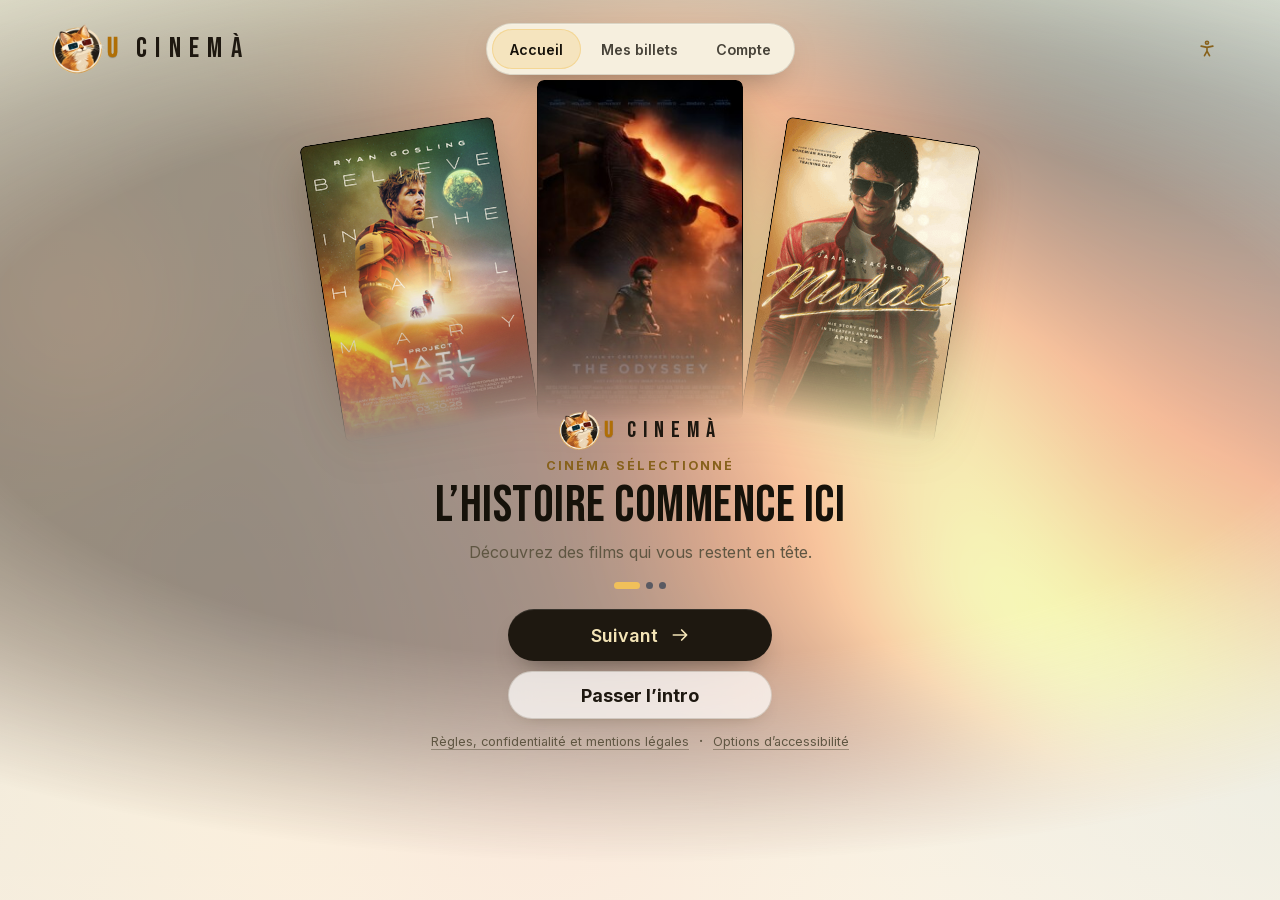
==== commit 364dffa0: "v105 : compteur de places réparé, espaces insécables, lien d'évitement, cibles de 44 px, numéro de c" ====
--- a/index.html
+++ b/index.html
@@ -1721,7 +1721,7 @@
 #s-home .score,#s-home .rate{background:color-mix(in srgb,var(--bg) 82%,transparent)!important}
 .lc-bot,.lc-bot small,.lc-back small,.lc-top .lc-lvl{color:#1A1204!important;opacity:1!important}
 #accAvLink{display:block;margin-top:2px;text-decoration:underline;text-underline-offset:3px}
-.cnt,.sh-pills{padding-bottom:18px}.legend{flex-wrap:wrap;gap:6px 12px;justify-content:center}
+.sh-pills{padding-bottom:18px}.legend{flex-wrap:wrap;gap:6px 12px;justify-content:center}
 #confirm.off{filter:none!important;opacity:.9}
 .sv-play{top:auto!important;bottom:14px;transform:translateX(-50%)!important;white-space:nowrap}
 .sv-act .btn.alt{background:transparent!important;border:1px solid rgba(255,255,255,.4)!important}
@@ -1729,9 +1729,27 @@
 .per-all{width:auto;align-self:flex-start;padding:0 22px}
 @media (min-width:900px){#s-detail .d-bar{background:linear-gradient(to top,color-mix(in srgb,var(--bg) 94%,transparent) 55%,transparent);padding-top:24px}}
 .mv-ul{margin:4px 0 8px 18px;padding:0}.mv-ul li{margin:2px 0}
+/* v101 : partage de page */
+.shp{display:flex;gap:12px;align-items:center;margin:0 0 12px;padding:10px 12px;border-radius:var(--r-lg);background:var(--surface2)}
+.shp .mini-th{width:46px;height:68px;flex:none;border-radius:var(--r-xs);overflow:hidden;position:relative;display:block}.shp strong{display:block;font-size:calc(var(--fs-lg)*var(--ts,1));line-height:1.2}.shp small{display:block;color:var(--muted);font-size:calc(var(--fs-xs)*var(--ts,1));margin-top:2px}
+.shurl{display:flex;gap:8px;margin:0 0 12px}.shurl input{flex:1;min-width:0;min-height:48px;padding:0 14px;border-radius:var(--r-pill);border:1px solid var(--line);background:var(--surface);color:var(--text);font:inherit;font-size:calc(var(--fs-xs)*var(--ts,1))}
+.shurl .btn.mini{flex:none;min-height:48px;padding:0 18px;white-space:nowrap}
+.opt.shl{display:flex;margin-bottom:8px;text-decoration:none;color:inherit}.shi{flex:none;width:36px;height:36px;border-radius:50%;display:grid;place-items:center;font-weight:800;background:color-mix(in srgb,var(--accent) 22%,var(--surface));color:var(--accent-text)}
+#sharePerson{margin-left:auto}
+.d-topr{display:flex;gap:10px}
+@media (max-width:480px){#s-detail .d-chips .chip:nth-child(2){display:none}}
+.ttl{display:flex;align-items:flex-start;gap:14px}.ttl h1{flex:0 1 auto;min-width:0}.shr-t{flex:none;margin-top:14px}
+@media (max-width:599px){.shr-t{display:none}#s-detail .d-chips .chip:nth-child(n+2){display:none}}
+@media (min-width:600px){#s-detail .d-topr #shareFilm{display:none}}
+.pill.cnt{display:inline-flex!important;flex-direction:row!important;align-items:center;justify-content:center;flex-wrap:nowrap!important;gap:2px;padding:0 6px!important;height:auto}.pill.cnt output{white-space:nowrap;min-width:44px;text-align:center;font-weight:700;font-size:calc(var(--fs-sm)*var(--ts,1))}
+@media (max-width:480px){#s-seats .sh-pills{flex-wrap:nowrap;gap:6px}#s-seats .pill{padding:0 10px;font-size:calc(var(--fs-xs)*var(--ts,1))}.pill.cnt{padding:0 2px!important}.pill.cnt output{min-width:32px}}
+.skip{position:fixed;left:12px;top:-80px;z-index:9999;padding:12px 18px;border-radius:var(--r-pill);background:var(--accent);color:var(--on-accent);font-weight:700;text-decoration:none;transition:top .15s}.skip:focus{top:12px;outline:3px solid var(--text)}
+/* v105 : cibles tactiles plus larges */
+.rw .btn.mini,.hslot,.vfs,#s-seats .vfs{min-height:44px!important}.textlink{min-height:44px;display:inline-flex;align-items:center}.crew .nm,.dnames .nm,.nm{min-height:44px}.lnk{padding:10px 4px}
 </style>
 </head>
 <body>
+<a class="skip" href="#" id="skipLink">Aller au contenu</a>
 <svg width="0" height="0" style="position:absolute" aria-hidden="true" focusable="false"><defs>
  <linearGradient id="lg1" x1="0" y1="0" x2="1" y2="1"><stop offset="0" style="stop-color:var(--accent)"/><stop offset="1" style="stop-color:var(--accent2)"/></linearGradient>
  <symbol id="lmark" viewBox="0 0 48 48"><g transform="rotate(-12 24 24)"><path d="M7.5 10h33a3.5 3.5 0 0 1 3.5 3.5V19a5 5 0 0 0 0 10v5.5a3.5 3.5 0 0 1-3.5 3.5h-33A3.5 3.5 0 0 1 4 34.5V29a5 5 0 0 0 0-10v-5.5A3.5 3.5 0 0 1 7.5 10z" style="fill:var(--lm-fill,none);stroke:var(--lm-stroke,url(#lg1))" stroke-width="2.3" stroke-linejoin="round"/><path d="M7.5 10h33a3.5 3.5 0 0 1 3.5 3.5V19a5 5 0 0 0 0 10v5.5a3.5 3.5 0 0 1-3.5 3.5h-33A3.5 3.5 0 0 1 4 34.5V29a5 5 0 0 0 0-10v-5.5A3.5 3.5 0 0 1 7.5 10z" fill="none" stroke="url(#lg1)" stroke-width=".6" style="opacity:var(--lm-in,.6)" transform="translate(24 24) scale(.9) translate(-24 -24)"/><path d="M16.8 15.6v8.2a7.2 7.2 0 0 0 14.4 0v-8.2" fill="none" style="stroke:var(--lm-u,url(#lg1))" stroke-width="3.9" stroke-linecap="round"/></g></symbol>
@@ -1799,20 +1817,20 @@
   </section>
 
   <section class="screen" id="s-person" aria-label="Fiche personne">
-    <div class="header"><button class="round" id="perBack" aria-label="Retour" data-ic="back"></button><h2 id="perT">Fiche</h2></div>
+    <div class="header"><button class="round" id="perBack" aria-label="Retour" data-ic="back"></button><h2 id="perT">Fiche</h2><button class="round" id="sharePerson" aria-label="Partager cette fiche" data-ic="share"></button></div>
     <div class="scroll" id="perScroll"></div>
   </section>
 
   <!-- 3 -->
   <section class="screen" id="s-detail" aria-label="Fiche film">
     <div class="d-visual" id="dVisual"></div>
-    <div class="d-top"><button class="round" data-go="home" aria-label="Retour" data-ic="back"></button><button class="round" id="favBtn" aria-pressed="false" aria-label="Ajouter aux favoris" data-ic="heart"></button></div>
+    <div class="d-top"><button class="round" data-go="home" aria-label="Retour" data-ic="back"></button><div class="d-topr"><button class="round js-share-film" id="shareFilm" aria-label="Partager cette fiche" data-ic="share"></button><button class="round" id="favBtn" aria-pressed="false" aria-label="Ajouter aux favoris" data-ic="heart"></button></div></div>
     <div class="d-chips" id="dChips"></div>
     <div class="d-scroll" id="dScroll">
       <div class="d-spacer"><button class="trailer" id="trailerBtn"><span data-ic="play"></span>Bande-annonce</button></div>
       <div class="d-body" id="dBody"></div>
     </div>
-    <div class="d-bar"><button class="round" aria-label="Partager" data-toast="Lien copié" data-ic="share"></button><button class="ff2" id="followFilm" aria-pressed="false" aria-label="Suivre ce film"><span data-ic="bell"></span><span class="ff-t">Suivre</span></button><button class="btn cta gold" id="ctaMain" data-go="book"><span>Réserver</span><span data-ic="arrow"></span></button></div>
+    <div class="d-bar"><button class="ff2" id="followFilm" aria-pressed="false" aria-label="Suivre ce film"><span data-ic="bell"></span><span class="ff-t">Suivre</span></button><button class="btn cta gold" id="ctaMain" data-go="book"><span>Réserver</span><span data-ic="arrow"></span></button></div>
   </section>
 
   <!-- 4 -->
@@ -2885,7 +2903,7 @@
  const f=film();
  $('#dVisual').innerHTML=`<div class="d-blur">${poster(f.kind)}</div><div class="d-sharp">${poster(f.kind)}</div><div class="pblur"><i></i><i></i><i></i><i></i><i></i><i></i></div>`;
  $('#dChips').innerHTML=`<span class="chip">${f.genre}</span><span class="chip">${f.dur}</span>${f.rate==null?'':`<span class="chip">${IC.star}${rt(f)}/10</span>`}`
- $('#dBody').innerHTML=`<div class="eyebrow">${TM(f).art} ${f.dir}</div><h1 class="display">${f.title}</h1>
+ $('#dBody').innerHTML=`<div class="eyebrow">${TM(f).art} ${f.dir}</div><div class="ttl"><h1 class="display">${f.title}</h1><button type="button" class="round js-share-film shr-t" aria-label="Partager cette fiche">${IC.share}</button></div>
  ${f.rate==null?`<div class="soonb">Dans les salles <b>le ${relLabel(f)}</b></div>`:`<div class="rating">${IC.star}<b>${rt(f)}</b><span class="muted">/10 · note du public</span></div>`}
  <div class="meta">${f.dur}<i></i>${f.genres}<i></i>${f.year}</div>
  ${isSoon(f)?'':quickSlots()}
@@ -3288,7 +3306,8 @@
  if(ACC.rw.off5>0)it.push(['off5',RW[1].n,'Gagnée avec vos points',!!ST.useOff5]);
  b.hidden=!it.length;b.innerHTML=it.length?`<h3 class="rw-h">Mes avantages</h3>`+it.map(x=>`<button type="button" class="opt" role="switch" aria-checked="${x[3]}" data-rwu="${x[0]}"><span class="grow"><strong>${x[1]}</strong><small>${x[2]}</small></span><span class="sw2" aria-hidden="true"><i></i></span></button>`).join(''):''}
 document.addEventListener('click',e=>{const r=e.target.closest('[data-rwu]');if(!r)return;const k=r.dataset.rwu;ST[k==='credit'?'useCredit':k==='snack'?'useSnack':'useOff5']=!r.matches('[aria-checked=true]');haptic('tick');renderRewards();renderTotals()});
-function oid(){const d=DATES[ST.date];return `CLX-${String(d.getMonth()+1).padStart(2,'0')}${String(d.getDate()).padStart(2,'0')}-41`}
+function ordRef(id,date,time,seats){let h=0;for(const c of id+date+time+seats.slice().sort().join(',')){h=(h*31+c.charCodeAt(0))>>>0}return 'CLX-'+date.replace(/-/g,'').slice(4)+'-'+time.replace(':','')+'-'+h.toString(36).toUpperCase().slice(0,4).padStart(4,'0')}
+function oid(){return ordRef(film().id,dIso(DATES[ST.date]),TIMES[ST.time].t,ST.seats)}
 function renderOrder(){
  const f=film(),d=DATES[ST.date];
  $('#oSum').innerHTML=`<div class="th">${poster(f.kind)}</div><div><h2 class="display">${f.title}</h2><p>${cin().n}</p><p class="m">${cap(fdate(d,{weekday:'short',day:'numeric',month:'short'}).replace('.',''))} · ${TIMES[ST.time].t}</p><div class="tags"><span>Salle 2</span><span>${ST.seats.slice().sort().join(', ')}</span>${ST.seats.some(x=>PMR.includes(x))?'<span>PMR</span>':''}</div></div>`;
@@ -3368,7 +3387,7 @@
  openSheet('Mes billets',l.map((b,i)=>{const f=FILMS.find(x=>x.id===b.id);return f?`<button type="button" class="bkrow" data-tk="${i}"><span class="mini-th">${poster(f.kind)}</span><span class="grow"><strong>${esc(f.title)}</strong><small>${fdateStr(b.date)} · ${b.time} · ${esc(CINEMAS[b.cin].s)}</small><small>Places ${b.seats.join(', ')}</small></span><span data-ic="chev"></span></button>`:''}).join(''),bb=>{paintIcons(bb);bb.onclick=e=>{const r=e.target.closest('[data-tk]');if(!r)return;const b=l[+r.dataset.tk];closeSheet();setTimeout(()=>showBkTicket(b),260)}})}
 document.addEventListener('click',e=>{if(e.target.closest('#seeTickets'))ticketsSheet()});
 function renderTicket(){
- const bk=ST.tkBk,f=bk?FILMS.find(x=>x.id===bk.id):film(),d=bk?new Date(bk.date+'T12:00:00'):DATES[ST.date],seats=(bk?bk.seats:ST.seats).slice().sort(),cnt=bk?bk.count:ST.count,tm=bk?bk.time:TIMES[ST.time].t,ci=bk?CINEMAS[bk.cin]:cin(),id=bk?`CLX-${String(d.getMonth()+1).padStart(2,'0')}${String(d.getDate()).padStart(2,'0')}-41`:oid();
+ const bk=ST.tkBk,f=bk?FILMS.find(x=>x.id===bk.id):film(),d=bk?new Date(bk.date+'T12:00:00'):DATES[ST.date],seats=(bk?bk.seats:ST.seats).slice().sort(),cnt=bk?bk.count:ST.count,tm=bk?bk.time:TIMES[ST.time].t,ci=bk?CINEMAS[bk.cin]:cin(),id=bk?ordRef(bk.id,bk.date,bk.time,bk.seats):oid();
  $('#tSub').textContent=`Vos billets sont prêts. Rendez-vous au ${ci.n}.`;
  {const eb=document.querySelector('#s-ticket .t-head .eyebrow');if(eb)eb.textContent=bk?'Mon billet':'Commande confirmée'}
  {const o=$('#okmark');o.classList.remove('go');void o.offsetWidth;o.classList.add('go')}
@@ -3711,6 +3730,7 @@
 $('#muvForm').addEventListener('submit',e=>{e.preventDefault();const i=$('#muvIn');const v=i.value;i.value='';mvAsk(v)});
 document.addEventListener('keydown',e=>{if(e.key==='Escape'&&MV.open&&!SH.open)mvClose()});
 document.querySelectorAll('.screen').forEach(x=>x.setAttribute('role','main'));
+$('#skipLink').addEventListener('click',e=>{e.preventDefault();const sc=document.querySelector('.screen.active');if(sc){sc.setAttribute('tabindex','-1');sc.focus({preventScroll:true})}});
 /* fenêtres modales : le focus clavier reste à l'intérieur (Tab et Maj+Tab bouclent) */
 document.addEventListener('keydown',e=>{if(e.key!=='Tab')return;const root=SH.open?$('#sheet'):(typeof SV!=='undefined'&&SV.open?$('#sv'):(typeof OFF!=='undefined'&&OFF.on?$('#off'):null));if(!root)return;
  const f=[...root.querySelectorAll('button,a[href],input,select,textarea,[tabindex]:not([tabindex="-1"])')].filter(x=>!x.disabled&&x.offsetParent!==null);if(!f.length)return;const a=document.activeElement;
@@ -3729,6 +3749,38 @@
 {const mq=location.hash.match(/[,:]q=([^,:]*)/);if(mq)setTimeout(()=>{const q=$('#q');q.value=decodeURIComponent(mq[1]);q.dispatchEvent(new Event('input'));ST.q=q.value;renderNow()},700)}
 {const [h,hi,fl]=location.hash.slice(1).split(':');if(hi)ST.cur=+hi;if(fl){fl.split(',').forEach(x=>{if(x==='hc')A11Y.hc=true;if(x==='l')A11Y.ts=1.15;if(x==='xl')A11Y.ts=1.3;if(x==='dys')A11Y.dys=true;if(x==='light')A11Y.mode='light';if(x==='novt')NOVT=true;if(x==='sv')setTimeout(()=>{if(cur==='seats')openSeatView()},1200);if(x==='novid')A11Y.vidAsked=true;if(x==='sn'){ST.snOpen=true;ST.snCat='popcorn'}if(x==='muv')setTimeout(()=>mvOpen(),900);if(x.startsWith('mq='))setTimeout(()=>{mvOpen();mvAsk(decodeURIComponent(x.slice(3)))},900);if(x==='dark')A11Y.mode='dark';if(x==='off')setTimeout(()=>offShow('offline'),1200);if(x==='rm')A11Y.rm=true});applyA11y()}if(h==='a11y'){go('home');setTimeout(openA11y,500)}else if((ORDER.includes(h)||h==='account')&&h!=='onb'){ST.booked=true;if(h!=='home')go('home');go(h)}}
 
+
+/* ---- partage d'une page (fiche film, fiche personne) : lien direct, copie, applications de l'appareil, messageries ---- */
+function shareUrl(kind,key){const base=/^https?:/.test(location.protocol)&&location.hostname!=='localhost'?location.origin+location.pathname:'https://mik2a-coder.github.io/u-cinema/';return base+'#'+kind+'='+encodeURIComponent(key)}
+function copyText(txt){return (navigator.clipboard&&navigator.clipboard.writeText?navigator.clipboard.writeText(txt):Promise.reject()).catch(()=>{const i=document.createElement('input');i.value=txt;i.setAttribute('readonly','');i.style.cssText='position:fixed;opacity:0';document.body.appendChild(i);i.select();try{document.execCommand('copy')}catch(e){}i.remove()})}
+function openShare(o){
+ const enc=encodeURIComponent,u=o.url,t=o.text,nat=typeof navigator.share==='function';
+ const lk=(href,ic,lab,sub)=>`<a class="opt shl" href="${href}" target="_blank" rel="noopener noreferrer"><span class="shi">${ic}</span><span class="grow"><strong>${lab}</strong><small>${sub}</small></span></a>`;
+ openSheet('Partager',`<div class="shp"><span class="mini-th">${o.th}</span><div><strong>${esc(o.title)}</strong><small>${esc(o.sub)}</small></div></div>
+  <div class="shurl"><input id="shU" readonly value="${esc(u)}" aria-label="Lien à partager" onfocus="this.select()"><button type="button" class="btn mini" id="shCopy"><span>Copier le lien</span></button></div>
+  ${nat?`<button type="button" class="opt shl" data-sh="native"><span class="shi">↗</span><span class="grow"><strong>Partager avec…</strong><small>Messages, AirDrop, applications de l’appareil</small></span></button>`:''}
+  ${lk('https://wa.me/?text='+enc(t+' '+u),'W','WhatsApp','Envoyer à un contact ou un groupe')}
+  ${lk('sms:?&body='+enc(t+' '+u),'✉','SMS','Message texte')}
+  ${lk('mailto:?subject='+enc(o.title)+'&body='+enc(t+'\n\n'+u),'@','E-mail','Ouvre votre messagerie')}
+  ${lk('https://www.facebook.com/sharer/sharer.php?u='+enc(u),'f','Facebook','Publier sur votre profil')}
+  ${lk('https://twitter.com/intent/tweet?text='+enc(t)+'&url='+enc(u),'X','X (Twitter)','Publier un message')}
+  <p class="vtxt small" style="margin-top:10px">Rien n’est envoyé tant que vous ne choisissez pas un service. Le lien ouvre directement cette page.</p>`,
+ bb=>{bb.onclick=async e=>{
+  if(e.target.closest('#shCopy')){await copyText(u);const b=$('#shCopy');b.querySelector('span').textContent='Lien copié ✓';haptic('success');toast('Lien copié');setTimeout(()=>{if(b.isConnected)b.querySelector('span').textContent='Copier le lien'},2000);return}
+  if(e.target.closest('[data-sh=native]')){try{await navigator.share({title:o.title,text:t,url:u});closeSheet()}catch(x){}}}})}
+document.addEventListener('click',e=>{
+ if(e.target.closest('.js-share-film')){const f=film();if(!f)return;openShare({title:f.title,sub:`${f.genre} · ${f.dur} · ${f.year}`,th:poster(f.kind),text:`« ${f.title} » au U Cinemà (${f.genre}, ${f.dur}). Réservez vos places :`,url:shareUrl('f',f.id)})}
+ if(e.target.closest('#sharePerson')){const n=ST.person;if(!n)return;const pi=peopleIndex().find(x=>x.name===n);openShare({title:n,sub:(pi?pi.roles.join(' · '):'Fiche')+(pi?` · ${pi.films.length} film${pi.films.length>1?'s':''} à l’affiche`:''),th:PIMG[n]?`<img src="${PIMG[n]}" alt="" style="width:100%;height:100%;object-fit:cover">`:`<b style="display:grid;place-items:center;height:100%">${esc(initials(n))}</b>`,text:`${n} au U Cinemà : biographie et films à l’affiche.`,url:shareUrl('p',n)})}});
+/* lien partagé : on ouvre directement la page demandée */
+{const m=location.hash.match(/[#&,:](f|p)=([^&,]+)/);if(m){const key=decodeURIComponent(m[2]);setTimeout(()=>{if(m[1]==='f'&&FILMS.some(f=>f.id===key)){go('home');setTimeout(()=>openFilmId(key),450)}else if(m[1]==='p'&&peopleIndex().some(p=>p.name===key)){go('home');setTimeout(()=>openPerson(key),450)}},500)}}
+
+/* typographie française : espace insécable avant « ? ! : ; % € » et à l'intérieur des guillemets (appliqué au texte visible, jamais au code) */
+(function(){const NB=' ',skip=new Set(['SCRIPT','STYLE','TEXTAREA','INPUT','PRE','CODE','NOSCRIPT']);
+ const fix=t=>t.replace(/ ([?!;:»%€])/g,NB+'$1').replace(/« /g,'«'+NB).replace(/(\d) (h|m|min|pts?|pl\.)(?![a-zà-ÿ])/g,'$1'+NB+'$2');
+ const walk=n=>{if(n.nodeType===3){const v=n.nodeValue;if(v&&/[?!;:»%€« ]/.test(v)){const f=fix(v);if(f!==v)n.nodeValue=f}return}if(n.nodeType!==1||skip.has(n.tagName))return;for(let c=n.firstChild;c;c=c.nextSibling)walk(c)};
+ let q=0;const run=nodes=>{nodes.forEach(walk)};
+ new MutationObserver(m=>{const add=[];m.forEach(x=>x.addedNodes.forEach(n=>add.push(n)));if(add.length){cancelAnimationFrame(q);q=requestAnimationFrame(()=>run(add))}}).observe(document.body,{childList:true,subtree:true});
+ walk(document.body)})();
 /* bouton retour du téléphone : revient à l'écran précédent, ferme un panneau, puis quitte */
 const PREV={book:'detail',seats:'book',order:'seats',ticket:'home'};Object.defineProperty(PREV,'detail',{get:()=>ST.dFrom==='person'?'person':'home',enumerable:true});Object.defineProperty(PREV,'person',{get:()=>ST.pFrom&&ST.pFrom!=='person'?ST.pFrom:'home',enumerable:true});
 try{history.replaceState({s:cur,p:null,d:0},'')}catch(e){}
